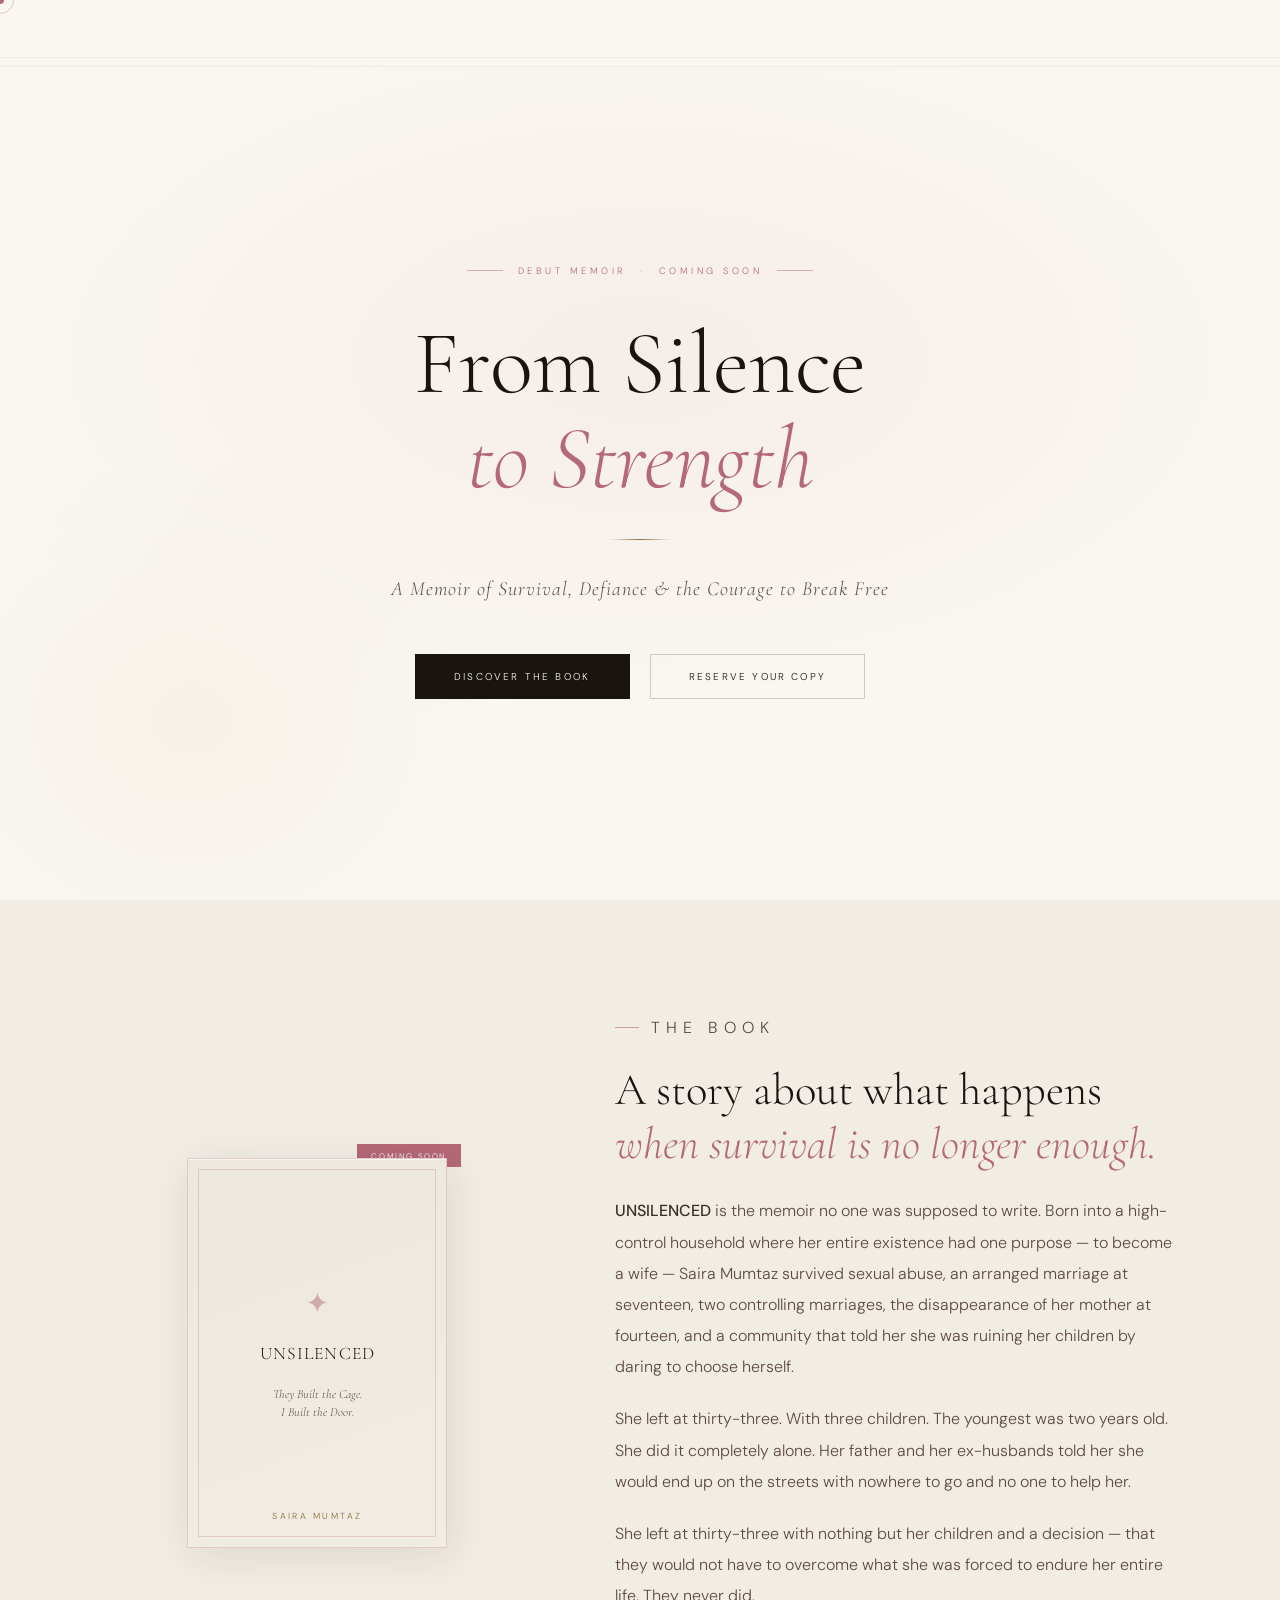
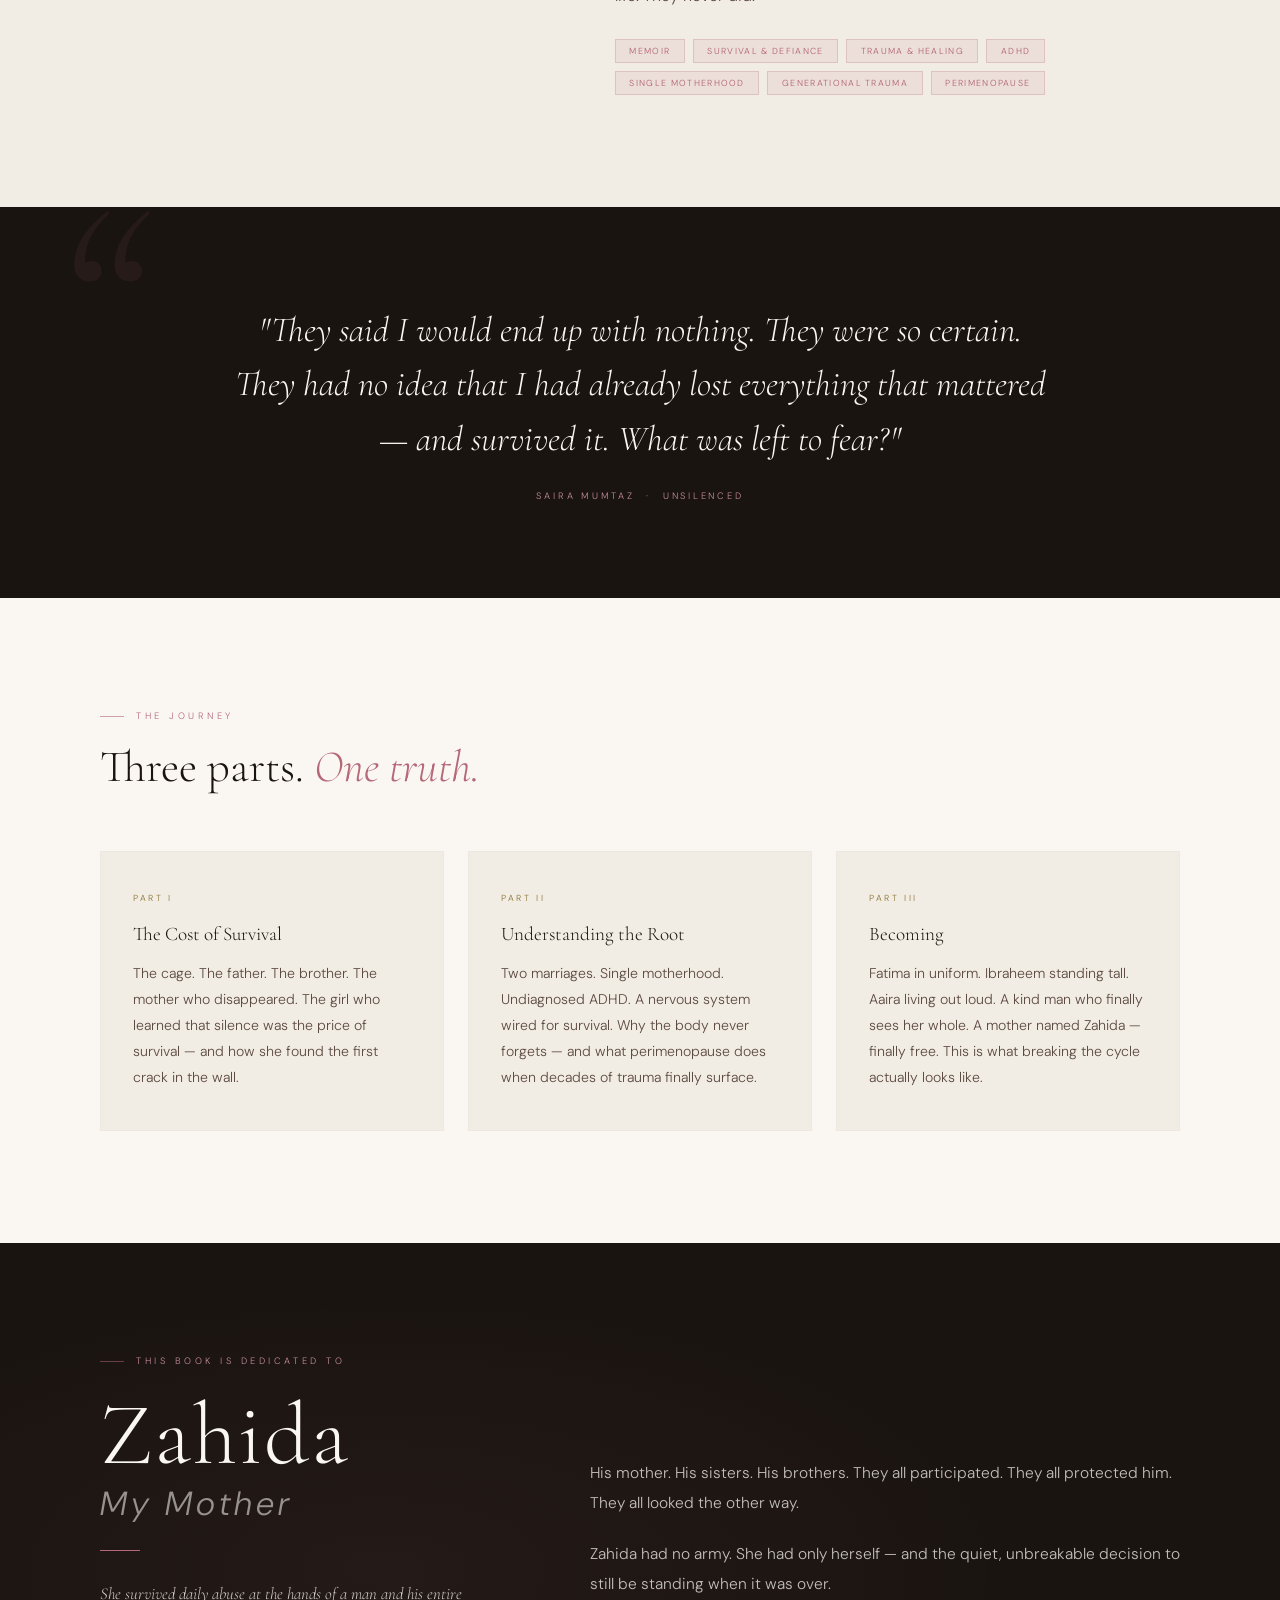
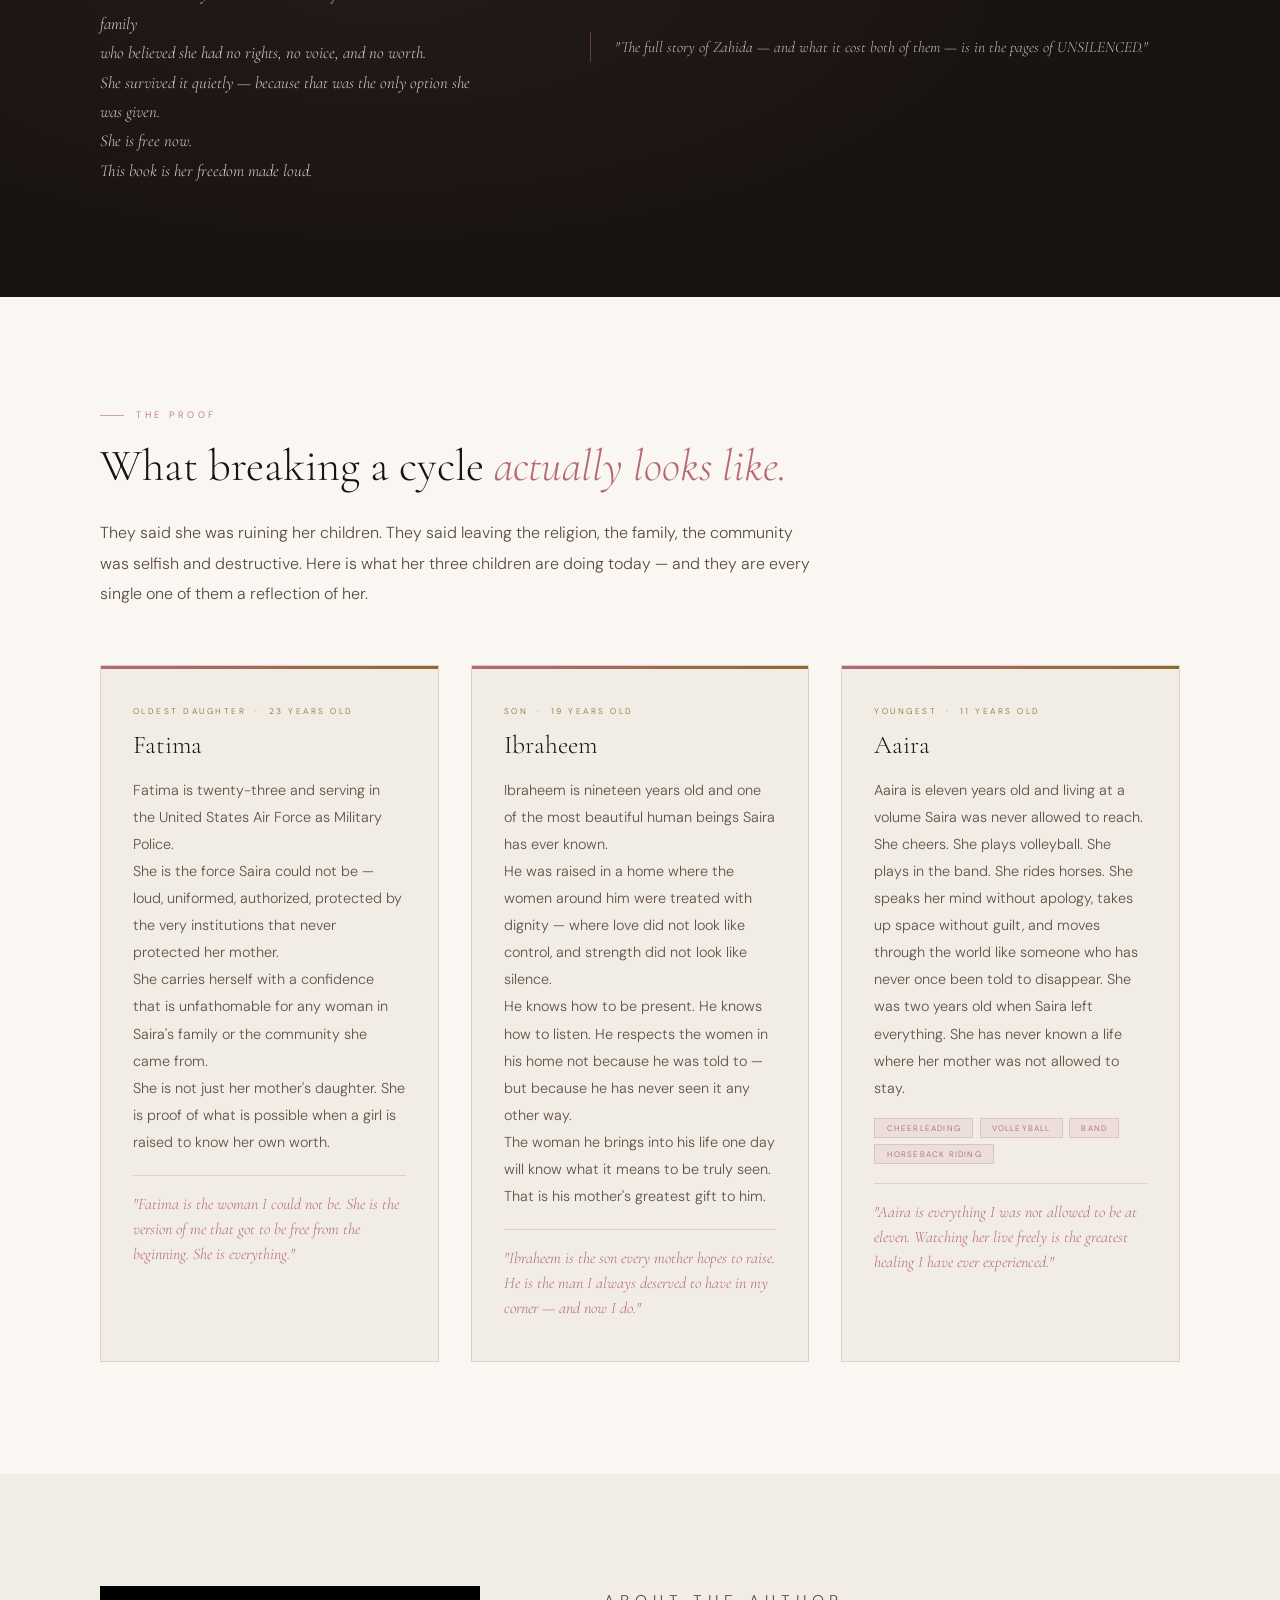
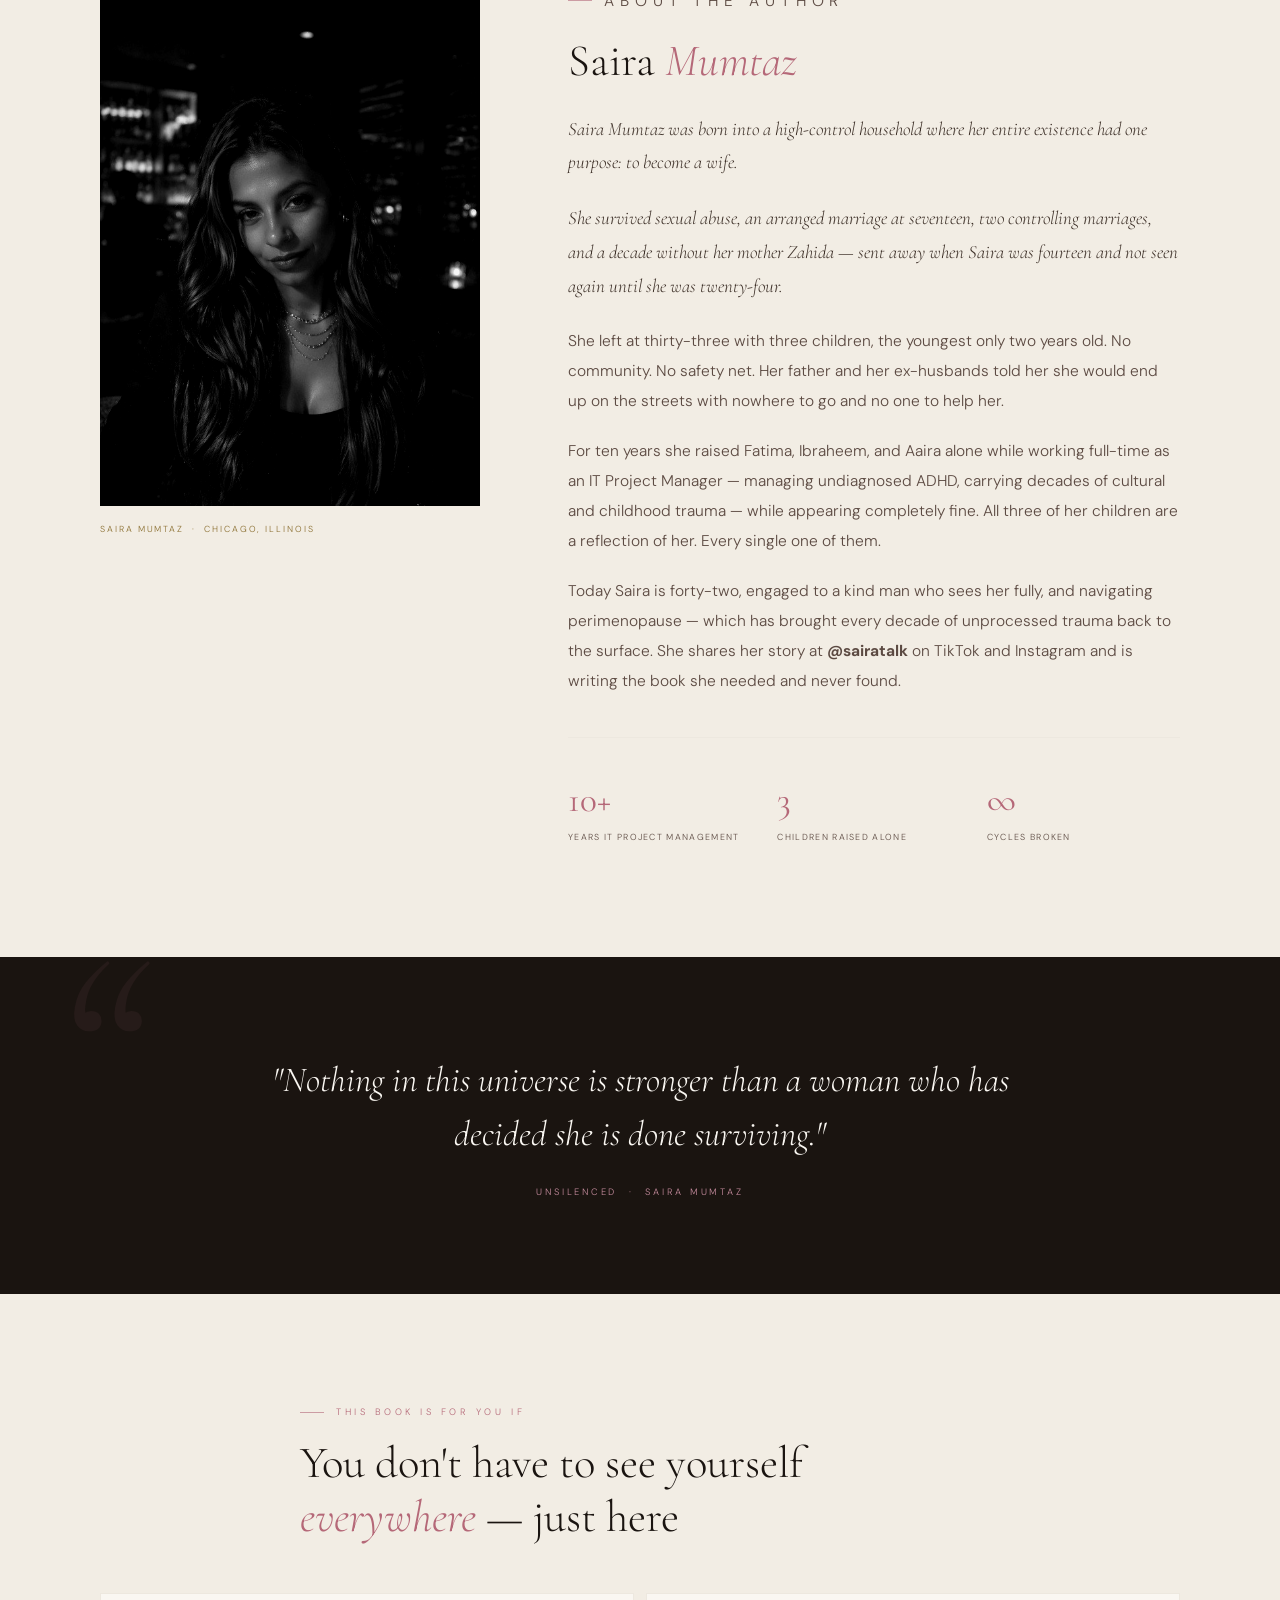
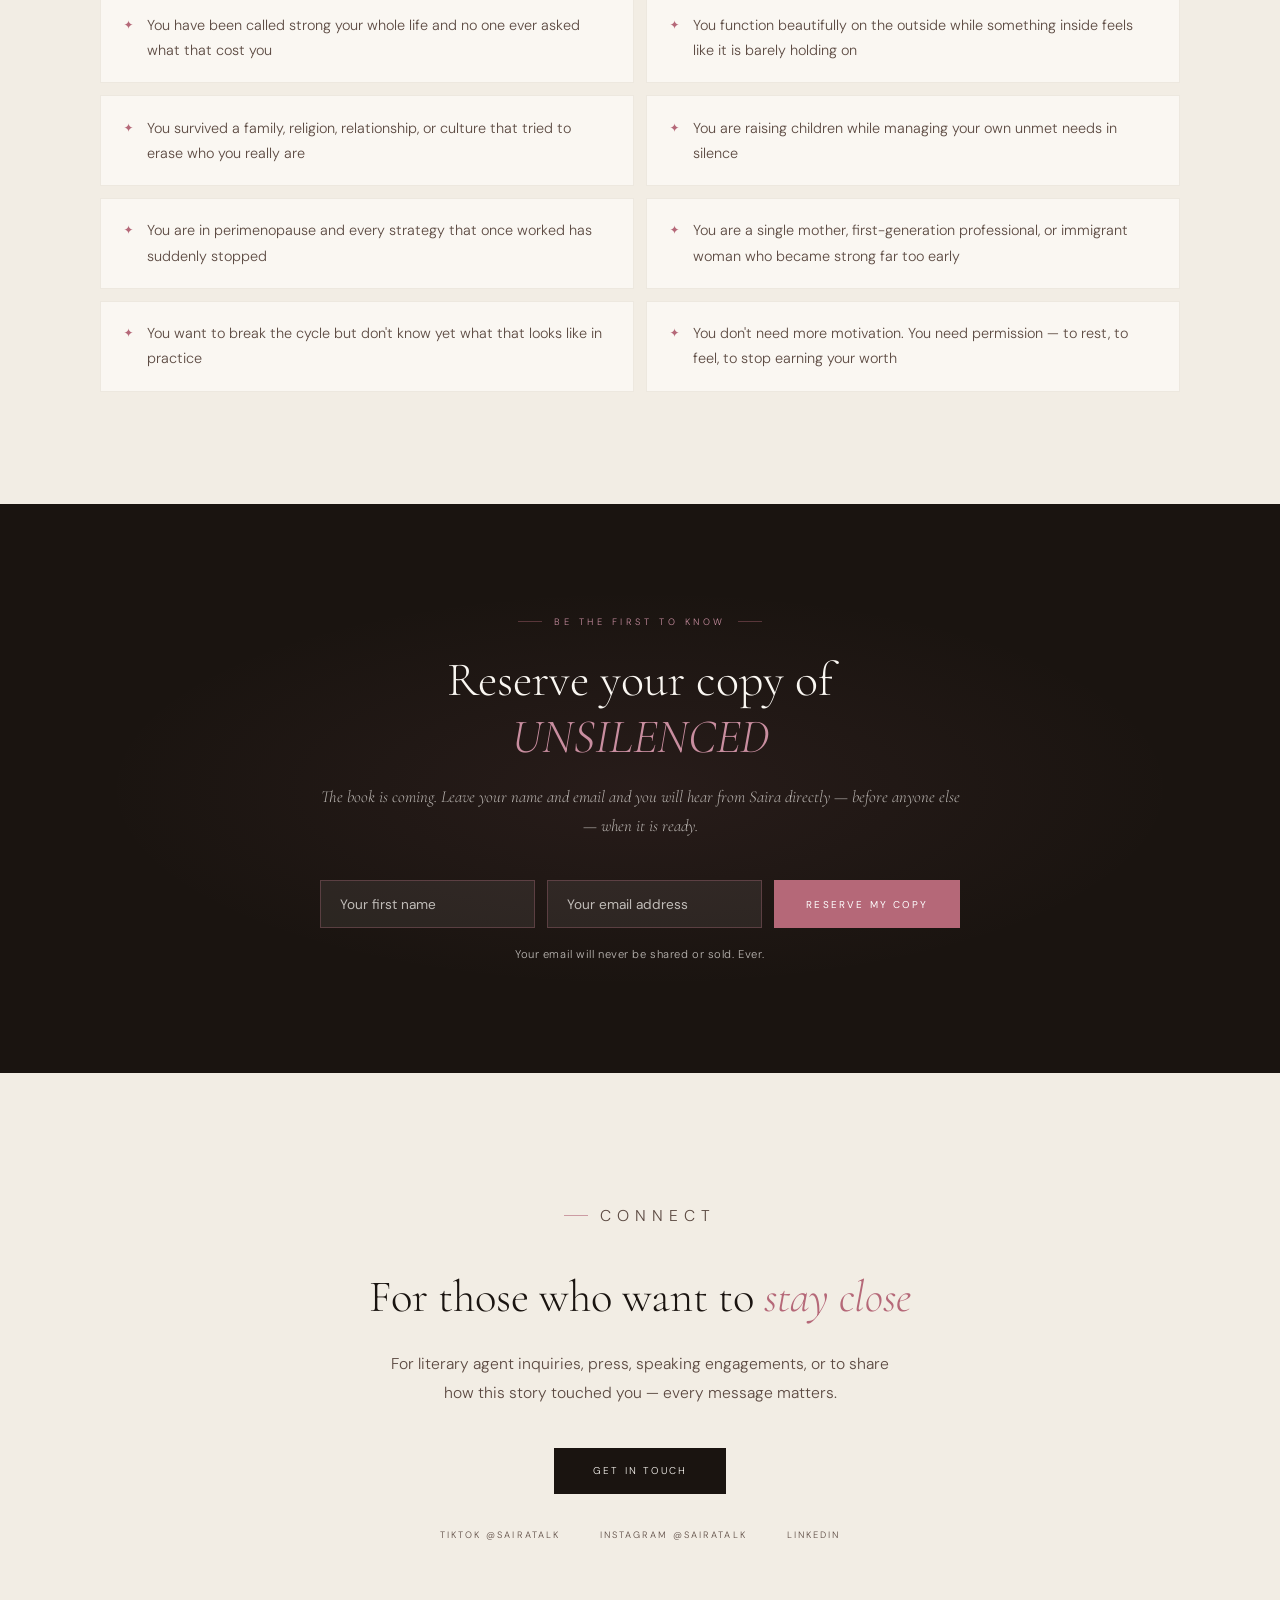
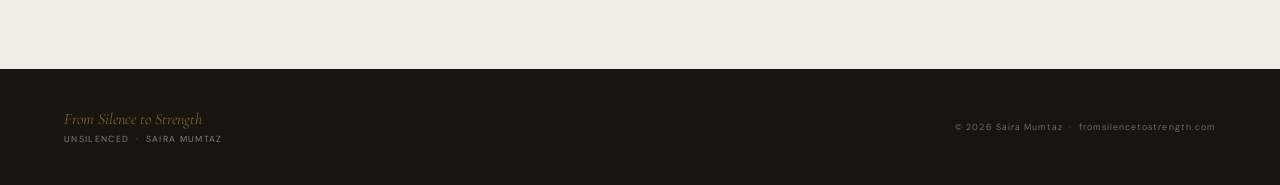
==== index.html @ 7e1732f4 "Restore original website language and content" ====
<!DOCTYPE html>
<html lang="en">
<head>
<meta charset="UTF-8"/>
<meta name="viewport" content="width=device-width, initial-scale=1.0"/>
<title>Saira Mumtaz — From Silence to Strength | Author of UNSILENCED</title>
<meta name="description" content="Saira Mumtaz is the author of UNSILENCED — They Built the Cage. I Built the Door. A memoir of survival, defiance, and the courage to break free."/>
<meta name="keywords" content="Saira Mumtaz, UNSILENCED, From Silence to Strength, memoir, survivor, trauma, arranged marriage, single mother, ADHD, perimenopause, generational trauma"/>
<meta name="author" content="Saira Mumtaz"/>
<meta name="robots" content="index, follow"/>
<meta property="og:title" content="Saira Mumtaz — Author of UNSILENCED"/>
<meta property="og:description" content="They Built the Cage. I Built the Door. A memoir of survival, defiance, and the courage to break free."/>
<meta property="og:type" content="website"/>
<meta property="og:url" content="https://fromsilencetostrength.com"/>
<meta property="og:image" content="https://fromsilencetostrength.com/og-image.jpg"/>
<meta property="og:image:width" content="1200"/>
<meta property="og:image:height" content="630"/>
<meta property="og:image:alt" content="UNSILENCED — They Built the Cage. I Built the Door. By Saira Mumtaz"/>
<meta name="twitter:image" content="https://fromsilencetostrength.com/og-image.jpg"/>
<meta name="twitter:card" content="summary_large_image"/>
<meta name="twitter:title" content="Saira Mumtaz — Author of UNSILENCED"/>
<meta name="twitter:description" content="They Built the Cage. I Built the Door. A memoir of survival, defiance, and the courage to break free."/>
<link rel="canonical" href="https://fromsilencetostrength.com"/>
<link rel="preconnect" href="https://fonts.googleapis.com"/>
<link href="https://fonts.googleapis.com/css2?family=Cormorant+Garamond:ital,wght@0,300;0,400;0,500;1,300;1,400;1,500&family=DM+Sans:wght@300;400;500&display=swap" rel="stylesheet"/>
<style>
:root{--ivory:#faf7f2;--ivory-deep:#f2ede4;--ivory-card:#ede8df;--dusty:#b56878;--dusty-light:#c98ea0;--dusty-pale:rgba(181,104,120,.1);--dusty-border:rgba(181,104,120,.25);--gold:#8a6e2f;--ink:#1a1410;--ink-mid:#3d3028;--muted:#5c4a42;--serif:"Cormorant Garamond",Georgia,serif;--sans:"DM Sans",system-ui,sans-serif}
*{box-sizing:border-box;margin:0;padding:0}
html{scroll-behavior:smooth}
body{background:var(--ivory);color:var(--ink);font-family:var(--sans);font-weight:300;overflow-x:hidden;cursor:none}
.skip-nav{position:absolute;top:-40px;left:0;background:var(--ink);color:var(--ivory);padding:.5rem 1rem;z-index:9999;font-size:.9rem;transition:top .3s;text-decoration:none}
.skip-nav:focus{top:0}
#cur{position:fixed;width:8px;height:8px;background:var(--dusty);border-radius:50%;pointer-events:none;z-index:9999;transform:translate(-50%,-50%)}
#cur-ring{position:fixed;width:28px;height:28px;border:1px solid rgba(196,120,138,.4);border-radius:50%;pointer-events:none;z-index:9998;transform:translate(-50%,-50%);transition:width .3s,height .3s,border-color .3s}
nav{position:fixed;top:0;left:0;right:0;z-index:100;padding:1.4rem 4rem;display:flex;justify-content:space-between;align-items:center;background:rgba(250,247,242,.92);backdrop-filter:blur(12px);border-bottom:1px solid rgba(196,120,138,.1)}
.nav-name{font-family:var(--serif);font-size:1rem;font-style:italic;color:var(--gold);text-decoration:none;letter-spacing:.03em}
.nav-links{display:flex;gap:2.5rem;list-style:none}
.nav-links a{font-size:.62rem;letter-spacing:.25em;text-transform:uppercase;color:var(--muted);text-decoration:none;transition:color .3s}
.nav-links a:hover,.nav-links a:focus{color:var(--dusty);outline:2px solid var(--dusty);outline-offset:3px}
.hero{min-height:100vh;display:flex;flex-direction:column;align-items:center;justify-content:center;text-align:center;position:relative;overflow:hidden;padding:9rem 2rem 5rem}
.hero-bg{position:absolute;inset:0;background:radial-gradient(ellipse 80% 60% at 50% 40%,rgba(196,120,138,.08) 0%,transparent 70%),radial-gradient(ellipse 40% 50% at 15% 80%,rgba(184,146,74,.06) 0%,transparent 60%)}
.hero-inner{position:relative;z-index:2;max-width:820px}
.hero-pre{display:flex;align-items:center;justify-content:center;gap:.9rem;margin-bottom:2.5rem;opacity:0;animation:fadeUp .9s .3s forwards}
.hero-pre-line{width:36px;height:1px;background:var(--dusty);opacity:.5}
.hero-pre span{font-size:.58rem;letter-spacing:.38em;text-transform:uppercase;color:var(--dusty)}
.hero-h1{font-family:var(--serif);font-size:clamp(3.2rem,7vw,6.5rem);font-weight:300;line-height:1.06;color:var(--ink);opacity:0;animation:fadeUp .9s .5s forwards}
.hero-h1 em{font-style:italic;color:var(--dusty);display:block}
.hero-rule{width:60px;height:1px;background:linear-gradient(to right,transparent,var(--gold),transparent);margin:2rem auto;opacity:0;animation:fadeIn 1s .9s forwards}
.hero-sub{font-family:var(--serif);font-style:italic;font-size:clamp(1rem,1.8vw,1.25rem);color:var(--muted);letter-spacing:.05em;line-height:1.7;opacity:0;animation:fadeUp .9s .8s forwards;margin-bottom:3rem}
.hero-btns{display:flex;gap:1.25rem;justify-content:center;flex-wrap:wrap;opacity:0;animation:fadeUp .9s 1s forwards;position:relative;z-index:3}
.btn-primary{font-size:.62rem;letter-spacing:.22em;text-transform:uppercase;text-decoration:none;padding:.95rem 2.4rem;background:var(--ink);color:var(--ivory);border:1px solid var(--ink);transition:background .3s,transform .2s;display:inline-block;cursor:pointer;font-family:var(--sans)}
.btn-primary:hover,.btn-primary:focus{background:var(--ink-mid);transform:translateY(-2px);outline:2px solid var(--dusty);outline-offset:3px}
.btn-soft{font-size:.62rem;letter-spacing:.22em;text-transform:uppercase;text-decoration:none;padding:.95rem 2.4rem;background:transparent;color:var(--ink);border:1px solid rgba(26,20,16,.2);transition:border-color .3s,background .3s,transform .2s;display:inline-block}
.btn-soft:hover,.btn-soft:focus{border-color:#b06070;background:var(--dusty-pale);transform:translateY(-2px);outline:2px solid var(--dusty);outline-offset:3px}


section{padding:7rem 4rem}
.container{max-width:1080px;margin:0 auto}
.narrow{max-width:680px;margin:0 auto}
.s-eyebrow{font-size:.58rem;letter-spacing:.38em;text-transform:uppercase;color:var(--dusty);margin-bottom:1.2rem;display:flex;align-items:center;gap:.75rem}
.s-eyebrow::before{content:"";width:24px;height:1px;background:var(--dusty);opacity:.6}
.s-title{font-family:var(--serif);font-size:clamp(1.9rem,3.5vw,2.9rem);font-weight:300;color:var(--ink);line-height:1.2;margin-bottom:1.5rem}
.s-title em{font-style:italic;color:var(--dusty)}
.reveal{opacity:0;transform:translateY(24px);transition:opacity .85s ease,transform .85s ease}
.reveal.visible{opacity:1;transform:none}
.d1{transition-delay:.12s}.d2{transition-delay:.24s}.d3{transition-delay:.36s}.d4{transition-delay:.5s}
.book-section{background:var(--ivory-deep)}
.book-inner{display:grid;grid-template-columns:1fr 1.3fr;gap:5rem;align-items:center}
.book-visual{display:flex;justify-content:center}
.book-object{width:260px;height:390px;position:relative;animation:bookFloat 7s ease-in-out infinite}
.book-face{width:100%;height:100%;background:linear-gradient(160deg,var(--ivory-card) 0%,var(--ivory-deep) 100%);border:1px solid var(--dusty-border);display:flex;flex-direction:column;align-items:center;justify-content:center;padding:2rem;gap:1.2rem;box-shadow:4px 8px 40px rgba(26,20,16,.1),inset 0 1px 0 rgba(255,255,255,.6);position:relative}
.book-face::before{content:"";position:absolute;inset:10px;border:1px solid var(--dusty-border);pointer-events:none}
.book-gem{font-size:1.8rem;color:var(--dusty);opacity:.5}
.book-title-inner{font-family:var(--serif);font-size:1.1rem;color:var(--ink);text-align:center;letter-spacing:.06em;line-height:1.35}
.book-sub-inner{font-family:var(--serif);font-style:italic;font-size:.78rem;color:var(--muted);text-align:center;line-height:1.5}
.book-author-inner{font-family:var(--sans);font-size:.55rem;letter-spacing:.28em;text-transform:uppercase;color:var(--gold);position:absolute;bottom:1.6rem}
.book-badge{position:absolute;top:-14px;right:-14px;background:var(--dusty);color:white;font-size:.5rem;letter-spacing:.2em;text-transform:uppercase;padding:.4rem .9rem}
.book-content p{font-size:1rem;color:var(--muted);line-height:1.95;margin-bottom:1.3rem}
.book-content p strong{color:var(--ink-mid);font-weight:500}
.book-tags{display:flex;flex-wrap:wrap;gap:.5rem;margin-top:1.75rem}
.tag{font-size:.55rem;letter-spacing:.15em;text-transform:uppercase;padding:.3rem .85rem;border:1px solid var(--dusty-border);color:#b06070;background:var(--dusty-pale)}
.quote-band{background:var(--ink);padding:6rem 4rem;text-align:center;position:relative;overflow:hidden}
.qb-ornament{position:absolute;top:-3rem;left:3rem;font-family:var(--serif);font-size:18rem;color:rgba(196,120,138,.07);line-height:1;pointer-events:none;font-style:italic}
.q-text{font-family:var(--serif);font-style:italic;font-size:clamp(1.4rem,2.8vw,2.2rem);color:var(--ivory);line-height:1.55;max-width:820px;margin:0 auto 1.5rem;position:relative;z-index:1}
.q-attr{font-size:.58rem;letter-spacing:.3em;text-transform:uppercase;color:var(--dusty-light);position:relative;z-index:1}
.themes-section{background:var(--ivory)}
.themes-grid{display:grid;grid-template-columns:repeat(3,1fr);gap:1.5rem;margin-top:3.5rem}
.theme-card{background:var(--ivory-deep);border:1px solid var(--ivory-card);padding:2.5rem 2rem;transition:border-color .3s,box-shadow .3s}
.theme-card:hover{border-color:var(--dusty-border);box-shadow:0 8px 32px rgba(196,120,138,.1)}
.t-num{font-size:.55rem;letter-spacing:.3em;text-transform:uppercase;color:var(--gold);margin-bottom:1.1rem;display:block}
.t-title{font-family:var(--serif);font-size:1.2rem;color:var(--ink);margin-bottom:.85rem;line-height:1.3}
.t-desc{font-size:.88rem;color:var(--muted);line-height:1.85}
.foryou-section{background:var(--ivory-deep)}
.fy-grid{display:grid;grid-template-columns:1fr 1fr;gap:.75rem;margin-top:3rem;list-style:none}
.fy-item{display:flex;align-items:flex-start;gap:.85rem;padding:1.2rem 1.4rem;background:var(--ivory);border:1px solid var(--ivory-card);transition:border-color .3s,background .3s}
.fy-item:hover{border-color:var(--dusty-border);background:var(--dusty-pale)}
.fy-dot{color:var(--dusty);font-size:.75rem;margin-top:.25rem;flex-shrink:0}
.fy-txt{font-size:.9rem;color:var(--muted);line-height:1.75}
.zahida-section{background:var(--ink);padding:7rem 4rem;position:relative;overflow:hidden}
.zahida-section::before{content:"";position:absolute;inset:0;background:radial-gradient(ellipse 70% 60% at 30% 50%,rgba(196,120,138,.06) 0%,transparent 70%)}
.zahida-inner{max-width:1080px;margin:0 auto;display:grid;grid-template-columns:1fr 1.5fr;gap:6rem;align-items:center;position:relative;z-index:1}
.zahida-label{font-size:.58rem;letter-spacing:.38em;text-transform:uppercase;color:var(--dusty-light);margin-bottom:1.5rem;display:flex;align-items:center;gap:.75rem}
.zahida-label::before{content:"";width:24px;height:1px;background:var(--dusty);opacity:.5}
.zahida-name{font-family:var(--serif);font-size:clamp(3.5rem,7vw,5.5rem);font-weight:300;color:var(--ivory);line-height:1;letter-spacing:.02em;margin-bottom:.5rem}
.zahida-name em{display:block;font-style:italic;color:rgba(250,247,242,.55);font-size:.38em;letter-spacing:.12em;margin-top:.5rem;font-family:var(--sans);font-weight:300}
.zahida-rule{width:40px;height:1px;background:var(--dusty);opacity:.4;margin:1.8rem 0}
.zahida-dedication{font-family:var(--serif);font-style:italic;font-size:1.05rem;color:rgba(250,247,242,.82);line-height:1.75}
.zahida-content p{font-size:.97rem;color:rgba(250,247,242,.75);line-height:1.95;margin-bottom:1.3rem}
.zahida-content p strong{color:rgba(250,247,242,.85);font-weight:400}
.zahida-quote{font-family:var(--serif);font-style:italic;font-size:1.25rem;color:var(--dusty-light);line-height:1.65;margin-top:2rem;padding-left:1.5rem;border-left:1px solid rgba(196,120,138,.4)}
.kids-section{background:var(--ivory)}
.kids-grid{display:grid;grid-template-columns:repeat(3,1fr);gap:2rem;margin-top:3.5rem}
.kid-card{background:var(--ivory-deep);border:1px solid var(--dusty-border);padding:2.5rem 2rem;position:relative;overflow:hidden}
.kid-card::before{content:"";position:absolute;top:0;left:0;right:0;height:3px;background:linear-gradient(to right,var(--dusty),var(--gold))}
.kid-age{font-size:.52rem;letter-spacing:.3em;text-transform:uppercase;color:var(--gold);margin-bottom:.8rem;display:block}
.kid-name{font-family:var(--serif);font-size:1.6rem;color:var(--ink);margin-bottom:1rem;line-height:1.2}
.kid-desc{font-size:.9rem;color:#63514a;line-height:1.88}
.kid-proof{font-family:var(--serif);font-style:italic;font-size:1rem;color:var(--dusty);margin-top:1.2rem;line-height:1.55;border-top:1px solid var(--dusty-border);padding-top:1rem}
.kid-activities{display:flex;flex-wrap:wrap;gap:.4rem;margin-top:1rem}
.kid-activity{font-size:.5rem;letter-spacing:.15em;text-transform:uppercase;padding:.25rem .7rem;border:1px solid var(--dusty-border);color:#b06070;background:var(--dusty-pale)}
.about-section{background:var(--ivory-deep)}
.about-inner{display:grid;grid-template-columns:380px 1fr;gap:5.5rem;align-items:start}
.about-photo-wrap{position:relative}
.about-photo{width:100%;height:520px;object-fit:cover;object-position:center top;display:block;filter:grayscale(100%) contrast(1.08) brightness(.96)}
.photo-frame-line{position:absolute;bottom:-18px;right:-18px;width:65%;height:65%;border:1px solid var(--dusty-border);z-index:-1}
.photo-caption{margin-top:1.1rem;font-size:.55rem;letter-spacing:.22em;text-transform:uppercase;color:var(--gold)}
.about-content .lead{font-family:var(--serif);font-style:italic;font-size:1.18rem;color:var(--ink-mid);line-height:1.78;margin-bottom:1.4rem}
.about-content p{font-size:.97rem;color:var(--muted);line-height:1.95;margin-bottom:1.2rem}
.about-stats{display:grid;grid-template-columns:repeat(3,1fr);gap:1rem;margin-top:2.5rem;padding-top:2.5rem;border-top:1px solid var(--ivory-card)}
.stat-n{font-family:var(--serif);font-size:2.2rem;color:var(--dusty);display:block;margin-bottom:.2rem;font-weight:400}
.stat-l{font-size:.55rem;letter-spacing:.15em;text-transform:uppercase;color:var(--muted);line-height:1.55}
.preorder-section{background:var(--ink);padding:7rem 4rem;text-align:center;position:relative;overflow:hidden}
.preorder-section::before{content:"";position:absolute;inset:0;background:radial-gradient(ellipse 60% 50% at 50% 50%,rgba(196,120,138,.08) 0%,transparent 70%)}
.preorder-inner{position:relative;z-index:1;max-width:640px;margin:0 auto}
.preorder-eyebrow{font-size:.58rem;letter-spacing:.38em;text-transform:uppercase;color:var(--dusty-light);margin-bottom:1.5rem;display:flex;align-items:center;justify-content:center;gap:.75rem}
.preorder-eyebrow::before,.preorder-eyebrow::after{content:"";width:24px;height:1px;background:var(--dusty);opacity:.4}
.preorder-title{font-family:var(--serif);font-size:clamp(2rem,4vw,3rem);font-weight:300;color:var(--ivory);line-height:1.2;margin-bottom:1rem}
.preorder-title em{font-style:italic;color:var(--dusty-light)}
.preorder-sub{font-family:var(--serif);font-style:italic;font-size:1.05rem;color:rgba(250,247,242,.7);line-height:1.7;margin-bottom:2.5rem}
.preorder-form{display:flex;gap:.75rem;flex-wrap:wrap;justify-content:center}
.preorder-form input{font-family:var(--sans);font-size:.85rem;padding:.9rem 1.2rem;background:rgba(250,247,242,.07);border:1px solid rgba(196,120,138,.3);color:var(--ivory);outline:none;transition:border-color .3s;flex:1;min-width:190px}
.preorder-form input::placeholder{color:rgba(250,247,242,.72)}
.preorder-form input:focus{border-color:var(--dusty);outline:2px solid var(--dusty);outline-offset:2px}
.preorder-form button{font-family:var(--sans);font-size:.62rem;letter-spacing:.22em;text-transform:uppercase;padding:.9rem 2rem;background:var(--dusty);color:white;border:none;cursor:pointer;transition:background .3s,transform .2s;white-space:nowrap}
.preorder-form button:hover,.preorder-form button:focus{background:var(--dusty-light);transform:translateY(-2px);outline:2px solid var(--dusty-light);outline-offset:3px}
.preorder-note{font-size:.7rem;color:rgba(250,247,242,.72);margin-top:1.2rem;letter-spacing:.05em}
.preorder-success{display:none;font-family:var(--serif);font-style:italic;font-size:1.15rem;color:var(--dusty-light);margin-top:2rem;line-height:1.7;padding:1.5rem;border:1px solid rgba(196,120,138,.3)}
.contact-section{background:var(--ivory-deep);text-align:center;padding:8rem 4rem}
.contact-section p{font-size:.98rem;color:var(--muted);max-width:520px;margin:0 auto 2.5rem;line-height:1.9}
.social-row{display:flex;justify-content:center;gap:2.5rem;margin-top:2.2rem;flex-wrap:wrap}
.social-row a{font-size:.58rem;letter-spacing:.22em;text-transform:uppercase;color:var(--muted);text-decoration:none;transition:color .3s}
.social-row a:hover,.social-row a:focus{color:var(--dusty);outline:2px solid var(--dusty);outline-offset:3px}
footer{background:var(--ink);padding:2.5rem 4rem;display:flex;justify-content:space-between;align-items:center;flex-wrap:wrap;gap:1rem}
.foot-left .foot-brand{font-family:var(--serif);font-style:italic;font-size:1rem;color:var(--gold)}
.foot-left .foot-sub{font-size:.55rem;letter-spacing:.15em;text-transform:uppercase;color:rgba(250,247,242,.55);margin-top:.25rem}
.foot-right{display:flex;flex-direction:column;align-items:flex-end;gap:.5rem}
.foot-social{display:flex;gap:1.5rem}
.foot-social a{font-size:.55rem;letter-spacing:.15em;text-transform:uppercase;color:rgba(250,247,242,.82);text-decoration:none;transition:color .3s}
.foot-social a:hover{color:var(--dusty-light)}
.foot-copy{font-size:.55rem;letter-spacing:.12em;color:rgba(250,247,242,.45)}
@keyframes fadeUp{from{opacity:0;transform:translateY(20px)}to{opacity:1;transform:none}}
@keyframes fadeIn{from{opacity:0}to{opacity:1}}
@keyframes bookFloat{0%,100%{transform:translateY(0) rotate(-.4deg)}50%{transform:translateY(-12px) rotate(-.4deg)}}

a:focus,button:focus{outline:2px solid var(--dusty);outline-offset:3px}
@media(prefers-reduced-motion:reduce){*{animation:none!important;transition:none!important}html{scroll-behavior:auto}}
@media(max-width:960px){nav{padding:1.2rem 2rem}.nav-links{gap:1.5rem}.book-inner,.about-inner,.zahida-inner{grid-template-columns:1fr;gap:3rem}.themes-grid,.fy-grid,.kids-grid{grid-template-columns:1fr}section,.preorder-section,.zahida-section{padding:5rem 2rem}footer{flex-direction:column;text-align:center;padding:2rem}.foot-right{align-items:center}}
@media(max-width:560px){.nav-links{display:none}.hero-h1{font-size:2.6rem}.about-stats{grid-template-columns:1fr 1fr}.preorder-form{flex-direction:column}.preorder-form input,.preorder-form button{width:100%}}
</style>
</head>
<body>
<a class="skip-nav" href="#main-content">Skip to main content</a>
<div id="cur" aria-hidden="true"></div>
<div id="cur-ring" aria-hidden="true"></div>

<nav role="navigation" aria-label="Main navigation">
  <a href="#" class="nav-name" aria-label="Saira Mumtaz — Home">Saira Mumtaz</a>
  <ul class="nav-links">
    <li><a href="#book">The Book</a></li>
    <li><a href="#about">About</a></li>
    <li><a href="#reserve">Reserve a Copy</a></li>
    <li><a href="#foryou">Is This For You</a></li>
    <li><a href="#contact">Connect</a></li>
  </ul>
</nav>

<main id="main-content">

<!-- HERO -->
<section class="hero" id="home" aria-labelledby="hero-heading">
  <div class="hero-bg" aria-hidden="true"></div>
  <div class="hero-inner">
    <div class="hero-pre" aria-hidden="true">
      <div class="hero-pre-line"></div>
      <span>Debut Memoir &nbsp;&middot;&nbsp; Coming Soon</span>
      <div class="hero-pre-line"></div>
    </div>
    <h1 class="hero-h1" id="hero-heading">From Silence<em>to Strength</em></h1>
    <div class="hero-rule" aria-hidden="true"></div>
    <p class="hero-sub">A Memoir of Survival, Defiance &amp; the Courage to Break Free</p>
    <div class="hero-btns">
      <a href="#book" class="btn-primary">Discover the Book</a>
      <a href="#reserve" class="btn-soft">Reserve Your Copy</a>
    </div>
  </div>
  
</section>

<!-- BOOK -->
<section class="book-section" id="book" aria-labelledby="book-heading">
  <div class="container">
    <div class="book-inner">
      <div class="book-visual reveal" role="img" aria-label="Book cover of UNSILENCED by Saira Mumtaz">
        <div class="book-object">
          <div class="book-badge">Coming Soon</div>
          <div class="book-face">
            <div class="book-gem" aria-hidden="true">&#10022;</div>
            <div class="book-title-inner">UNSILENCED</div>
            <div class="book-sub-inner">They Built the Cage.<br/>I Built the Door.</div>
            <div class="book-author-inner">Saira Mumtaz</div>
          </div>
        </div>
      </div>
      <div class="book-content">
        <p class="s-eyebrow reveal">The Book</p>
        <h2 class="s-title reveal d1" id="book-heading">A story about what happens <em>when survival is no longer enough.</em></h2>
        <p class="reveal d2"><strong>UNSILENCED</strong> is the memoir no one was supposed to write. Born into a high-control household where her entire existence had one purpose — to become a wife — Saira Mumtaz survived sexual abuse, an arranged marriage at seventeen, two controlling marriages, the disappearance of her mother at fourteen, and a community that told her she was ruining her children by daring to choose herself.</p>
        <p class="reveal d2">She left at thirty-three. With three children. The youngest was two years old. She did it completely alone. Her father and her ex-husbands told her she would end up on the streets with nowhere to go and no one to help her.</p>
        <p class="reveal d3">She left at thirty-three with nothing but her children and a decision — that they would not have to overcome what she was forced to endure her entire life. They never did.</p>
        <div class="book-tags reveal d4">
          <span class="tag">Memoir</span>
          <span class="tag">Survival &amp; Defiance</span>
          <span class="tag">Trauma &amp; Healing</span>
          <span class="tag">ADHD</span>
          <span class="tag">Single Motherhood</span>
          <span class="tag">Generational Trauma</span>
          <span class="tag">Perimenopause</span>
        </div>
      </div>
    </div>
  </div>
</section>

<!-- QUOTE 1 -->
<div class="quote-band" role="blockquote" aria-label="Quote from Saira Mumtaz">
  <div class="qb-ornament" aria-hidden="true">&ldquo;</div>
  <p class="q-text reveal">"They said I would end up with nothing. They were so certain. They had no idea that I had already lost everything that mattered — and survived it. What was left to fear?"</p>
  <p class="q-attr reveal d1">Saira Mumtaz &nbsp;&middot;&nbsp; UNSILENCED</p>
</div>

<!-- THEMES -->
<section class="themes-section" aria-labelledby="themes-heading">
  <div class="container">
    <p class="s-eyebrow reveal">The Journey</p>
    <h2 class="s-title reveal d1" id="themes-heading">Three parts. <em>One truth.</em></h2>
    <div class="themes-grid" role="list">
      <div class="theme-card reveal" role="listitem">
        <span class="t-num">Part I</span>
        <div class="t-title">The Cost of Survival</div>
        <p class="t-desc">The cage. The father. The brother. The mother who disappeared. The girl who learned that silence was the price of survival — and how she found the first crack in the wall.</p>
      </div>
      <div class="theme-card reveal d1" role="listitem">
        <span class="t-num">Part II</span>
        <div class="t-title">Understanding the Root</div>
        <p class="t-desc">Two marriages. Single motherhood. Undiagnosed ADHD. A nervous system wired for survival. Why the body never forgets — and what perimenopause does when decades of trauma finally surface.</p>
      </div>
      <div class="theme-card reveal d2" role="listitem">
        <span class="t-num">Part III</span>
        <div class="t-title">Becoming</div>
        <p class="t-desc">Fatima in uniform. Ibraheem standing tall. Aaira living out loud. A kind man who finally sees her whole. A mother named Zahida — finally free. This is what breaking the cycle actually looks like.</p>
      </div>
    </div>
  </div>
</section>

<!-- ZAHIDA -->
<div class="zahida-section" id="zahida" aria-labelledby="zahida-heading">
  <div class="zahida-inner">
    <div>
      <p class="zahida-label reveal">This Book Is Dedicated To</p>
      <h2 class="zahida-name reveal d1" id="zahida-heading">Zahida<em>My Mother</em></h2>
      <div class="zahida-rule reveal d2" aria-hidden="true"></div>
      <p class="zahida-dedication reveal d3">She survived daily abuse at the hands of a man and his entire family<br/>who believed she had no rights, no voice, and no worth.<br/>She survived it quietly — because that was the only option she was given.<br/>She is free now.<br/>This book is her freedom made loud.</p>
    </div>
    <div class="zahida-content">
      <p class="reveal">His mother. His sisters. His brothers. They all participated. They all protected him. They all looked the other way.</p>
      <p class="reveal d1">Zahida had no army. She had only herself — and the quiet, unbreakable decision to still be standing when it was over.</p>
      <p class="zahida-quote reveal d2">"The full story of Zahida — and what it cost both of them — is in the pages of UNSILENCED."</p>
    </div>
  </div>
</div>

<!-- KIDS -->
<section class="kids-section" id="kids" aria-labelledby="kids-heading">
  <div class="container">
    <p class="s-eyebrow reveal">The Proof</p>
    <h2 class="s-title reveal d1" id="kids-heading">What breaking a cycle <em>actually looks like.</em></h2>
    <p class="reveal d2" style="color:var(--muted);font-size:1rem;line-height:1.9;max-width:720px">They said she was ruining her children. They said leaving the religion, the family, the community was selfish and destructive. Here is what her three children are doing today — and they are every single one of them a reflection of her.</p>
    <div class="kids-grid">

      <div class="kid-card reveal">
        <span class="kid-age">Oldest Daughter &nbsp;&middot;&nbsp; 23 Years Old</span>
        <div class="kid-name">Fatima</div>
        <p class="kid-desc">Fatima is twenty-three and serving in the United States Air Force as Military Police.</p>
        <p class="kid-desc">She is the force Saira could not be — loud, uniformed, authorized, protected by the very institutions that never protected her mother.</p>
        <p class="kid-desc">She carries herself with a confidence that is unfathomable for any woman in Saira's family or the community she came from.</p>
        <p class="kid-desc">She is not just her mother's daughter. She is proof of what is possible when a girl is raised to know her own worth.</p>
        <p class="kid-proof">"Fatima is the woman I could not be. She is the version of me that got to be free from the beginning. She is everything."</p>
      </div>

      <div class="kid-card reveal d1">
        <span class="kid-age">Son &nbsp;&middot;&nbsp; 19 Years Old</span>
        <div class="kid-name">Ibraheem</div>
        <p class="kid-desc">Ibraheem is nineteen years old and one of the most beautiful human beings Saira has ever known.</p>
        <p class="kid-desc">He was raised in a home where the women around him were treated with dignity — where love did not look like control, and strength did not look like silence.</p>
        <p class="kid-desc">He knows how to be present. He knows how to listen. He respects the women in his home not because he was told to — but because he has never seen it any other way.</p>
        <p class="kid-desc">The woman he brings into his life one day will know what it means to be truly seen. That is his mother's greatest gift to him.</p>
        <p class="kid-proof">"Ibraheem is the son every mother hopes to raise. He is the man I always deserved to have in my corner — and now I do."</p>
      </div>

      <div class="kid-card reveal d2">
        <span class="kid-age">Youngest &nbsp;&middot;&nbsp; 11 Years Old</span>
        <div class="kid-name">Aaira</div>
        <p class="kid-desc">Aaira is eleven years old and living at a volume Saira was never allowed to reach. She cheers. She plays volleyball. She plays in the band. She rides horses. She speaks her mind without apology, takes up space without guilt, and moves through the world like someone who has never once been told to disappear. She was two years old when Saira left everything. She has never known a life where her mother was not allowed to stay.</p>
        <div class="kid-activities" aria-label="Aaira's activities">
          <span class="kid-activity">Cheerleading</span>
          <span class="kid-activity">Volleyball</span>
          <span class="kid-activity">Band</span>
          <span class="kid-activity">Horseback Riding</span>
        </div>
        <p class="kid-proof">"Aaira is everything I was not allowed to be at eleven. Watching her live freely is the greatest healing I have ever experienced."</p>
      </div>

    </div>
  </div>
</section>

<!-- ABOUT -->
<section class="about-section" id="about" aria-labelledby="about-heading">
  <div class="container">
    <div class="about-inner">
      <div class="about-photo-wrap reveal">
        <img class="about-photo" src="[data-uri]" alt="Saira Mumtaz, author of UNSILENCED — black and white portrait"/>
        <div class="photo-frame-line" aria-hidden="true"></div>
        <p class="photo-caption">Saira Mumtaz &nbsp;&middot;&nbsp; Chicago, Illinois</p>
      </div>
      <div class="about-content">
        <p class="s-eyebrow reveal">About the Author</p>
        <h2 class="s-title reveal d1" id="about-heading">Saira <em>Mumtaz</em></h2>
        <p class="lead reveal d2">Saira Mumtaz was born into a high-control household where her entire existence had one purpose: to become a wife.</p>
        <p class="lead reveal d2">She survived sexual abuse, an arranged marriage at seventeen, two controlling marriages, and a decade without her mother Zahida — sent away when Saira was fourteen and not seen again until she was twenty-four.</p>
        <p class="reveal d2">She left at thirty-three with three children, the youngest only two years old. No community. No safety net. Her father and her ex-husbands told her she would end up on the streets with nowhere to go and no one to help her.</p>
        <p class="reveal d3">For ten years she raised Fatima, Ibraheem, and Aaira alone while working full-time as an IT Project Manager — managing undiagnosed ADHD, carrying decades of cultural and childhood trauma — while appearing completely fine. All three of her children are a reflection of her. Every single one of them.</p>
        <p class="reveal d3">Today Saira is forty-two, engaged to a kind man who sees her fully, and navigating perimenopause — which has brought every decade of unprocessed trauma back to the surface. She shares her story at <strong>@sairatalk</strong> on TikTok and Instagram and is writing the book she needed and never found.</p>
        <div class="about-stats reveal d4">
          <div><span class="stat-n">10+</span><span class="stat-l">Years IT Project Management</span></div>
          <div><span class="stat-n">3</span><span class="stat-l">Children Raised Alone</span></div>
          <div><span class="stat-n">&#8734;</span><span class="stat-l">Cycles Broken</span></div>
        </div>
      </div>
    </div>
  </div>
</section>

<!-- QUOTE 2 -->
<div class="quote-band" role="blockquote" aria-label="Quote from UNSILENCED">
  <div class="qb-ornament" aria-hidden="true">&ldquo;</div>
  <p class="q-text reveal">"Nothing in this universe is stronger than a woman who has decided she is done surviving."</p>
  <p class="q-attr reveal d1">UNSILENCED &nbsp;&middot;&nbsp; Saira Mumtaz</p>
</div>

<!-- FOR YOU -->
<section class="foryou-section" id="foryou" aria-labelledby="foryou-heading">
  <div class="container">
    <div class="narrow">
      <p class="s-eyebrow reveal">This Book Is For You If</p>
      <h2 class="s-title reveal d1" id="foryou-heading">You don't have to see yourself <em>everywhere</em> &mdash; just here</h2>
    </div>
    <ul class="fy-grid">
      <li class="fy-item reveal"><span class="fy-dot" aria-hidden="true">&#10022;</span><span class="fy-txt">You have been called strong your whole life and no one ever asked what that cost you</span></li>
      <li class="fy-item reveal d1"><span class="fy-dot" aria-hidden="true">&#10022;</span><span class="fy-txt">You function beautifully on the outside while something inside feels like it is barely holding on</span></li>
      <li class="fy-item reveal"><span class="fy-dot" aria-hidden="true">&#10022;</span><span class="fy-txt">You survived a family, religion, relationship, or culture that tried to erase who you really are</span></li>
      <li class="fy-item reveal d1"><span class="fy-dot" aria-hidden="true">&#10022;</span><span class="fy-txt">You are raising children while managing your own unmet needs in silence</span></li>
      <li class="fy-item reveal"><span class="fy-dot" aria-hidden="true">&#10022;</span><span class="fy-txt">You are in perimenopause and every strategy that once worked has suddenly stopped</span></li>
      <li class="fy-item reveal d1"><span class="fy-dot" aria-hidden="true">&#10022;</span><span class="fy-txt">You are a single mother, first-generation professional, or immigrant woman who became strong far too early</span></li>
      <li class="fy-item reveal"><span class="fy-dot" aria-hidden="true">&#10022;</span><span class="fy-txt">You want to break the cycle but don't know yet what that looks like in practice</span></li>
      <li class="fy-item reveal d1"><span class="fy-dot" aria-hidden="true">&#10022;</span><span class="fy-txt">You don't need more motivation. You need permission — to rest, to feel, to stop earning your worth</span></li>
    </ul>
  </div>
</section>

<!-- RESERVE -->
<section class="preorder-section" id="reserve" aria-labelledby="reserve-heading">
  <div class="preorder-inner">
    <p class="preorder-eyebrow reveal">Be the First to Know</p>
    <h2 class="preorder-title reveal d1" id="reserve-heading">Reserve your copy of <em>UNSILENCED</em></h2>
    <p class="preorder-sub reveal d2">The book is coming. Leave your name and email and you will hear from Saira directly — before anyone else — when it is ready.</p>
    <form class="preorder-form reveal d3" id="reserveForm" aria-label="Reserve a copy of UNSILENCED" novalidate>
      <input type="text" name="name" id="reserveName" placeholder="Your first name" aria-label="Your first name" required autocomplete="given-name"/>
      <input type="email" name="email" id="reserveEmail" placeholder="Your email address" aria-label="Your email address" required autocomplete="email"/>
      <button type="submit" aria-label="Reserve my copy">Reserve My Copy</button>
    </form>
    <p class="preorder-note reveal d4">Your email will never be shared or sold. Ever.</p>
    <div class="preorder-success" id="reserveSuccess" role="alert" aria-live="polite">
      You are on the list. 🤍<br/>Thank you for being here. Saira will reach out to you directly when UNSILENCED is ready.
    </div>
  </div>
</section>

<!-- CONTACT -->
<section class="contact-section" id="contact" aria-labelledby="contact-heading">
  <div class="container">
    <p class="s-eyebrow reveal" style="justify-content:center">Connect</p>
    <h2 class="s-title reveal d1" id="contact-heading" style="text-align:center">For those who want to <em>stay close</em></h2>
    <p class="reveal d2">For literary agent inquiries, press, speaking engagements, or to share how this story touched you — every message matters.</p>
    <a href="mailto:saira@fromsilencetostrength.com" class="btn-primary reveal d3" aria-label="Send email to Saira Mumtaz">Get in Touch</a>
    <div class="social-row reveal d4">
      <a href="https://www.tiktok.com/@sairatalk" target="_blank" rel="noopener noreferrer" aria-label="Follow Saira on TikTok">TikTok @sairatalk</a>
      <a href="https://www.instagram.com/sairatalk" target="_blank" rel="noopener noreferrer" aria-label="Follow Saira on Instagram">Instagram @sairatalk</a>
      <a href="https://linkedin.com/in/saira-mumtaz" target="_blank" rel="noopener noreferrer" aria-label="Connect with Saira on LinkedIn">LinkedIn</a>
    </div>
  </div>
</section>
</main>

<footer role="contentinfo">
  <div class="foot-left">
    <div class="foot-brand">From Silence to Strength</div>
    <div class="foot-sub">UNSILENCED &nbsp;&middot;&nbsp; Saira Mumtaz</div>
  </div>
  <div class="foot-right">
    <nav class="foot-social" aria-label="Social media links">
      <a href="https://www.tiktok.com/@sairatalk" target="_blank" rel="noopener noreferrer">TikTok</a>
      <a href="https://www.instagram.com/sairatalk" target="_blank" rel="noopener noreferrer">Instagram</a>
      <a href="https://linkedin.com/in/saira-mumtaz" target="_blank" rel="noopener noreferrer">LinkedIn</a>
    </nav>
    <div class="foot-copy">&copy; 2026 Saira Mumtaz &nbsp;&middot;&nbsp; fromsilencetostrength.com</div>
  </div>
</footer>

<script>
const cur=document.getElementById("cur"),ring=document.getElementById("cur-ring");
let mx=0,my=0,rx=0,ry=0;
document.addEventListener("mousemove",e=>{mx=e.clientX;my=e.clientY;});
(function loop(){cur.style.left=mx+"px";cur.style.top=my+"px";rx+=(mx-rx)*.1;ry+=(my-ry)*.1;ring.style.left=rx+"px";ring.style.top=ry+"px";requestAnimationFrame(loop);})();
document.querySelectorAll("a,button").forEach(el=>{
  el.addEventListener("mouseenter",()=>{ring.style.width="46px";ring.style.height="46px";ring.style.borderColor="rgba(196,120,138,.7)";});
  el.addEventListener("mouseleave",()=>{ring.style.width="28px";ring.style.height="28px";ring.style.borderColor="rgba(196,120,138,.4)";});
});
const obs=new IntersectionObserver(entries=>{entries.forEach(e=>{if(e.isIntersecting)e.target.classList.add("visible");});},{threshold:.1});
document.querySelectorAll(".reveal").forEach(el=>obs.observe(el));
document.getElementById("reserveForm").addEventListener("submit",async function(e){
  e.preventDefault();
  const name=document.getElementById("reserveName").value.trim();
  const email=document.getElementById("reserveEmail").value.trim();
  if(!name||!email){alert("Please enter your name and email address.");return;}
  const btn=this.querySelector("button");
  btn.textContent="Sending...";
  btn.disabled=true;
  try{
    const res=await fetch("https://formspree.io/f/xaqvkzby",{
      method:"POST",
      headers:{"Content-Type":"application/json","Accept":"application/json"},
      body:JSON.stringify({name:name,email:email,_subject:"UNSILENCED Book Reservation — "+name})
    });
    if(res.ok){
      document.getElementById("reserveForm").style.display="none";
      document.getElementById("reserveSuccess").style.display="block";
    } else {
      btn.textContent="Reserve My Copy";
      btn.disabled=false;
      alert("Something went wrong. Please try again or email saira@fromsilencetostrength.com directly.");
    }
  } catch(err){
    btn.textContent="Reserve My Copy";
    btn.disabled=false;
    alert("Something went wrong. Please try again or email saira@fromsilencetostrength.com directly.");
  }
});
</script>
</body>
</html>
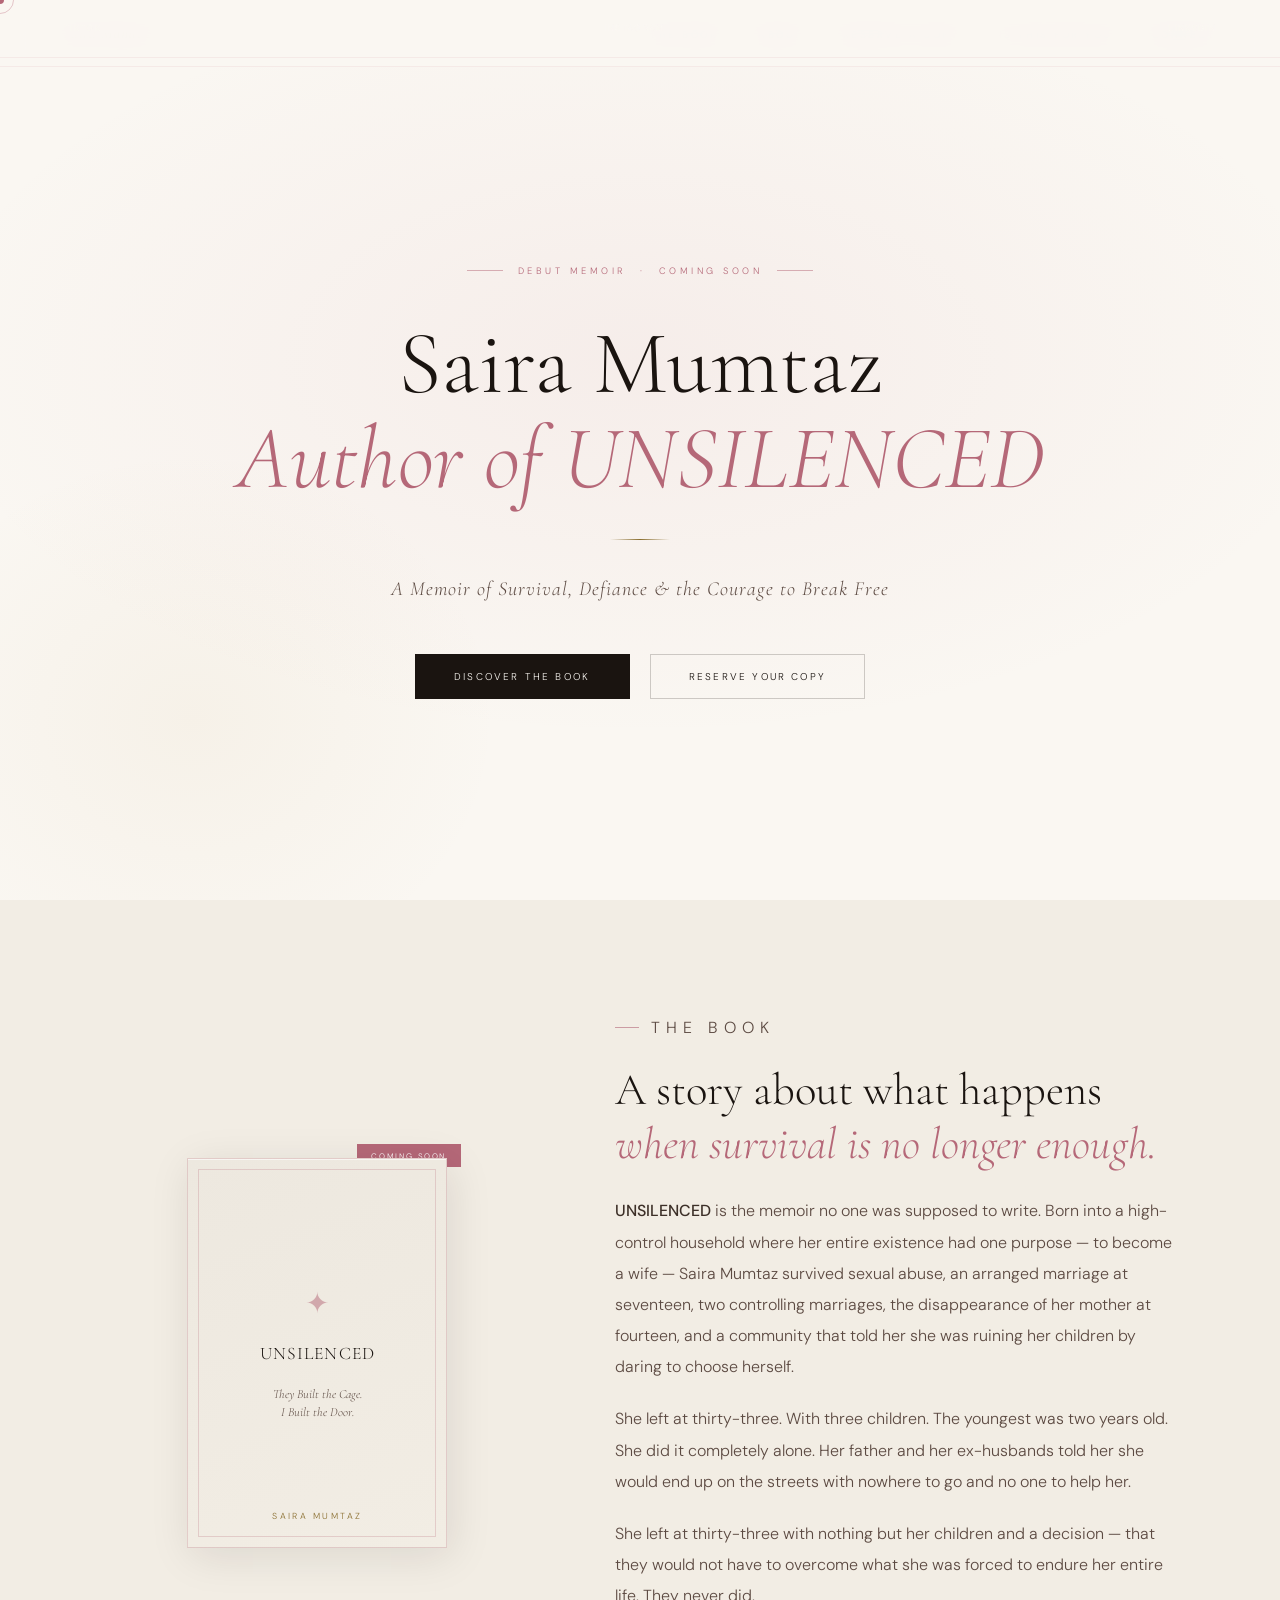
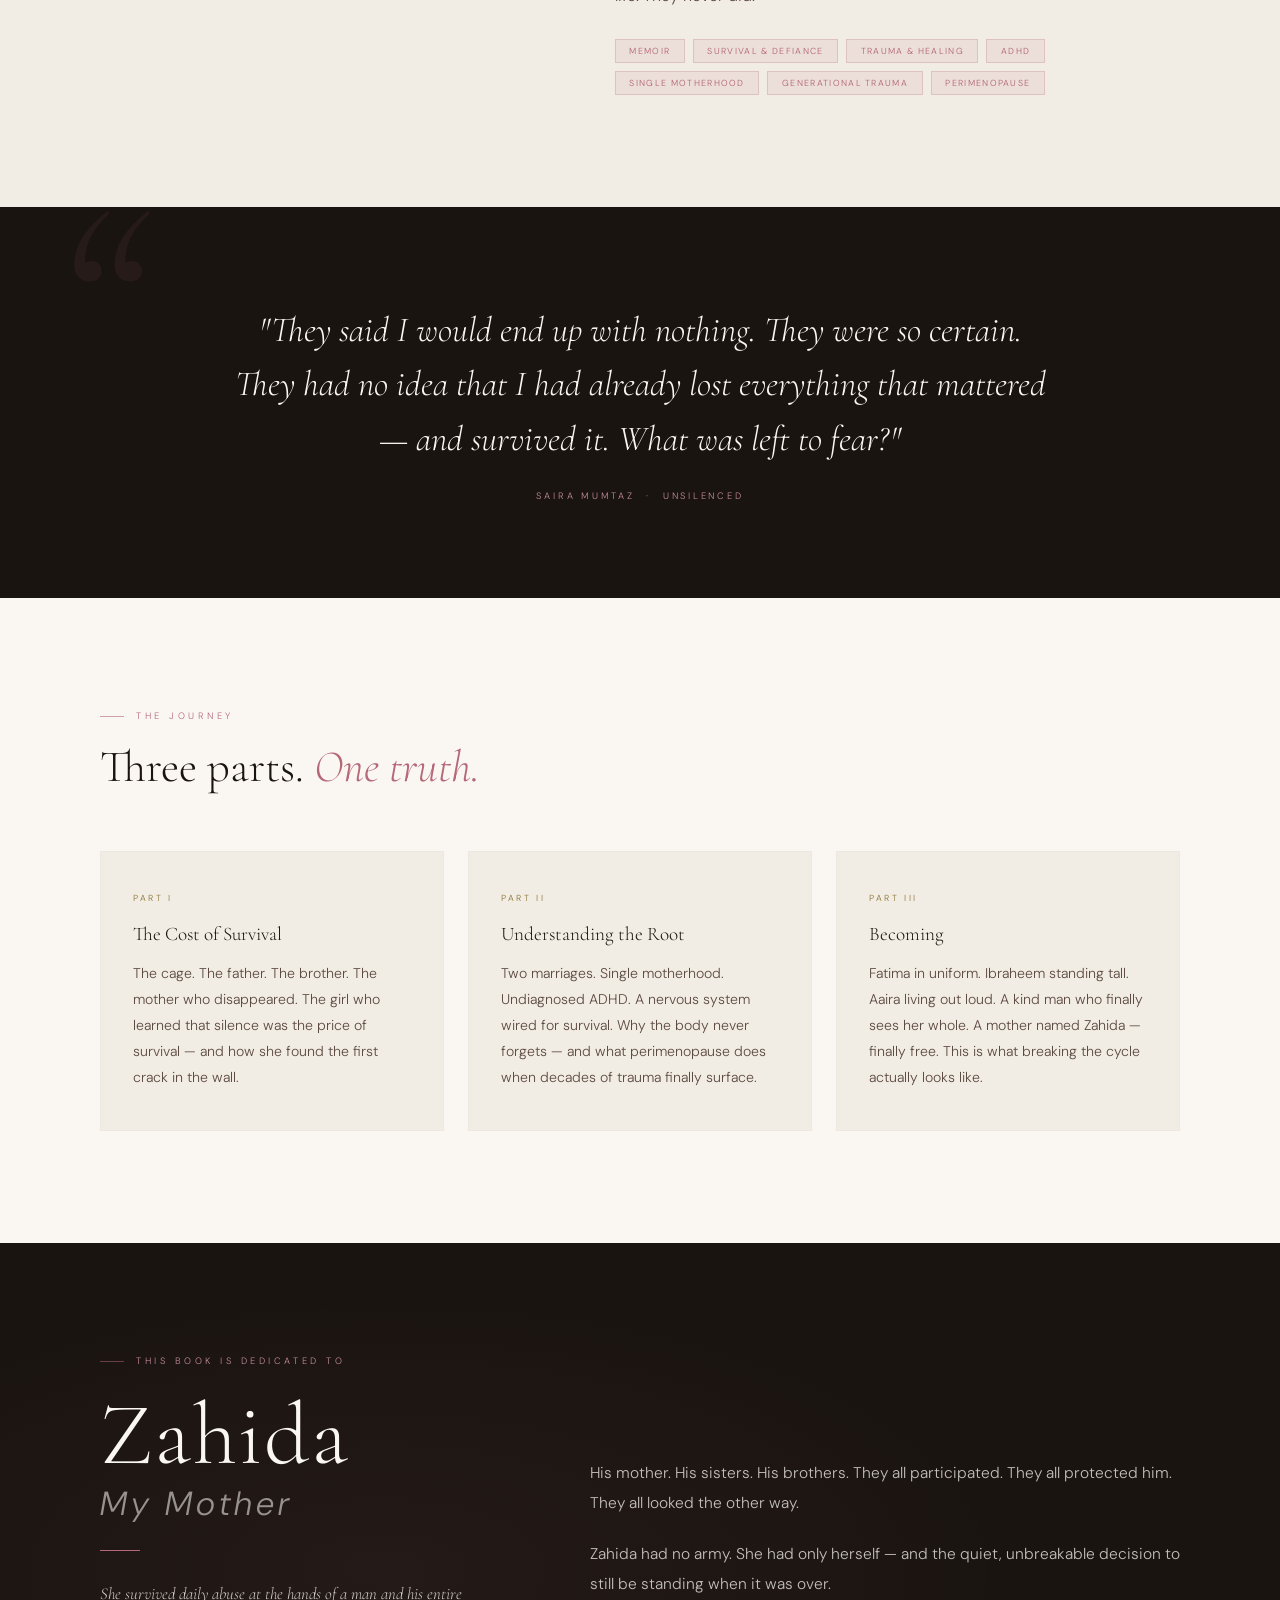
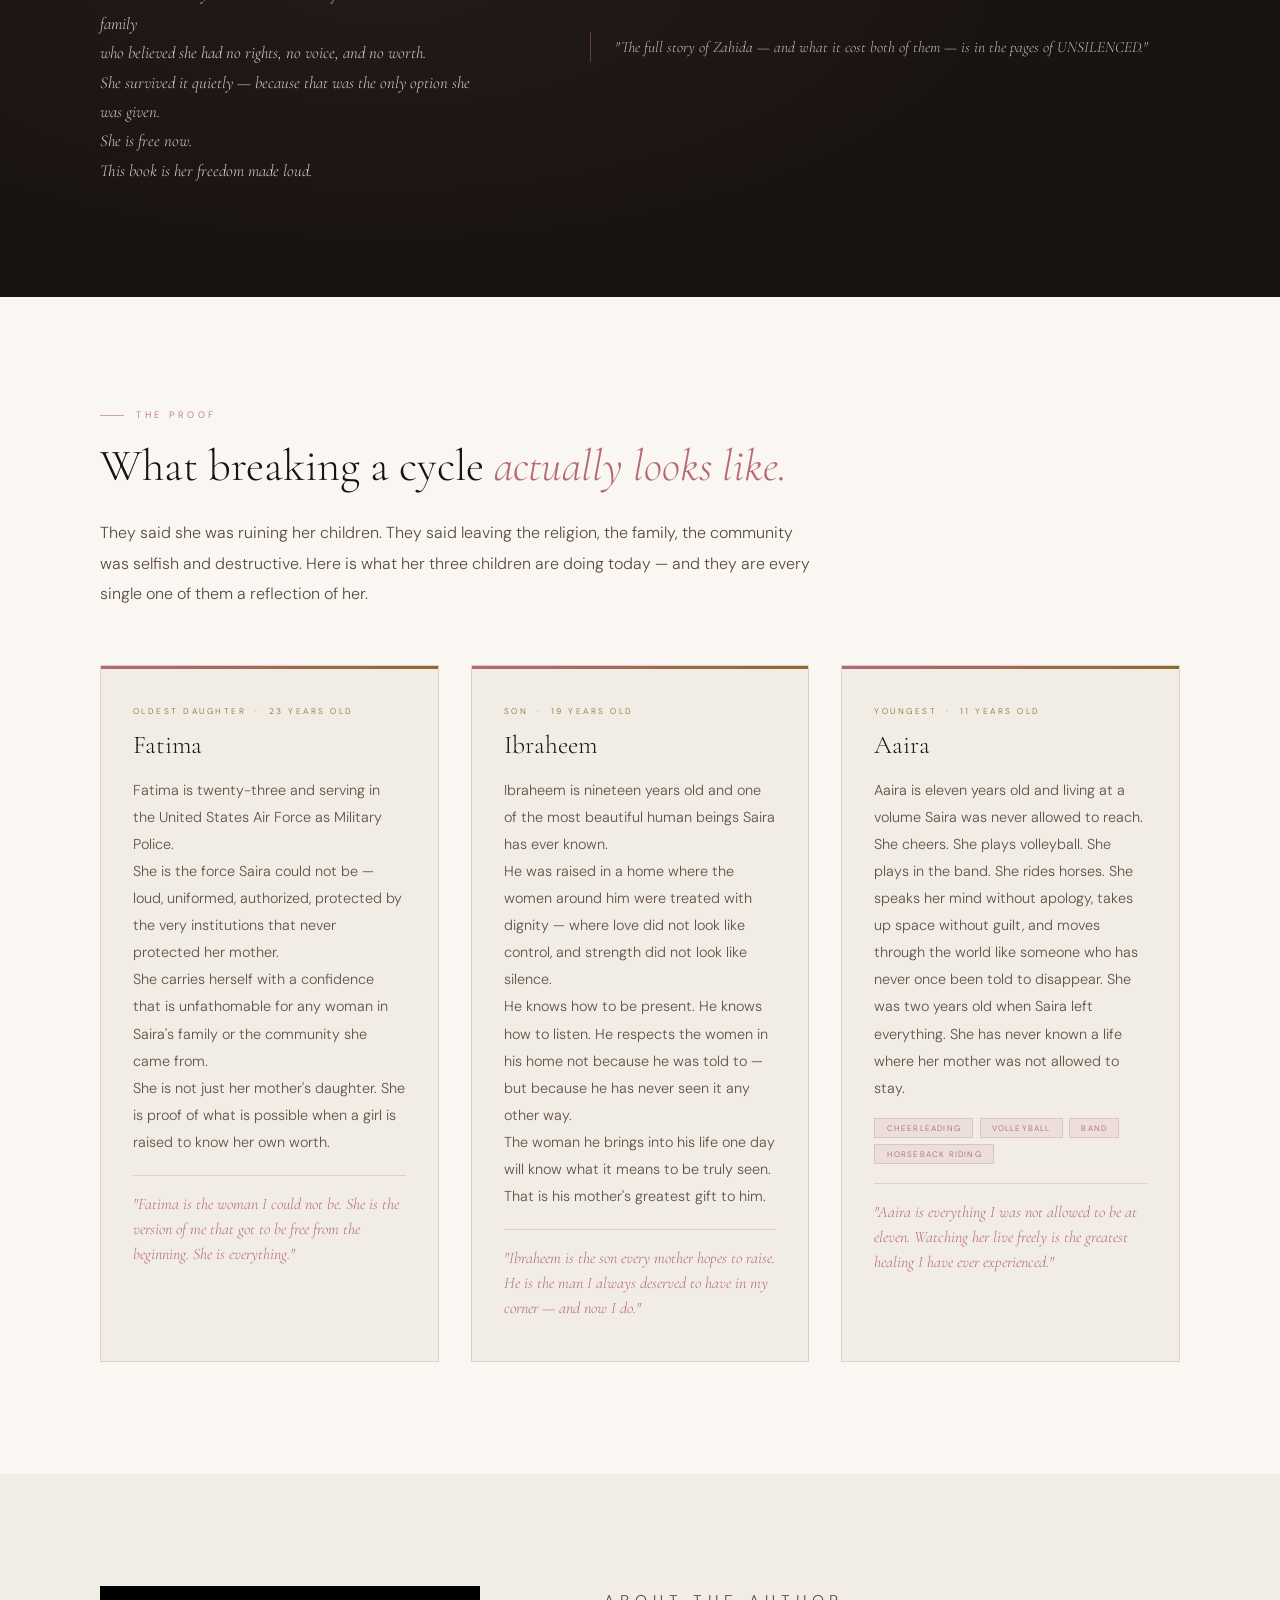
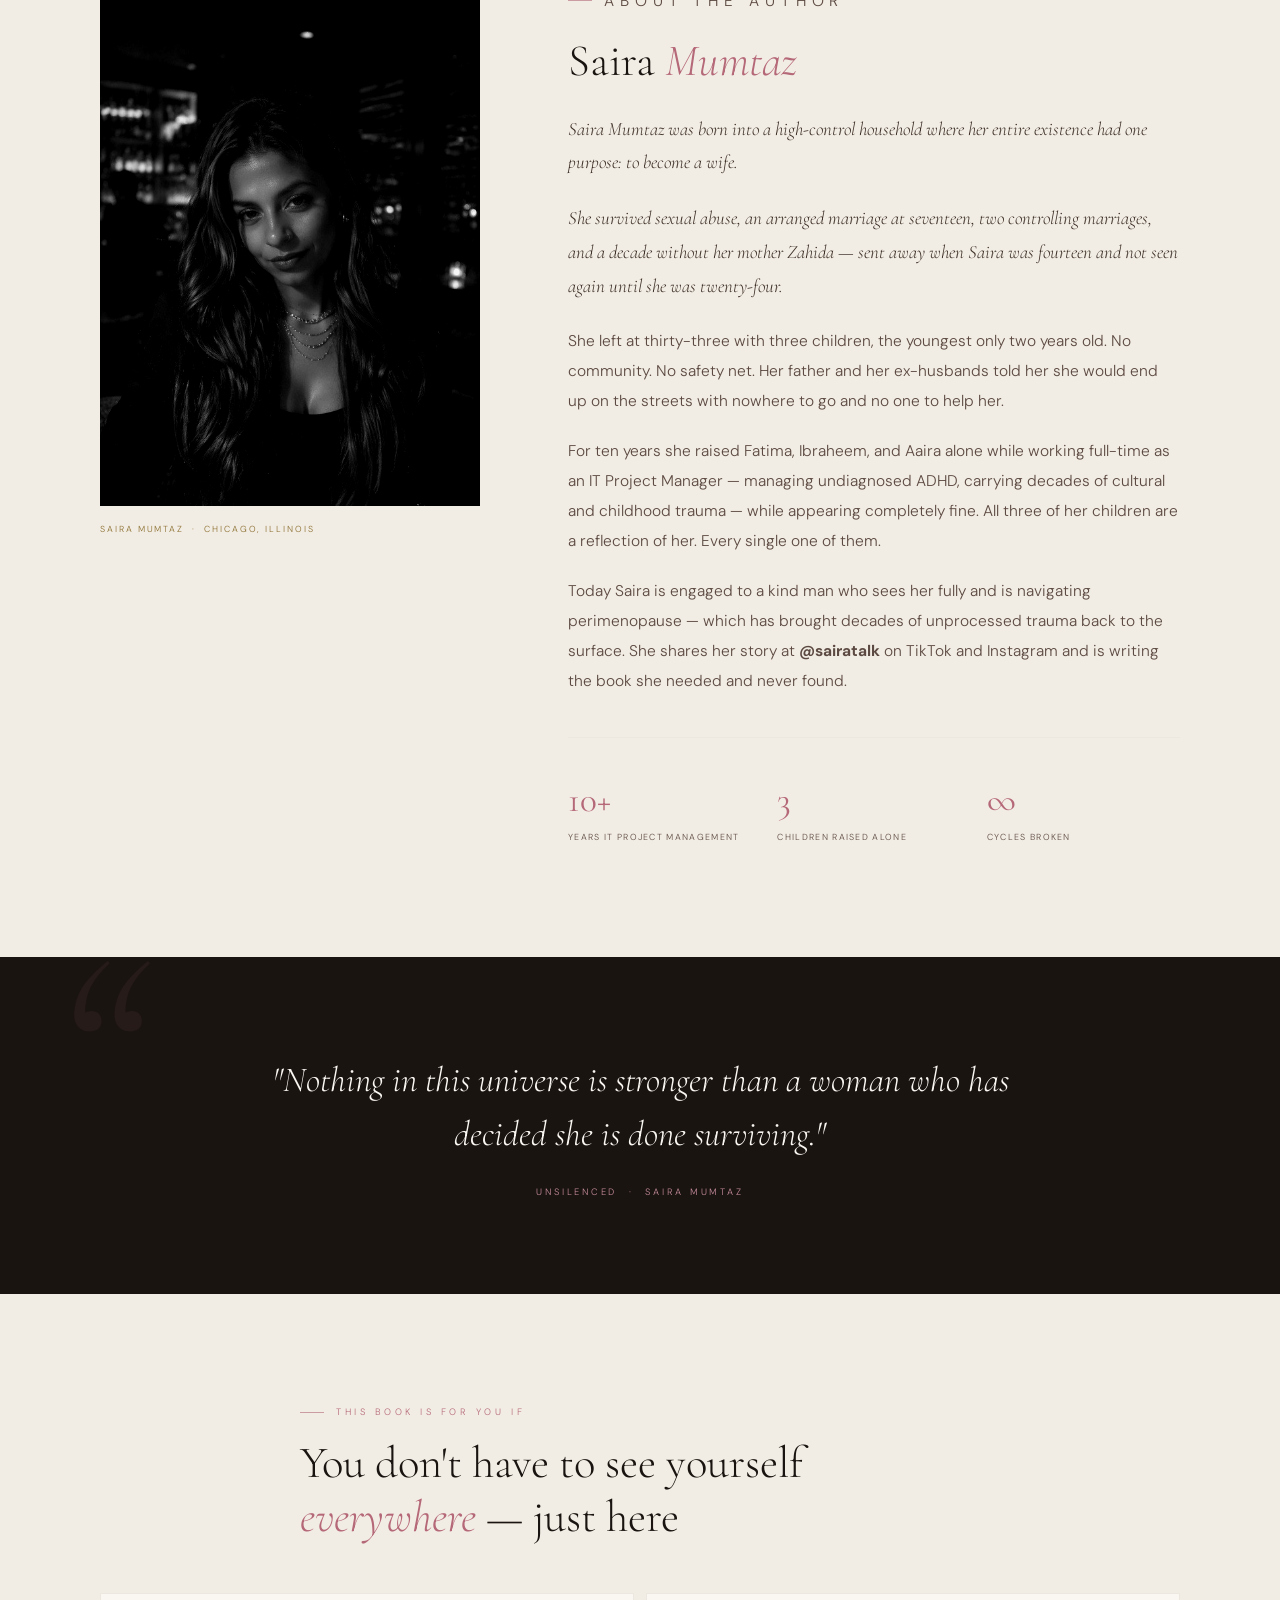
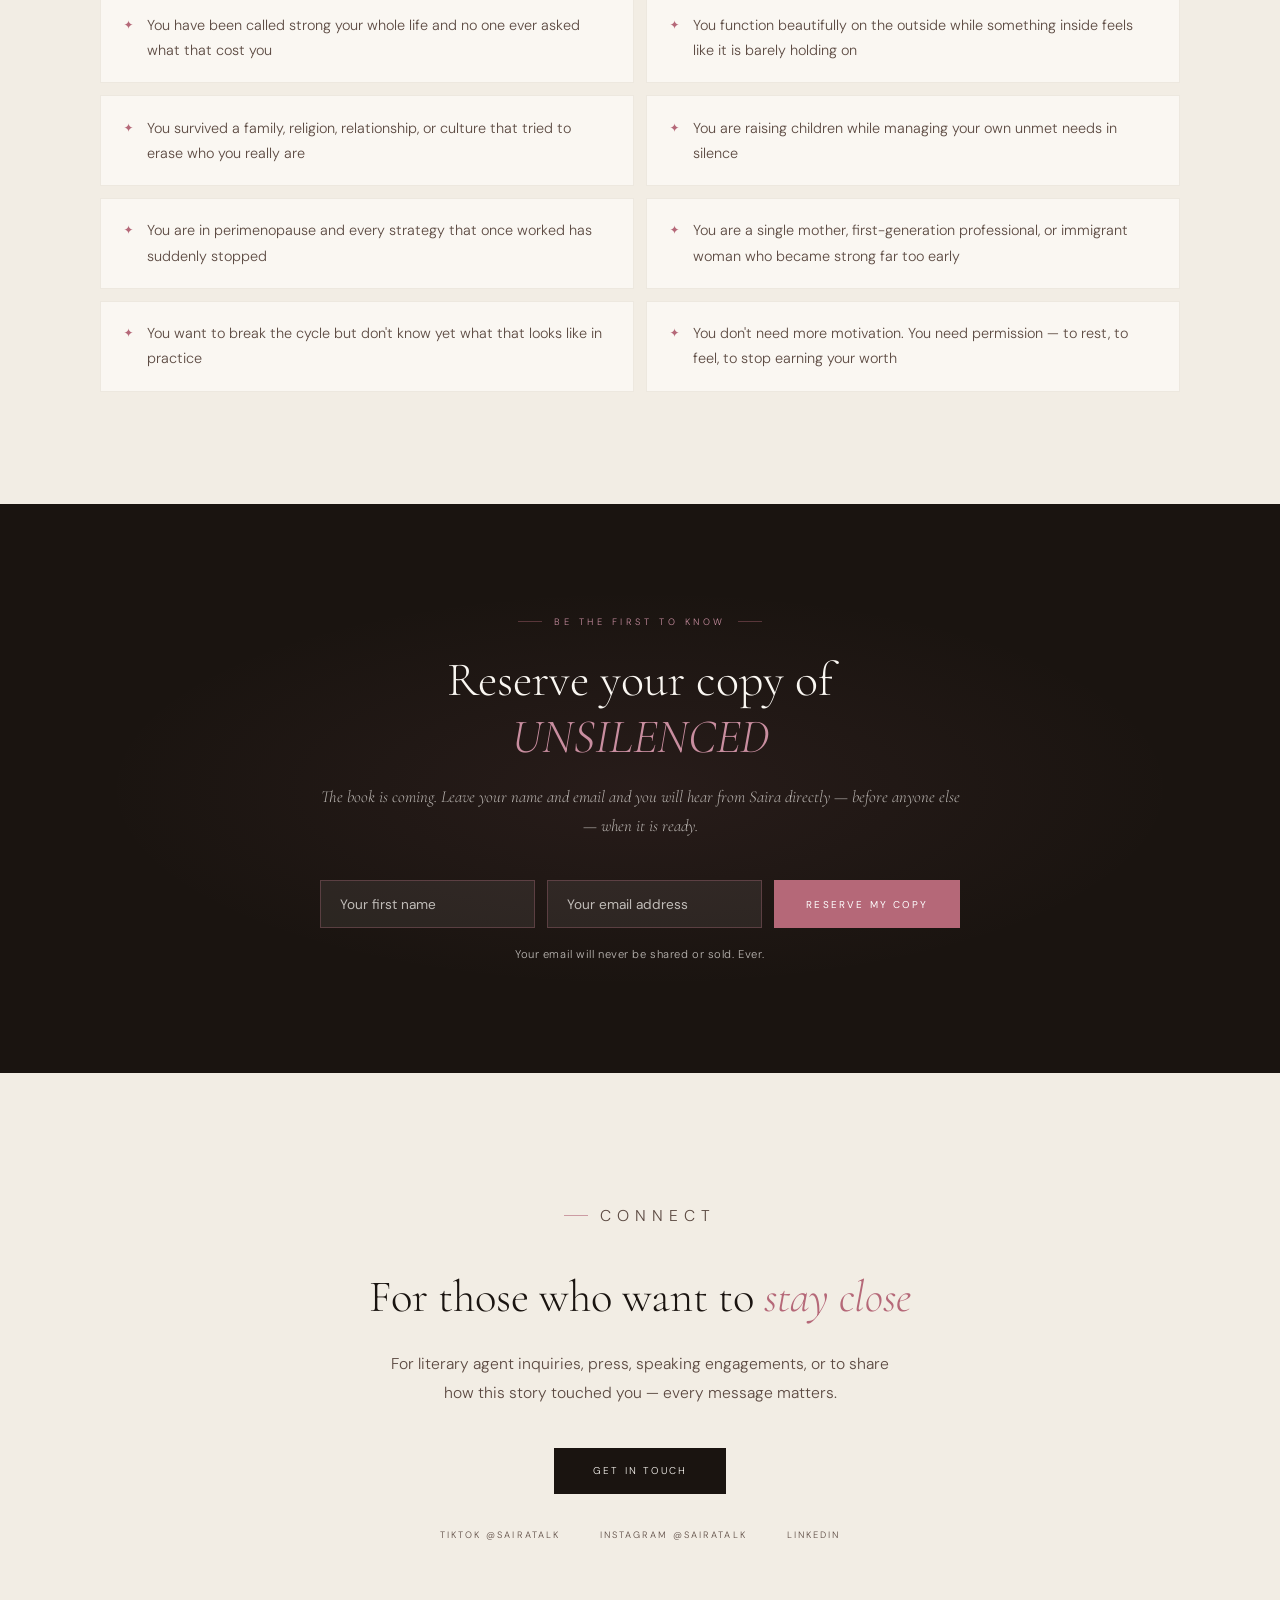
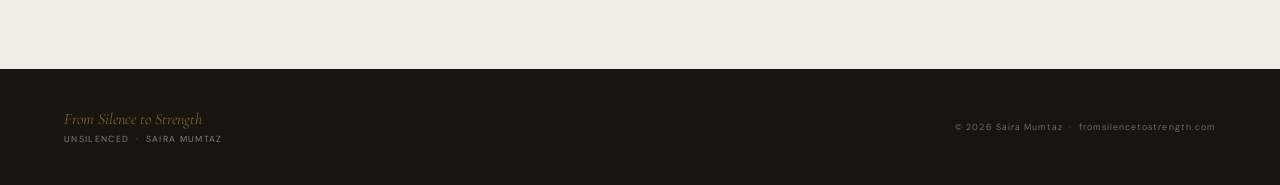
==== commit 46161015: "Improve author and book search presence" ====
--- a/index.html
+++ b/index.html
@@ -12,15 +12,53 @@
 <meta property="og:description" content="They Built the Cage. I Built the Door. A memoir of survival, defiance, and the courage to break free."/>
 <meta property="og:type" content="website"/>
 <meta property="og:url" content="https://fromsilencetostrength.com"/>
-<meta property="og:image" content="https://fromsilencetostrength.com/og-image.jpg"/>
-<meta property="og:image:width" content="1200"/>
-<meta property="og:image:height" content="630"/>
-<meta property="og:image:alt" content="UNSILENCED — They Built the Cage. I Built the Door. By Saira Mumtaz"/>
-<meta name="twitter:image" content="https://fromsilencetostrength.com/og-image.jpg"/>
+<meta property="og:image" content="https://fromsilencetostrength.com/saira-mumtaz-author.jpg"/>
+<meta property="og:image:alt" content="Saira Mumtaz, author of UNSILENCED"/>
+<meta name="twitter:image" content="https://fromsilencetostrength.com/saira-mumtaz-author.jpg"/>
 <meta name="twitter:card" content="summary_large_image"/>
 <meta name="twitter:title" content="Saira Mumtaz — Author of UNSILENCED"/>
 <meta name="twitter:description" content="They Built the Cage. I Built the Door. A memoir of survival, defiance, and the courage to break free."/>
 <link rel="canonical" href="https://fromsilencetostrength.com"/>
+<script type="application/ld+json">
+{
+  "@context": "https://schema.org",
+  "@graph": [
+    {
+      "@type": "WebSite",
+      "@id": "https://fromsilencetostrength.com/#website",
+      "url": "https://fromsilencetostrength.com/",
+      "name": "Saira Mumtaz — Author of UNSILENCED",
+      "publisher": {"@id": "https://fromsilencetostrength.com/about.html#saira"}
+    },
+    {
+      "@type": "Person",
+      "@id": "https://fromsilencetostrength.com/about.html#saira",
+      "name": "Saira Mumtaz",
+      "alternateName": "@sairatalk",
+      "url": "https://fromsilencetostrength.com/about.html",
+      "image": "https://fromsilencetostrength.com/saira-mumtaz-author.jpg",
+      "jobTitle": ["Author", "IT Project Manager", "Advocate"],
+      "description": "Saira Mumtaz is the author of UNSILENCED: They Built the Cage. I Built the Door., a memoir of survival, defiance, healing, and breaking generational cycles.",
+      "sameAs": [
+        "https://www.tiktok.com/@sairatalk",
+        "https://www.instagram.com/sairatalk/",
+        "https://www.linkedin.com/in/saira-mumtaz"
+      ],
+      "knowsAbout": ["memoir writing", "survivor advocacy", "generational trauma", "single motherhood", "ADHD in women", "perimenopause"]
+    },
+    {
+      "@type": "Book",
+      "@id": "https://fromsilencetostrength.com/unsilenced.html#book",
+      "name": "UNSILENCED: They Built the Cage. I Built the Door.",
+      "url": "https://fromsilencetostrength.com/unsilenced.html",
+      "author": {"@id": "https://fromsilencetostrength.com/about.html#saira"},
+      "genre": ["Memoir", "Survival", "Trauma and Healing", "Women's Stories"],
+      "inLanguage": "en",
+      "description": "A memoir of survival, defiance, motherhood, healing and the courage to break generational cycles."
+    }
+  ]
+}
+</script>
 <link rel="preconnect" href="https://fonts.googleapis.com"/>
 <link href="https://fonts.googleapis.com/css2?family=Cormorant+Garamond:ital,wght@0,300;0,400;0,500;1,300;1,400;1,500&family=DM+Sans:wght@300;400;500&display=swap" rel="stylesheet"/>
 <style>
@@ -176,8 +214,8 @@
 <nav role="navigation" aria-label="Main navigation">
   <a href="#" class="nav-name" aria-label="Saira Mumtaz — Home">Saira Mumtaz</a>
   <ul class="nav-links">
-    <li><a href="#book">The Book</a></li>
-    <li><a href="#about">About</a></li>
+    <li><a href="/unsilenced.html">The Book</a></li>
+    <li><a href="/about.html">About</a></li>
     <li><a href="#reserve">Reserve a Copy</a></li>
     <li><a href="#foryou">Is This For You</a></li>
     <li><a href="#contact">Connect</a></li>
@@ -195,7 +233,7 @@
       <span>Debut Memoir &nbsp;&middot;&nbsp; Coming Soon</span>
       <div class="hero-pre-line"></div>
     </div>
-    <h1 class="hero-h1" id="hero-heading">From Silence<em>to Strength</em></h1>
+    <h1 class="hero-h1" id="hero-heading">Saira Mumtaz<em>Author of UNSILENCED</em></h1>
     <div class="hero-rule" aria-hidden="true"></div>
     <p class="hero-sub">A Memoir of Survival, Defiance &amp; the Courage to Break Free</p>
     <div class="hero-btns">
@@ -340,7 +378,7 @@
   <div class="container">
     <div class="about-inner">
       <div class="about-photo-wrap reveal">
-        <img class="about-photo" src="[data-uri]" alt="Saira Mumtaz, author of UNSILENCED — black and white portrait"/>
+        <img class="about-photo" src="saira-mumtaz-author.jpg" width="576" height="1024" loading="lazy" alt="Saira Mumtaz, author of UNSILENCED — black and white portrait"/>
         <div class="photo-frame-line" aria-hidden="true"></div>
         <p class="photo-caption">Saira Mumtaz &nbsp;&middot;&nbsp; Chicago, Illinois</p>
       </div>
@@ -351,7 +389,7 @@
         <p class="lead reveal d2">She survived sexual abuse, an arranged marriage at seventeen, two controlling marriages, and a decade without her mother Zahida — sent away when Saira was fourteen and not seen again until she was twenty-four.</p>
         <p class="reveal d2">She left at thirty-three with three children, the youngest only two years old. No community. No safety net. Her father and her ex-husbands told her she would end up on the streets with nowhere to go and no one to help her.</p>
         <p class="reveal d3">For ten years she raised Fatima, Ibraheem, and Aaira alone while working full-time as an IT Project Manager — managing undiagnosed ADHD, carrying decades of cultural and childhood trauma — while appearing completely fine. All three of her children are a reflection of her. Every single one of them.</p>
-        <p class="reveal d3">Today Saira is forty-two, engaged to a kind man who sees her fully, and navigating perimenopause — which has brought every decade of unprocessed trauma back to the surface. She shares her story at <strong>@sairatalk</strong> on TikTok and Instagram and is writing the book she needed and never found.</p>
+        <p class="reveal d3">Today Saira is engaged to a kind man who sees her fully and is navigating perimenopause — which has brought decades of unprocessed trauma back to the surface. She shares her story at <strong>@sairatalk</strong> on TikTok and Instagram and is writing the book she needed and never found.</p>
         <div class="about-stats reveal d4">
           <div><span class="stat-n">10+</span><span class="stat-l">Years IT Project Management</span></div>
           <div><span class="stat-n">3</span><span class="stat-l">Children Raised Alone</span></div>
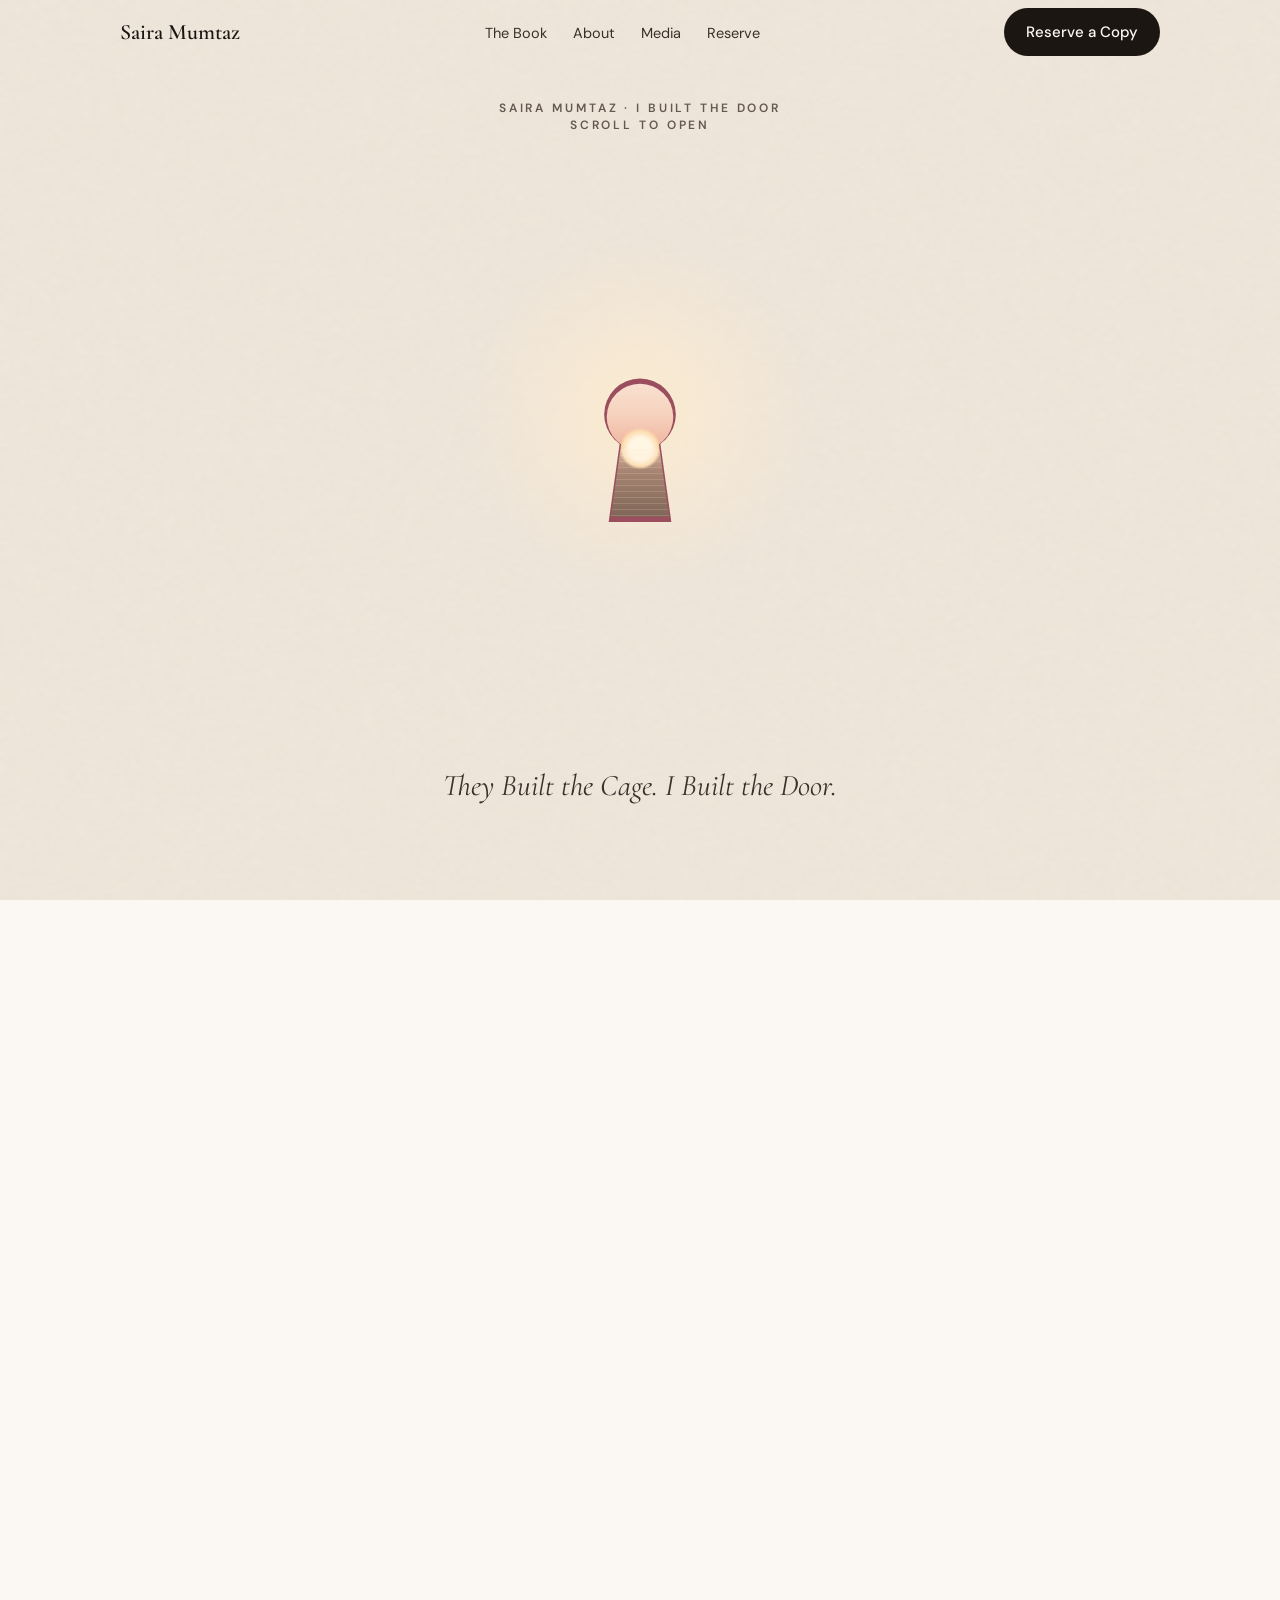
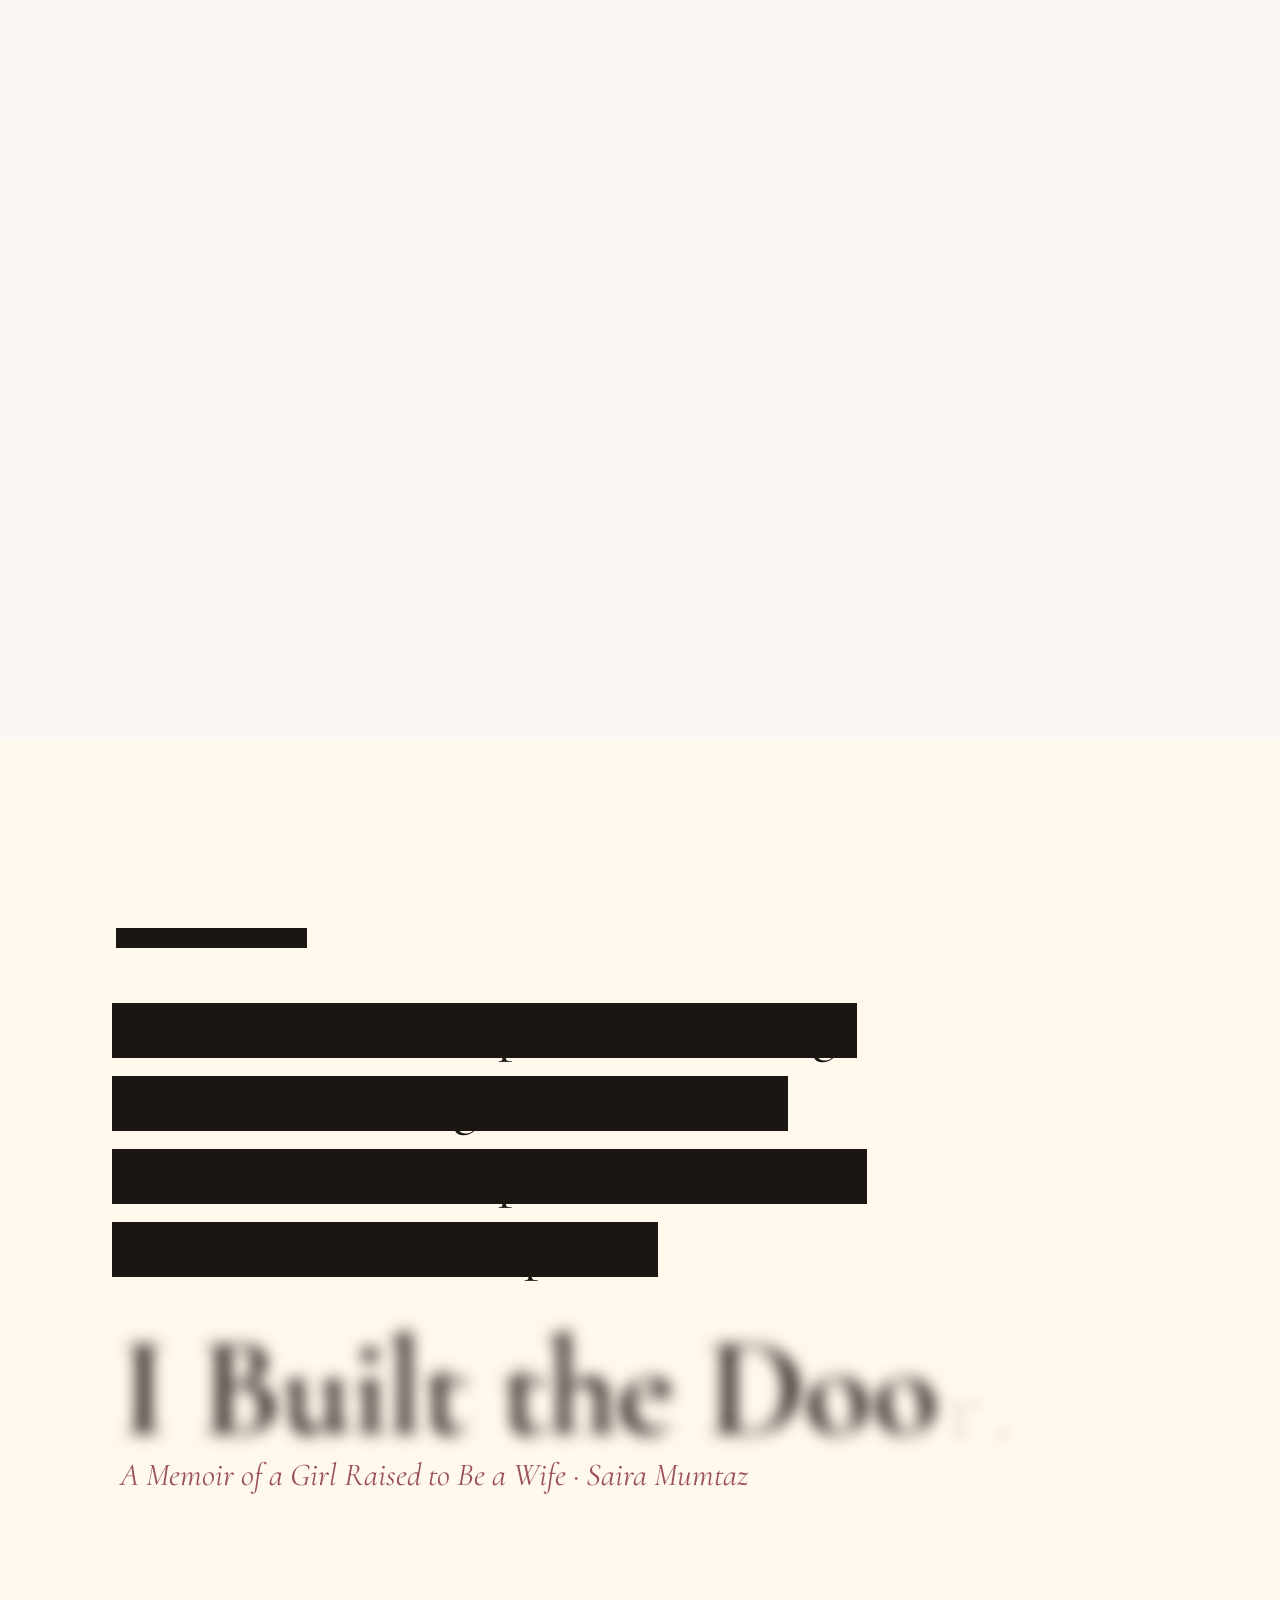
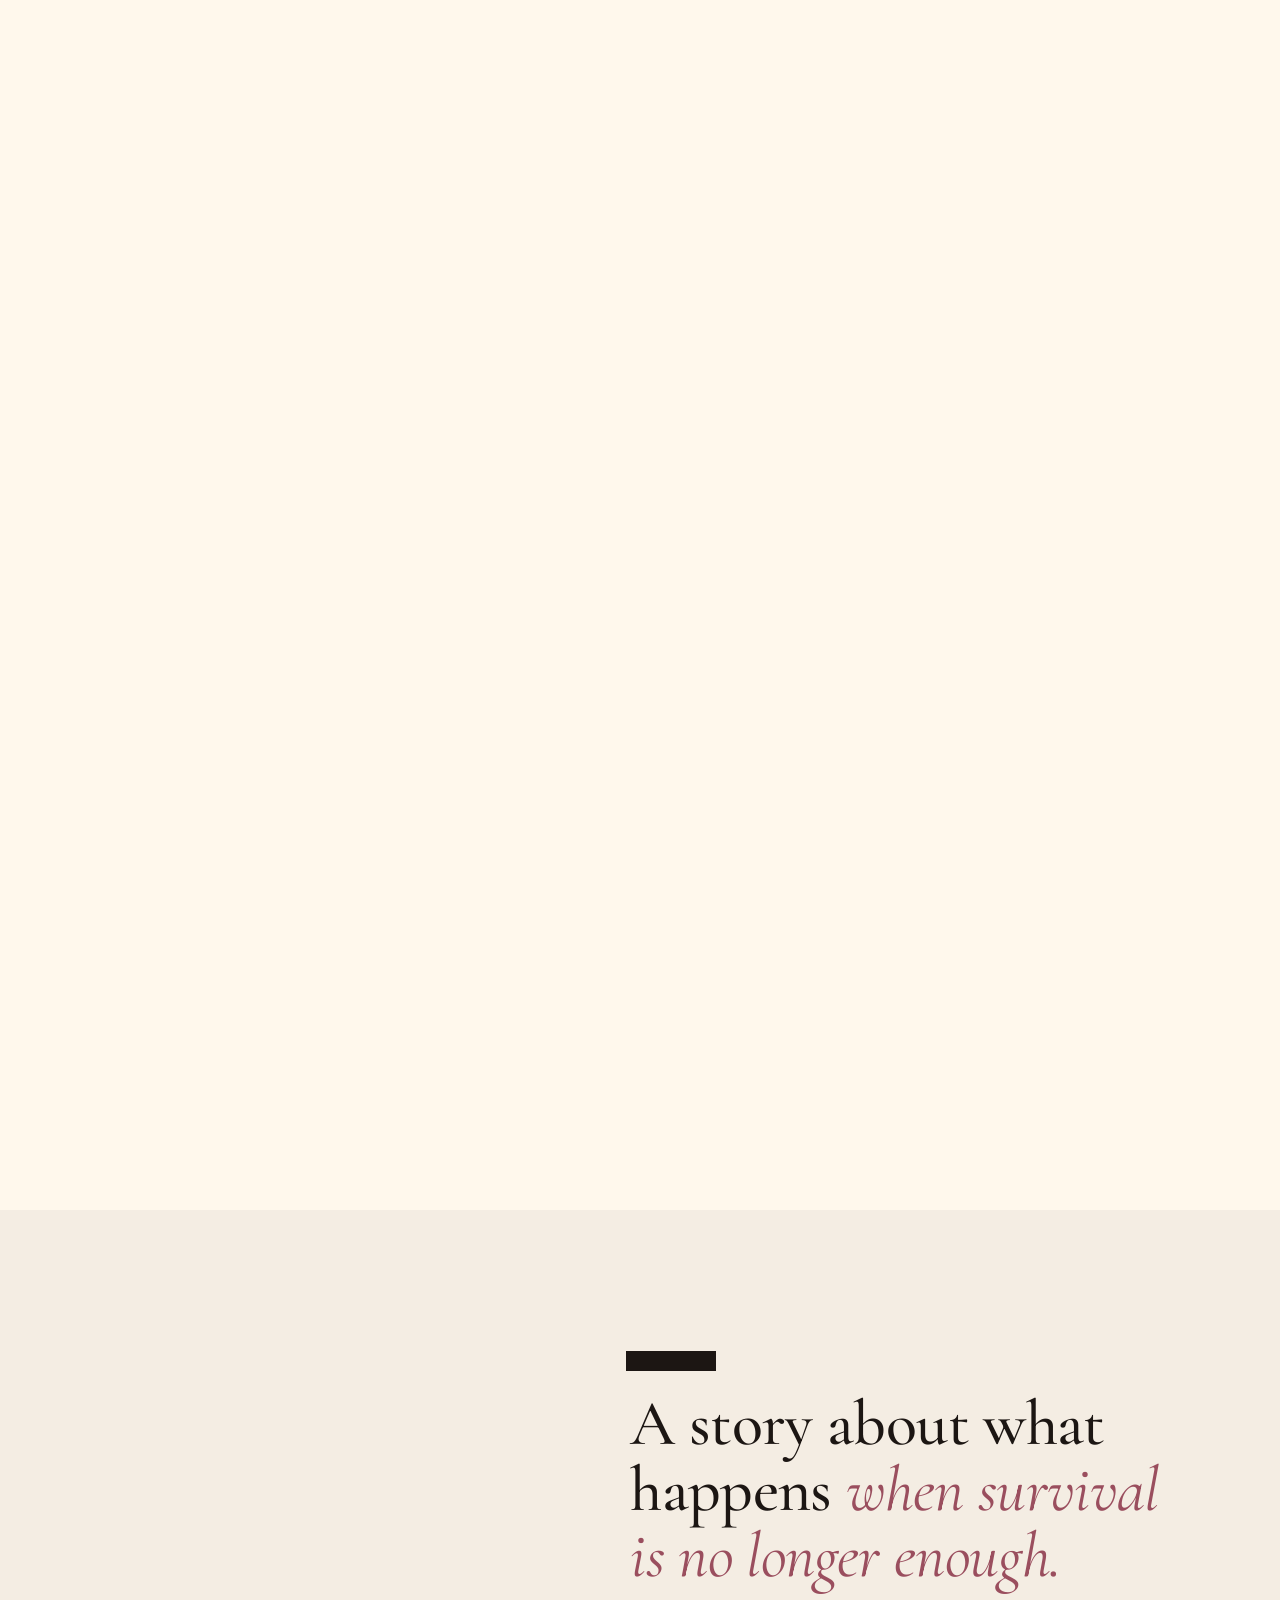
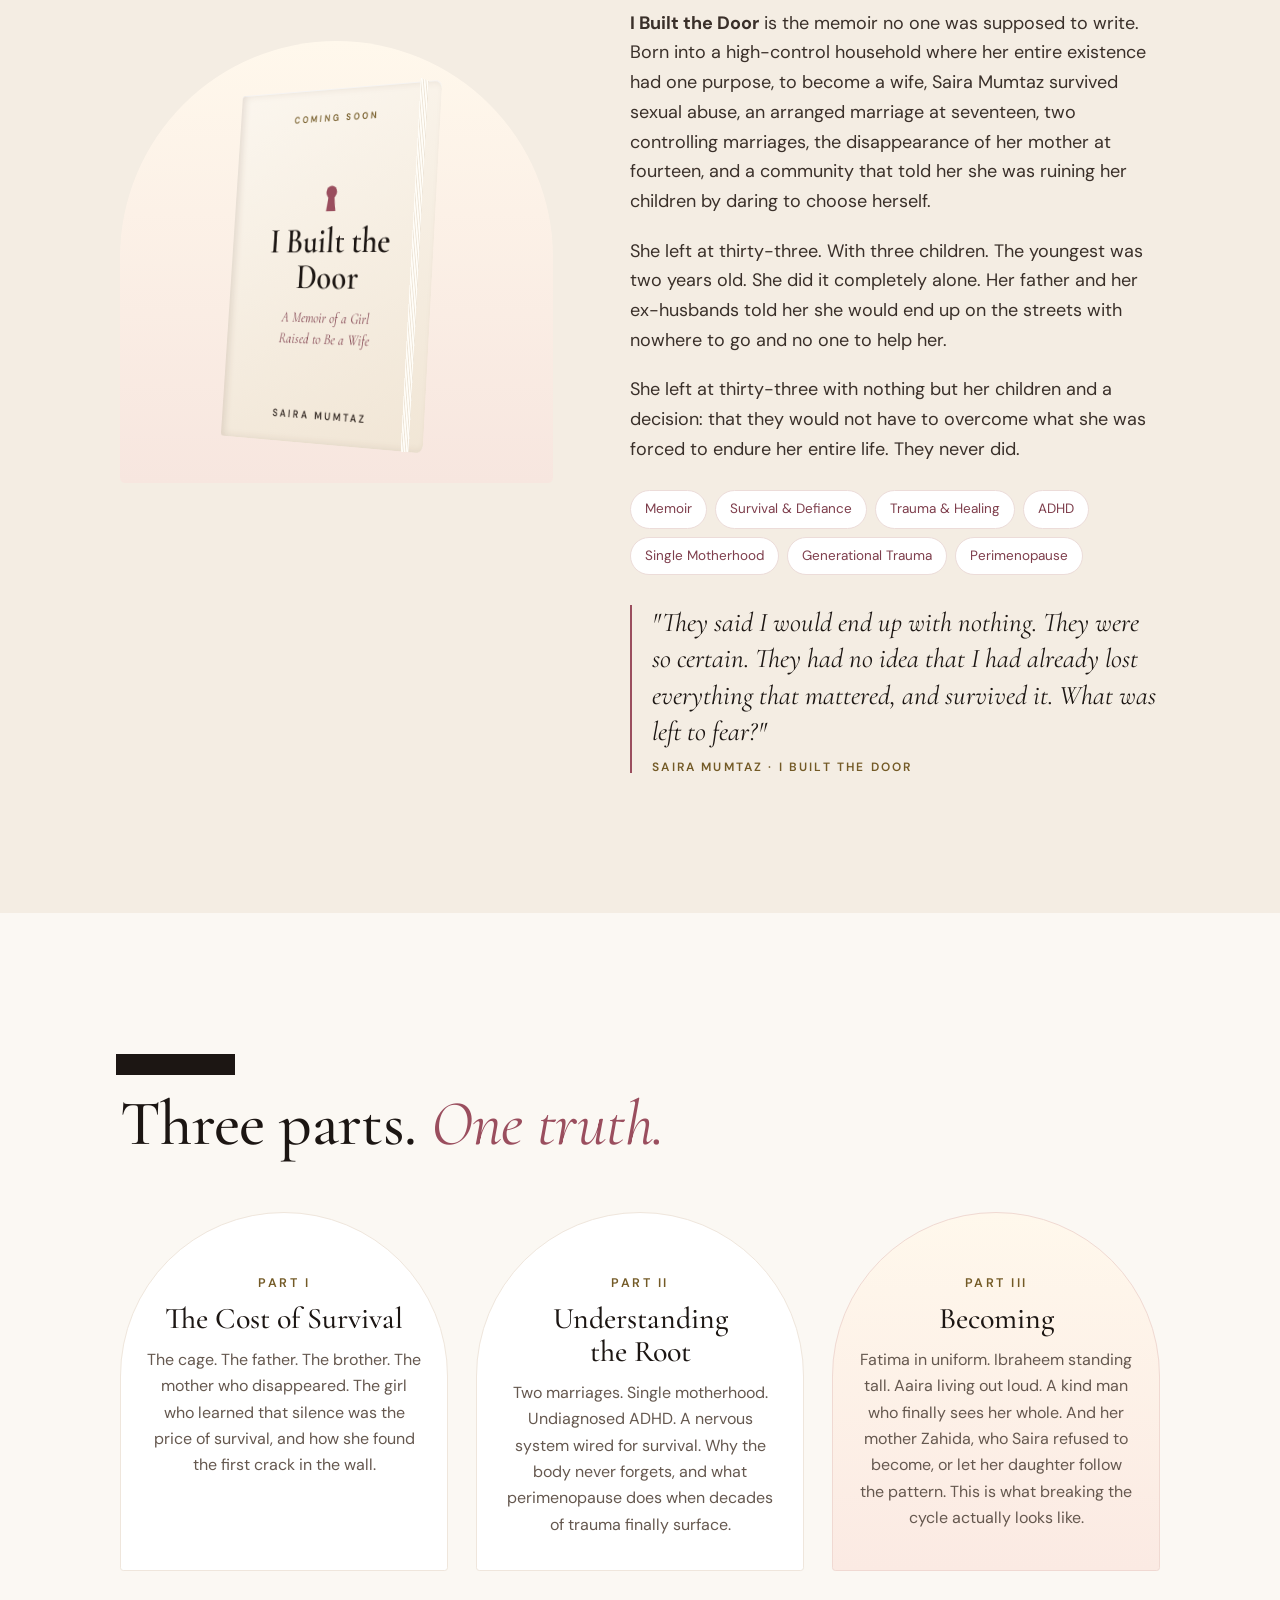
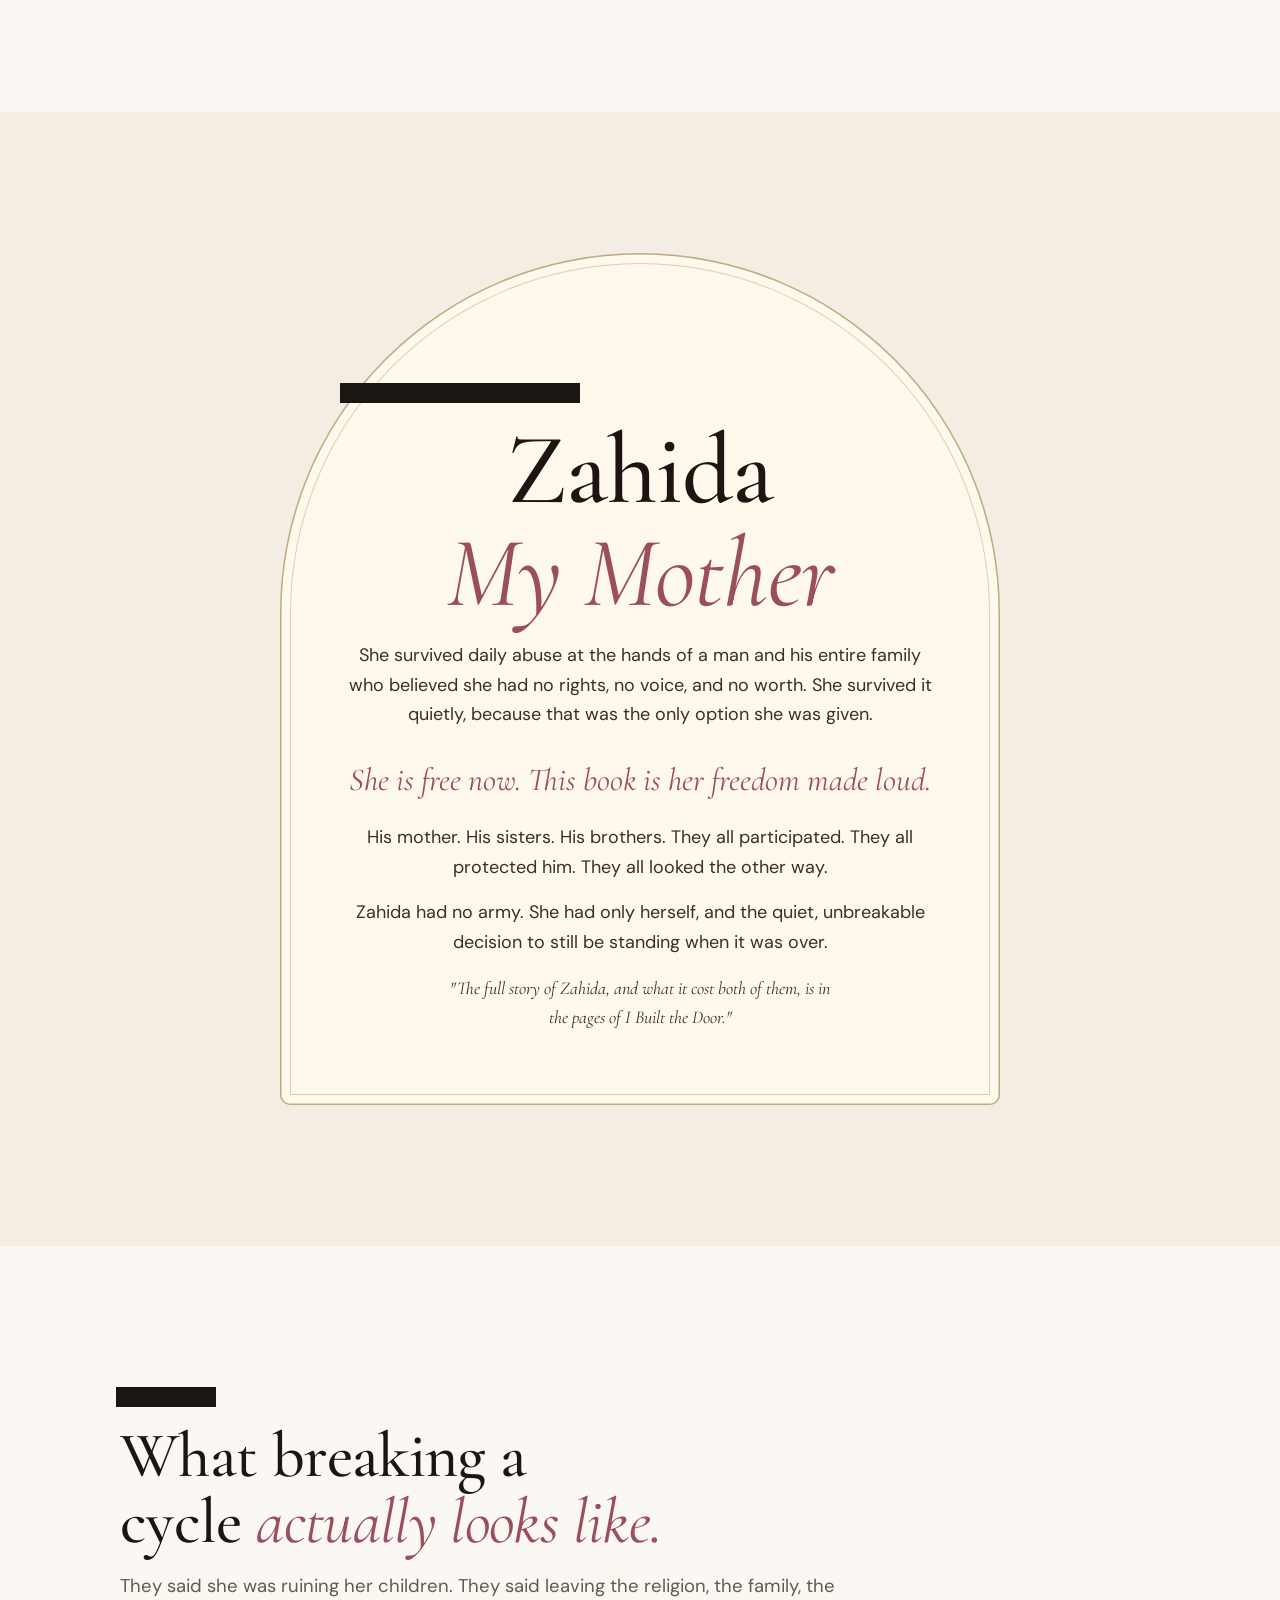
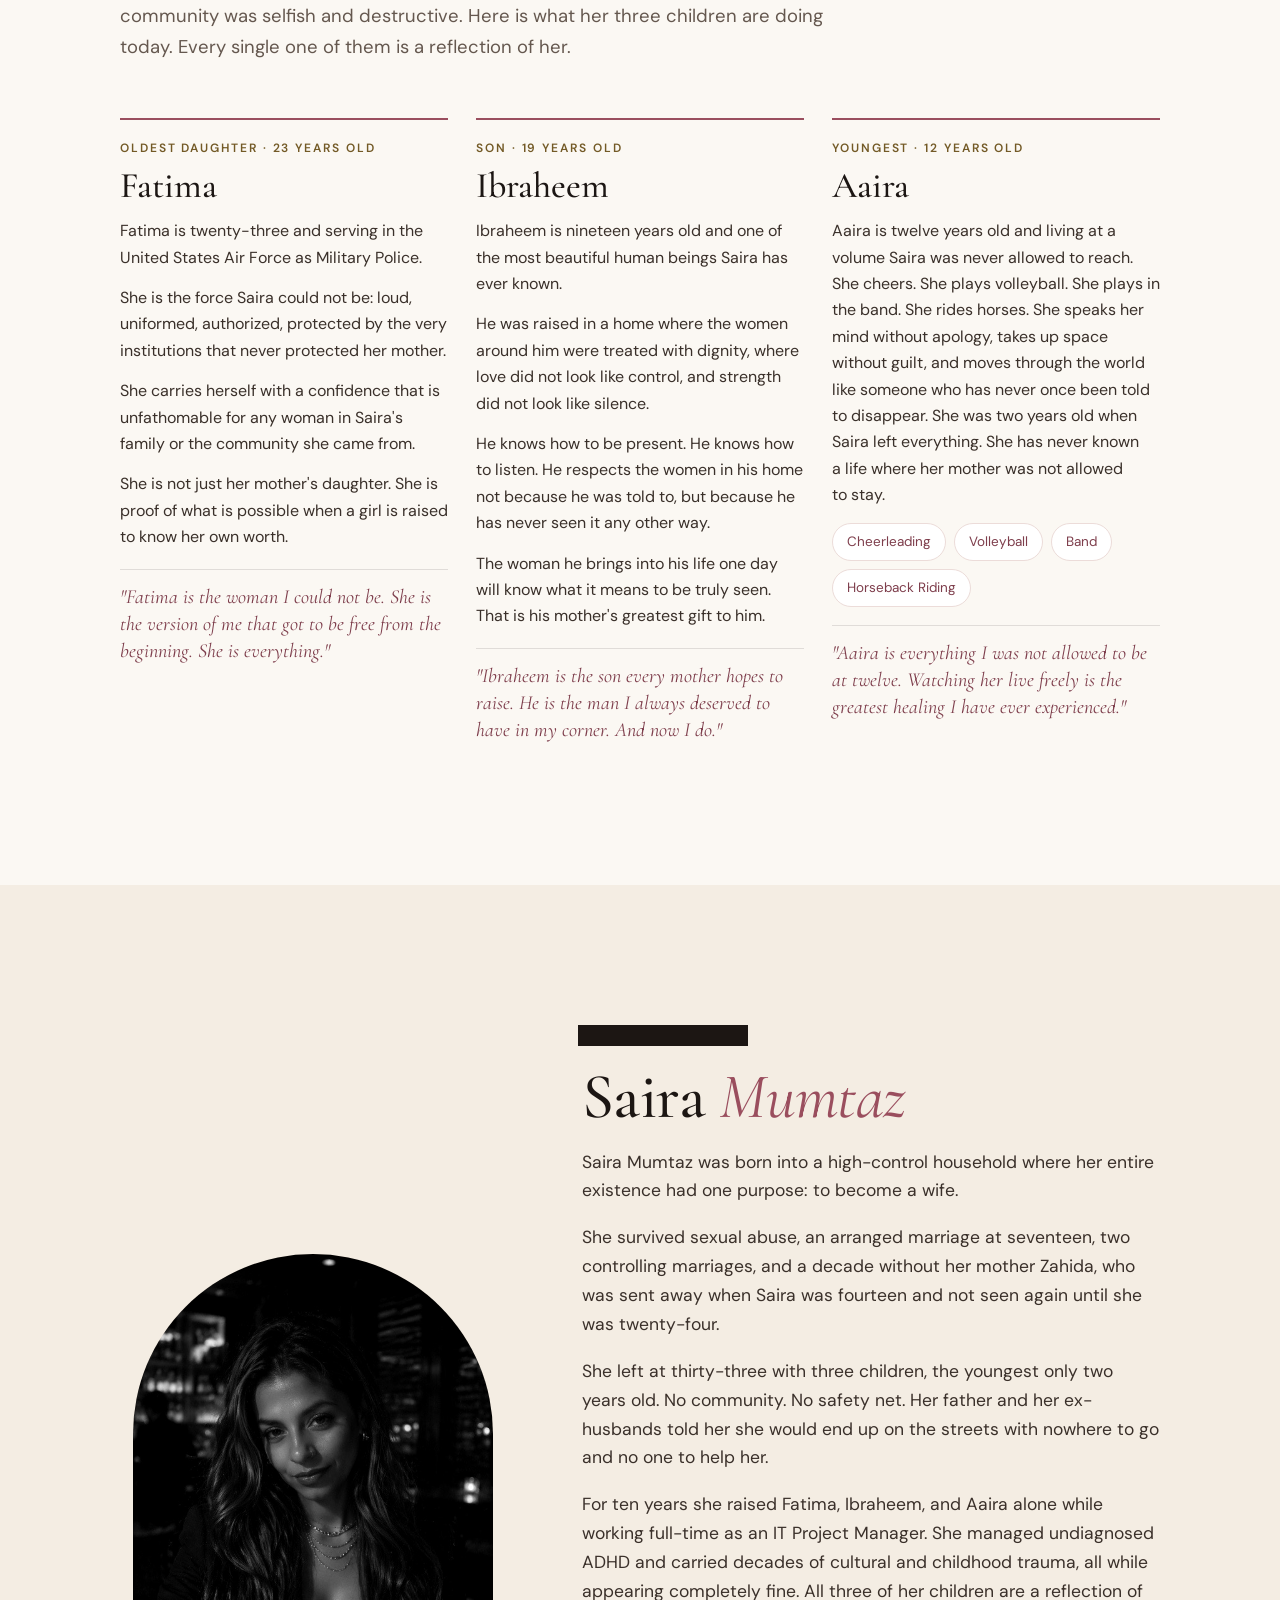
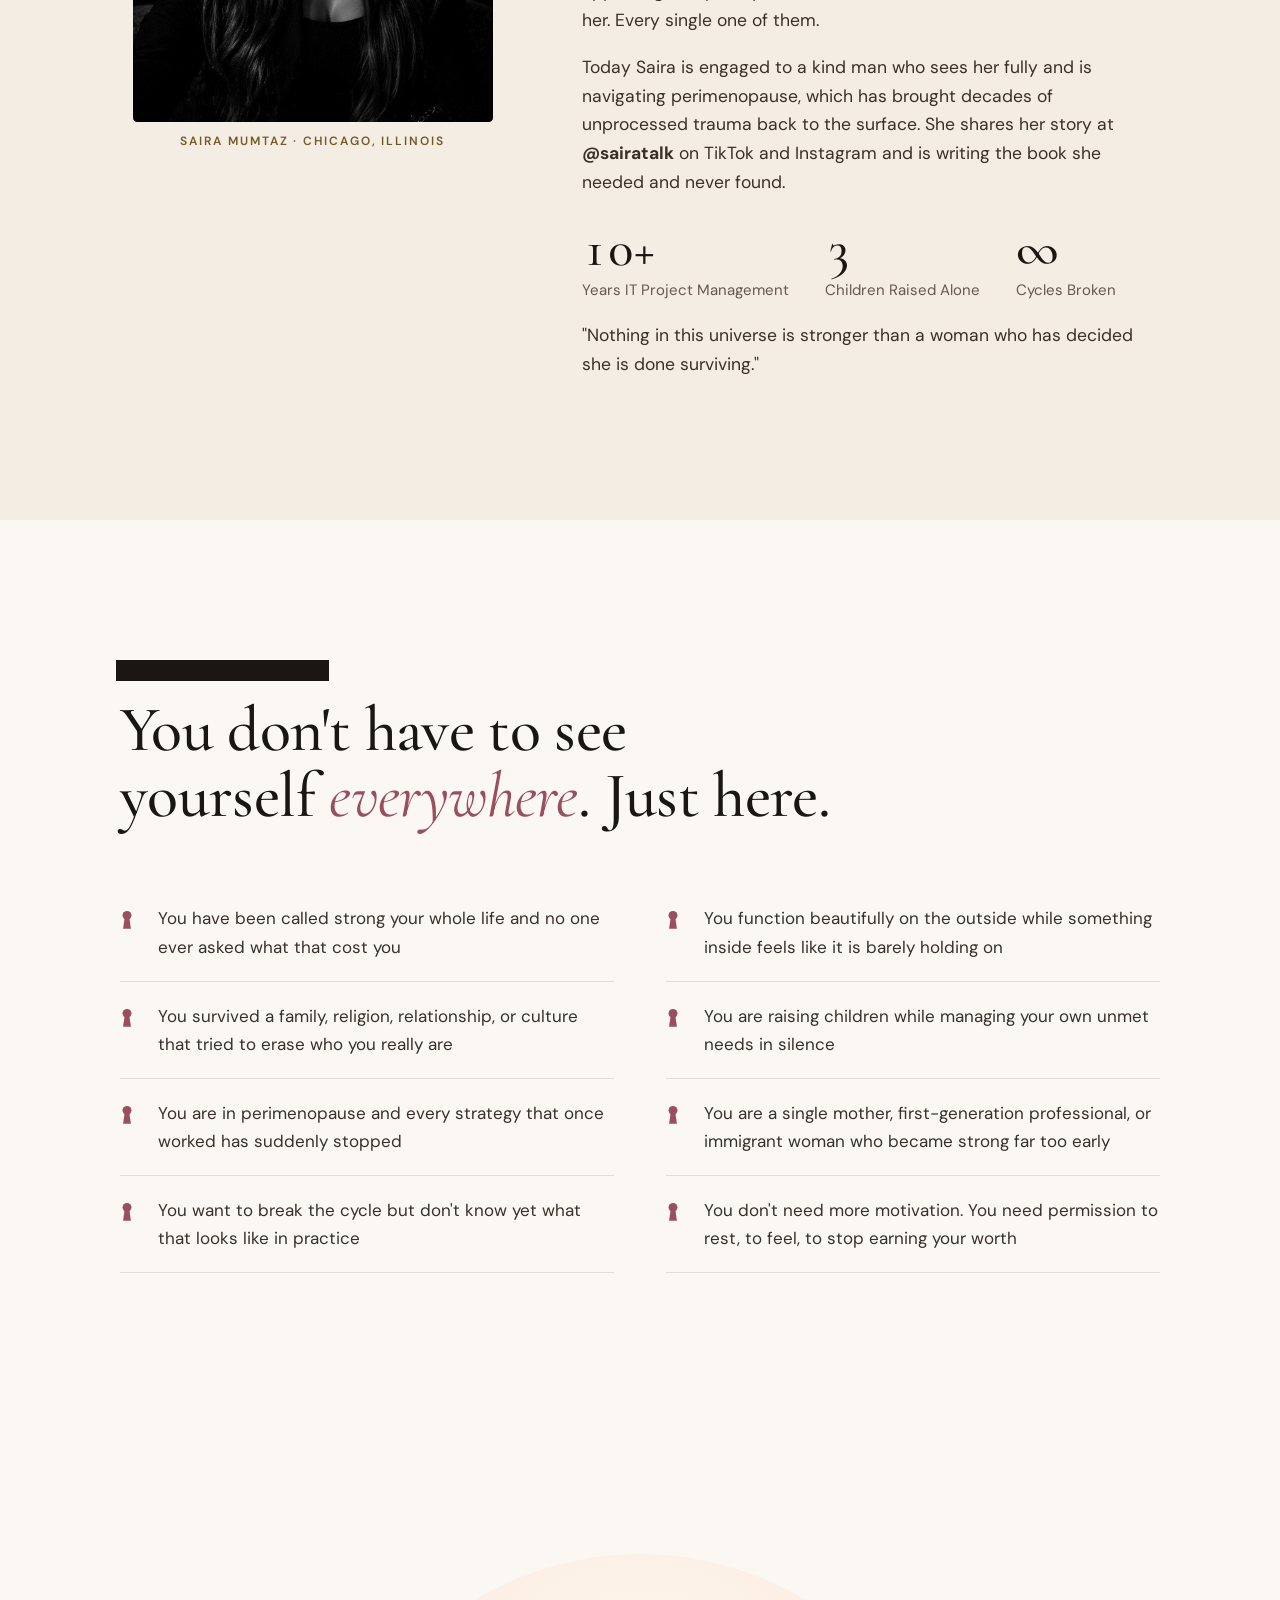
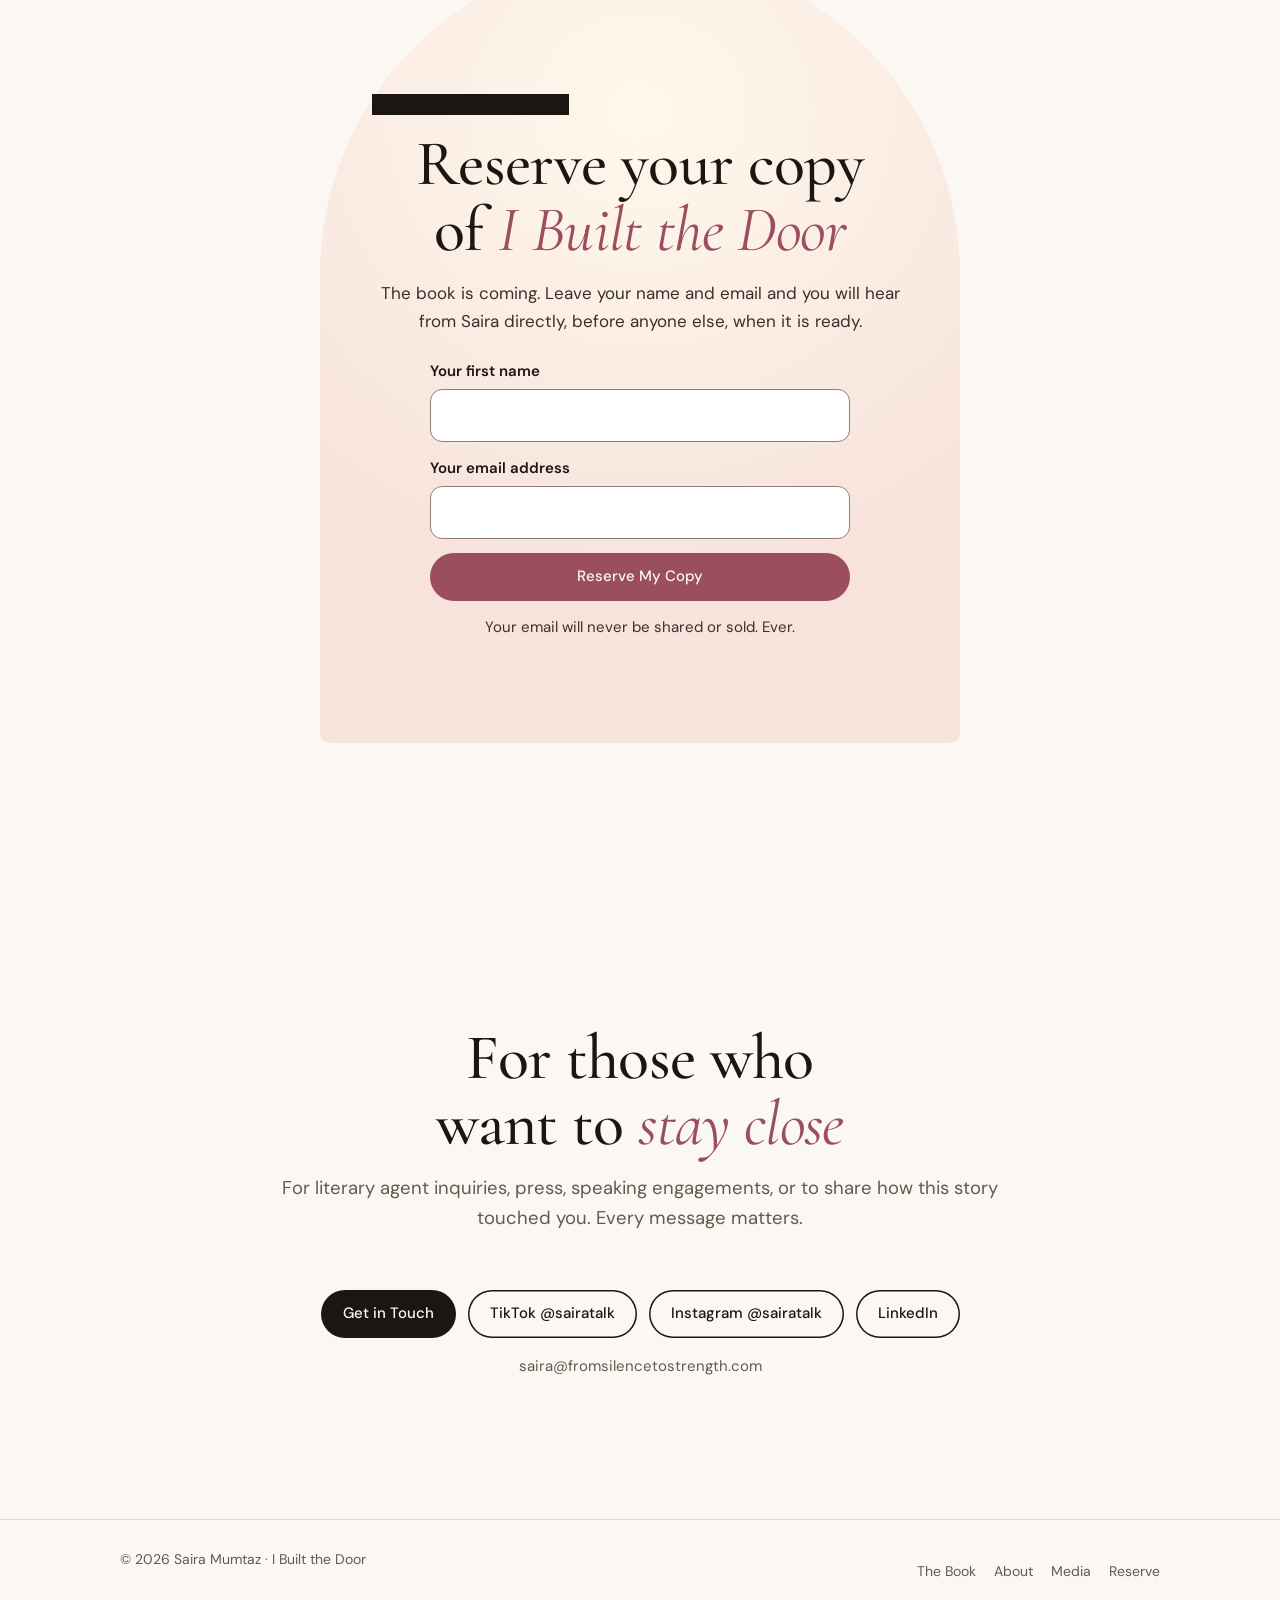
==== commit 0ac6eb5a: "New design: I Built the Door site with sunrise keyhole Redesigned author site: new title I Built the" ====
--- a/index.html
+++ b/index.html
@@ -1,519 +1,354 @@
-<!DOCTYPE html>
+<!doctype html>
 <html lang="en">
 <head>
-<meta charset="UTF-8"/>
-<meta name="viewport" content="width=device-width, initial-scale=1.0"/>
-<title>Saira Mumtaz — From Silence to Strength | Author of UNSILENCED</title>
-<meta name="description" content="Saira Mumtaz is the author of UNSILENCED — They Built the Cage. I Built the Door. A memoir of survival, defiance, and the courage to break free."/>
-<meta name="keywords" content="Saira Mumtaz, UNSILENCED, From Silence to Strength, memoir, survivor, trauma, arranged marriage, single mother, ADHD, perimenopause, generational trauma"/>
-<meta name="author" content="Saira Mumtaz"/>
-<meta name="robots" content="index, follow"/>
-<meta property="og:title" content="Saira Mumtaz — Author of UNSILENCED"/>
-<meta property="og:description" content="They Built the Cage. I Built the Door. A memoir of survival, defiance, and the courage to break free."/>
-<meta property="og:type" content="website"/>
-<meta property="og:url" content="https://fromsilencetostrength.com"/>
-<meta property="og:image" content="https://fromsilencetostrength.com/saira-mumtaz-author.jpg"/>
-<meta property="og:image:alt" content="Saira Mumtaz, author of UNSILENCED"/>
-<meta name="twitter:image" content="https://fromsilencetostrength.com/saira-mumtaz-author.jpg"/>
-<meta name="twitter:card" content="summary_large_image"/>
-<meta name="twitter:title" content="Saira Mumtaz — Author of UNSILENCED"/>
-<meta name="twitter:description" content="They Built the Cage. I Built the Door. A memoir of survival, defiance, and the courage to break free."/>
-<link rel="canonical" href="https://fromsilencetostrength.com"/>
+<!-- Google tag (gtag.js) -->
+<script async src="https://www.googletagmanager.com/gtag/js?id=G-B0QTELP16X"></script>
+<script>window.dataLayer=window.dataLayer||[];function gtag(){dataLayer.push(arguments);}gtag('js',new Date());gtag('config','G-B0QTELP16X');</script>
+<meta charset="utf-8">
+<meta name="viewport" content="width=device-width, initial-scale=1, viewport-fit=cover">
+<title>Saira Mumtaz | Author of I Built the Door: A Memoir of a Girl Raised to Be a Wife</title>
+<meta name="description" content="Saira Mumtaz is the author of I Built the Door, a memoir of a girl raised to be a wife who survived, defied, and broke the cycle for her children.">
+<meta name="author" content="Saira Mumtaz">
+<meta name="robots" content="index, follow">
+<link rel="canonical" href="https://fromsilencetostrength.com/">
+<meta property="og:type" content="website">
+<meta property="og:url" content="https://fromsilencetostrength.com/">
+<meta property="og:title" content="Saira Mumtaz | Author of I Built the Door">
+<meta property="og:description" content="They built the cage. I built the door. A memoir of a girl raised to be a wife.">
+<meta property="og:image" content="https://fromsilencetostrength.com/saira-mumtaz-author.jpg">
+<meta property="og:image:alt" content="Saira Mumtaz, author of I Built the Door">
+<meta name="twitter:card" content="summary_large_image">
+<meta name="twitter:title" content="Saira Mumtaz | Author of I Built the Door">
+<meta name="twitter:description" content="They built the cage. I built the door. A memoir of a girl raised to be a wife.">
+<meta name="twitter:image" content="https://fromsilencetostrength.com/saira-mumtaz-author.jpg">
 <script type="application/ld+json">
-{
-  "@context": "https://schema.org",
-  "@graph": [
-    {
-      "@type": "WebSite",
-      "@id": "https://fromsilencetostrength.com/#website",
-      "url": "https://fromsilencetostrength.com/",
-      "name": "Saira Mumtaz — Author of UNSILENCED",
-      "publisher": {"@id": "https://fromsilencetostrength.com/about.html#saira"}
-    },
-    {
-      "@type": "Person",
-      "@id": "https://fromsilencetostrength.com/about.html#saira",
-      "name": "Saira Mumtaz",
-      "alternateName": "@sairatalk",
-      "url": "https://fromsilencetostrength.com/about.html",
-      "image": "https://fromsilencetostrength.com/saira-mumtaz-author.jpg",
-      "jobTitle": ["Author", "IT Project Manager", "Advocate"],
-      "description": "Saira Mumtaz is the author of UNSILENCED: They Built the Cage. I Built the Door., a memoir of survival, defiance, healing, and breaking generational cycles.",
-      "sameAs": [
-        "https://www.tiktok.com/@sairatalk",
-        "https://www.instagram.com/sairatalk/",
-        "https://www.linkedin.com/in/saira-mumtaz"
-      ],
-      "knowsAbout": ["memoir writing", "survivor advocacy", "generational trauma", "single motherhood", "ADHD in women", "perimenopause"]
-    },
-    {
-      "@type": "Book",
-      "@id": "https://fromsilencetostrength.com/unsilenced.html#book",
-      "name": "UNSILENCED: They Built the Cage. I Built the Door.",
-      "url": "https://fromsilencetostrength.com/unsilenced.html",
-      "author": {"@id": "https://fromsilencetostrength.com/about.html#saira"},
-      "genre": ["Memoir", "Survival", "Trauma and Healing", "Women's Stories"],
-      "inLanguage": "en",
-      "description": "A memoir of survival, defiance, motherhood, healing and the courage to break generational cycles."
-    }
-  ]
-}
+{"@context":"https://schema.org","@graph":[
+{"@type":"Person","@id":"https://fromsilencetostrength.com/#saira","name":"Saira Mumtaz","jobTitle":"Author","url":"https://fromsilencetostrength.com/","image":"https://fromsilencetostrength.com/saira-mumtaz-author.jpg","sameAs":["https://www.tiktok.com/@sairatalk","https://www.instagram.com/sairatalk","https://linkedin.com/in/saira-mumtaz"]},
+{"@type":"Book","name":"I Built the Door","alternateName":"I Built the Door: A Memoir of a Girl Raised to Be a Wife","author":{"@id":"https://fromsilencetostrength.com/#saira"},"genre":"Memoir","inLanguage":"en"},
+{"@type":"WebSite","@id":"https://fromsilencetostrength.com/#website","url":"https://fromsilencetostrength.com/","name":"Saira Mumtaz | I Built the Door","publisher":{"@id":"https://fromsilencetostrength.com/#saira"}}]}
 </script>
-<link rel="preconnect" href="https://fonts.googleapis.com"/>
-<link href="https://fonts.googleapis.com/css2?family=Cormorant+Garamond:ital,wght@0,300;0,400;0,500;1,300;1,400;1,500&family=DM+Sans:wght@300;400;500&display=swap" rel="stylesheet"/>
-<style>
-:root{--ivory:#faf7f2;--ivory-deep:#f2ede4;--ivory-card:#ede8df;--dusty:#b56878;--dusty-light:#c98ea0;--dusty-pale:rgba(181,104,120,.1);--dusty-border:rgba(181,104,120,.25);--gold:#8a6e2f;--ink:#1a1410;--ink-mid:#3d3028;--muted:#5c4a42;--serif:"Cormorant Garamond",Georgia,serif;--sans:"DM Sans",system-ui,sans-serif}
-*{box-sizing:border-box;margin:0;padding:0}
-html{scroll-behavior:smooth}
-body{background:var(--ivory);color:var(--ink);font-family:var(--sans);font-weight:300;overflow-x:hidden;cursor:none}
-.skip-nav{position:absolute;top:-40px;left:0;background:var(--ink);color:var(--ivory);padding:.5rem 1rem;z-index:9999;font-size:.9rem;transition:top .3s;text-decoration:none}
-.skip-nav:focus{top:0}
-#cur{position:fixed;width:8px;height:8px;background:var(--dusty);border-radius:50%;pointer-events:none;z-index:9999;transform:translate(-50%,-50%)}
-#cur-ring{position:fixed;width:28px;height:28px;border:1px solid rgba(196,120,138,.4);border-radius:50%;pointer-events:none;z-index:9998;transform:translate(-50%,-50%);transition:width .3s,height .3s,border-color .3s}
-nav{position:fixed;top:0;left:0;right:0;z-index:100;padding:1.4rem 4rem;display:flex;justify-content:space-between;align-items:center;background:rgba(250,247,242,.92);backdrop-filter:blur(12px);border-bottom:1px solid rgba(196,120,138,.1)}
-.nav-name{font-family:var(--serif);font-size:1rem;font-style:italic;color:var(--gold);text-decoration:none;letter-spacing:.03em}
-.nav-links{display:flex;gap:2.5rem;list-style:none}
-.nav-links a{font-size:.62rem;letter-spacing:.25em;text-transform:uppercase;color:var(--muted);text-decoration:none;transition:color .3s}
-.nav-links a:hover,.nav-links a:focus{color:var(--dusty);outline:2px solid var(--dusty);outline-offset:3px}
-.hero{min-height:100vh;display:flex;flex-direction:column;align-items:center;justify-content:center;text-align:center;position:relative;overflow:hidden;padding:9rem 2rem 5rem}
-.hero-bg{position:absolute;inset:0;background:radial-gradient(ellipse 80% 60% at 50% 40%,rgba(196,120,138,.08) 0%,transparent 70%),radial-gradient(ellipse 40% 50% at 15% 80%,rgba(184,146,74,.06) 0%,transparent 60%)}
-.hero-inner{position:relative;z-index:2;max-width:820px}
-.hero-pre{display:flex;align-items:center;justify-content:center;gap:.9rem;margin-bottom:2.5rem;opacity:0;animation:fadeUp .9s .3s forwards}
-.hero-pre-line{width:36px;height:1px;background:var(--dusty);opacity:.5}
-.hero-pre span{font-size:.58rem;letter-spacing:.38em;text-transform:uppercase;color:var(--dusty)}
-.hero-h1{font-family:var(--serif);font-size:clamp(3.2rem,7vw,6.5rem);font-weight:300;line-height:1.06;color:var(--ink);opacity:0;animation:fadeUp .9s .5s forwards}
-.hero-h1 em{font-style:italic;color:var(--dusty);display:block}
-.hero-rule{width:60px;height:1px;background:linear-gradient(to right,transparent,var(--gold),transparent);margin:2rem auto;opacity:0;animation:fadeIn 1s .9s forwards}
-.hero-sub{font-family:var(--serif);font-style:italic;font-size:clamp(1rem,1.8vw,1.25rem);color:var(--muted);letter-spacing:.05em;line-height:1.7;opacity:0;animation:fadeUp .9s .8s forwards;margin-bottom:3rem}
-.hero-btns{display:flex;gap:1.25rem;justify-content:center;flex-wrap:wrap;opacity:0;animation:fadeUp .9s 1s forwards;position:relative;z-index:3}
-.btn-primary{font-size:.62rem;letter-spacing:.22em;text-transform:uppercase;text-decoration:none;padding:.95rem 2.4rem;background:var(--ink);color:var(--ivory);border:1px solid var(--ink);transition:background .3s,transform .2s;display:inline-block;cursor:pointer;font-family:var(--sans)}
-.btn-primary:hover,.btn-primary:focus{background:var(--ink-mid);transform:translateY(-2px);outline:2px solid var(--dusty);outline-offset:3px}
-.btn-soft{font-size:.62rem;letter-spacing:.22em;text-transform:uppercase;text-decoration:none;padding:.95rem 2.4rem;background:transparent;color:var(--ink);border:1px solid rgba(26,20,16,.2);transition:border-color .3s,background .3s,transform .2s;display:inline-block}
-.btn-soft:hover,.btn-soft:focus{border-color:#b06070;background:var(--dusty-pale);transform:translateY(-2px);outline:2px solid var(--dusty);outline-offset:3px}
-
-
-section{padding:7rem 4rem}
-.container{max-width:1080px;margin:0 auto}
-.narrow{max-width:680px;margin:0 auto}
-.s-eyebrow{font-size:.58rem;letter-spacing:.38em;text-transform:uppercase;color:var(--dusty);margin-bottom:1.2rem;display:flex;align-items:center;gap:.75rem}
-.s-eyebrow::before{content:"";width:24px;height:1px;background:var(--dusty);opacity:.6}
-.s-title{font-family:var(--serif);font-size:clamp(1.9rem,3.5vw,2.9rem);font-weight:300;color:var(--ink);line-height:1.2;margin-bottom:1.5rem}
-.s-title em{font-style:italic;color:var(--dusty)}
-.reveal{opacity:0;transform:translateY(24px);transition:opacity .85s ease,transform .85s ease}
-.reveal.visible{opacity:1;transform:none}
-.d1{transition-delay:.12s}.d2{transition-delay:.24s}.d3{transition-delay:.36s}.d4{transition-delay:.5s}
-.book-section{background:var(--ivory-deep)}
-.book-inner{display:grid;grid-template-columns:1fr 1.3fr;gap:5rem;align-items:center}
-.book-visual{display:flex;justify-content:center}
-.book-object{width:260px;height:390px;position:relative;animation:bookFloat 7s ease-in-out infinite}
-.book-face{width:100%;height:100%;background:linear-gradient(160deg,var(--ivory-card) 0%,var(--ivory-deep) 100%);border:1px solid var(--dusty-border);display:flex;flex-direction:column;align-items:center;justify-content:center;padding:2rem;gap:1.2rem;box-shadow:4px 8px 40px rgba(26,20,16,.1),inset 0 1px 0 rgba(255,255,255,.6);position:relative}
-.book-face::before{content:"";position:absolute;inset:10px;border:1px solid var(--dusty-border);pointer-events:none}
-.book-gem{font-size:1.8rem;color:var(--dusty);opacity:.5}
-.book-title-inner{font-family:var(--serif);font-size:1.1rem;color:var(--ink);text-align:center;letter-spacing:.06em;line-height:1.35}
-.book-sub-inner{font-family:var(--serif);font-style:italic;font-size:.78rem;color:var(--muted);text-align:center;line-height:1.5}
-.book-author-inner{font-family:var(--sans);font-size:.55rem;letter-spacing:.28em;text-transform:uppercase;color:var(--gold);position:absolute;bottom:1.6rem}
-.book-badge{position:absolute;top:-14px;right:-14px;background:var(--dusty);color:white;font-size:.5rem;letter-spacing:.2em;text-transform:uppercase;padding:.4rem .9rem}
-.book-content p{font-size:1rem;color:var(--muted);line-height:1.95;margin-bottom:1.3rem}
-.book-content p strong{color:var(--ink-mid);font-weight:500}
-.book-tags{display:flex;flex-wrap:wrap;gap:.5rem;margin-top:1.75rem}
-.tag{font-size:.55rem;letter-spacing:.15em;text-transform:uppercase;padding:.3rem .85rem;border:1px solid var(--dusty-border);color:#b06070;background:var(--dusty-pale)}
-.quote-band{background:var(--ink);padding:6rem 4rem;text-align:center;position:relative;overflow:hidden}
-.qb-ornament{position:absolute;top:-3rem;left:3rem;font-family:var(--serif);font-size:18rem;color:rgba(196,120,138,.07);line-height:1;pointer-events:none;font-style:italic}
-.q-text{font-family:var(--serif);font-style:italic;font-size:clamp(1.4rem,2.8vw,2.2rem);color:var(--ivory);line-height:1.55;max-width:820px;margin:0 auto 1.5rem;position:relative;z-index:1}
-.q-attr{font-size:.58rem;letter-spacing:.3em;text-transform:uppercase;color:var(--dusty-light);position:relative;z-index:1}
-.themes-section{background:var(--ivory)}
-.themes-grid{display:grid;grid-template-columns:repeat(3,1fr);gap:1.5rem;margin-top:3.5rem}
-.theme-card{background:var(--ivory-deep);border:1px solid var(--ivory-card);padding:2.5rem 2rem;transition:border-color .3s,box-shadow .3s}
-.theme-card:hover{border-color:var(--dusty-border);box-shadow:0 8px 32px rgba(196,120,138,.1)}
-.t-num{font-size:.55rem;letter-spacing:.3em;text-transform:uppercase;color:var(--gold);margin-bottom:1.1rem;display:block}
-.t-title{font-family:var(--serif);font-size:1.2rem;color:var(--ink);margin-bottom:.85rem;line-height:1.3}
-.t-desc{font-size:.88rem;color:var(--muted);line-height:1.85}
-.foryou-section{background:var(--ivory-deep)}
-.fy-grid{display:grid;grid-template-columns:1fr 1fr;gap:.75rem;margin-top:3rem;list-style:none}
-.fy-item{display:flex;align-items:flex-start;gap:.85rem;padding:1.2rem 1.4rem;background:var(--ivory);border:1px solid var(--ivory-card);transition:border-color .3s,background .3s}
-.fy-item:hover{border-color:var(--dusty-border);background:var(--dusty-pale)}
-.fy-dot{color:var(--dusty);font-size:.75rem;margin-top:.25rem;flex-shrink:0}
-.fy-txt{font-size:.9rem;color:var(--muted);line-height:1.75}
-.zahida-section{background:var(--ink);padding:7rem 4rem;position:relative;overflow:hidden}
-.zahida-section::before{content:"";position:absolute;inset:0;background:radial-gradient(ellipse 70% 60% at 30% 50%,rgba(196,120,138,.06) 0%,transparent 70%)}
-.zahida-inner{max-width:1080px;margin:0 auto;display:grid;grid-template-columns:1fr 1.5fr;gap:6rem;align-items:center;position:relative;z-index:1}
-.zahida-label{font-size:.58rem;letter-spacing:.38em;text-transform:uppercase;color:var(--dusty-light);margin-bottom:1.5rem;display:flex;align-items:center;gap:.75rem}
-.zahida-label::before{content:"";width:24px;height:1px;background:var(--dusty);opacity:.5}
-.zahida-name{font-family:var(--serif);font-size:clamp(3.5rem,7vw,5.5rem);font-weight:300;color:var(--ivory);line-height:1;letter-spacing:.02em;margin-bottom:.5rem}
-.zahida-name em{display:block;font-style:italic;color:rgba(250,247,242,.55);font-size:.38em;letter-spacing:.12em;margin-top:.5rem;font-family:var(--sans);font-weight:300}
-.zahida-rule{width:40px;height:1px;background:var(--dusty);opacity:.4;margin:1.8rem 0}
-.zahida-dedication{font-family:var(--serif);font-style:italic;font-size:1.05rem;color:rgba(250,247,242,.82);line-height:1.75}
-.zahida-content p{font-size:.97rem;color:rgba(250,247,242,.75);line-height:1.95;margin-bottom:1.3rem}
-.zahida-content p strong{color:rgba(250,247,242,.85);font-weight:400}
-.zahida-quote{font-family:var(--serif);font-style:italic;font-size:1.25rem;color:var(--dusty-light);line-height:1.65;margin-top:2rem;padding-left:1.5rem;border-left:1px solid rgba(196,120,138,.4)}
-.kids-section{background:var(--ivory)}
-.kids-grid{display:grid;grid-template-columns:repeat(3,1fr);gap:2rem;margin-top:3.5rem}
-.kid-card{background:var(--ivory-deep);border:1px solid var(--dusty-border);padding:2.5rem 2rem;position:relative;overflow:hidden}
-.kid-card::before{content:"";position:absolute;top:0;left:0;right:0;height:3px;background:linear-gradient(to right,var(--dusty),var(--gold))}
-.kid-age{font-size:.52rem;letter-spacing:.3em;text-transform:uppercase;color:var(--gold);margin-bottom:.8rem;display:block}
-.kid-name{font-family:var(--serif);font-size:1.6rem;color:var(--ink);margin-bottom:1rem;line-height:1.2}
-.kid-desc{font-size:.9rem;color:#63514a;line-height:1.88}
-.kid-proof{font-family:var(--serif);font-style:italic;font-size:1rem;color:var(--dusty);margin-top:1.2rem;line-height:1.55;border-top:1px solid var(--dusty-border);padding-top:1rem}
-.kid-activities{display:flex;flex-wrap:wrap;gap:.4rem;margin-top:1rem}
-.kid-activity{font-size:.5rem;letter-spacing:.15em;text-transform:uppercase;padding:.25rem .7rem;border:1px solid var(--dusty-border);color:#b06070;background:var(--dusty-pale)}
-.about-section{background:var(--ivory-deep)}
-.about-inner{display:grid;grid-template-columns:380px 1fr;gap:5.5rem;align-items:start}
-.about-photo-wrap{position:relative}
-.about-photo{width:100%;height:520px;object-fit:cover;object-position:center top;display:block;filter:grayscale(100%) contrast(1.08) brightness(.96)}
-.photo-frame-line{position:absolute;bottom:-18px;right:-18px;width:65%;height:65%;border:1px solid var(--dusty-border);z-index:-1}
-.photo-caption{margin-top:1.1rem;font-size:.55rem;letter-spacing:.22em;text-transform:uppercase;color:var(--gold)}
-.about-content .lead{font-family:var(--serif);font-style:italic;font-size:1.18rem;color:var(--ink-mid);line-height:1.78;margin-bottom:1.4rem}
-.about-content p{font-size:.97rem;color:var(--muted);line-height:1.95;margin-bottom:1.2rem}
-.about-stats{display:grid;grid-template-columns:repeat(3,1fr);gap:1rem;margin-top:2.5rem;padding-top:2.5rem;border-top:1px solid var(--ivory-card)}
-.stat-n{font-family:var(--serif);font-size:2.2rem;color:var(--dusty);display:block;margin-bottom:.2rem;font-weight:400}
-.stat-l{font-size:.55rem;letter-spacing:.15em;text-transform:uppercase;color:var(--muted);line-height:1.55}
-.preorder-section{background:var(--ink);padding:7rem 4rem;text-align:center;position:relative;overflow:hidden}
-.preorder-section::before{content:"";position:absolute;inset:0;background:radial-gradient(ellipse 60% 50% at 50% 50%,rgba(196,120,138,.08) 0%,transparent 70%)}
-.preorder-inner{position:relative;z-index:1;max-width:640px;margin:0 auto}
-.preorder-eyebrow{font-size:.58rem;letter-spacing:.38em;text-transform:uppercase;color:var(--dusty-light);margin-bottom:1.5rem;display:flex;align-items:center;justify-content:center;gap:.75rem}
-.preorder-eyebrow::before,.preorder-eyebrow::after{content:"";width:24px;height:1px;background:var(--dusty);opacity:.4}
-.preorder-title{font-family:var(--serif);font-size:clamp(2rem,4vw,3rem);font-weight:300;color:var(--ivory);line-height:1.2;margin-bottom:1rem}
-.preorder-title em{font-style:italic;color:var(--dusty-light)}
-.preorder-sub{font-family:var(--serif);font-style:italic;font-size:1.05rem;color:rgba(250,247,242,.7);line-height:1.7;margin-bottom:2.5rem}
-.preorder-form{display:flex;gap:.75rem;flex-wrap:wrap;justify-content:center}
-.preorder-form input{font-family:var(--sans);font-size:.85rem;padding:.9rem 1.2rem;background:rgba(250,247,242,.07);border:1px solid rgba(196,120,138,.3);color:var(--ivory);outline:none;transition:border-color .3s;flex:1;min-width:190px}
-.preorder-form input::placeholder{color:rgba(250,247,242,.72)}
-.preorder-form input:focus{border-color:var(--dusty);outline:2px solid var(--dusty);outline-offset:2px}
-.preorder-form button{font-family:var(--sans);font-size:.62rem;letter-spacing:.22em;text-transform:uppercase;padding:.9rem 2rem;background:var(--dusty);color:white;border:none;cursor:pointer;transition:background .3s,transform .2s;white-space:nowrap}
-.preorder-form button:hover,.preorder-form button:focus{background:var(--dusty-light);transform:translateY(-2px);outline:2px solid var(--dusty-light);outline-offset:3px}
-.preorder-note{font-size:.7rem;color:rgba(250,247,242,.72);margin-top:1.2rem;letter-spacing:.05em}
-.preorder-success{display:none;font-family:var(--serif);font-style:italic;font-size:1.15rem;color:var(--dusty-light);margin-top:2rem;line-height:1.7;padding:1.5rem;border:1px solid rgba(196,120,138,.3)}
-.contact-section{background:var(--ivory-deep);text-align:center;padding:8rem 4rem}
-.contact-section p{font-size:.98rem;color:var(--muted);max-width:520px;margin:0 auto 2.5rem;line-height:1.9}
-.social-row{display:flex;justify-content:center;gap:2.5rem;margin-top:2.2rem;flex-wrap:wrap}
-.social-row a{font-size:.58rem;letter-spacing:.22em;text-transform:uppercase;color:var(--muted);text-decoration:none;transition:color .3s}
-.social-row a:hover,.social-row a:focus{color:var(--dusty);outline:2px solid var(--dusty);outline-offset:3px}
-footer{background:var(--ink);padding:2.5rem 4rem;display:flex;justify-content:space-between;align-items:center;flex-wrap:wrap;gap:1rem}
-.foot-left .foot-brand{font-family:var(--serif);font-style:italic;font-size:1rem;color:var(--gold)}
-.foot-left .foot-sub{font-size:.55rem;letter-spacing:.15em;text-transform:uppercase;color:rgba(250,247,242,.55);margin-top:.25rem}
-.foot-right{display:flex;flex-direction:column;align-items:flex-end;gap:.5rem}
-.foot-social{display:flex;gap:1.5rem}
-.foot-social a{font-size:.55rem;letter-spacing:.15em;text-transform:uppercase;color:rgba(250,247,242,.82);text-decoration:none;transition:color .3s}
-.foot-social a:hover{color:var(--dusty-light)}
-.foot-copy{font-size:.55rem;letter-spacing:.12em;color:rgba(250,247,242,.45)}
-@keyframes fadeUp{from{opacity:0;transform:translateY(20px)}to{opacity:1;transform:none}}
-@keyframes fadeIn{from{opacity:0}to{opacity:1}}
-@keyframes bookFloat{0%,100%{transform:translateY(0) rotate(-.4deg)}50%{transform:translateY(-12px) rotate(-.4deg)}}
-
-a:focus,button:focus{outline:2px solid var(--dusty);outline-offset:3px}
-@media(prefers-reduced-motion:reduce){*{animation:none!important;transition:none!important}html{scroll-behavior:auto}}
-@media(max-width:960px){nav{padding:1.2rem 2rem}.nav-links{gap:1.5rem}.book-inner,.about-inner,.zahida-inner{grid-template-columns:1fr;gap:3rem}.themes-grid,.fy-grid,.kids-grid{grid-template-columns:1fr}section,.preorder-section,.zahida-section{padding:5rem 2rem}footer{flex-direction:column;text-align:center;padding:2rem}.foot-right{align-items:center}}
-@media(max-width:560px){.nav-links{display:none}.hero-h1{font-size:2.6rem}.about-stats{grid-template-columns:1fr 1fr}.preorder-form{flex-direction:column}.preorder-form input,.preorder-form button{width:100%}}
-</style>
+<link rel="preconnect" href="https://fonts.googleapis.com">
+<link rel="preconnect" href="https://fonts.gstatic.com" crossorigin>
+<link rel="stylesheet" href="https://fonts.googleapis.com/css2?family=Cormorant+Garamond:ital,wght@0,400;0,500;0,600;1,400;1,500&family=DM+Sans:opsz,wght@9..40,400;9..40,500;9..40,600&display=swap">
+<link rel="stylesheet" href="/site.css">
+<link rel="icon" href="/favicon.svg" type="image/svg+xml">
+<link rel="icon" href="/favicon.ico" sizes="32x32">
+<link rel="apple-touch-icon" href="/apple-touch-icon.png">
+
+
 </head>
 <body>
-<a class="skip-nav" href="#main-content">Skip to main content</a>
-<div id="cur" aria-hidden="true"></div>
-<div id="cur-ring" aria-hidden="true"></div>
-
-<nav role="navigation" aria-label="Main navigation">
-  <a href="#" class="nav-name" aria-label="Saira Mumtaz — Home">Saira Mumtaz</a>
-  <ul class="nav-links">
-    <li><a href="/unsilenced.html">The Book</a></li>
-    <li><a href="/about.html">About</a></li>
-    <li><a href="#reserve">Reserve a Copy</a></li>
-    <li><a href="#foryou">Is This For You</a></li>
-    <li><a href="#contact">Connect</a></li>
-  </ul>
+
+<a class="skip" href="#main">Skip to main content</a>
+
+<nav class="nav" id="nav" aria-label="Main">
+  <div class="container">
+    <a class="brand" href="#top">Saira Mumtaz</a>
+    <ul>
+      <li><a href="/book.html">The Book</a></li>
+      <li><a href="/about.html">About</a></li>
+      <li><a href="/media.html">Media</a></li>
+      <li class="wide-only"><a href="#reserve">Reserve</a></li>
+    </ul>
+    <a class="pill" href="#reserve">Reserve a Copy</a>
+  </div>
 </nav>
 
-<main id="main-content">
-
-<!-- HERO -->
-<section class="hero" id="home" aria-labelledby="hero-heading">
-  <div class="hero-bg" aria-hidden="true"></div>
-  <div class="hero-inner">
-    <div class="hero-pre" aria-hidden="true">
-      <div class="hero-pre-line"></div>
-      <span>Debut Memoir &nbsp;&middot;&nbsp; Coming Soon</span>
-      <div class="hero-pre-line"></div>
-    </div>
-    <h1 class="hero-h1" id="hero-heading">Saira Mumtaz<em>Author of UNSILENCED</em></h1>
-    <div class="hero-rule" aria-hidden="true"></div>
-    <p class="hero-sub">A Memoir of Survival, Defiance &amp; the Courage to Break Free</p>
-    <div class="hero-btns">
-      <a href="#book" class="btn-primary">Discover the Book</a>
-      <a href="#reserve" class="btn-soft">Reserve Your Copy</a>
-    </div>
-  </div>
-  
-</section>
-
-<!-- BOOK -->
-<section class="book-section" id="book" aria-labelledby="book-heading">
-  <div class="container">
-    <div class="book-inner">
-      <div class="book-visual reveal" role="img" aria-label="Book cover of UNSILENCED by Saira Mumtaz">
-        <div class="book-object">
-          <div class="book-badge">Coming Soon</div>
-          <div class="book-face">
-            <div class="book-gem" aria-hidden="true">&#10022;</div>
-            <div class="book-title-inner">UNSILENCED</div>
-            <div class="book-sub-inner">They Built the Cage.<br/>I Built the Door.</div>
-            <div class="book-author-inner">Saira Mumtaz</div>
-          </div>
+<main id="main">
+  <!-- B: the keyhole -->
+  <header class="keyhole-track" id="top">
+    <div class="kh-stage" id="khStage">
+      <canvas class="plaster" id="plaster" aria-hidden="true"></canvas>
+      <div class="halo" aria-hidden="true"></div>
+      <div class="door-light" id="doorLight" aria-hidden="true"><div class="scene"><span class="sun"></span><span class="sea"></span></div></div>
+      <div class="wall-text top" aria-hidden="true">Saira Mumtaz · I Built the Door<br>Scroll to open</div>
+      <div class="wall-text bottom" aria-hidden="true">They Built the Cage. I Built the Door.</div>
+      <div class="room" id="room">
+        <span class="label">Debut Memoir · Coming Soon</span>
+        <h1>Saira Mumtaz</h1>
+        <p class="door-line">Author of I Built the Door</p>
+        <p class="meta">A Memoir of Survival, Defiance &amp; the Courage to Break Free</p>
+        <div class="cta"><a class="pill rose" href="#reserve">Reserve Your Copy</a><a class="textlink" href="#told">Discover the Book <span aria-hidden="true">→</span></a></div>
+      </div>
+    </div>
+  </header>
+
+  <!-- A: what they told her (every line is from the current site) -->
+  <section class="told-track" id="told" aria-labelledby="told-h" style="padding:0">
+    <div class="told-stage">
+      <div class="container">
+        <span class="label" id="told-h">They Built the Cage.</span>
+        <div class="said" id="said">
+          <span class="line"><span class="t">She would end up with nothing.</span></span>
+          <span class="line"><span class="t">She was ruining her children.</span></span>
+          <span class="line"><span class="t">She would end up on the streets.</span></span>
+          <span class="line"><span class="t">No one would help her.</span></span>
         </div>
-      </div>
-      <div class="book-content">
-        <p class="s-eyebrow reveal">The Book</p>
-        <h2 class="s-title reveal d1" id="book-heading">A story about what happens <em>when survival is no longer enough.</em></h2>
-        <p class="reveal d2"><strong>UNSILENCED</strong> is the memoir no one was supposed to write. Born into a high-control household where her entire existence had one purpose — to become a wife — Saira Mumtaz survived sexual abuse, an arranged marriage at seventeen, two controlling marriages, the disappearance of her mother at fourteen, and a community that told her she was ruining her children by daring to choose herself.</p>
-        <p class="reveal d2">She left at thirty-three. With three children. The youngest was two years old. She did it completely alone. Her father and her ex-husbands told her she would end up on the streets with nowhere to go and no one to help her.</p>
-        <p class="reveal d3">She left at thirty-three with nothing but her children and a decision — that they would not have to overcome what she was forced to endure her entire life. They never did.</p>
-        <div class="book-tags reveal d4">
-          <span class="tag">Memoir</span>
-          <span class="tag">Survival &amp; Defiance</span>
-          <span class="tag">Trauma &amp; Healing</span>
-          <span class="tag">ADHD</span>
-          <span class="tag">Single Motherhood</span>
-          <span class="tag">Generational Trauma</span>
-          <span class="tag">Perimenopause</span>
+        <div>
+          <div class="word" id="word" aria-label="I Built the Door."></div>
+          <div class="word-by">A Memoir of a Girl Raised to Be a Wife · Saira Mumtaz</div>
         </div>
       </div>
     </div>
-  </div>
-</section>
-
-<!-- QUOTE 1 -->
-<div class="quote-band" role="blockquote" aria-label="Quote from Saira Mumtaz">
-  <div class="qb-ornament" aria-hidden="true">&ldquo;</div>
-  <p class="q-text reveal">"They said I would end up with nothing. They were so certain. They had no idea that I had already lost everything that mattered — and survived it. What was left to fear?"</p>
-  <p class="q-attr reveal d1">Saira Mumtaz &nbsp;&middot;&nbsp; UNSILENCED</p>
-</div>
-
-<!-- THEMES -->
-<section class="themes-section" aria-labelledby="themes-heading">
-  <div class="container">
-    <p class="s-eyebrow reveal">The Journey</p>
-    <h2 class="s-title reveal d1" id="themes-heading">Three parts. <em>One truth.</em></h2>
-    <div class="themes-grid" role="list">
-      <div class="theme-card reveal" role="listitem">
-        <span class="t-num">Part I</span>
-        <div class="t-title">The Cost of Survival</div>
-        <p class="t-desc">The cage. The father. The brother. The mother who disappeared. The girl who learned that silence was the price of survival — and how she found the first crack in the wall.</p>
-      </div>
-      <div class="theme-card reveal d1" role="listitem">
-        <span class="t-num">Part II</span>
-        <div class="t-title">Understanding the Root</div>
-        <p class="t-desc">Two marriages. Single motherhood. Undiagnosed ADHD. A nervous system wired for survival. Why the body never forgets — and what perimenopause does when decades of trauma finally surface.</p>
-      </div>
-      <div class="theme-card reveal d2" role="listitem">
-        <span class="t-num">Part III</span>
-        <div class="t-title">Becoming</div>
-        <p class="t-desc">Fatima in uniform. Ibraheem standing tall. Aaira living out loud. A kind man who finally sees her whole. A mother named Zahida — finally free. This is what breaking the cycle actually looks like.</p>
-      </div>
-    </div>
-  </div>
-</section>
-
-<!-- ZAHIDA -->
-<div class="zahida-section" id="zahida" aria-labelledby="zahida-heading">
-  <div class="zahida-inner">
-    <div>
-      <p class="zahida-label reveal">This Book Is Dedicated To</p>
-      <h2 class="zahida-name reveal d1" id="zahida-heading">Zahida<em>My Mother</em></h2>
-      <div class="zahida-rule reveal d2" aria-hidden="true"></div>
-      <p class="zahida-dedication reveal d3">She survived daily abuse at the hands of a man and his entire family<br/>who believed she had no rights, no voice, and no worth.<br/>She survived it quietly — because that was the only option she was given.<br/>She is free now.<br/>This book is her freedom made loud.</p>
-    </div>
-    <div class="zahida-content">
-      <p class="reveal">His mother. His sisters. His brothers. They all participated. They all protected him. They all looked the other way.</p>
-      <p class="reveal d1">Zahida had no army. She had only herself — and the quiet, unbreakable decision to still be standing when it was over.</p>
-      <p class="zahida-quote reveal d2">"The full story of Zahida — and what it cost both of them — is in the pages of UNSILENCED."</p>
-    </div>
-  </div>
-</div>
-
-<!-- KIDS -->
-<section class="kids-section" id="kids" aria-labelledby="kids-heading">
-  <div class="container">
-    <p class="s-eyebrow reveal">The Proof</p>
-    <h2 class="s-title reveal d1" id="kids-heading">What breaking a cycle <em>actually looks like.</em></h2>
-    <p class="reveal d2" style="color:var(--muted);font-size:1rem;line-height:1.9;max-width:720px">They said she was ruining her children. They said leaving the religion, the family, the community was selfish and destructive. Here is what her three children are doing today — and they are every single one of them a reflection of her.</p>
-    <div class="kids-grid">
-
-      <div class="kid-card reveal">
-        <span class="kid-age">Oldest Daughter &nbsp;&middot;&nbsp; 23 Years Old</span>
-        <div class="kid-name">Fatima</div>
-        <p class="kid-desc">Fatima is twenty-three and serving in the United States Air Force as Military Police.</p>
-        <p class="kid-desc">She is the force Saira could not be — loud, uniformed, authorized, protected by the very institutions that never protected her mother.</p>
-        <p class="kid-desc">She carries herself with a confidence that is unfathomable for any woman in Saira's family or the community she came from.</p>
-        <p class="kid-desc">She is not just her mother's daughter. She is proof of what is possible when a girl is raised to know her own worth.</p>
-        <p class="kid-proof">"Fatima is the woman I could not be. She is the version of me that got to be free from the beginning. She is everything."</p>
-      </div>
-
-      <div class="kid-card reveal d1">
-        <span class="kid-age">Son &nbsp;&middot;&nbsp; 19 Years Old</span>
-        <div class="kid-name">Ibraheem</div>
-        <p class="kid-desc">Ibraheem is nineteen years old and one of the most beautiful human beings Saira has ever known.</p>
-        <p class="kid-desc">He was raised in a home where the women around him were treated with dignity — where love did not look like control, and strength did not look like silence.</p>
-        <p class="kid-desc">He knows how to be present. He knows how to listen. He respects the women in his home not because he was told to — but because he has never seen it any other way.</p>
-        <p class="kid-desc">The woman he brings into his life one day will know what it means to be truly seen. That is his mother's greatest gift to him.</p>
-        <p class="kid-proof">"Ibraheem is the son every mother hopes to raise. He is the man I always deserved to have in my corner — and now I do."</p>
-      </div>
-
-      <div class="kid-card reveal d2">
-        <span class="kid-age">Youngest &nbsp;&middot;&nbsp; 11 Years Old</span>
-        <div class="kid-name">Aaira</div>
-        <p class="kid-desc">Aaira is eleven years old and living at a volume Saira was never allowed to reach. She cheers. She plays volleyball. She plays in the band. She rides horses. She speaks her mind without apology, takes up space without guilt, and moves through the world like someone who has never once been told to disappear. She was two years old when Saira left everything. She has never known a life where her mother was not allowed to stay.</p>
-        <div class="kid-activities" aria-label="Aaira's activities">
-          <span class="kid-activity">Cheerleading</span>
-          <span class="kid-activity">Volleyball</span>
-          <span class="kid-activity">Band</span>
-          <span class="kid-activity">Horseback Riding</span>
+  </section>
+
+  <section class="book-sec" id="book" aria-labelledby="book-h">
+    <div class="container book-grid">
+      <div class="book-arch" id="bookArch" aria-hidden="true">
+        <div class="book3d" id="book3d">
+          <div class="face cover"><div class="k">COMING SOON</div><div class="t"><div class="mini-kh"></div><div class="title">I Built the Door</div><div class="tag">A Memoir of a Girl<br>Raised to Be a Wife</div></div><div class="au">Saira Mumtaz</div></div>
+          <div class="face spine"></div><div class="face pages"></div><div class="face back"></div>
         </div>
-        <p class="kid-proof">"Aaira is everything I was not allowed to be at eleven. Watching her live freely is the greatest healing I have ever experienced."</p>
-      </div>
-
-    </div>
-  </div>
-</section>
-
-<!-- ABOUT -->
-<section class="about-section" id="about" aria-labelledby="about-heading">
-  <div class="container">
-    <div class="about-inner">
-      <div class="about-photo-wrap reveal">
-        <img class="about-photo" src="saira-mumtaz-author.jpg" width="576" height="1024" loading="lazy" alt="Saira Mumtaz, author of UNSILENCED — black and white portrait"/>
-        <div class="photo-frame-line" aria-hidden="true"></div>
-        <p class="photo-caption">Saira Mumtaz &nbsp;&middot;&nbsp; Chicago, Illinois</p>
-      </div>
-      <div class="about-content">
-        <p class="s-eyebrow reveal">About the Author</p>
-        <h2 class="s-title reveal d1" id="about-heading">Saira <em>Mumtaz</em></h2>
-        <p class="lead reveal d2">Saira Mumtaz was born into a high-control household where her entire existence had one purpose: to become a wife.</p>
-        <p class="lead reveal d2">She survived sexual abuse, an arranged marriage at seventeen, two controlling marriages, and a decade without her mother Zahida — sent away when Saira was fourteen and not seen again until she was twenty-four.</p>
-        <p class="reveal d2">She left at thirty-three with three children, the youngest only two years old. No community. No safety net. Her father and her ex-husbands told her she would end up on the streets with nowhere to go and no one to help her.</p>
-        <p class="reveal d3">For ten years she raised Fatima, Ibraheem, and Aaira alone while working full-time as an IT Project Manager — managing undiagnosed ADHD, carrying decades of cultural and childhood trauma — while appearing completely fine. All three of her children are a reflection of her. Every single one of them.</p>
-        <p class="reveal d3">Today Saira is engaged to a kind man who sees her fully and is navigating perimenopause — which has brought decades of unprocessed trauma back to the surface. She shares her story at <strong>@sairatalk</strong> on TikTok and Instagram and is writing the book she needed and never found.</p>
-        <div class="about-stats reveal d4">
-          <div><span class="stat-n">10+</span><span class="stat-l">Years IT Project Management</span></div>
-          <div><span class="stat-n">3</span><span class="stat-l">Children Raised Alone</span></div>
-          <div><span class="stat-n">&#8734;</span><span class="stat-l">Cycles Broken</span></div>
-        </div>
-      </div>
-    </div>
-  </div>
-</section>
-
-<!-- QUOTE 2 -->
-<div class="quote-band" role="blockquote" aria-label="Quote from UNSILENCED">
-  <div class="qb-ornament" aria-hidden="true">&ldquo;</div>
-  <p class="q-text reveal">"Nothing in this universe is stronger than a woman who has decided she is done surviving."</p>
-  <p class="q-attr reveal d1">UNSILENCED &nbsp;&middot;&nbsp; Saira Mumtaz</p>
-</div>
-
-<!-- FOR YOU -->
-<section class="foryou-section" id="foryou" aria-labelledby="foryou-heading">
-  <div class="container">
-    <div class="narrow">
-      <p class="s-eyebrow reveal">This Book Is For You If</p>
-      <h2 class="s-title reveal d1" id="foryou-heading">You don't have to see yourself <em>everywhere</em> &mdash; just here</h2>
-    </div>
-    <ul class="fy-grid">
-      <li class="fy-item reveal"><span class="fy-dot" aria-hidden="true">&#10022;</span><span class="fy-txt">You have been called strong your whole life and no one ever asked what that cost you</span></li>
-      <li class="fy-item reveal d1"><span class="fy-dot" aria-hidden="true">&#10022;</span><span class="fy-txt">You function beautifully on the outside while something inside feels like it is barely holding on</span></li>
-      <li class="fy-item reveal"><span class="fy-dot" aria-hidden="true">&#10022;</span><span class="fy-txt">You survived a family, religion, relationship, or culture that tried to erase who you really are</span></li>
-      <li class="fy-item reveal d1"><span class="fy-dot" aria-hidden="true">&#10022;</span><span class="fy-txt">You are raising children while managing your own unmet needs in silence</span></li>
-      <li class="fy-item reveal"><span class="fy-dot" aria-hidden="true">&#10022;</span><span class="fy-txt">You are in perimenopause and every strategy that once worked has suddenly stopped</span></li>
-      <li class="fy-item reveal d1"><span class="fy-dot" aria-hidden="true">&#10022;</span><span class="fy-txt">You are a single mother, first-generation professional, or immigrant woman who became strong far too early</span></li>
-      <li class="fy-item reveal"><span class="fy-dot" aria-hidden="true">&#10022;</span><span class="fy-txt">You want to break the cycle but don't know yet what that looks like in practice</span></li>
-      <li class="fy-item reveal d1"><span class="fy-dot" aria-hidden="true">&#10022;</span><span class="fy-txt">You don't need more motivation. You need permission — to rest, to feel, to stop earning your worth</span></li>
-    </ul>
-  </div>
-</section>
-
-<!-- RESERVE -->
-<section class="preorder-section" id="reserve" aria-labelledby="reserve-heading">
-  <div class="preorder-inner">
-    <p class="preorder-eyebrow reveal">Be the First to Know</p>
-    <h2 class="preorder-title reveal d1" id="reserve-heading">Reserve your copy of <em>UNSILENCED</em></h2>
-    <p class="preorder-sub reveal d2">The book is coming. Leave your name and email and you will hear from Saira directly — before anyone else — when it is ready.</p>
-    <form class="preorder-form reveal d3" id="reserveForm" aria-label="Reserve a copy of UNSILENCED" novalidate>
-      <input type="text" name="name" id="reserveName" placeholder="Your first name" aria-label="Your first name" required autocomplete="given-name"/>
-      <input type="email" name="email" id="reserveEmail" placeholder="Your email address" aria-label="Your email address" required autocomplete="email"/>
-      <button type="submit" aria-label="Reserve my copy">Reserve My Copy</button>
-    </form>
-    <p class="preorder-note reveal d4">Your email will never be shared or sold. Ever.</p>
-    <div class="preorder-success" id="reserveSuccess" role="alert" aria-live="polite">
-      You are on the list. 🤍<br/>Thank you for being here. Saira will reach out to you directly when UNSILENCED is ready.
-    </div>
-  </div>
-</section>
-
-<!-- CONTACT -->
-<section class="contact-section" id="contact" aria-labelledby="contact-heading">
-  <div class="container">
-    <p class="s-eyebrow reveal" style="justify-content:center">Connect</p>
-    <h2 class="s-title reveal d1" id="contact-heading" style="text-align:center">For those who want to <em>stay close</em></h2>
-    <p class="reveal d2">For literary agent inquiries, press, speaking engagements, or to share how this story touched you — every message matters.</p>
-    <a href="mailto:saira@fromsilencetostrength.com" class="btn-primary reveal d3" aria-label="Send email to Saira Mumtaz">Get in Touch</a>
-    <div class="social-row reveal d4">
-      <a href="https://www.tiktok.com/@sairatalk" target="_blank" rel="noopener noreferrer" aria-label="Follow Saira on TikTok">TikTok @sairatalk</a>
-      <a href="https://www.instagram.com/sairatalk" target="_blank" rel="noopener noreferrer" aria-label="Follow Saira on Instagram">Instagram @sairatalk</a>
-      <a href="https://linkedin.com/in/saira-mumtaz" target="_blank" rel="noopener noreferrer" aria-label="Connect with Saira on LinkedIn">LinkedIn</a>
-    </div>
-  </div>
-</section>
+      </div>
+      <div class="book-copy">
+        <span class="label">The Book</span>
+        <h2 id="book-h">A story about what happens <em>when survival is no longer enough.</em></h2>
+        <p><strong>I Built the Door</strong> is the memoir no one was supposed to write. Born into a high-control household where her entire existence had one purpose, to become a wife, Saira Mumtaz survived sexual abuse, an arranged marriage at seventeen, two controlling marriages, the disappearance of her mother at fourteen, and a community that told her she was ruining her children by daring to choose herself.</p>
+        <p>She left at thirty-three. With three children. The youngest was two years old. She did it completely alone. Her father and her ex-husbands told her she would end up on the streets with nowhere to go and no one to help her.</p>
+        <p>She left at thirty-three with nothing but her children and a decision: that they would not have to overcome what she was forced to endure her entire life. They never did.</p>
+        <ul class="tags" aria-label="Themes"><li>Memoir</li><li>Survival &amp; Defiance</li><li>Trauma &amp; Healing</li><li>ADHD</li><li>Single Motherhood</li><li>Generational Trauma</li><li>Perimenopause</li></ul>
+        <blockquote class="pq">"They said I would end up with nothing. They were so certain. They had no idea that I had already lost everything that mattered, and survived it. What was left to fear?"<cite>Saira Mumtaz · I Built the Door</cite></blockquote>
+      </div>
+    </div>
+  </section>
+
+  <section id="journey" aria-labelledby="j-h">
+    <div class="container">
+      <div class="head"><span class="label">The Journey</span><h2 id="j-h">Three parts. <em>One truth.</em></h2></div>
+      <div class="parts">
+        <article class="part"><div class="n">Part I</div><h3>The Cost of Survival</h3><p>The cage. The father. The brother. The mother who disappeared. The girl who learned that silence was the price of survival, and how she found the first crack in the wall.</p></article>
+        <article class="part"><div class="n">Part II</div><h3>Understanding the Root</h3><p>Two marriages. Single motherhood. Undiagnosed ADHD. A nervous system wired for survival. Why the body never forgets, and what perimenopause does when decades of trauma finally surface.</p></article>
+        <article class="part lit"><div class="n">Part III</div><h3>Becoming</h3><p>Fatima in uniform. Ibraheem standing tall. Aaira living out loud. A kind man who finally sees her whole. And her mother Zahida, who Saira refused to become, or let her daughter follow the pattern. This is what breaking the cycle actually looks like.</p></article>
+      </div>
+    </div>
+  </section>
+
+  <section class="dedication" aria-labelledby="z-h">
+    <div class="container">
+      <div class="ded-arch">
+        <span class="label">This Book Is Dedicated To</span>
+        <h2 id="z-h">Zahida <em>My Mother</em></h2>
+        <p>She survived daily abuse at the hands of a man and his entire family who believed she had no rights, no voice, and no worth. She survived it quietly, because that was the only option she was given.</p>
+        <p class="free">She is free now. This book is her freedom made loud.</p>
+        <p>His mother. His sisters. His brothers. They all participated. They all protected him. They all looked the other way.</p>
+        <p>Zahida had no army. She had only herself, and the quiet, unbreakable decision to still be standing when it was over.</p>
+        <p class="ded-note">"The full story of Zahida, and what it cost both of them, is in the pages of I Built the Door."</p>
+      </div>
+    </div>
+  </section>
+
+  <section id="proof" aria-labelledby="p-h">
+    <div class="container">
+      <div class="head"><span class="label">The Proof</span><h2 id="p-h">What breaking a cycle <em>actually looks like.</em></h2><p>They said she was ruining her children. They said leaving the religion, the family, the community was selfish and destructive. Here is what her three children are doing today. Every single one of them is a reflection of her.</p></div>
+      <div class="kids">
+        <article class="kid">
+          <div class="age">Oldest Daughter · 23 Years Old</div><h3>Fatima</h3>
+          <p>Fatima is twenty-three and serving in the United States Air Force as Military Police.</p>
+            <p>She is the force Saira could not be: loud, uniformed, authorized, protected by the very institutions that never protected her mother.</p>
+            <p>She carries herself with a confidence that is unfathomable for any woman in Saira's family or the community she came from.</p>
+            <p>She is not just her mother's daughter. She is proof of what is possible when a girl is raised to know her own worth.</p>
+          <blockquote>"Fatima is the woman I could not be. She is the version of me that got to be free from the beginning. She is everything."</blockquote>
+        </article>
+        <article class="kid">
+          <div class="age">Son · 19 Years Old</div><h3>Ibraheem</h3>
+          <p>Ibraheem is nineteen years old and one of the most beautiful human beings Saira has ever known.</p>
+            <p>He was raised in a home where the women around him were treated with dignity, where love did not look like control, and strength did not look like silence.</p>
+            <p>He knows how to be present. He knows how to listen. He respects the women in his home not because he was told to, but because he has never seen it any other way.</p>
+            <p>The woman he brings into his life one day will know what it means to be truly seen. That is his mother's greatest gift to him.</p>
+          <blockquote>"Ibraheem is the son every mother hopes to raise. He is the man I always deserved to have in my corner. And now I do."</blockquote>
+        </article>
+        <article class="kid">
+          <div class="age">Youngest · 12 Years Old</div><h3>Aaira</h3>
+          <p>Aaira is twelve years old and living at a volume Saira was never allowed to reach. She cheers. She plays volleyball. She plays in the band. She rides horses. She speaks her mind without apology, takes up space without guilt, and moves through the world like someone who has never once been told to disappear. She was two years old when Saira left everything. She has never known a life where her mother was not allowed to stay.</p>
+          <ul class="tags" aria-label="Aaira's activities"><li>Cheerleading</li><li>Volleyball</li><li>Band</li><li>Horseback Riding</li></ul>
+          <blockquote>"Aaira is everything I was not allowed to be at twelve. Watching her live freely is the greatest healing I have ever experienced."</blockquote>
+        </article>
+      </div>
+    </div>
+  </section>
+
+  <section class="about" id="about" aria-labelledby="a-h">
+    <div class="container about-grid">
+      <figure class="portrait-wrap"><img class="portrait" src="/saira-mumtaz-author.jpg" alt="Saira Mumtaz, author of I Built the Door, black and white portrait" width="360" height="468" loading="lazy"><figcaption>Saira Mumtaz · Chicago, Illinois</figcaption></figure>
+      <div class="about-copy">
+        <span class="label">About the Author</span>
+        <h2 id="a-h">Saira <em>Mumtaz</em></h2>
+        <p>Saira Mumtaz was born into a high-control household where her entire existence had one purpose: to become a wife.</p>
+        <p>She survived sexual abuse, an arranged marriage at seventeen, two controlling marriages, and a decade without her mother Zahida, who was sent away when Saira was fourteen and not seen again until she was twenty-four.</p>
+        <p>She left at thirty-three with three children, the youngest only two years old. No community. No safety net. Her father and her ex-husbands told her she would end up on the streets with nowhere to go and no one to help her.</p>
+        <p>For ten years she raised Fatima, Ibraheem, and Aaira alone while working full-time as an IT Project Manager. She managed undiagnosed ADHD and carried decades of cultural and childhood trauma, all while appearing completely fine. All three of her children are a reflection of her. Every single one of them.</p>
+        <p>Today Saira is engaged to a kind man who sees her fully and is navigating perimenopause, which has brought decades of unprocessed trauma back to the surface. She shares her story at <strong>@sairatalk</strong> on TikTok and Instagram and is writing the book she needed and never found.</p>
+        <div class="stats"><div class="stat"><b>10+</b><span>Years IT Project Management</span></div><div class="stat"><b>3</b><span>Children Raised Alone</span></div><div class="stat"><b>∞</b><span>Cycles Broken</span></div></div>
+        <p class="pull">"Nothing in this universe is stronger than a woman who has decided she is done surviving."</p>
+      </div>
+    </div>
+  </section>
+
+  <section class="foryou" id="foryou" aria-labelledby="f-h">
+    <div class="container">
+      <div class="head"><span class="label">This Book Is For You If</span><h2 id="f-h">You don't have to see yourself <em>everywhere</em>. Just here.</h2></div>
+      <ul id="foryouList">
+        <li><i aria-hidden="true"></i><span>You have been called strong your whole life and no one ever asked what that cost you</span></li>
+        <li><i aria-hidden="true"></i><span>You function beautifully on the outside while something inside feels like it is barely holding on</span></li>
+        <li><i aria-hidden="true"></i><span>You survived a family, religion, relationship, or culture that tried to erase who you really are</span></li>
+        <li><i aria-hidden="true"></i><span>You are raising children while managing your own unmet needs in silence</span></li>
+        <li><i aria-hidden="true"></i><span>You are in perimenopause and every strategy that once worked has suddenly stopped</span></li>
+        <li><i aria-hidden="true"></i><span>You are a single mother, first-generation professional, or immigrant woman who became strong far too early</span></li>
+        <li><i aria-hidden="true"></i><span>You want to break the cycle but don't know yet what that looks like in practice</span></li>
+        <li><i aria-hidden="true"></i><span>You don't need more motivation. You need permission to rest, to feel, to stop earning your worth</span></li>
+      </ul>
+    </div>
+  </section>
+
+  <section class="reserve" id="reserve" aria-labelledby="r-h">
+    <div class="container">
+      <div class="door-card">
+        <span class="label">Be the First to Know</span>
+        <h2 id="r-h">Reserve your copy of <em>I Built the Door</em></h2>
+        <p>The book is coming. Leave your name and email and you will hear from Saira directly, before anyone else, when it is ready.</p>
+        <form id="reserveForm" action="https://formspree.io/f/xaqvkzby" method="POST" novalidate>
+          <div class="field"><label for="rName">Your first name</label><input id="rName" name="name" autocomplete="given-name" required></div>
+          <div class="field"><label for="rEmail">Your email address</label><input id="rEmail" name="email" type="email" autocomplete="email" required></div>
+          <button class="pill rose" type="submit">Reserve My Copy</button>
+          <p class="fine">Your email will never be shared or sold. Ever.</p>
+          <p class="status" id="status" role="status" aria-live="polite"></p>
+        </form>
+      </div>
+    </div>
+  </section>
+
+  <section class="connect" id="contact" aria-labelledby="c-h">
+    <div class="container">
+      <div class="head"><h2 id="c-h">For those who want to <em>stay close</em></h2><p>For literary agent inquiries, press, speaking engagements, or to share how this story touched you. Every message matters.</p></div>
+      <div class="socials">
+        <a class="pill" href="mailto:saira@fromsilencetostrength.com">Get in Touch</a>
+        <a class="pill ghost" href="https://www.tiktok.com/@sairatalk" aria-label="TikTok @sairatalk, opens in a new tab">TikTok @sairatalk</a>
+        <a class="pill ghost" href="https://www.instagram.com/sairatalk" aria-label="Instagram @sairatalk, opens in a new tab">Instagram @sairatalk</a>
+        <a class="pill ghost" href="https://linkedin.com/in/saira-mumtaz" aria-label="LinkedIn, opens in a new tab">LinkedIn</a>
+      </div>
+      <p class="mail">saira@fromsilencetostrength.com</p>
+    </div>
+  </section>
 </main>
 
-<footer role="contentinfo">
-  <div class="foot-left">
-    <div class="foot-brand">From Silence to Strength</div>
-    <div class="foot-sub">UNSILENCED &nbsp;&middot;&nbsp; Saira Mumtaz</div>
-  </div>
-  <div class="foot-right">
-    <nav class="foot-social" aria-label="Social media links">
-      <a href="https://www.tiktok.com/@sairatalk" target="_blank" rel="noopener noreferrer">TikTok</a>
-      <a href="https://www.instagram.com/sairatalk" target="_blank" rel="noopener noreferrer">Instagram</a>
-      <a href="https://linkedin.com/in/saira-mumtaz" target="_blank" rel="noopener noreferrer">LinkedIn</a>
-    </nav>
-    <div class="foot-copy">&copy; 2026 Saira Mumtaz &nbsp;&middot;&nbsp; fromsilencetostrength.com</div>
-  </div>
-</footer>
+<footer><div class="container"><span>© 2026 Saira Mumtaz · I Built the Door</span><nav class="foot-nav" aria-label="Footer"><a href="/book.html">The Book</a><a href="/about.html">About</a><a href="/media.html">Media</a><a href="/#reserve">Reserve</a></nav></div></footer>
 
 <script>
-const cur=document.getElementById("cur"),ring=document.getElementById("cur-ring");
-let mx=0,my=0,rx=0,ry=0;
-document.addEventListener("mousemove",e=>{mx=e.clientX;my=e.clientY;});
-(function loop(){cur.style.left=mx+"px";cur.style.top=my+"px";rx+=(mx-rx)*.1;ry+=(my-ry)*.1;ring.style.left=rx+"px";ring.style.top=ry+"px";requestAnimationFrame(loop);})();
-document.querySelectorAll("a,button").forEach(el=>{
-  el.addEventListener("mouseenter",()=>{ring.style.width="46px";ring.style.height="46px";ring.style.borderColor="rgba(196,120,138,.7)";});
-  el.addEventListener("mouseleave",()=>{ring.style.width="28px";ring.style.height="28px";ring.style.borderColor="rgba(196,120,138,.4)";});
-});
-const obs=new IntersectionObserver(entries=>{entries.forEach(e=>{if(e.isIntersecting)e.target.classList.add("visible");});},{threshold:.1});
-document.querySelectorAll(".reveal").forEach(el=>obs.observe(el));
-document.getElementById("reserveForm").addEventListener("submit",async function(e){
+(function () {
+  var KH = "url(\"data:image/svg+xml,%3Csvg xmlns='http://www.w3.org/2000/svg' viewBox='0 0 100 140'%3E%3Ccircle cx='50' cy='44' r='32'/%3E%3Cpath d='M33 62 L67 62 L78 140 L22 140 Z'/%3E%3C/svg%3E\")";
+  document.documentElement.style.setProperty('--kh', KH);
+  document.documentElement.style.setProperty('--khmask', KH);
+  var reduce = window.matchMedia('(prefers-reduced-motion: reduce)').matches;
+
+  // Plaster texture on the wall
+  var pc = document.getElementById('plaster'), px = pc.getContext('2d');
+  pc.width = 256; pc.height = 256; pc.style.width = '100%'; pc.style.height = '100%';
+  var im = px.createImageData(256, 256);
+  for (var i = 0; i < im.data.length; i += 4) { var v = 200 + Math.random() * 55; im.data[i] = v; im.data[i + 1] = v - 6; im.data[i + 2] = v - 14; im.data[i + 3] = 26; }
+  px.putImageData(im, 0, 0);
+
+  // Build A's lines and the title
+  var lines = [].slice.call(document.querySelectorAll('#said .line'));
+  lines.forEach(function (l) { ['bar', 'strike'].forEach(function (c) { var s = document.createElement('span'); s.className = c; s.setAttribute('aria-hidden', 'true'); l.appendChild(s); }); l.classList.add('struck'); });
+  var word = document.getElementById('word'), letters = [];
+  'I Built the Door.'.split(' ').forEach(function (w) { var g = document.createElement('span'); g.className = 'wg'; g.setAttribute('aria-hidden', 'true'); w.split('').forEach(function (ch) { var s = document.createElement('span'); s.textContent = ch; g.appendChild(s); letters.push(s); }); word.appendChild(g); });
+
+  if (reduce) return;
+
+  var nav = document.getElementById('nav'), khTrack = document.getElementById('top'), stage = document.getElementById('khStage'),
+      dl = document.getElementById('doorLight'), room = document.getElementById('room'), told = document.getElementById('told'),
+      book = document.getElementById('book3d'), bookArch = document.getElementById('bookArch'),
+      labels = [].slice.call(document.querySelectorAll('.label')).filter(function (l) { return !l.closest('.room'); });
+
+  function clamp(x) { return Math.min(1, Math.max(0, x)); }
+  function seg(p, a, b) { return clamp((p - a) / (b - a)); }
+  function eio(x) { return x < .5 ? 4 * x * x * x : 1 - Math.pow(-2 * x + 2, 3) / 2; }
+  function eo(x) { return 1 - Math.pow(1 - x, 3); }
+
+  var ticking = false;
+  function frame() {
+    ticking = false;
+    var vh = window.innerHeight, vw = window.innerWidth;
+
+    // B: keyhole grows into the doorway, then the room
+    var r = khTrack.getBoundingClientRect();
+    var p = clamp(-r.top / (r.height - vh));
+    var cover = Math.max(vw, vh) * 1.25 / 64 * 1.9;            // scale where the keyhole fills the screen
+    var grow = eio(seg(p, .04, .78));
+    var s = 1 + (cover - 1) * Math.pow(grow, 2.2);
+    stage.style.setProperty('--s', s.toFixed(3));
+    stage.style.setProperty('--hs', (1 + grow * 3).toFixed(3));
+    stage.style.setProperty('--rim', (1 - seg(p, .02, .22)).toFixed(3));
+    stage.style.setProperty('--halo', (.9 * (1 - seg(p, .3, .7))).toFixed(3));
+    stage.style.setProperty('--wt', (1 - seg(p, .02, .16)).toFixed(3));
+    stage.style.setProperty('--sun', eio(seg(p, 0, .85)).toFixed(3));
+    var ro = eo(seg(p, .62, .86));
+    room.style.setProperty('--ro', ro.toFixed(3));
+    room.style.setProperty('--ry', ((1 - ro) * 24).toFixed(1) + 'px');
+    room.style.pointerEvents = ro < .5 ? 'none' : 'auto';
+    nav.classList.toggle('solid', p > .9 || r.bottom < vh);
+
+    // A: scrubbed by scroll. Bars lift, lines are struck through, the title rises from a whisper.
+    var t = told.getBoundingClientRect();
+    var q = clamp(-t.top / (t.height - vh));
+    lines.forEach(function (l, i) {
+      var lift = eio(seg(q, .05 + i * .07, .2 + i * .07));
+      var strike = eo(seg(q, .36 + i * .05, .46 + i * .05));
+      l.style.setProperty('--b', (1 - lift).toFixed(3));
+      l.style.setProperty('--st', strike.toFixed(3));
+      l.classList.toggle('struck', strike > .6);
+    });
+    letters.forEach(function (sp, i) {
+      var k = eo(seg(q, .62 + i * .025, .8 + i * .025));
+      sp.style.setProperty('--o', (.08 + .92 * k).toFixed(3));
+      sp.style.setProperty('--y', ((1 - k) * .14).toFixed(3) + 'em');
+      sp.style.setProperty('--sc', (.7 + .3 * k).toFixed(3));
+      sp.style.setProperty('--bl', ((1 - k) * 8).toFixed(1) + 'px');
+    });
+
+    // The book turns toward you
+    var b = bookArch.getBoundingClientRect();
+    var bp = clamp(1 - (b.top + b.height / 2) / vh);
+    book.style.setProperty('--bry', (-34 + bp * 30).toFixed(2) + 'deg');
+    book.style.setProperty('--brx', (6 - bp * 6).toFixed(2) + 'deg');
+
+    // Echo of A: each label uncovers as it rises into view
+    labels.forEach(function (l) {
+      if (l.id === 'told-h') { l.style.setProperty('--u', (1 - eio(seg(q, 0, .06))).toFixed(3)); return; }
+      var y = l.getBoundingClientRect().top;
+      l.style.setProperty('--u', (1 - eio(clamp((vh * .9 - y) / (vh * .25)))).toFixed(3));
+    });
+  }
+  window.addEventListener('scroll', function () { if (!ticking) { ticking = true; requestAnimationFrame(frame); } }, { passive: true });
+  window.addEventListener('resize', frame);
+  // Keyboard users who tab into the hero get the opened door, not an invisible button
+  room.addEventListener('focusin', function () {
+    var end = khTrack.offsetTop + khTrack.offsetHeight - window.innerHeight;
+    if (window.scrollY < end - 2) window.scrollTo({ top: end, behavior: 'auto' });
+  });
+  frame();
+})();
+
+
+(function () {
+  var b = document.getElementById('showAll'); if (!b) return;
+  b.addEventListener('click', function () {
+    var open = b.getAttribute('aria-expanded') === 'true';
+    [].forEach.call(document.querySelectorAll('#foryouList .extra'), function (li) { li.hidden = open; if (!open) li.classList.add('in'); });
+    b.setAttribute('aria-expanded', String(!open)); b.textContent = open ? 'Show all 8' : 'Show fewer';
+    if (!open) { var first = document.querySelector('#foryouList .extra span'); if (first) { first.setAttribute('tabindex', '-1'); first.focus({ preventScroll: true }); } }
+  });
+})();
+document.getElementById('reserveForm').addEventListener('submit', function (e) {
   e.preventDefault();
-  const name=document.getElementById("reserveName").value.trim();
-  const email=document.getElementById("reserveEmail").value.trim();
-  if(!name||!email){alert("Please enter your name and email address.");return;}
-  const btn=this.querySelector("button");
-  btn.textContent="Sending...";
-  btn.disabled=true;
-  try{
-    const res=await fetch("https://formspree.io/f/xaqvkzby",{
-      method:"POST",
-      headers:{"Content-Type":"application/json","Accept":"application/json"},
-      body:JSON.stringify({name:name,email:email,_subject:"UNSILENCED Book Reservation — "+name})
-    });
-    if(res.ok){
-      document.getElementById("reserveForm").style.display="none";
-      document.getElementById("reserveSuccess").style.display="block";
-    } else {
-      btn.textContent="Reserve My Copy";
-      btn.disabled=false;
-      alert("Something went wrong. Please try again or email saira@fromsilencetostrength.com directly.");
-    }
-  } catch(err){
-    btn.textContent="Reserve My Copy";
-    btn.disabled=false;
-    alert("Something went wrong. Please try again or email saira@fromsilencetostrength.com directly.");
-  }
+  var n = document.getElementById('rName'), m = document.getElementById('rEmail'), s = document.getElementById('status');
+  if (!n.value.trim()) { s.textContent = 'Please add your first name.'; n.focus(); return; }
+  if (!/^\S+@\S+\.\S+$/.test(m.value)) { s.textContent = 'Please add a valid email address.'; m.focus(); return; }
+  var btn = e.target.querySelector('button'); btn.disabled = true; s.textContent = 'Sending…';
+  fetch(e.target.action, { method: 'POST', body: new FormData(e.target), headers: { 'Accept': 'application/json' } })
+    .then(function (r) { if (!r.ok) throw new Error(); e.target.reset(); s.textContent = 'You are on the list. 🤍 Thank you for being here. Saira will reach out to you directly when I Built the Door is ready.'; })
+    .catch(function () { s.textContent = 'Something went wrong. Please try again, or email saira@fromsilencetostrength.com.'; })
+    .finally(function () { btn.disabled = false; });
 });
 </script>
 </body>
--- a/site.css
+++ b/site.css
@@ -0,0 +1,292 @@
+/* Brief: for women who were made to stay quiet. Feeling: someone finally said it out loud, and there is a way out. Action: reserve the book.
+   Idea: B opens the site (a keyhole of light becomes the doorway), A introduces the book (what they said is uncovered and crossed out).
+   Echoes: section labels uncover from an ink bar; arches frame the moments that matter. One light look; every text color 4.5:1 or better. */
+:root {
+  --ivory: #FBF8F3;
+  --light: #FFF8EC;
+  --paper: #F4EDE3;
+  --wall: #EFE6DA;
+  --blush: #F6DCD6;
+  --ink: #1C1613;
+  --text: #3A302A;
+  --muted: #65584F;
+  --rose: #9A4E5E;
+  --rose-deep: #7E3E4C;
+  --gold: #8A6E2F;
+  --gold-text: #735A26;
+  --line: rgba(28, 22, 19, .12);
+  --display: "Cormorant Garamond", "Iowan Old Style", Georgia, serif;
+  --body: "DM Sans", system-ui, -apple-system, "Segoe UI", Roboto, sans-serif;
+  --ease: cubic-bezier(.22, 1, .36, 1);
+  --t-tap: 180ms;
+  --t-move: 320ms;
+  --t-reveal: 520ms;
+  color-scheme: light;
+}
+* { box-sizing: border-box; }
+html, body { margin: 0; }
+img { max-width: 100%; }
+[hidden] { display: none !important; }
+html { scroll-behavior: smooth; -webkit-text-size-adjust: 100%; }
+body { background: var(--ivory); color: var(--text); font-family: var(--body); font-size: 17px; line-height: 1.65; overflow-x: hidden; }
+a { color: inherit; }
+:focus-visible { outline: 3px solid var(--rose); outline-offset: 3px; border-radius: 4px; }
+h1, h2, h3 { font-family: var(--display); font-weight: 500; color: var(--ink); margin: 0; text-wrap: balance; }
+h2 { font-size: clamp(38px, 5.4vw, 64px); line-height: 1.03; letter-spacing: -.01em; }
+h2 em, h1 em { font-style: italic; font-weight: 400; color: var(--rose); }
+p { margin: 0; text-wrap: pretty; }
+.container { max-width: 1120px; margin: 0 auto; padding-inline: clamp(16px, 4vw, 40px); }
+.skip { position: absolute; left: 16px; top: -80px; z-index: 60; background: var(--ink); color: var(--ivory); padding: 12px 18px; border-radius: 999px; text-decoration: none; font-weight: 500; }
+.skip:focus { top: calc(env(safe-area-inset-top, 0px) + 10px); }
+
+/* Echo of A: labels uncover from an ink bar as you reach them */
+.label { position: relative; display: inline-block; justify-self: start; font: 600 12.5px/1.3 var(--body); letter-spacing: .2em; text-transform: uppercase; color: var(--rose); padding: 2px 0; }
+.label::after { content: ""; position: absolute; inset: 0 -4px; background: var(--ink); transform-origin: right; transform: scaleX(var(--u, 0)); }
+
+.pill { display: inline-flex; align-items: center; justify-content: center; min-height: 48px; gap: 8px; text-decoration: none; font: 500 15px/1 var(--body);
+  padding: 14px 22px; border-radius: 999px; background: var(--ink); color: var(--ivory); border: 0; cursor: pointer; transition: transform var(--t-tap) var(--ease), background var(--t-tap) var(--ease), color var(--t-tap) var(--ease); }
+.pill:hover { background: #33291F; transform: translateY(-1px); }
+.pill.ghost { background: transparent; color: var(--ink); box-shadow: inset 0 0 0 1.5px var(--ink); }
+.pill.ghost:hover { background: var(--ink); color: var(--ivory); }
+.pill.rose { background: var(--rose); }
+.pill.rose:hover { background: var(--rose-deep); }
+
+/* ---------- Nav ---------- */
+.nav { position: fixed; top: 0; left: 0; right: 0; z-index: 50; padding-top: env(safe-area-inset-top, 0px); transition: background .35s, box-shadow .35s; }
+.nav.solid { background: rgba(251, 248, 243, .86); backdrop-filter: saturate(1.4) blur(14px); -webkit-backdrop-filter: saturate(1.4) blur(14px); box-shadow: 0 1px 0 var(--line); }
+.nav .container { display: flex; align-items: center; justify-content: space-between; gap: 16px; height: 64px; }
+.brand { font-family: var(--display); font-size: 22px; font-weight: 600; color: var(--ink); text-decoration: none; }
+.nav ul { display: flex; gap: 26px; list-style: none; margin: 0; padding: 0; }
+.nav ul a { text-decoration: none; font-size: 14.5px; }
+.nav ul a:hover { color: var(--rose); }
+@media (max-width: 860px) {
+  .nav .container { gap: 12px; }
+  .nav ul { gap: 16px; overflow-x: auto; scrollbar-width: none; white-space: nowrap; }
+  .nav ul::-webkit-scrollbar { display: none; }
+  .nav ul a { font-size: 14px; padding-block: 12px; display: inline-block; }
+  .nav ul li.wide-only { display: none; }
+  .nav .pill { display: none; }
+  .brand { font-size: 19px; white-space: nowrap; }
+}
+
+/* ---------- B: the keyhole opening ---------- */
+.keyhole-track { position: relative; height: 260vh; }
+@media (max-width: 700px) { .keyhole-track { height: 175vh; } }
+.kh-stage { position: sticky; top: 0; height: 100vh; height: 100svh; overflow: hidden; background: var(--wall); }
+.plaster { position: absolute; inset: 0; opacity: .5; pointer-events: none; }
+.door-light { position: absolute; left: 50%; top: 46%; width: 112px; height: 157px; margin: -49px 0 0 -56px; will-change: transform; transform-origin: 50% 31.4%;
+  background: rgba(154, 78, 94, var(--rim, 1));
+  -webkit-mask: var(--kh) center / 100% 100% no-repeat; mask: var(--kh) center / 100% 100% no-repeat;
+  transform: scale(var(--s, 1)); box-shadow: 0 0 0 0 transparent; }
+.door-light::before { content: none; }
+/* The horizon inside the keyhole: a sunrise over the water */
+.door-light .scene { position: absolute; inset: 4px 4px 3px; overflow: hidden;
+  -webkit-mask: var(--kh) center / 100% 100% no-repeat; mask: var(--kh) center / 100% 100% no-repeat;
+  background: linear-gradient(180deg, #FBE7D8 0%, #F6D2BF 30%, #F1BCA6 47%, #EDAE95 52.5%, #C49A86 53%, #A3826F 70%, #7E6556 100%); }
+.door-light .sun { position: absolute; left: 50%; top: calc(53% - var(--sun, 0) * 16%); width: 40%; aspect-ratio: 1; border-radius: 50%; transform: translate(-50%, -50%);
+  background: radial-gradient(circle, #FFF6E4 0 38%, #FCDDB0 60%, rgba(252, 221, 176, 0) 71%); }
+.door-light .sea { position: absolute; left: 0; right: 0; top: 53%; bottom: 0;
+  background: linear-gradient(180deg, rgba(255, 236, 214, .35), transparent 30%), repeating-linear-gradient(180deg, rgba(255, 240, 222, .16) 0 1px, transparent 1px 6px); }
+.halo { position: absolute; left: 50%; top: 46%; width: 340px; height: 340px; margin: -170px 0 0 -170px; border-radius: 50%;
+  background: radial-gradient(closest-side, rgba(255, 236, 205, .9), rgba(255, 236, 205, 0)); opacity: var(--halo, .9); transform: scale(var(--hs, 1)); pointer-events: none; }
+.wall-text { position: absolute; left: 16px; right: 16px; text-align: center; color: var(--text); opacity: var(--wt, 1); }
+.wall-text.top { top: calc(env(safe-area-inset-top, 0px) + 100px); font: 600 12px/1.4 var(--body); letter-spacing: .24em; text-transform: uppercase; color: var(--muted); }
+.wall-text.bottom { bottom: 10%; font-family: var(--display); font-style: italic; font-size: clamp(22px, 3vw, 30px); }
+.room { position: absolute; inset: 0; display: grid; place-content: center; justify-items: center; text-align: center; gap: 16px; padding: 90px 16px 40px;
+  opacity: var(--ro, 1); transform: translateY(var(--ry, 0px)); }
+.room .label::after { display: none; }
+.room h1 { font-size: clamp(62px, 12vw, 152px); line-height: .9; letter-spacing: -.02em; }
+.room .door-line { font-family: var(--display); font-style: italic; font-size: clamp(26px, 3.6vw, 42px); color: var(--rose); }
+.room .meta { color: var(--muted); font-size: 16px; }
+.room .cta { display: flex; flex-wrap: wrap; justify-content: center; gap: 12px; margin-top: 8px; }
+
+/* ---------- A: what they told her ---------- */
+.told-track { position: relative; height: 230vh; background: var(--light); }
+.told-stage { position: sticky; top: 0; min-height: 100vh; min-height: 100svh; display: grid; align-content: center; gap: clamp(26px, 4vw, 48px); padding-block: 90px 40px; }
+.told-stage .container { display: grid; gap: clamp(26px, 4vw, 48px); width: 100%; }
+.said { display: grid; gap: 8px; }
+.line { position: relative; display: inline-block; justify-self: start; font-family: var(--display); font-size: clamp(28px, 5vw, 58px); line-height: 1.12; color: var(--ink); transition: color .4s; }
+.line .bar { position: absolute; inset: .12em -.14em .06em; background: var(--ink); transform-origin: right; transform: scaleX(var(--b, 0)); }
+.line .strike { position: absolute; left: -.06em; right: -.06em; top: 55%; height: .065em; background: var(--rose); transform-origin: left; transform: scaleX(var(--st, 1)); }
+.line.struck { color: var(--muted); }
+.word { display: flex; flex-wrap: wrap; gap: 0 .24em; font-family: var(--display); font-weight: 600; font-size: clamp(52px, 11vw, 150px); line-height: .86; color: var(--ink); letter-spacing: -.01em; }
+.word .wg { display: inline-flex; white-space: nowrap; }
+.word .wg span { display: inline-block; opacity: var(--o, 1); transform: translateY(var(--y, 0)) scale(var(--sc, 1)); filter: blur(var(--bl, 0px)); }
+.word-by { font-family: var(--display); font-style: italic; font-size: clamp(22px, 3vw, 32px); color: var(--rose); }
+
+section { padding-block: clamp(80px, 11vw, 148px); }
+.head { display: grid; gap: 16px; max-width: 760px; margin-bottom: clamp(36px, 5vw, 56px); }
+.head p { color: var(--muted); font-size: 18.5px; max-width: 60ch; }
+
+/* Book */
+.book-sec { background: var(--paper); }
+.book-grid { display: grid; grid-template-columns: .9fr 1.1fr; gap: clamp(36px, 6vw, 88px); align-items: center; }
+.book-grid > * { min-width: 0; }
+.book-arch { position: relative; display: grid; place-items: center; padding: 48px 16px 40px; border-radius: 999px 999px 24px 24px; background: linear-gradient(180deg, var(--light), #F7E6DF); perspective: 1400px; }
+.book3d { position: relative; width: min(240px, 58vw); aspect-ratio: 240 / 354; transform-style: preserve-3d; transform: rotateY(var(--bry, -28deg)) rotateX(var(--brx, 4deg)); transition: transform .5s var(--ease); }
+.face { position: absolute; inset: 0; backface-visibility: hidden; }
+.cover { border-radius: 3px 8px 8px 3px; background: linear-gradient(160deg, #FBF6EE, #F1E6D6); box-shadow: inset 4px 0 8px rgba(80,50,30,.12), 0 1px 0 #fff inset;
+  display: grid; grid-template-rows: auto 1fr auto; padding: 26px 20px 22px; text-align: center; transform: translateZ(17px); color: var(--ink); }
+.cover .k { font: 600 9.5px/1 var(--body); letter-spacing: .32em; color: var(--gold-text); }
+.cover .t { align-self: center; display: grid; gap: 12px; justify-items: center; }
+.cover .mini-kh { width: 20px; height: 28px; background: var(--rose); -webkit-mask: var(--khmask) center / 100% 100% no-repeat; mask: var(--khmask) center / 100% 100% no-repeat; }
+.cover .title { font-family: var(--display); font-size: clamp(30px, 7.4vw, 36px); line-height: 1; font-weight: 600; }
+.cover .tag { font-family: var(--display); font-style: italic; font-size: 15px; line-height: 1.35; color: var(--rose-deep); }
+.cover .au { font: 600 10.5px/1 var(--body); letter-spacing: .28em; text-transform: uppercase; color: var(--text); }
+.spine { width: 34px; background: linear-gradient(90deg, #D9C9B3, #EBDDCA 60%, #DCCDB8); transform: rotateY(-90deg) translateZ(17px); transform-origin: left; border-radius: 3px 0 0 3px; }
+.pages { width: 32px; left: auto; right: 0; transform: rotateY(90deg) translateZ(-15px); transform-origin: right; background: repeating-linear-gradient(90deg, #FFFDF8 0 2px, #EDE4D6 2px 3px); }
+.back { transform: rotateY(180deg) translateZ(17px); background: #EADCC8; border-radius: 8px 3px 3px 8px; }
+.book-copy { display: grid; gap: 20px; }
+.book-copy p { font-size: 18px; max-width: 58ch; }
+.tags { display: flex; flex-wrap: wrap; gap: 8px; padding: 0; margin: 6px 0 0; list-style: none; }
+.tags li { font-size: 13.5px; color: var(--rose-deep); background: #fff; border: 1px solid #ECDCD9; padding: 7px 14px; border-radius: 999px; }
+@media (max-width: 860px) { .book-grid { grid-template-columns: 1fr; } }
+
+/* Journey: three doorways */
+.parts { display: grid; grid-template-columns: repeat(3, 1fr); gap: clamp(16px, 2.4vw, 28px); }
+.part { min-width: 0; display: grid; gap: 12px; align-content: start; padding: 64px 26px 32px; background: #fff; border-radius: 999px 999px 20px 20px; border: 1px solid #EFE6DC; text-align: center; transition: transform var(--t-move) var(--ease), box-shadow var(--t-move) var(--ease); }
+.part:hover { transform: translateY(-4px); box-shadow: 0 24px 48px -28px rgba(80, 50, 40, .35); }
+.part .n { font: 600 12.5px/1 var(--body); letter-spacing: .2em; text-transform: uppercase; color: var(--gold-text); }
+.part h3 { font-size: 30px; line-height: 1.1; }
+.part p { color: var(--muted); font-size: 16px; }
+.part.lit { background: linear-gradient(180deg, var(--light), #FBEAE3); border-color: #F0D9D2; }
+@media (max-width: 860px) { .parts { grid-template-columns: 1fr; } .part { padding-top: 48px; } }
+
+/* Dedication: one tall arch */
+.dedication { background: var(--paper); }
+.ded-arch { max-width: 720px; margin: 0 auto; text-align: center; padding: clamp(80px, 12vw, 130px) clamp(22px, 5vw, 64px) clamp(48px, 7vw, 72px);
+  border-radius: 999px 999px 28px 28px; background: var(--light); box-shadow: inset 0 0 0 1.5px rgba(138, 110, 47, .55), inset 0 0 0 10px var(--light), inset 0 0 0 11px rgba(138, 110, 47, .3); display: grid; gap: 16px; justify-items: center; }
+.ded-arch h2 { font-size: clamp(56px, 9vw, 100px); }
+.ded-arch p { max-width: 50ch; font-size: 18px; }
+.ded-arch .free { font-family: var(--display); font-style: italic; font-size: clamp(24px, 3vw, 32px); color: var(--rose); margin-top: 8px; }
+
+/* Proof */
+.kids { display: grid; grid-template-columns: repeat(3, 1fr); gap: clamp(16px, 2.4vw, 28px); }
+.kid { min-width: 0; display: grid; gap: 14px; align-content: start; padding-top: 22px; border-top: 2px solid var(--rose); }
+.kid h3 { font-size: 36px; line-height: 1; }
+.kid .age { font: 600 12px/1 var(--body); letter-spacing: .16em; text-transform: uppercase; color: var(--gold-text); }
+.kid p { font-size: 16px; }
+.kid blockquote { margin: 4px 0 0; padding-top: 14px; border-top: 1px solid var(--line); font-family: var(--display); font-style: italic; font-size: 20px; line-height: 1.35; color: var(--rose-deep); }
+@media (max-width: 860px) { .kids { grid-template-columns: 1fr; gap: 44px; } }
+
+/* About */
+.about { background: var(--paper); }
+.about-grid { display: grid; grid-template-columns: .8fr 1.2fr; gap: clamp(36px, 6vw, 88px); align-items: center; }
+.about-grid > * { min-width: 0; }
+.portrait { object-fit: cover; aspect-ratio: 4 / 5.2; max-width: 360px; width: 100%; justify-self: center; border-radius: 999px 999px 24px 24px; background: linear-gradient(180deg, #EFE3D6, #E4D4C2); display: grid; place-content: center; text-align: center; gap: 8px; color: var(--text); }
+.portrait b { font-family: var(--display); font-size: 64px; font-weight: 500; color: var(--rose-deep); line-height: 1; }
+.portrait span { font-size: 14px; color: var(--muted); }
+.about-copy { display: grid; gap: 18px; }
+.about-copy p { font-size: 17.5px; max-width: 60ch; }
+.stats { display: flex; flex-wrap: wrap; gap: 12px 36px; margin-top: 8px; }
+.stat b { display: block; font-family: var(--display); font-weight: 500; font-size: 52px; line-height: 1; color: var(--ink); font-variant-numeric: tabular-nums; }
+.stat span { font-size: 15px; color: var(--muted); }
+@media (max-width: 860px) { .about-grid { grid-template-columns: 1fr; } }
+
+/* For you */
+.foryou ul { list-style: none; padding: 0; margin: 0; display: grid; grid-template-columns: repeat(2, 1fr); gap: 0 clamp(24px, 4vw, 56px); }
+.foryou li { min-width: 0; display: grid; grid-template-columns: 22px 1fr; gap: 16px; padding: 20px 0; border-bottom: 1px solid var(--line); font-size: 17px; }
+.foryou li i { width: 14px; height: 20px; margin-top: 5px; background: var(--rose); -webkit-mask: var(--khmask) center / 100% 100% no-repeat; mask: var(--khmask) center / 100% 100% no-repeat; }
+@media (max-width: 760px) { .foryou ul { grid-template-columns: 1fr; } }
+
+/* Reserve: the door */
+.reserve .door-card { max-width: 640px; margin: 0 auto; padding: clamp(90px, 13vw, 140px) clamp(22px, 5vw, 56px) clamp(36px, 5vw, 56px);
+  border-radius: 999px 999px 28px 28px; background: radial-gradient(80% 60% at 50% 20%, var(--light), #F7E3DC); text-align: center; display: grid; gap: 16px; justify-items: center; }
+.reserve .door-card p { max-width: 46ch; color: var(--text); }
+form { display: grid; gap: 14px; width: 100%; max-width: 420px; margin-top: 8px; text-align: left; }
+.field { display: grid; gap: 6px; }
+label { font-size: 15px; font-weight: 600; color: var(--ink); }
+input { font: inherit; font-size: 16px; min-height: 48px; padding: 12px 16px; border-radius: 12px; border: 1.5px solid #8F7F72; background: #fff; color: var(--ink); }
+input:focus-visible { outline: 3px solid var(--rose); outline-offset: 1px; border-color: var(--rose); }
+.fine { font-size: 15px; color: var(--muted); text-align: center; }
+.status { min-height: 1.4em; font-family: var(--display); font-size: 24px; color: var(--rose-deep); text-align: center; }
+
+.connect { text-align: center; }
+.connect .head { margin-inline: auto; justify-items: center; }
+.socials { display: flex; justify-content: center; flex-wrap: wrap; gap: 12px; }
+footer { border-top: 1px solid var(--line); padding-block: 28px calc(28px + env(safe-area-inset-bottom, 0px)); }
+footer .container { display: flex; flex-wrap: wrap; justify-content: space-between; gap: 12px; font-size: 14px; color: var(--muted); }
+
+.pq { margin: 10px 0 0; padding-left: 20px; border-left: 2px solid var(--rose); font-family: var(--display); font-style: italic; font-size: clamp(22px, 2.4vw, 27px); line-height: 1.35; color: var(--ink); }
+.pq cite, .ded-arch cite { display: block; margin-top: 10px; font: 600 12px/1 var(--body); font-style: normal; letter-spacing: .18em; text-transform: uppercase; color: var(--gold-text); }
+.ded-note { font-family: var(--display); font-style: italic; font-size: 20px; color: var(--text); }
+.kid .tags { margin: 0; }
+.portrait-wrap { margin: 0; display: grid; gap: 12px; justify-items: center; }
+.portrait-wrap figcaption { font: 600 12px/1.3 var(--body); letter-spacing: .16em; text-transform: uppercase; color: var(--gold-text); }
+.mail { margin-top: 16px; color: var(--muted); font-size: 15px; user-select: all; }
+@media (prefers-reduced-motion: reduce) {
+  html { scroll-behavior: auto; }
+  .keyhole-track { height: auto; }
+  .kh-stage { position: relative; height: auto; min-height: 100svh; background: radial-gradient(70% 60% at 50% 45%, var(--light), var(--blush)); }
+  .door-light, .halo, .wall-text, .plaster { display: none; }
+  .room { position: relative; inset: auto; min-height: 100svh; }
+  .told-track { height: auto; }
+  .told-stage { position: relative; }
+  .book3d, .part { transition: none; }
+}
+
+/* ---------- Inner pages ---------- */
+.page .nav { background: rgba(251, 248, 243, .92); box-shadow: 0 1px 0 var(--line); }
+.page main { padding-top: 64px; }
+.nav ul a[aria-current="page"] { color: var(--rose); }
+.page-hero { position: relative; overflow: hidden; background: radial-gradient(640px 520px at 82% 0%, #FBE9E2, rgba(251,233,226,0)), var(--ivory); padding-block: clamp(56px, 9vw, 112px) clamp(48px, 7vw, 88px); }
+.page-hero .container { display: grid; grid-template-columns: 1.2fr .8fr; gap: clamp(32px, 6vw, 80px); align-items: center; }
+.page-hero .container > * { min-width: 0; }
+.page-hero .copy { display: grid; gap: 18px; }
+.page-hero h1 { font-size: clamp(52px, 8.6vw, 104px); line-height: .95; letter-spacing: -.02em; }
+.page-hero .lead { font-family: var(--display); font-size: clamp(22px, 2.6vw, 30px); line-height: 1.3; color: var(--text); max-width: 30ch; }
+.page-hero .lead em { color: var(--rose); }
+.page-hero .cta { display: flex; flex-wrap: wrap; gap: 12px; margin-top: 6px; }
+.keyhole-mark { width: 44px; height: 62px; background: var(--rose); -webkit-mask: var(--khmask) center / 100% 100% no-repeat; mask: var(--khmask) center / 100% 100% no-repeat; }
+.page-hero .art { justify-self: center; width: min(100%, 340px); }
+.page-hero .portrait { max-width: 340px; }
+@media (max-width: 860px) { .page-hero .container { grid-template-columns: 1fr; } .page-hero .art { order: -1; width: min(100%, 260px); } }
+.prose { display: grid; gap: 18px; max-width: 68ch; }
+.prose p { font-size: 18px; }
+.pullquote { margin: 8px 0; padding: 26px 28px; border-radius: 999px 999px 24px 24px; background: var(--light); text-align: center; font-family: var(--display); font-style: italic; font-size: clamp(24px, 3vw, 32px); line-height: 1.3; color: var(--ink); box-shadow: inset 0 0 0 1.5px rgba(138, 110, 47, .4); padding-top: 54px; }
+.parts.four { grid-template-columns: repeat(2, 1fr); }
+@media (max-width: 860px) { .parts.four { grid-template-columns: 1fr; } }
+.facts { display: grid; grid-template-columns: max-content 1fr; gap: 12px 28px; margin: 0; padding: 26px 28px; background: #fff; border: 1px solid #EFE6DC; border-radius: 18px; max-width: 640px; }
+.facts dt { font: 600 12.5px/1.6 var(--body); letter-spacing: .16em; text-transform: uppercase; color: var(--gold-text); }
+.facts dd { margin: 0; font-size: 17px; color: var(--ink); }
+@media (max-width: 520px) { .facts { grid-template-columns: 1fr; gap: 4px; } .facts dd { margin-bottom: 10px; } }
+.row { display: flex; flex-wrap: wrap; gap: 12px; }
+.alt { background: var(--paper); }
+.foot-nav { display: flex; flex-wrap: wrap; gap: 18px; }
+.foot-nav a { text-decoration: none; display: inline-block; padding-block: 12px; }
+.foot-nav a:hover { color: var(--rose); }
+img.portrait { display: block; height: auto; object-position: 50% 22%; }
+
+/* ---------- Premium design rules: one primary action, progressive disclosure, tactile feedback ---------- */
+.pill:active { transform: scale(.98); }
+.textlink { display: inline-flex; align-items: center; gap: 8px; min-height: 48px; padding-inline: 6px; font: 500 15px/1 var(--body); color: var(--ink); text-decoration: underline; text-decoration-color: rgba(28,22,19,.35); text-underline-offset: 6px; transition: color var(--t-tap) var(--ease), text-decoration-color var(--t-tap) var(--ease); }
+.textlink:hover { color: var(--rose); text-decoration-color: currentColor; }
+.textlink span { transition: transform var(--t-tap) var(--ease); }
+.textlink:hover span { transform: translateX(3px); }
+.room .cta, .page-hero .cta, .row { align-items: center; }
+.more { margin-top: 2px; }
+.more summary { list-style: none; cursor: pointer; display: inline-flex; align-items: center; gap: 8px; min-height: 44px; font: 600 14px/1 var(--body); letter-spacing: .04em; color: var(--rose-deep); }
+.more summary::-webkit-details-marker { display: none; }
+.more summary::after { content: ""; width: 8px; height: 8px; border-right: 1.6px solid currentColor; border-bottom: 1.6px solid currentColor; transform: rotate(45deg) translateY(-2px); transition: transform var(--t-move) var(--ease); }
+.more[open] summary::after { transform: rotate(-135deg) translateY(-2px); }
+.more[open] summary .closed, .more:not([open]) summary .opened { display: none; }
+.more .body { display: grid; gap: 12px; padding-top: 6px; animation: rise var(--t-reveal) var(--ease) both; }
+.foryou .extra[hidden] { display: none !important; }
+.showall { margin-top: 20px; }
+.showall button { all: unset; box-sizing: border-box; cursor: pointer; display: inline-flex; align-items: center; gap: 10px; min-height: 48px; padding: 0 20px; border-radius: 999px; box-shadow: inset 0 0 0 1.5px var(--ink); font: 500 15px/1 var(--body); color: var(--ink); transition: background var(--t-tap) var(--ease), color var(--t-tap) var(--ease); }
+.showall button:hover { background: var(--ink); color: var(--ivory); }
+.showall button:focus-visible { outline: 3px solid var(--rose); outline-offset: 3px; }
+.foryou li.extra.in { animation: rise var(--t-reveal) var(--ease) both; }
+@media (prefers-reduced-motion: reduce) { .more .body, .foryou li.extra.in { animation: none; } .pill:active { transform: none; } }
+.brand { display: inline-flex; align-items: center; min-height: 44px; }
+
+/* Hero copy sits on frosted glass so it reads clearly over the sunrise */
+.room { place-content: center; }
+.room > * { position: relative; }
+.room::before { content: ""; position: absolute; left: 50%; top: 50%; width: min(1000px, calc(100% - 20px)); height: min(560px, calc(100% - 150px)); transform: translate(-50%, -46%);
+  border-radius: 40px; background: rgba(251, 248, 243, .8); backdrop-filter: blur(16px); -webkit-backdrop-filter: blur(16px);
+  box-shadow: 0 0 0 1px rgba(255, 255, 255, .7) inset, 0 40px 80px -50px rgba(80, 50, 30, .55); }
+@media (prefers-reduced-motion: reduce) {
+  .kh-stage { background: linear-gradient(180deg, #FBE7D8 0%, #F1BCA6 50%, #A3826F 100%); }
+}
+@media (max-width: 700px) { .room { padding-inline: 30px; } }
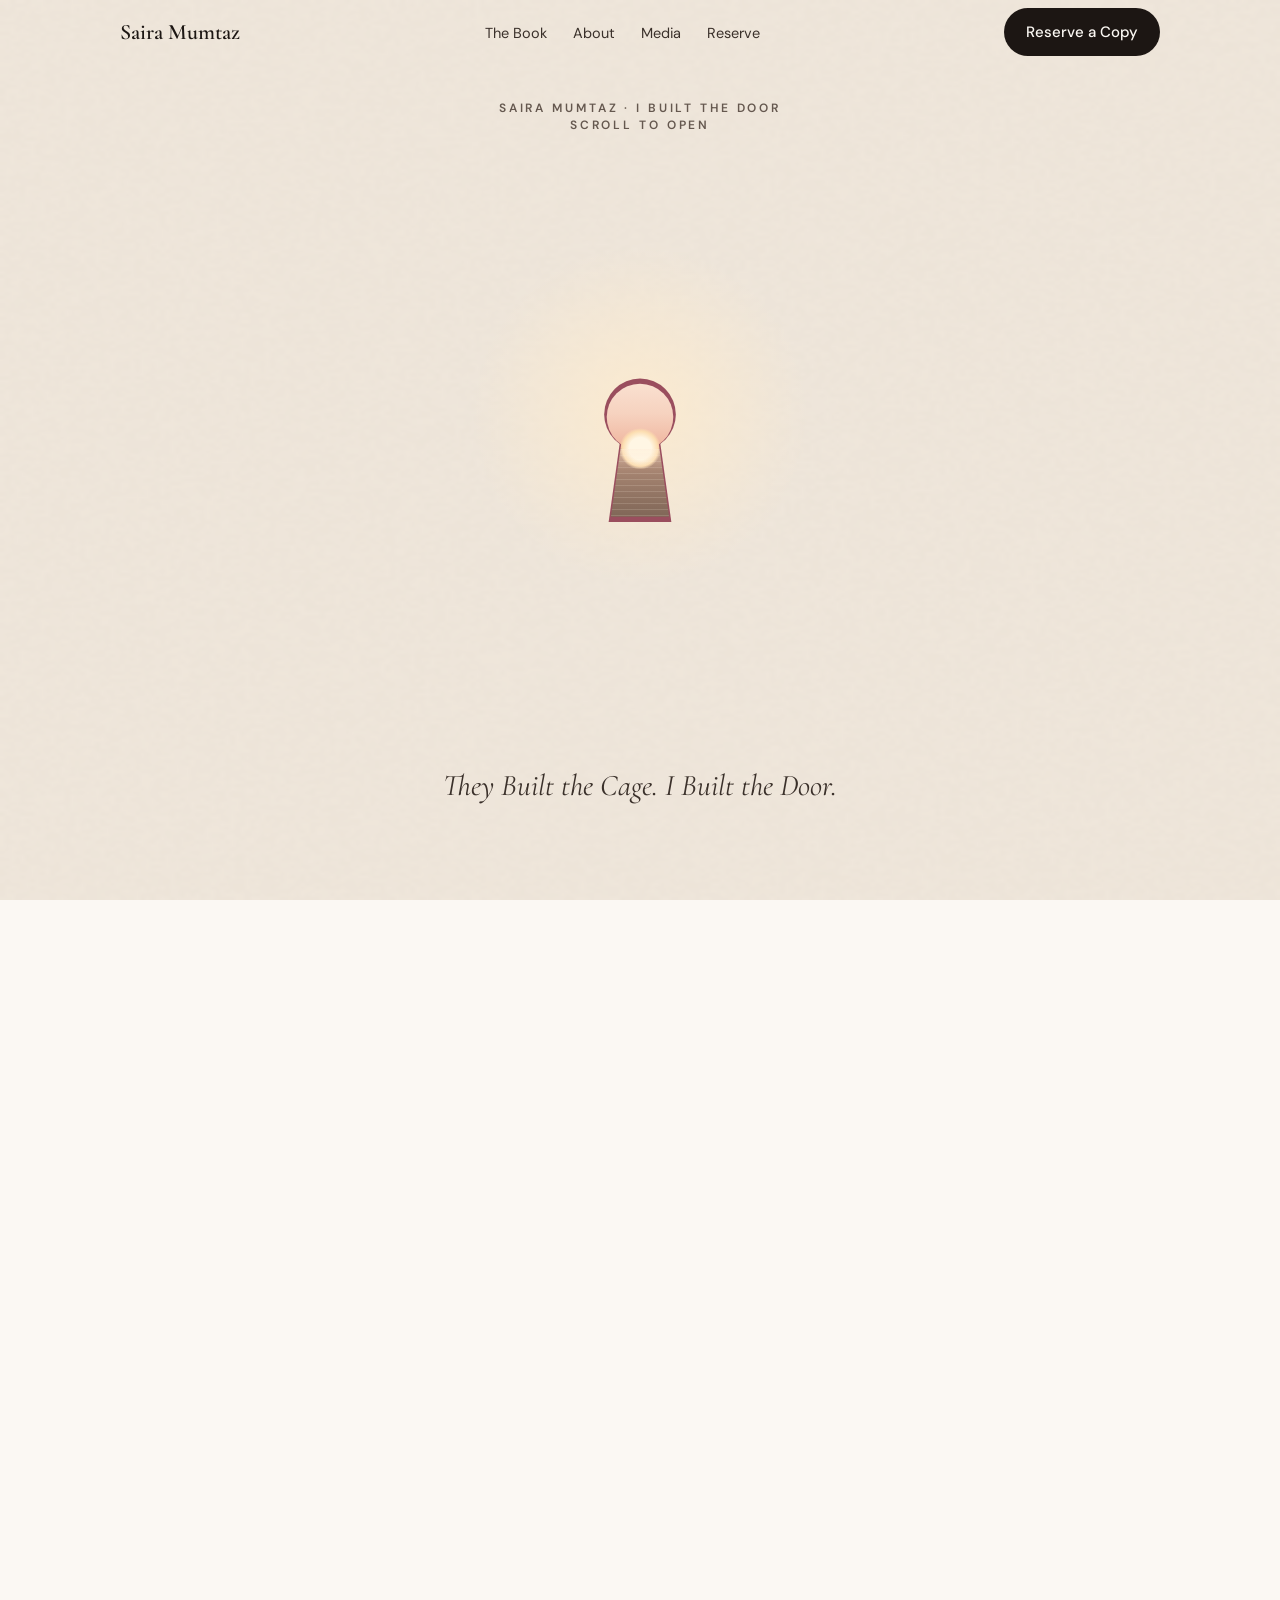
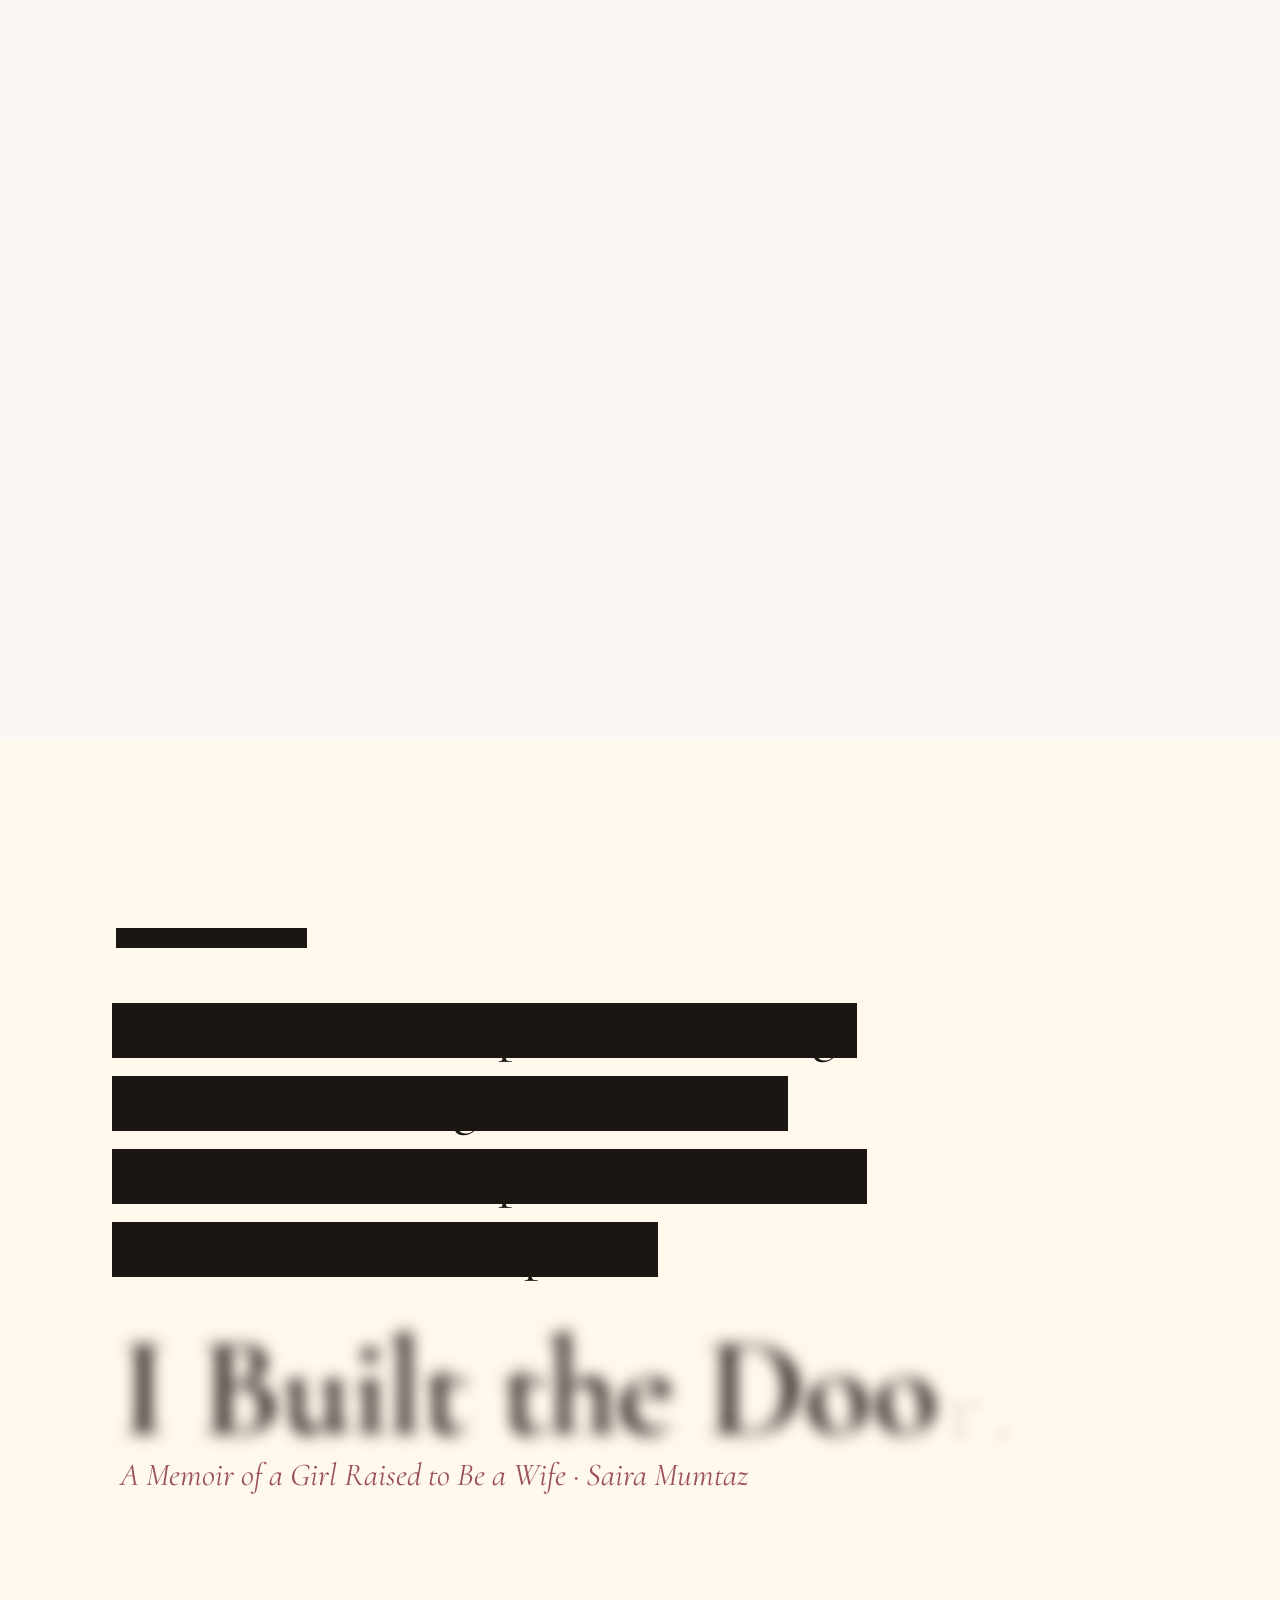
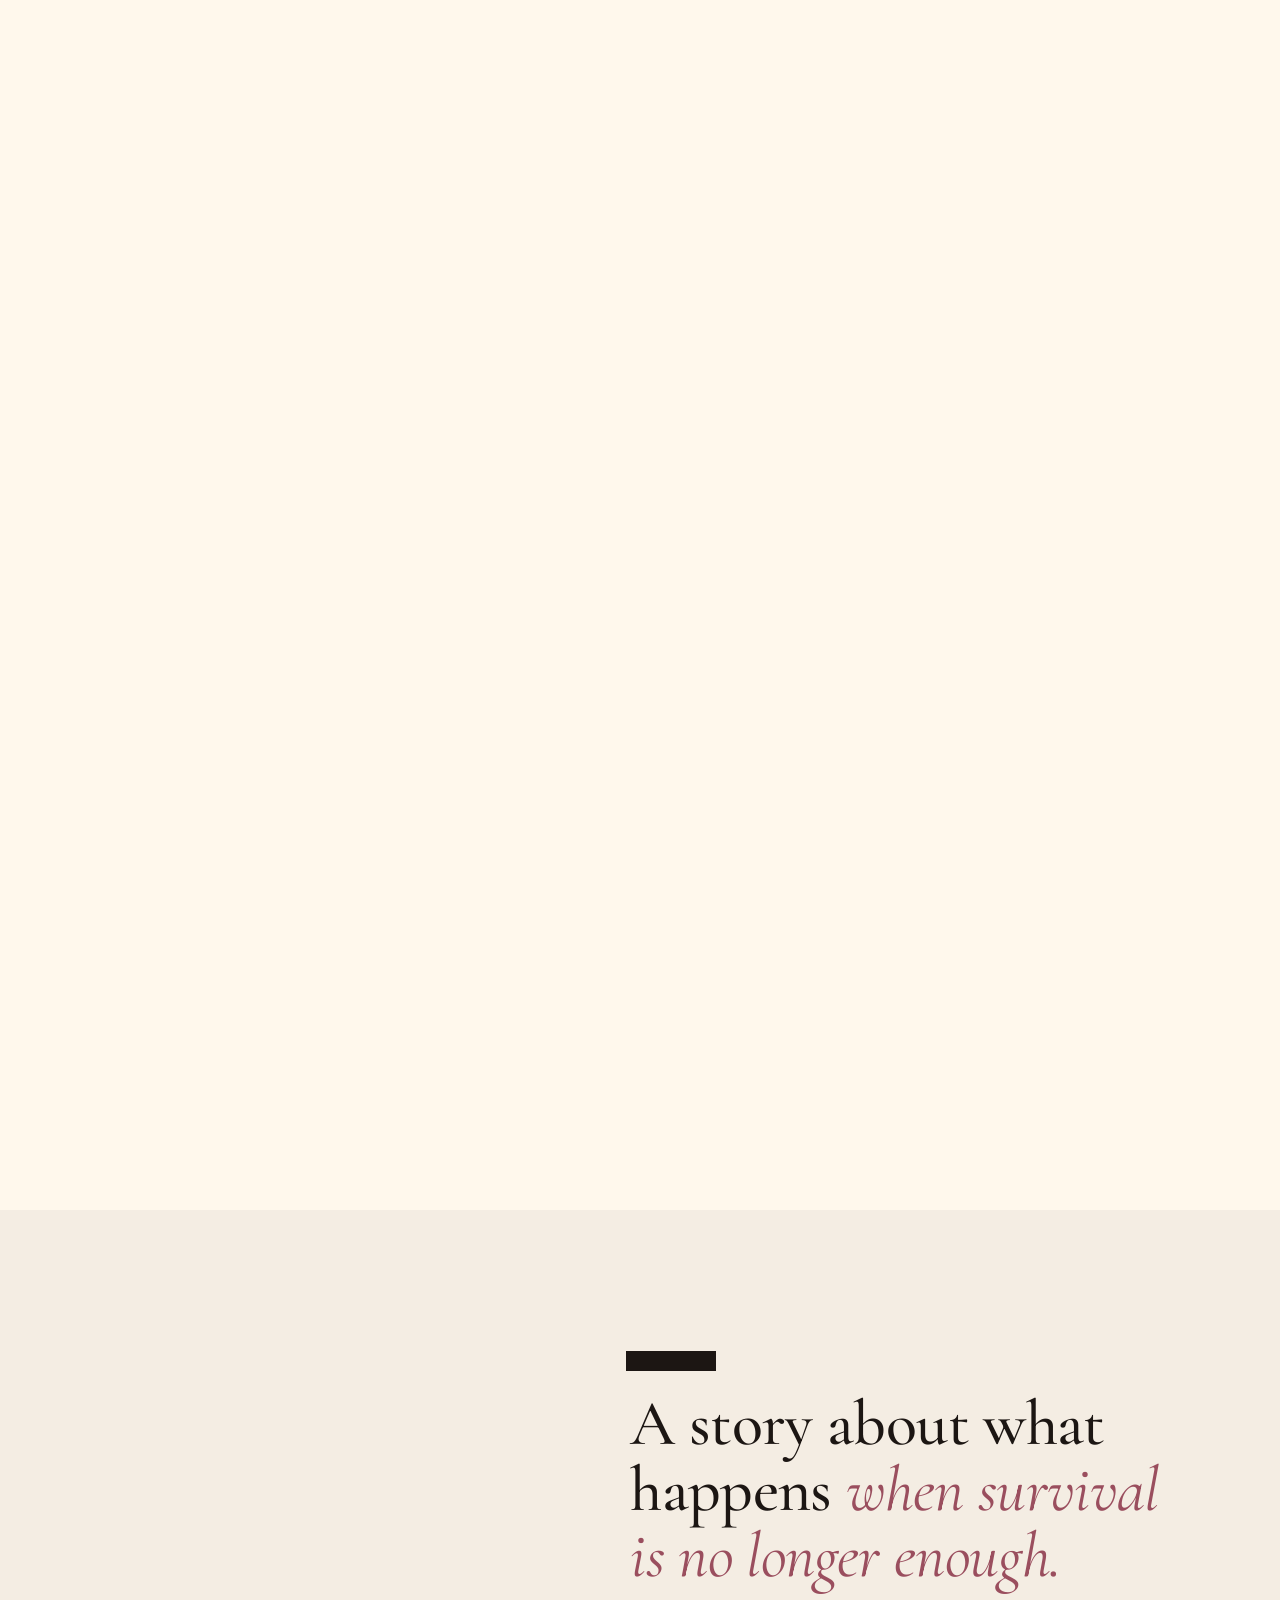
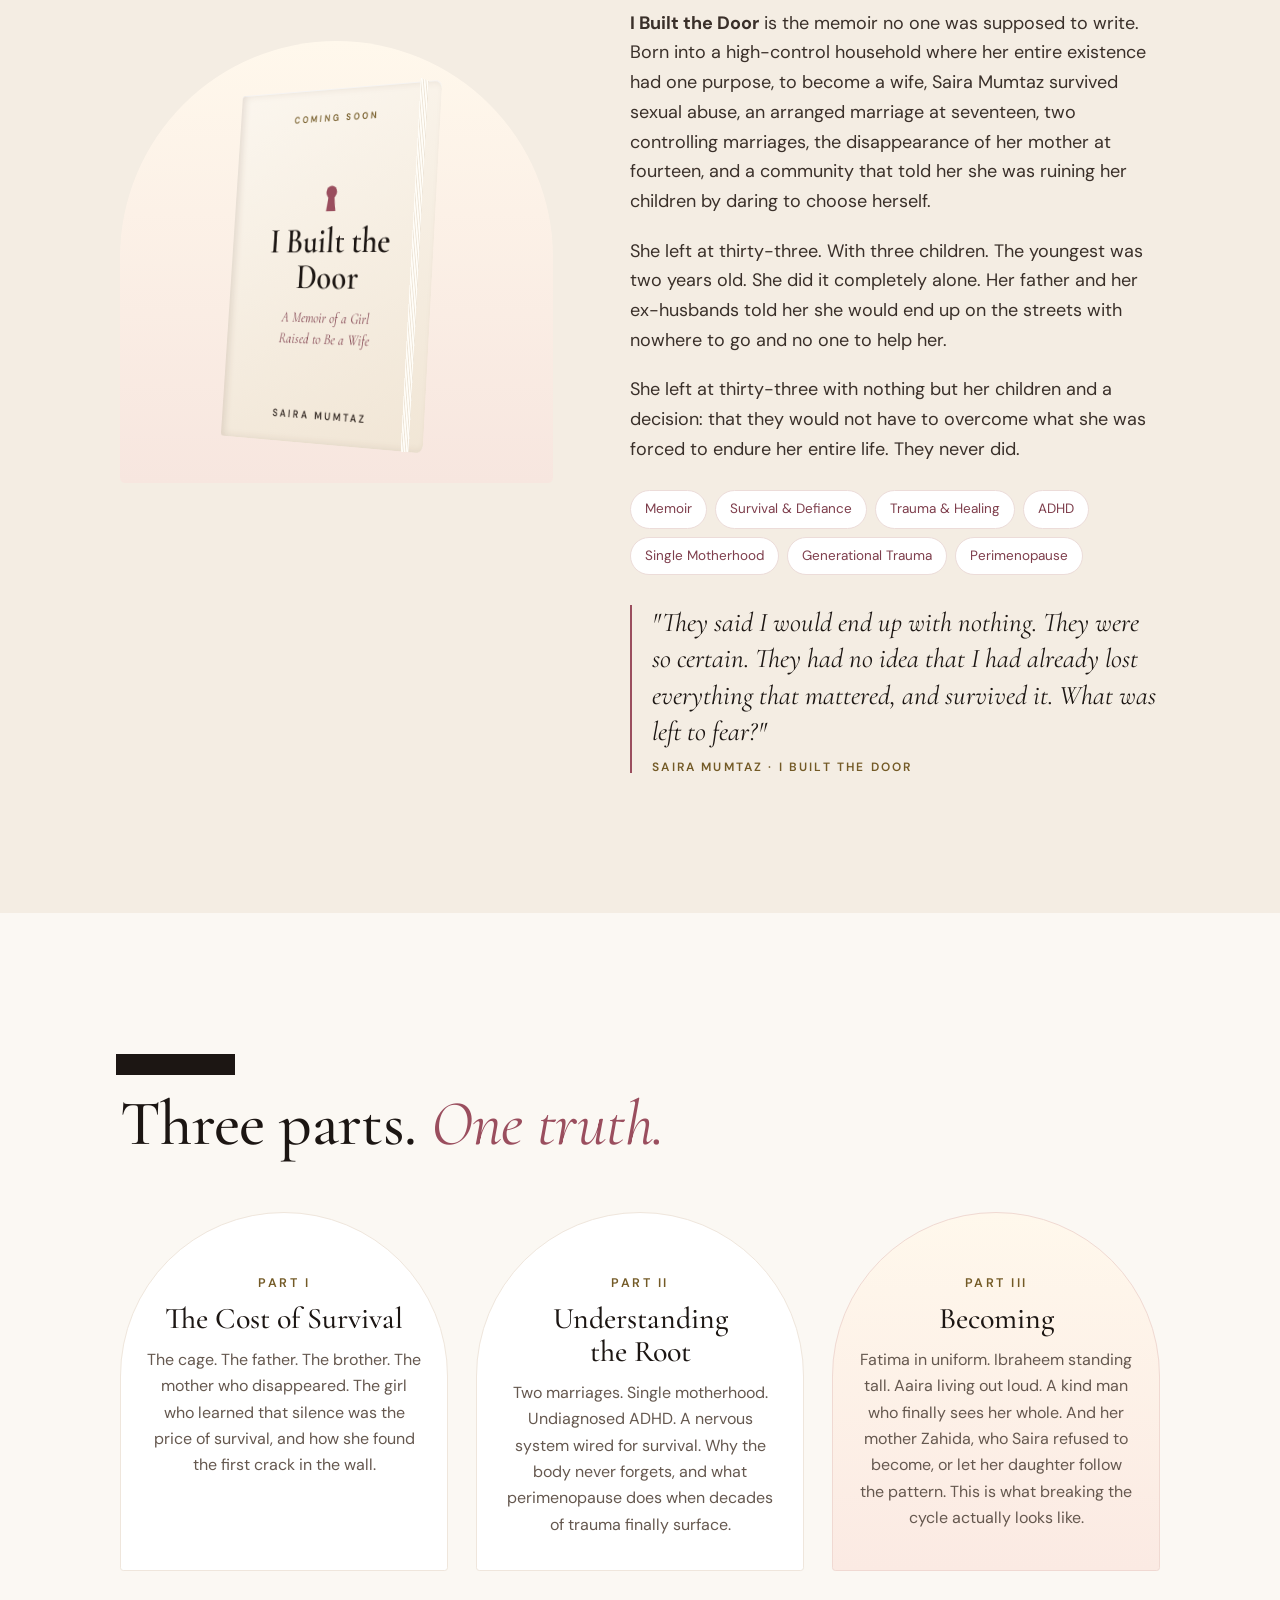
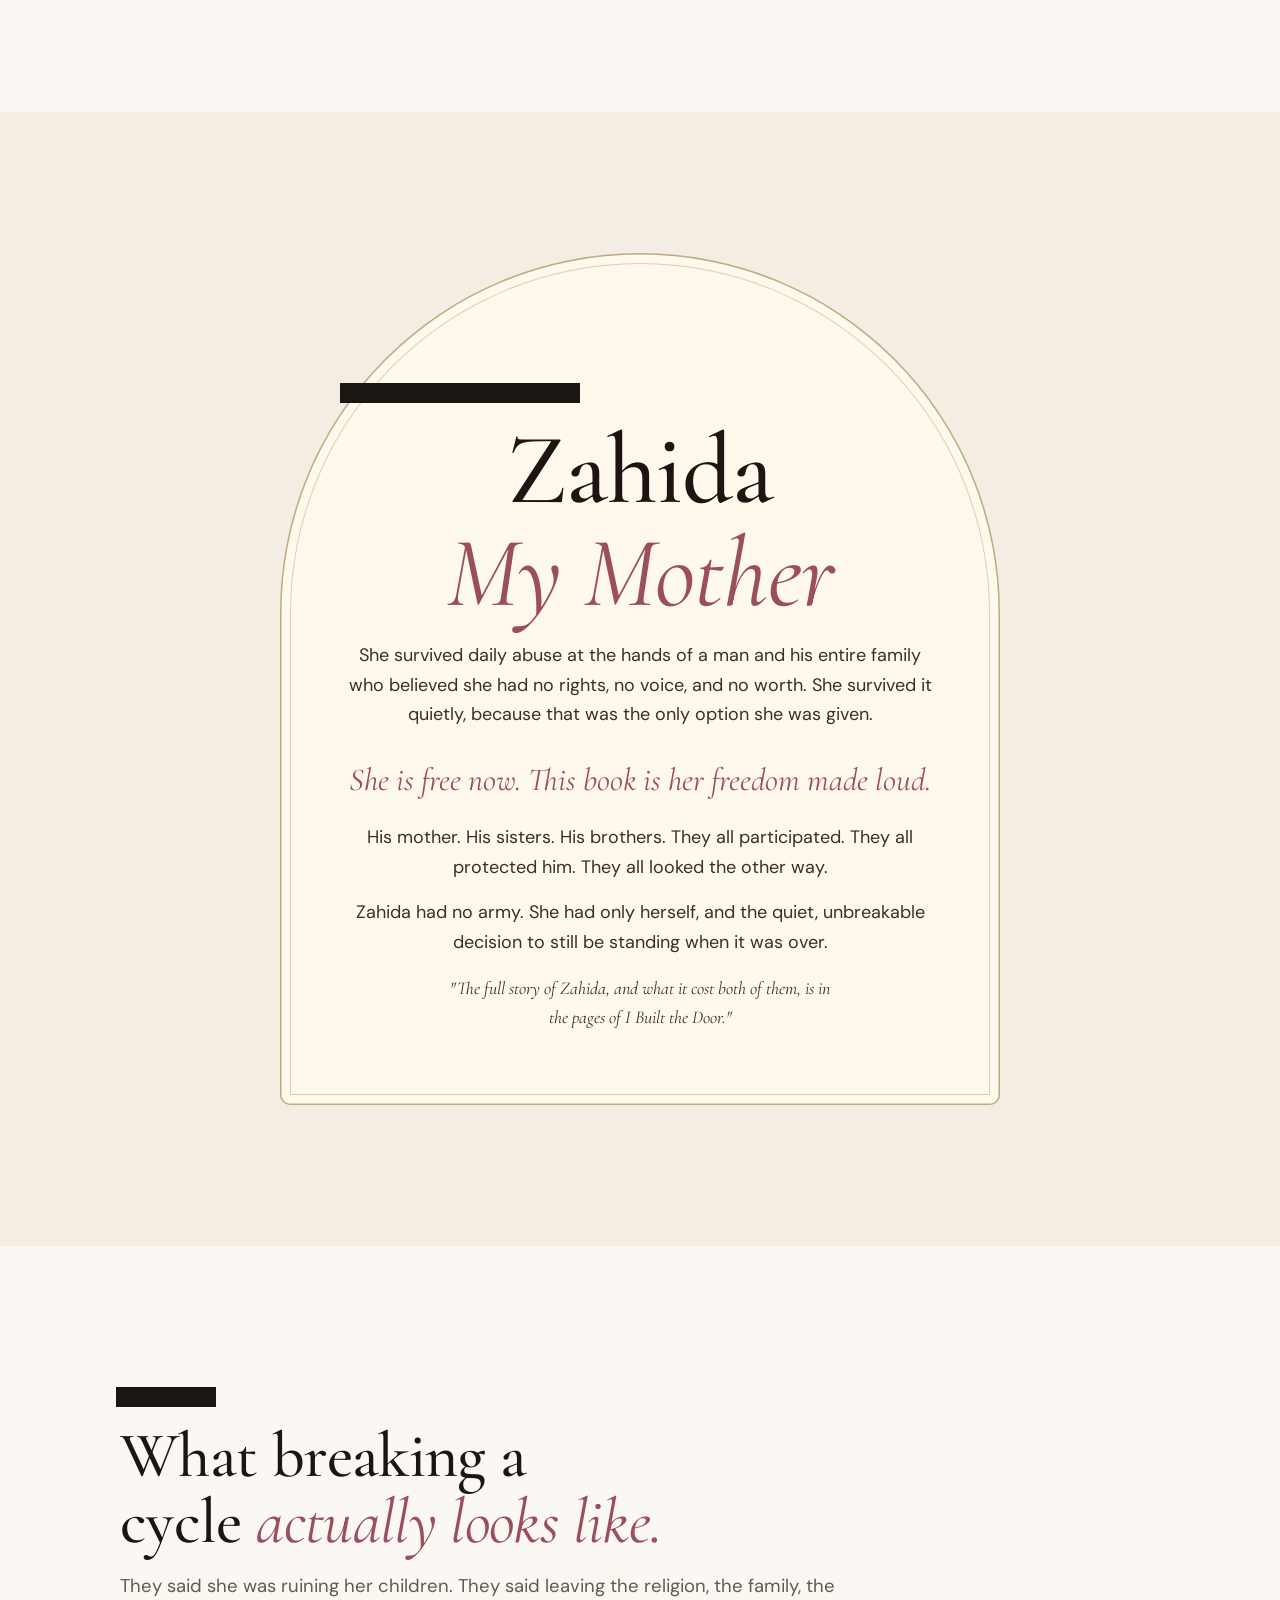
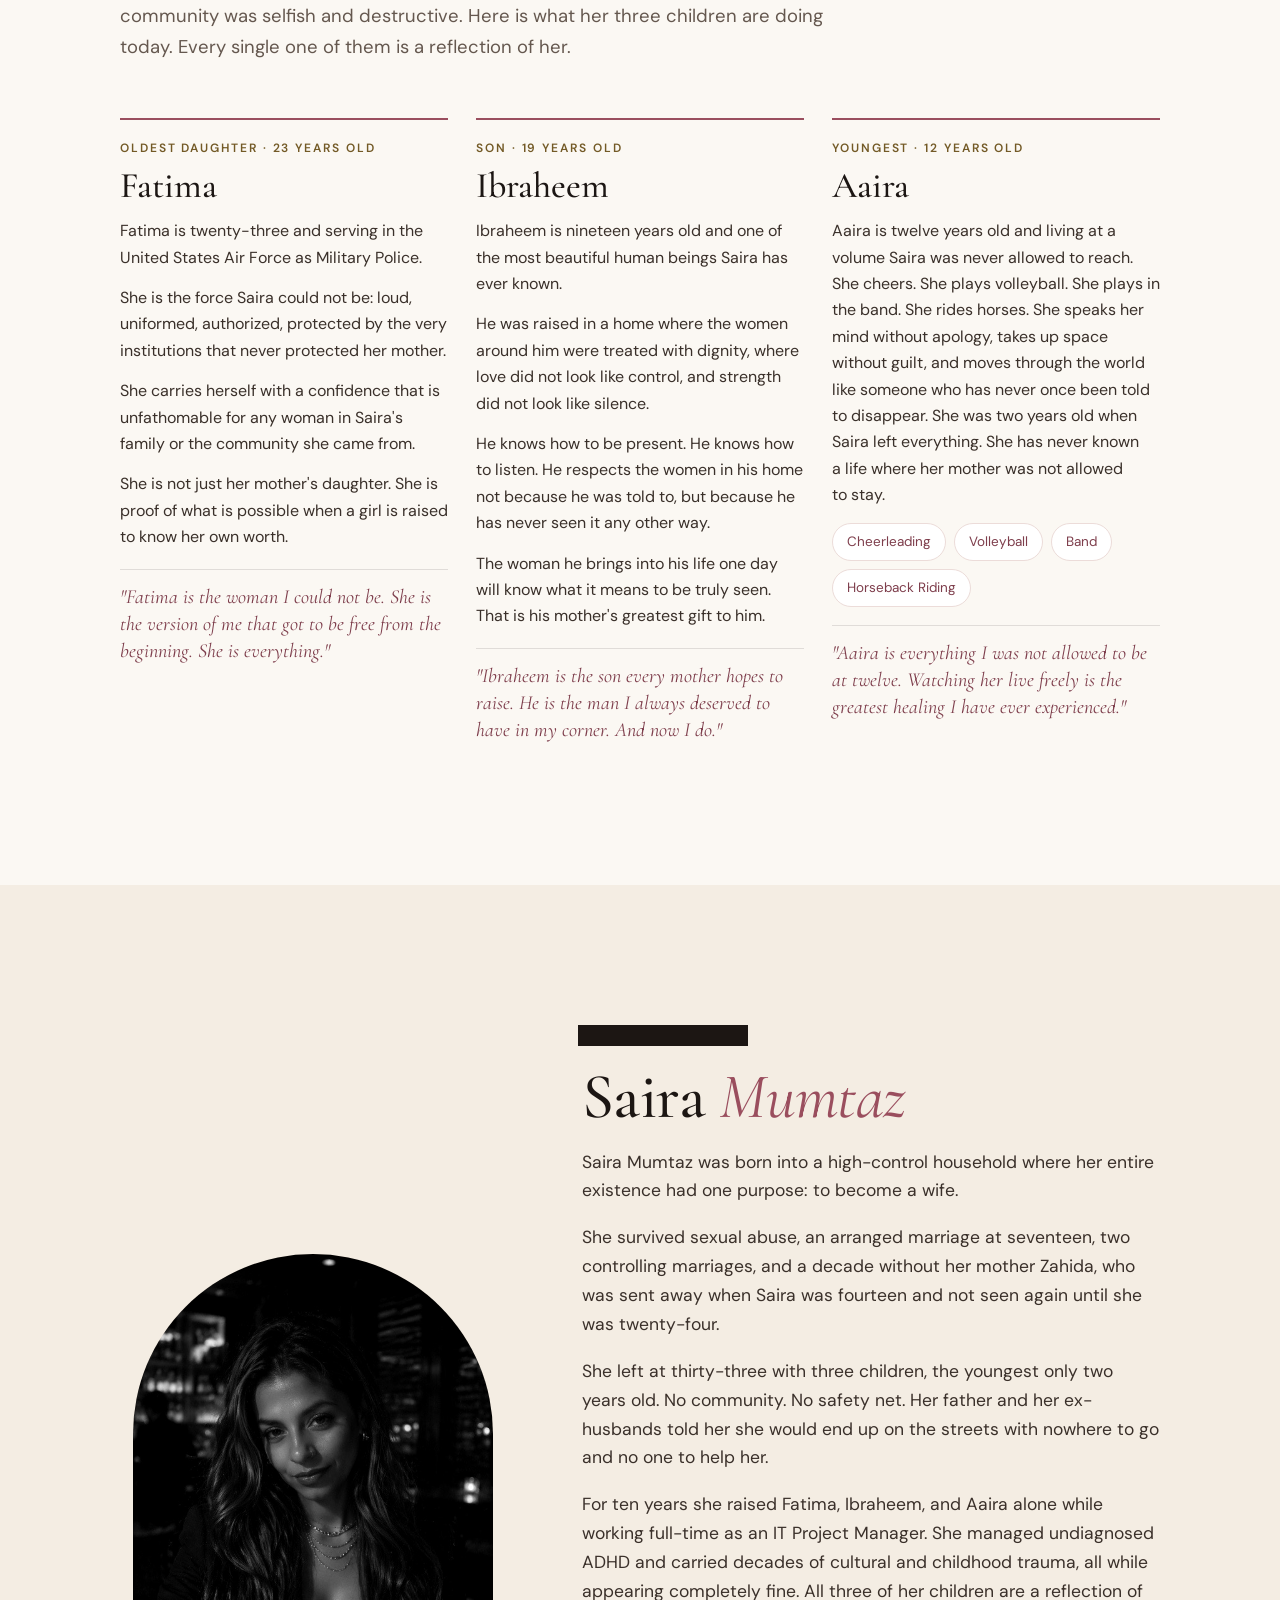
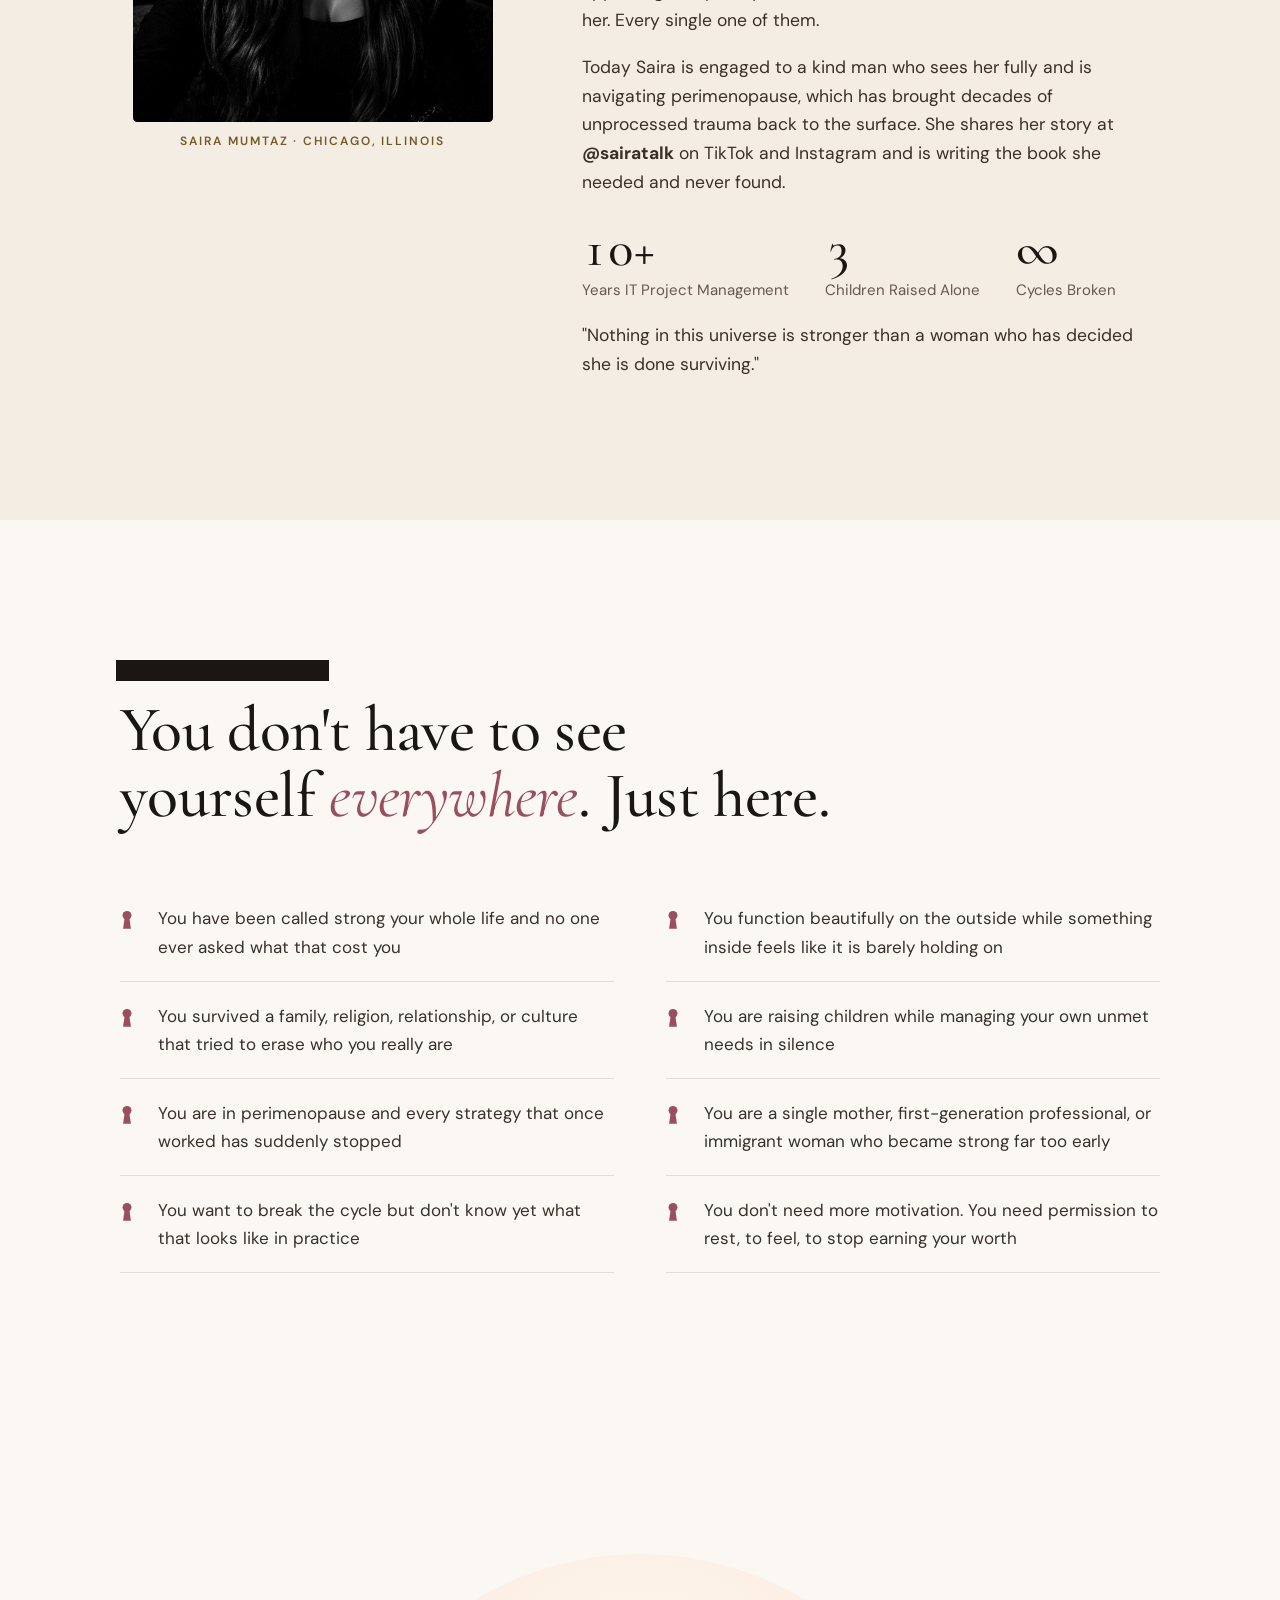
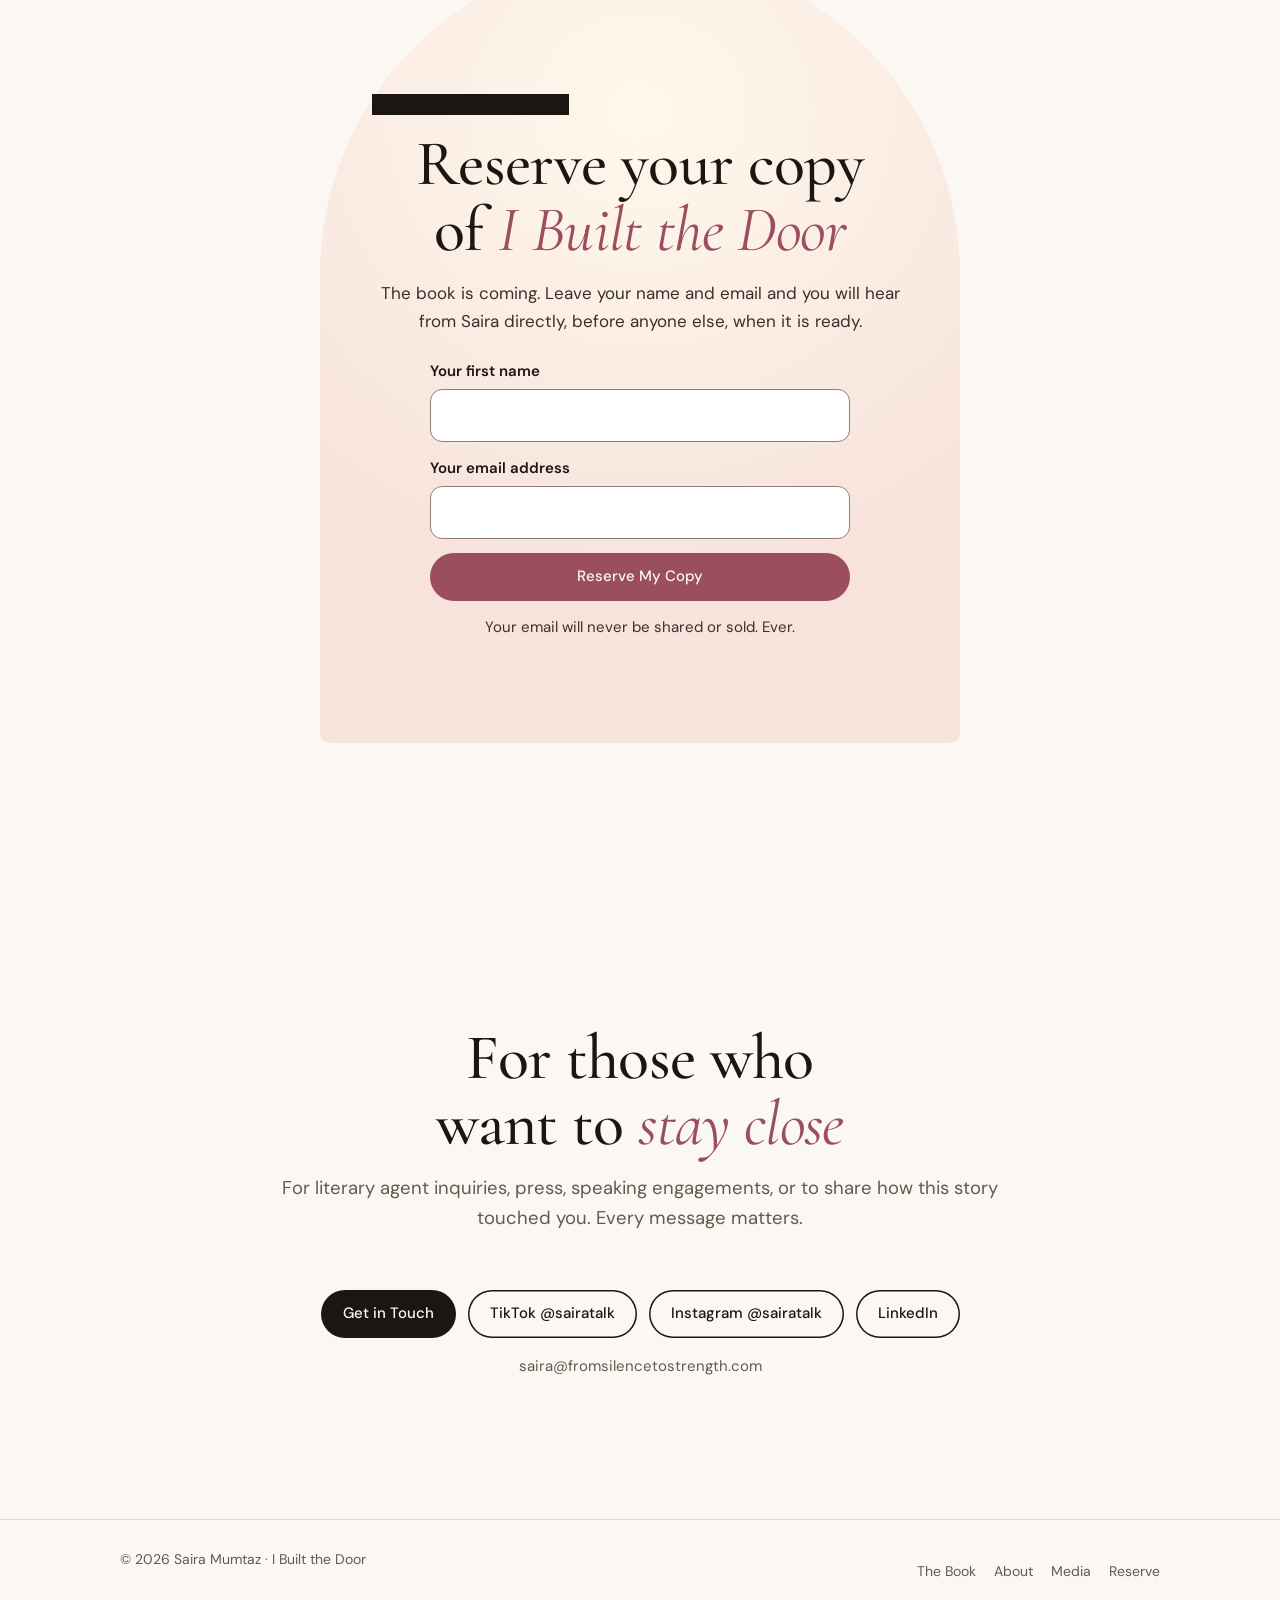
==== commit bcb82db9: "Use sairamumtaz.com as the site address Canonical links, social previews, sitemap and robots now poi" ====
--- a/index.html
+++ b/index.html
@@ -10,22 +10,22 @@
 <meta name="description" content="Saira Mumtaz is the author of I Built the Door, a memoir of a girl raised to be a wife who survived, defied, and broke the cycle for her children.">
 <meta name="author" content="Saira Mumtaz">
 <meta name="robots" content="index, follow">
-<link rel="canonical" href="https://fromsilencetostrength.com/">
+<link rel="canonical" href="https://sairamumtaz.com/">
 <meta property="og:type" content="website">
-<meta property="og:url" content="https://fromsilencetostrength.com/">
+<meta property="og:url" content="https://sairamumtaz.com/">
 <meta property="og:title" content="Saira Mumtaz | Author of I Built the Door">
 <meta property="og:description" content="They built the cage. I built the door. A memoir of a girl raised to be a wife.">
-<meta property="og:image" content="https://fromsilencetostrength.com/saira-mumtaz-author.jpg">
+<meta property="og:image" content="https://sairamumtaz.com/saira-mumtaz-author.jpg">
 <meta property="og:image:alt" content="Saira Mumtaz, author of I Built the Door">
 <meta name="twitter:card" content="summary_large_image">
 <meta name="twitter:title" content="Saira Mumtaz | Author of I Built the Door">
 <meta name="twitter:description" content="They built the cage. I built the door. A memoir of a girl raised to be a wife.">
-<meta name="twitter:image" content="https://fromsilencetostrength.com/saira-mumtaz-author.jpg">
+<meta name="twitter:image" content="https://sairamumtaz.com/saira-mumtaz-author.jpg">
 <script type="application/ld+json">
 {"@context":"https://schema.org","@graph":[
-{"@type":"Person","@id":"https://fromsilencetostrength.com/#saira","name":"Saira Mumtaz","jobTitle":"Author","url":"https://fromsilencetostrength.com/","image":"https://fromsilencetostrength.com/saira-mumtaz-author.jpg","sameAs":["https://www.tiktok.com/@sairatalk","https://www.instagram.com/sairatalk","https://linkedin.com/in/saira-mumtaz"]},
-{"@type":"Book","name":"I Built the Door","alternateName":"I Built the Door: A Memoir of a Girl Raised to Be a Wife","author":{"@id":"https://fromsilencetostrength.com/#saira"},"genre":"Memoir","inLanguage":"en"},
-{"@type":"WebSite","@id":"https://fromsilencetostrength.com/#website","url":"https://fromsilencetostrength.com/","name":"Saira Mumtaz | I Built the Door","publisher":{"@id":"https://fromsilencetostrength.com/#saira"}}]}
+{"@type":"Person","@id":"https://sairamumtaz.com/#saira","name":"Saira Mumtaz","jobTitle":"Author","url":"https://sairamumtaz.com/","image":"https://sairamumtaz.com/saira-mumtaz-author.jpg","sameAs":["https://www.tiktok.com/@sairatalk","https://www.instagram.com/sairatalk","https://linkedin.com/in/saira-mumtaz"]},
+{"@type":"Book","name":"I Built the Door","alternateName":"I Built the Door: A Memoir of a Girl Raised to Be a Wife","author":{"@id":"https://sairamumtaz.com/#saira"},"genre":"Memoir","inLanguage":"en"},
+{"@type":"WebSite","@id":"https://sairamumtaz.com/#website","url":"https://sairamumtaz.com/","name":"Saira Mumtaz | I Built the Door","publisher":{"@id":"https://sairamumtaz.com/#saira"}}]}
 </script>
 <link rel="preconnect" href="https://fonts.googleapis.com">
 <link rel="preconnect" href="https://fonts.gstatic.com" crossorigin>
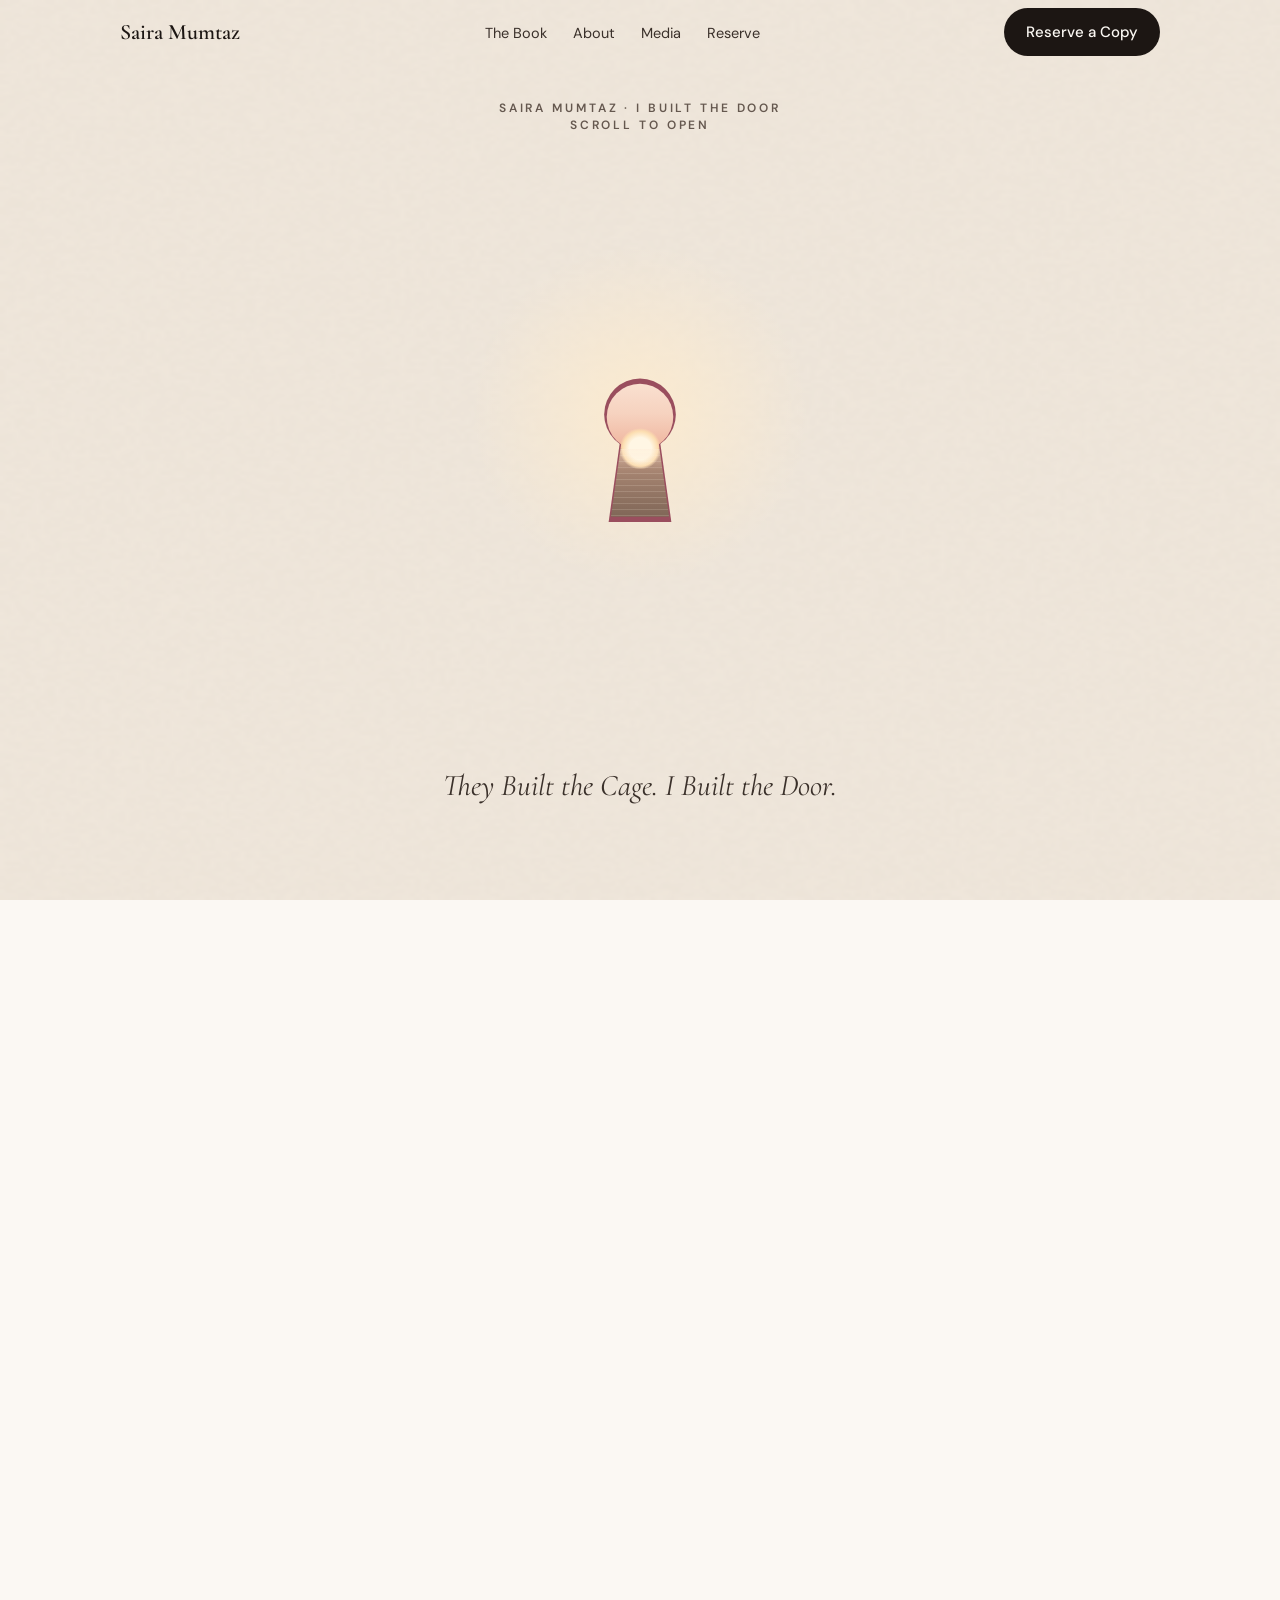
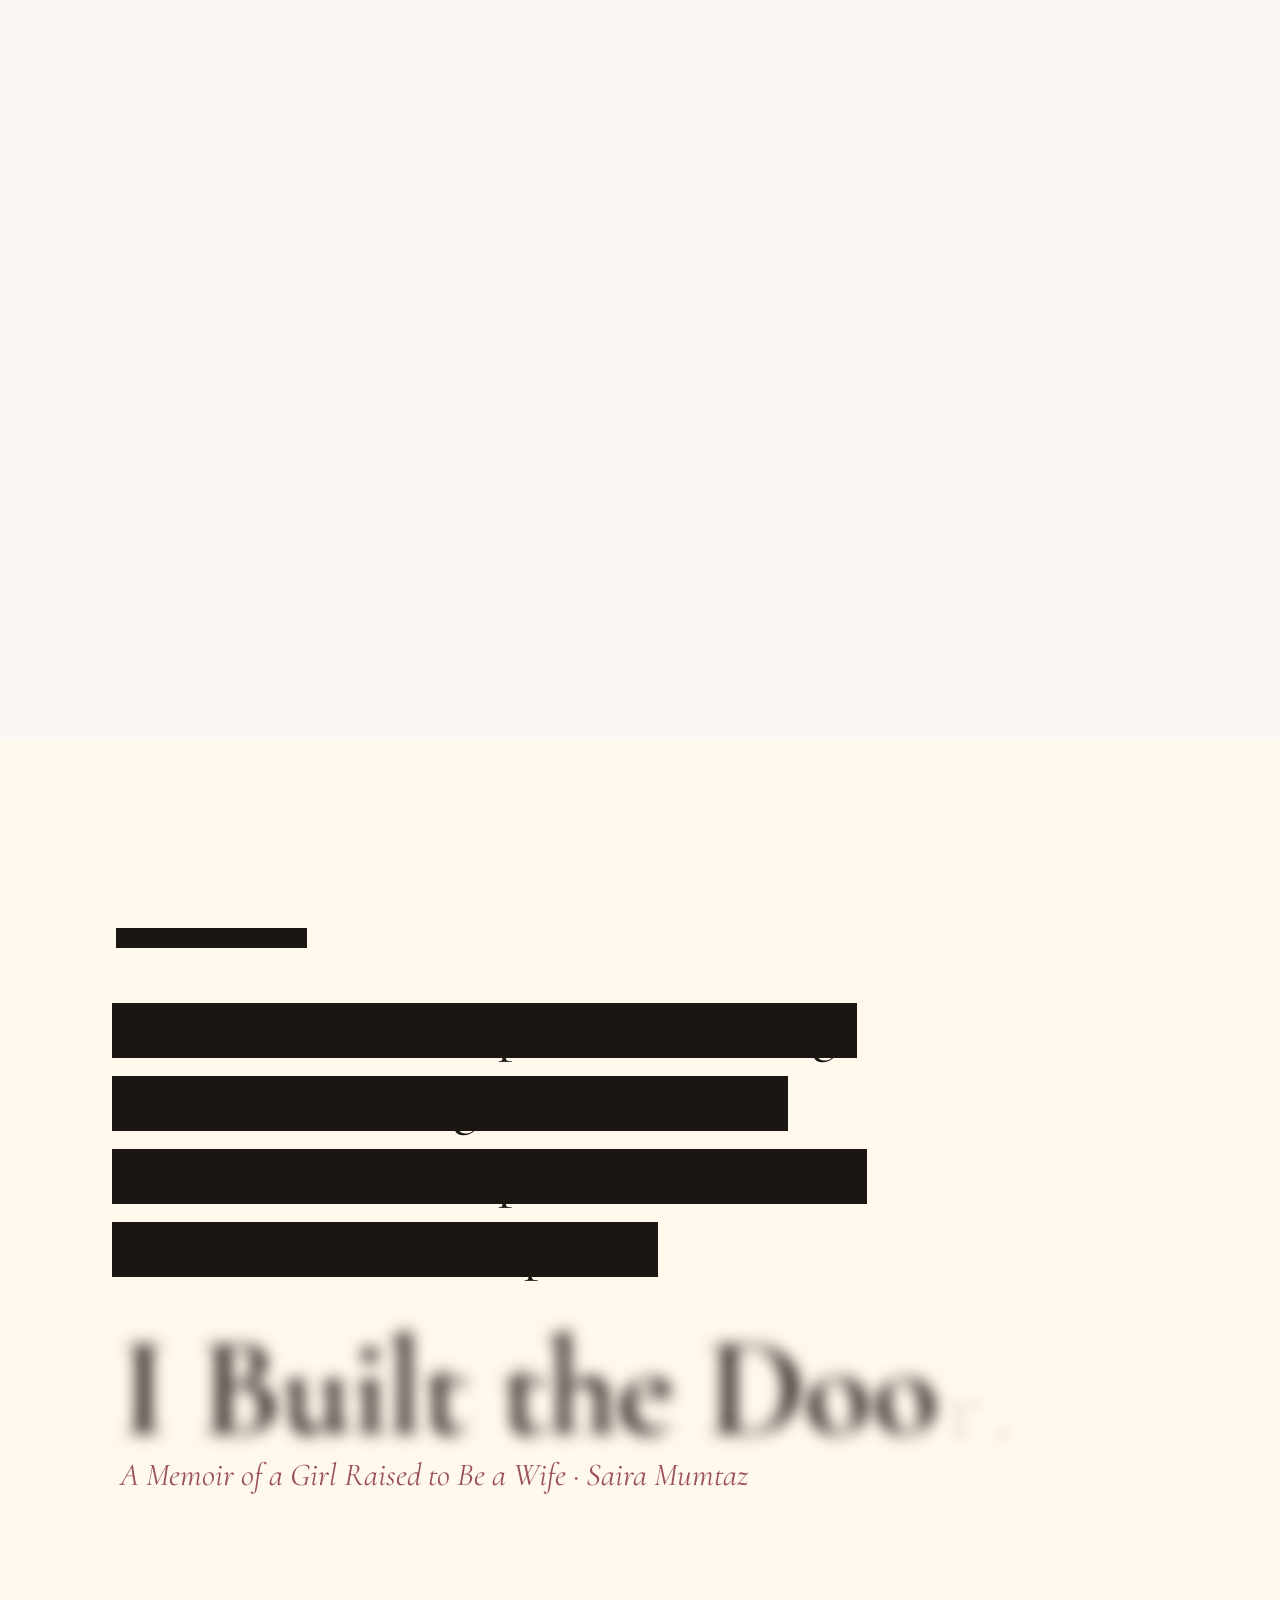
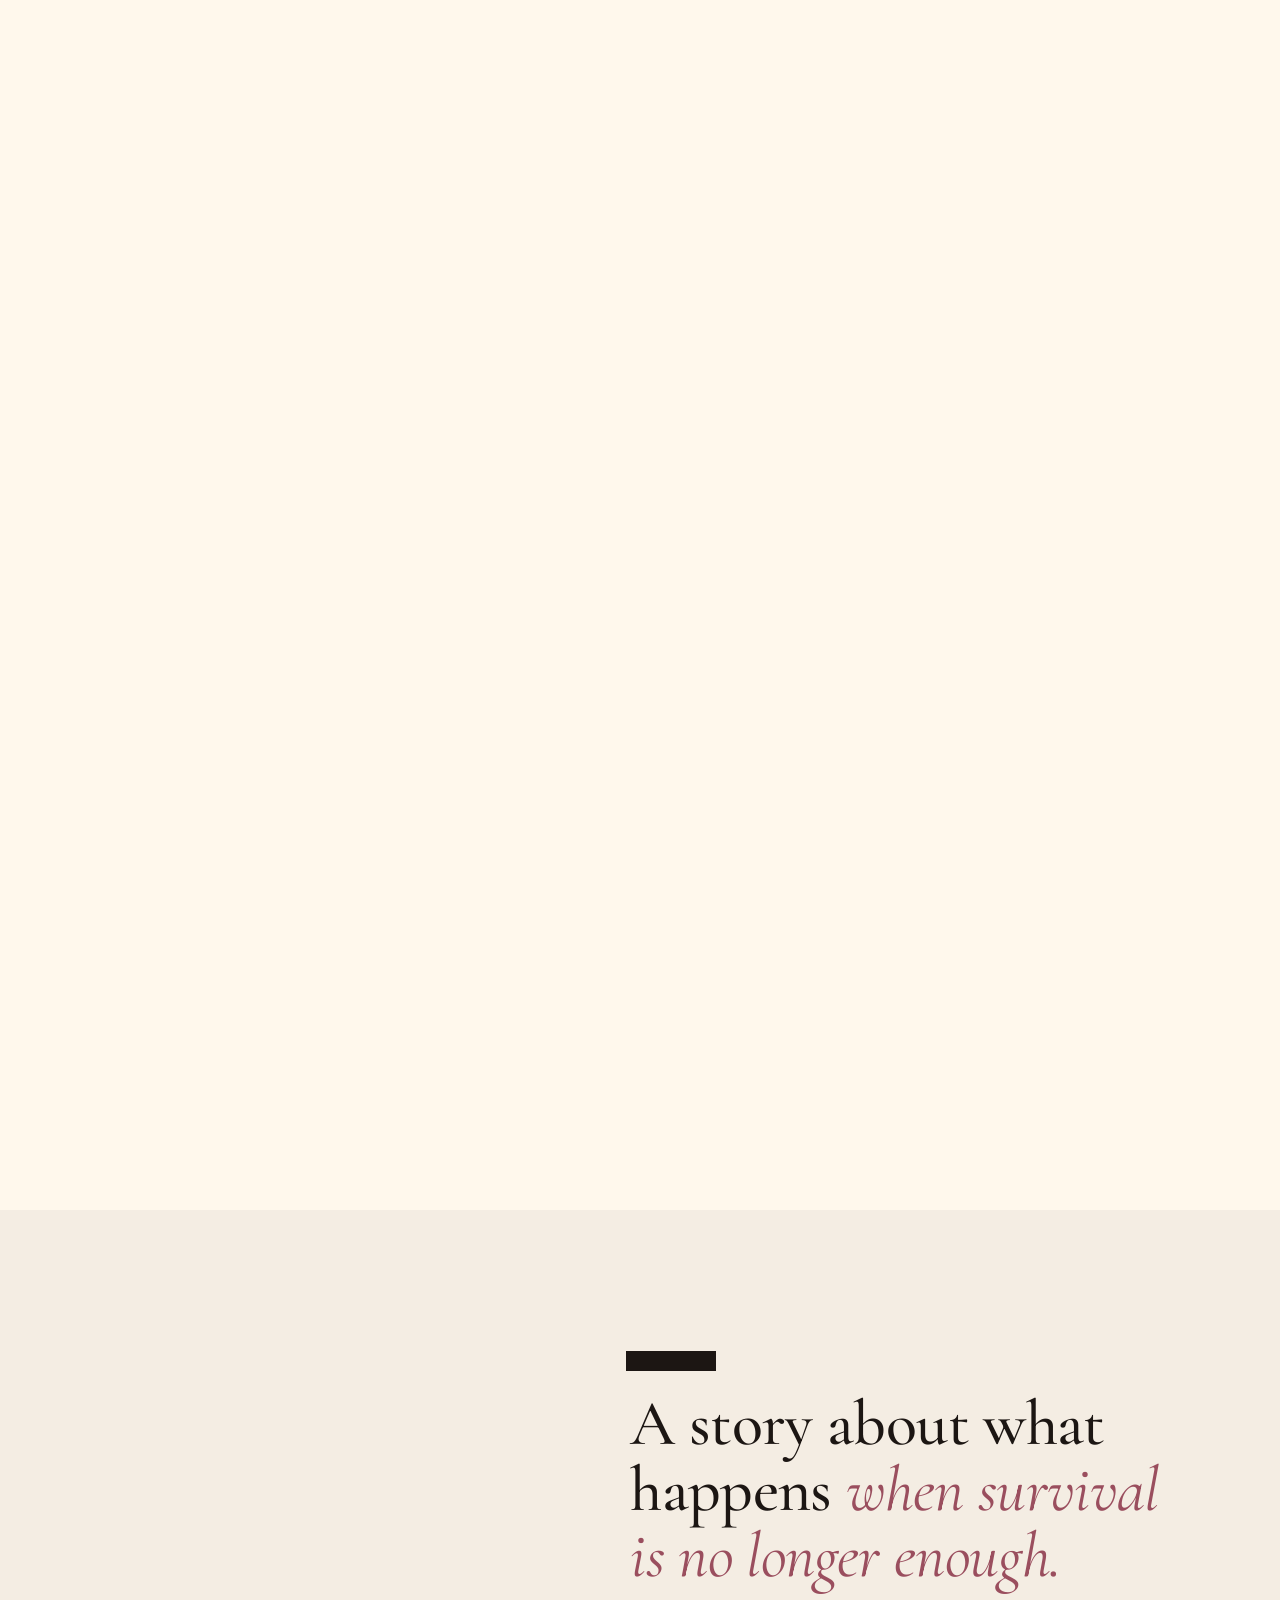
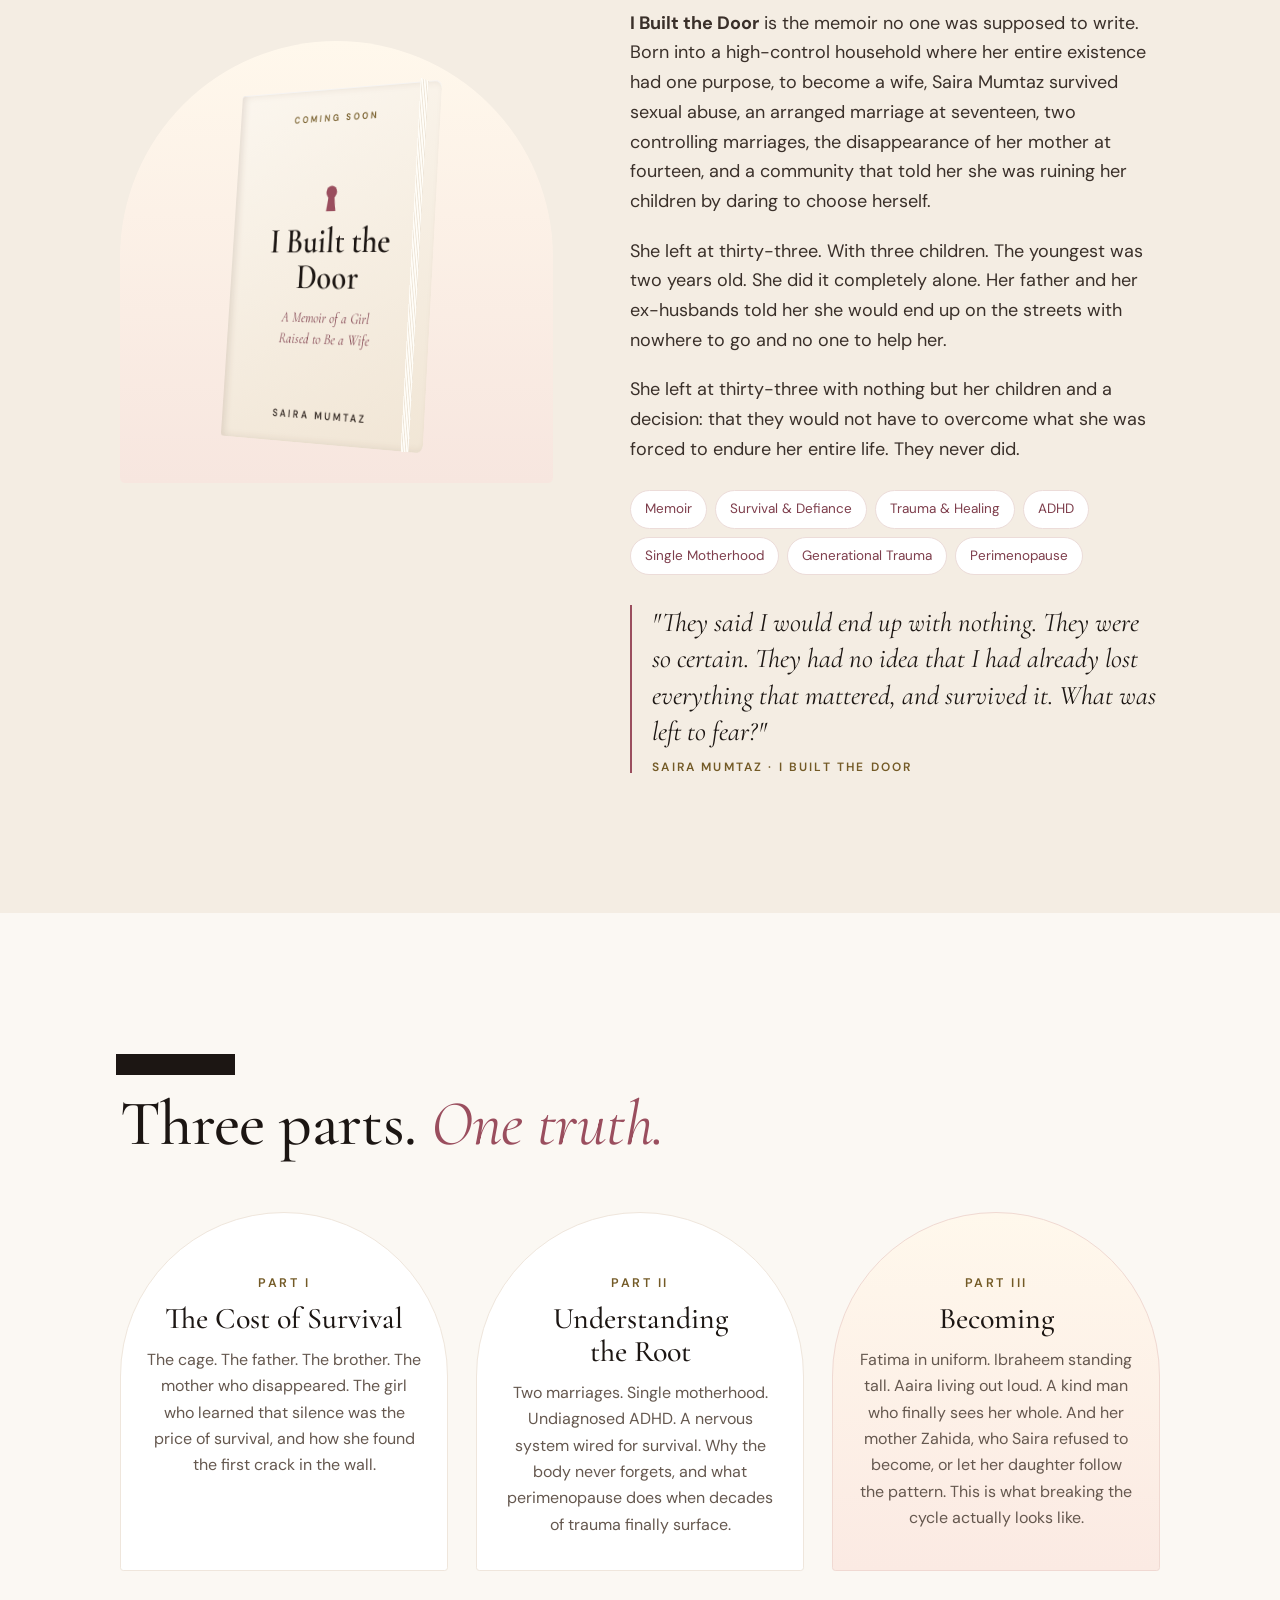
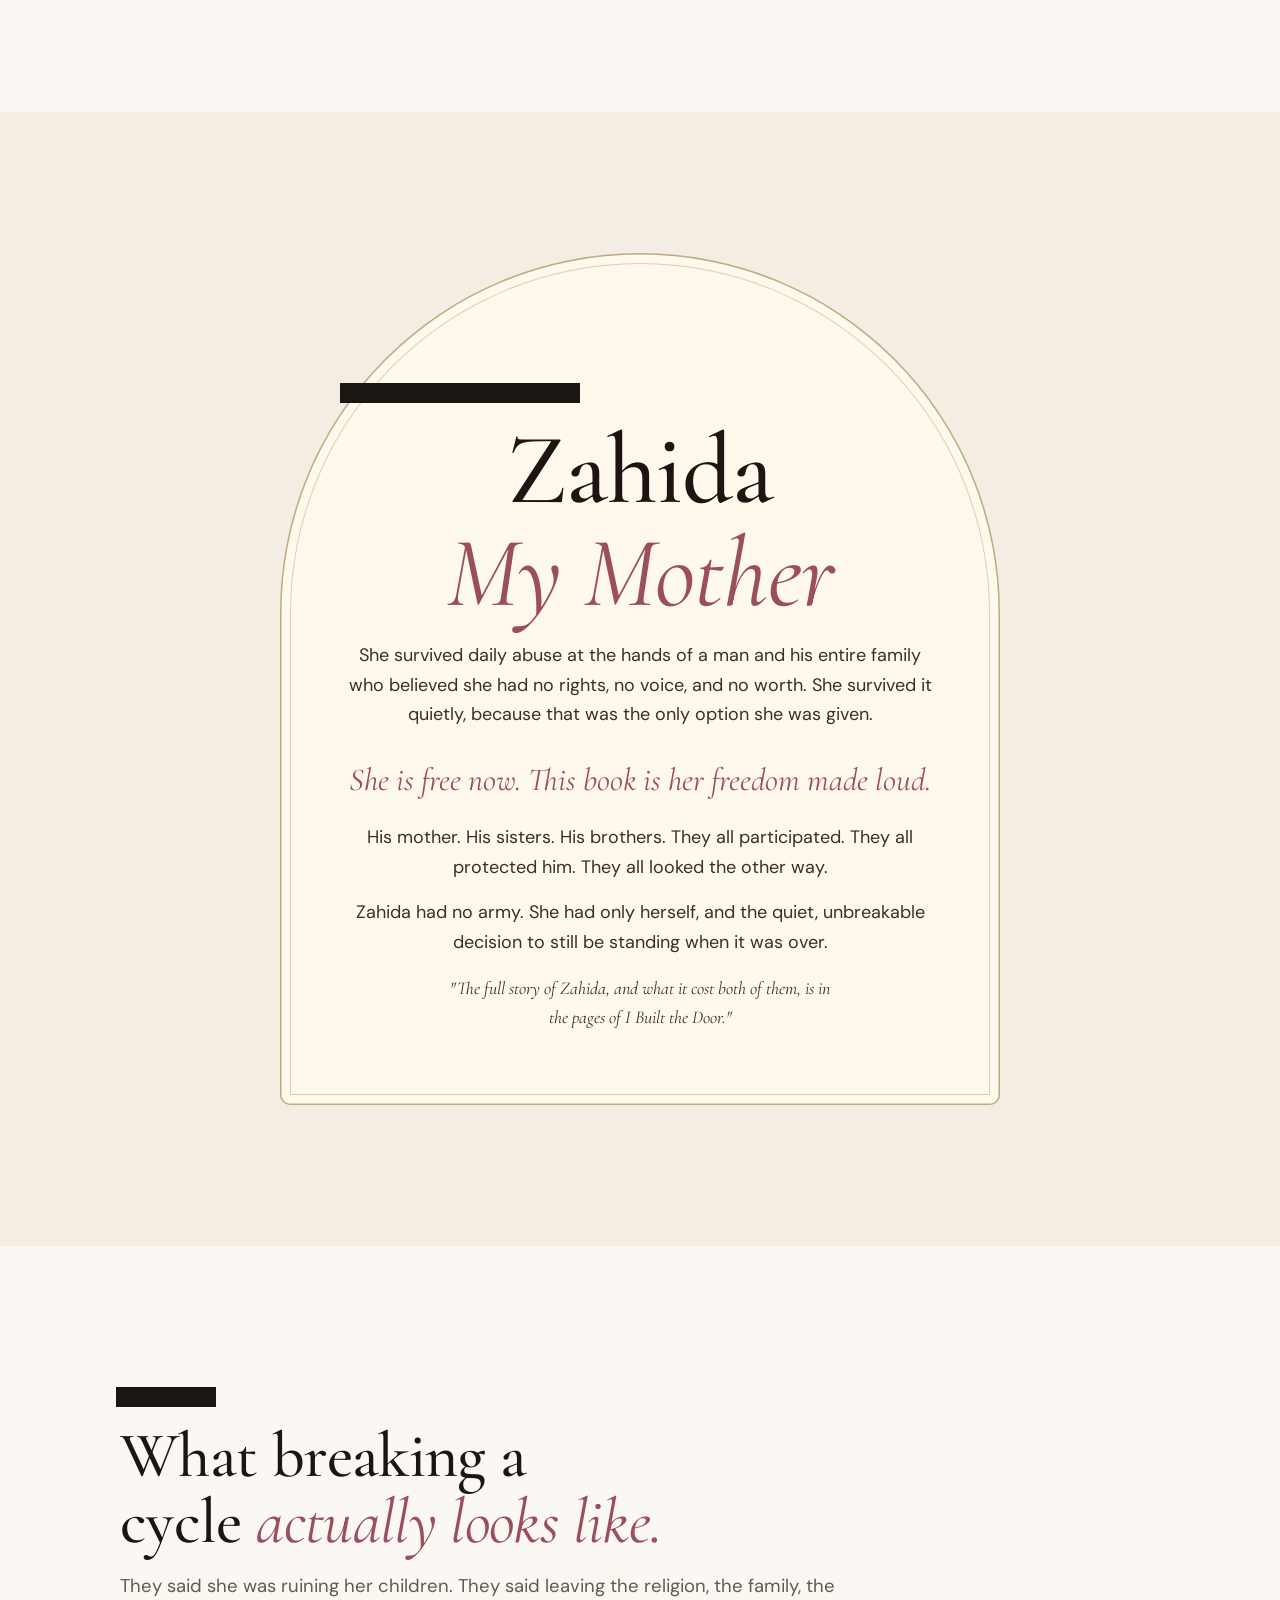
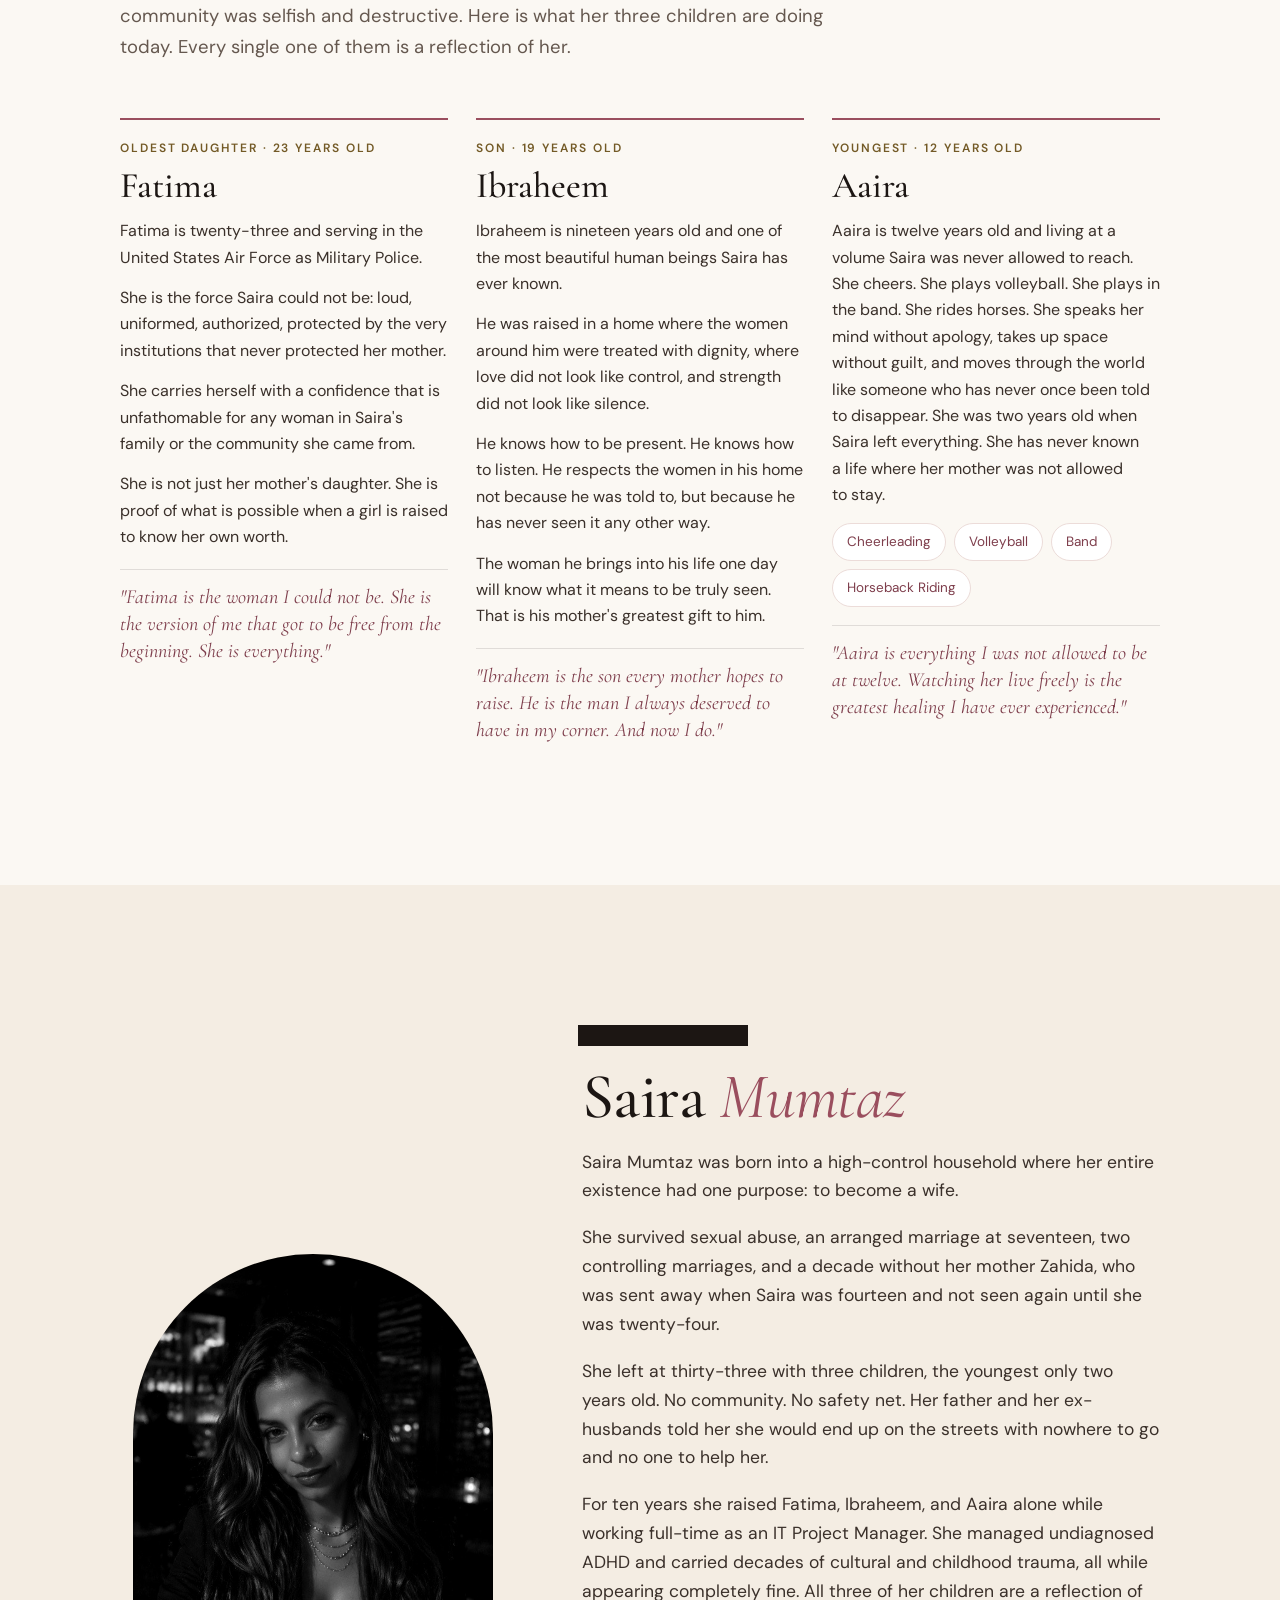
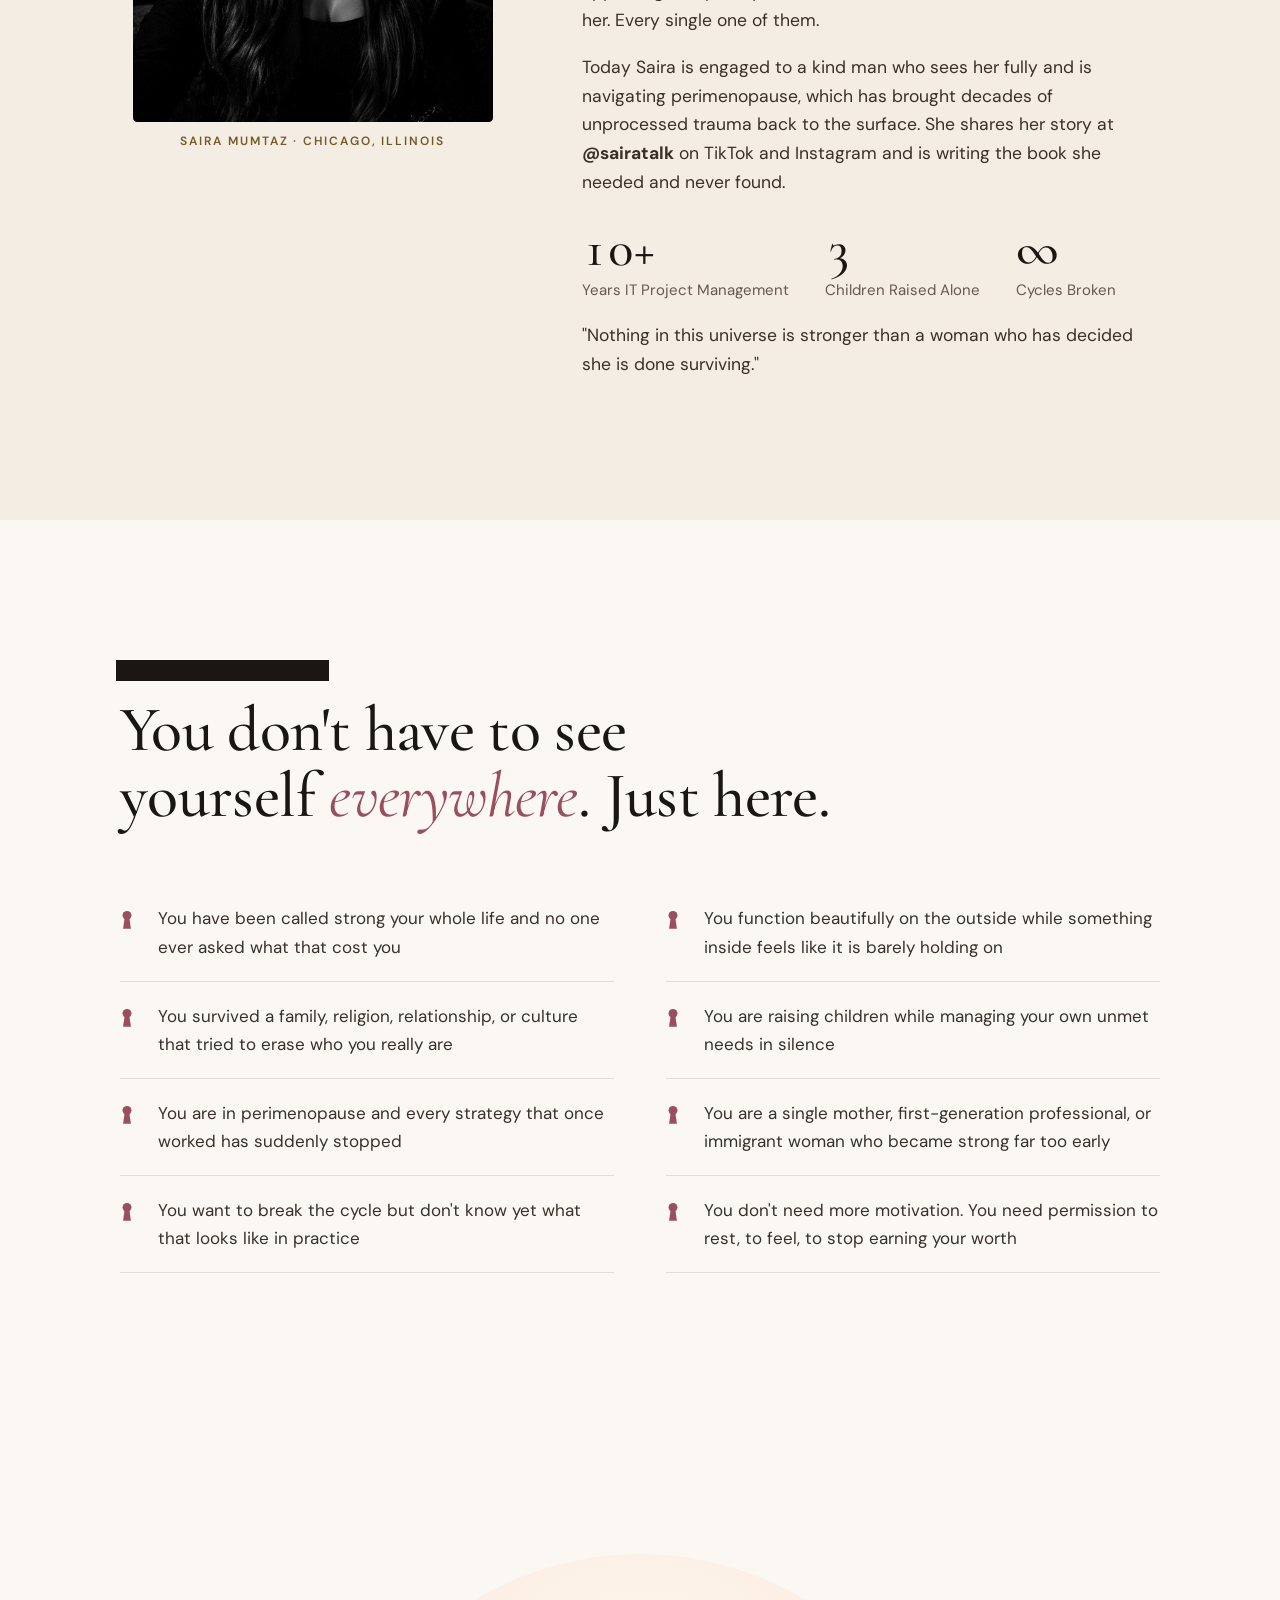
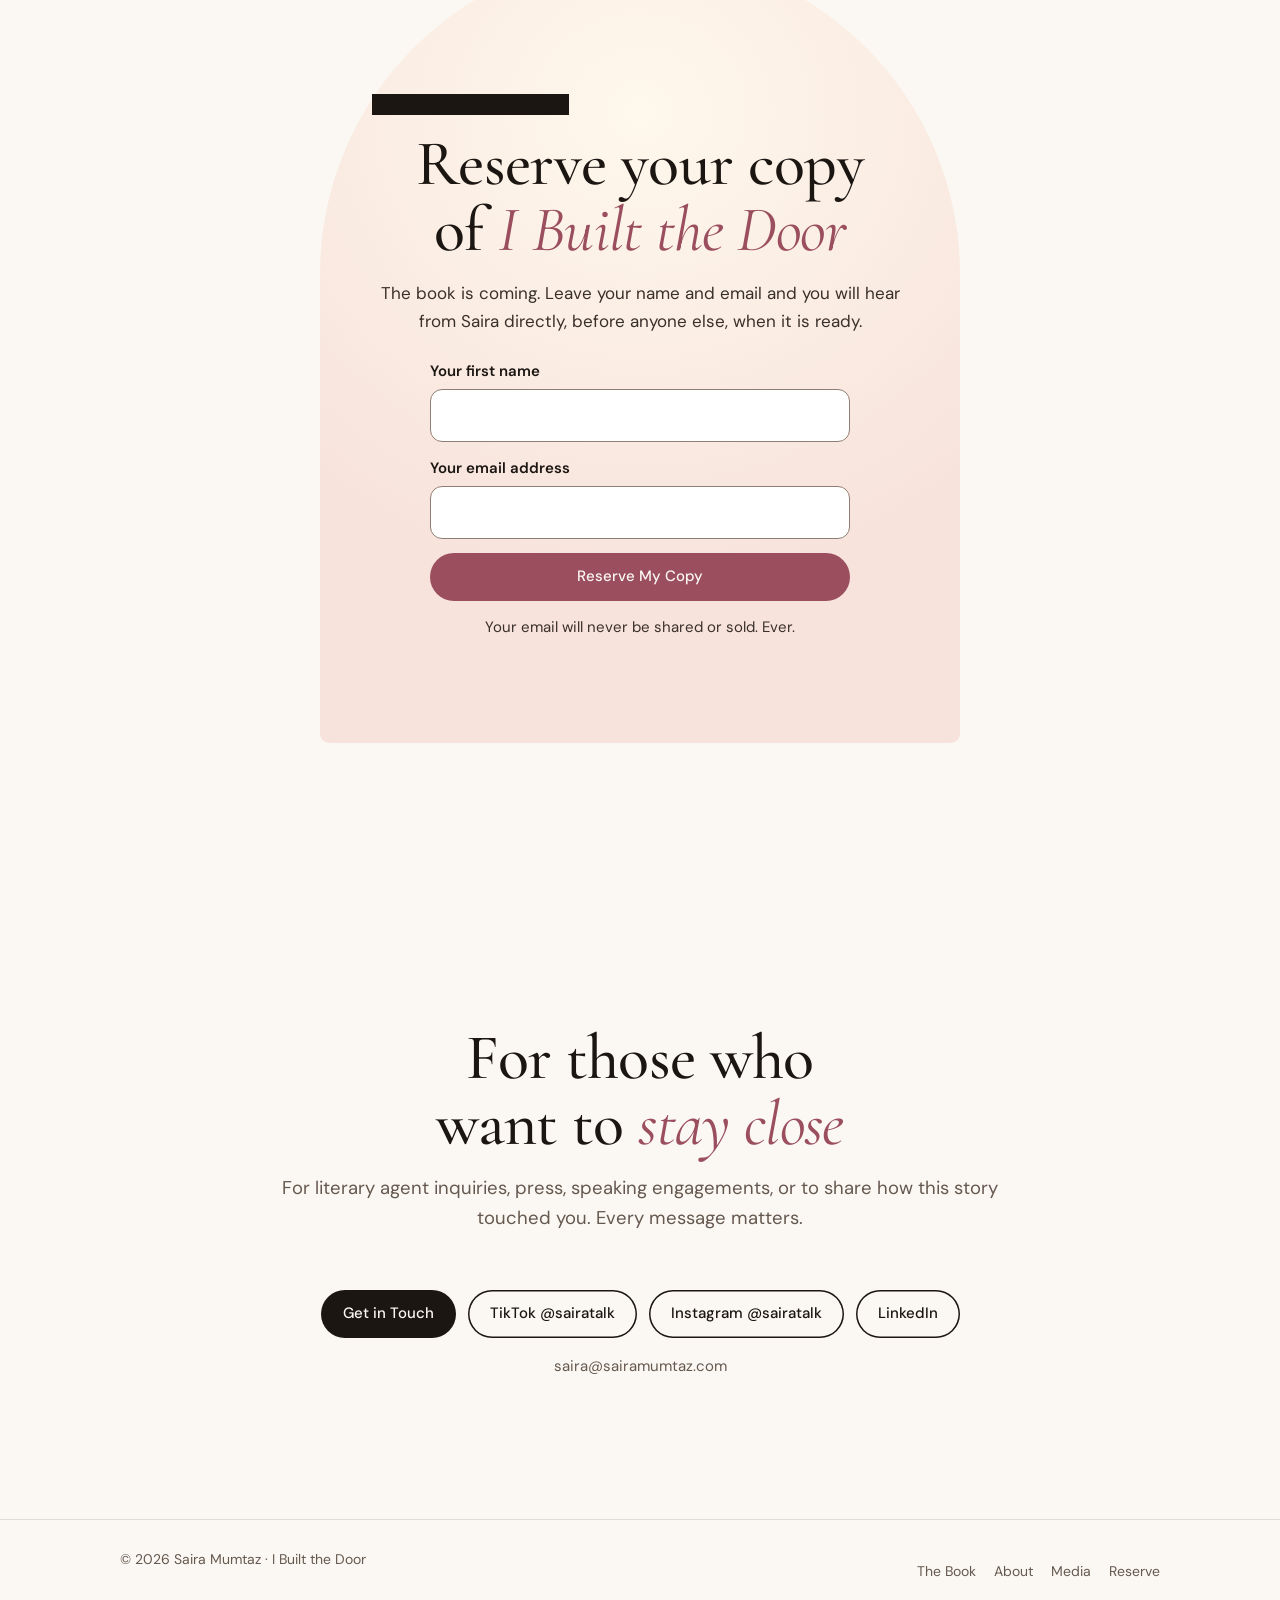
==== commit 4e48991d: "Show saira@sairamumtaz.com as the contact email" ====
--- a/index.html
+++ b/index.html
@@ -221,12 +221,12 @@
     <div class="container">
       <div class="head"><h2 id="c-h">For those who want to <em>stay close</em></h2><p>For literary agent inquiries, press, speaking engagements, or to share how this story touched you. Every message matters.</p></div>
       <div class="socials">
-        <a class="pill" href="mailto:saira@fromsilencetostrength.com">Get in Touch</a>
+        <a class="pill" href="mailto:saira@sairamumtaz.com">Get in Touch</a>
         <a class="pill ghost" href="https://www.tiktok.com/@sairatalk" aria-label="TikTok @sairatalk, opens in a new tab">TikTok @sairatalk</a>
         <a class="pill ghost" href="https://www.instagram.com/sairatalk" aria-label="Instagram @sairatalk, opens in a new tab">Instagram @sairatalk</a>
         <a class="pill ghost" href="https://linkedin.com/in/saira-mumtaz" aria-label="LinkedIn, opens in a new tab">LinkedIn</a>
       </div>
-      <p class="mail">saira@fromsilencetostrength.com</p>
+      <p class="mail">saira@sairamumtaz.com</p>
     </div>
   </section>
 </main>
@@ -347,7 +347,7 @@
   var btn = e.target.querySelector('button'); btn.disabled = true; s.textContent = 'Sending…';
   fetch(e.target.action, { method: 'POST', body: new FormData(e.target), headers: { 'Accept': 'application/json' } })
     .then(function (r) { if (!r.ok) throw new Error(); e.target.reset(); s.textContent = 'You are on the list. 🤍 Thank you for being here. Saira will reach out to you directly when I Built the Door is ready.'; })
-    .catch(function () { s.textContent = 'Something went wrong. Please try again, or email saira@fromsilencetostrength.com.'; })
+    .catch(function () { s.textContent = 'Something went wrong. Please try again, or email saira@sairamumtaz.com.'; })
     .finally(function () { btn.disabled = false; });
 });
 </script>
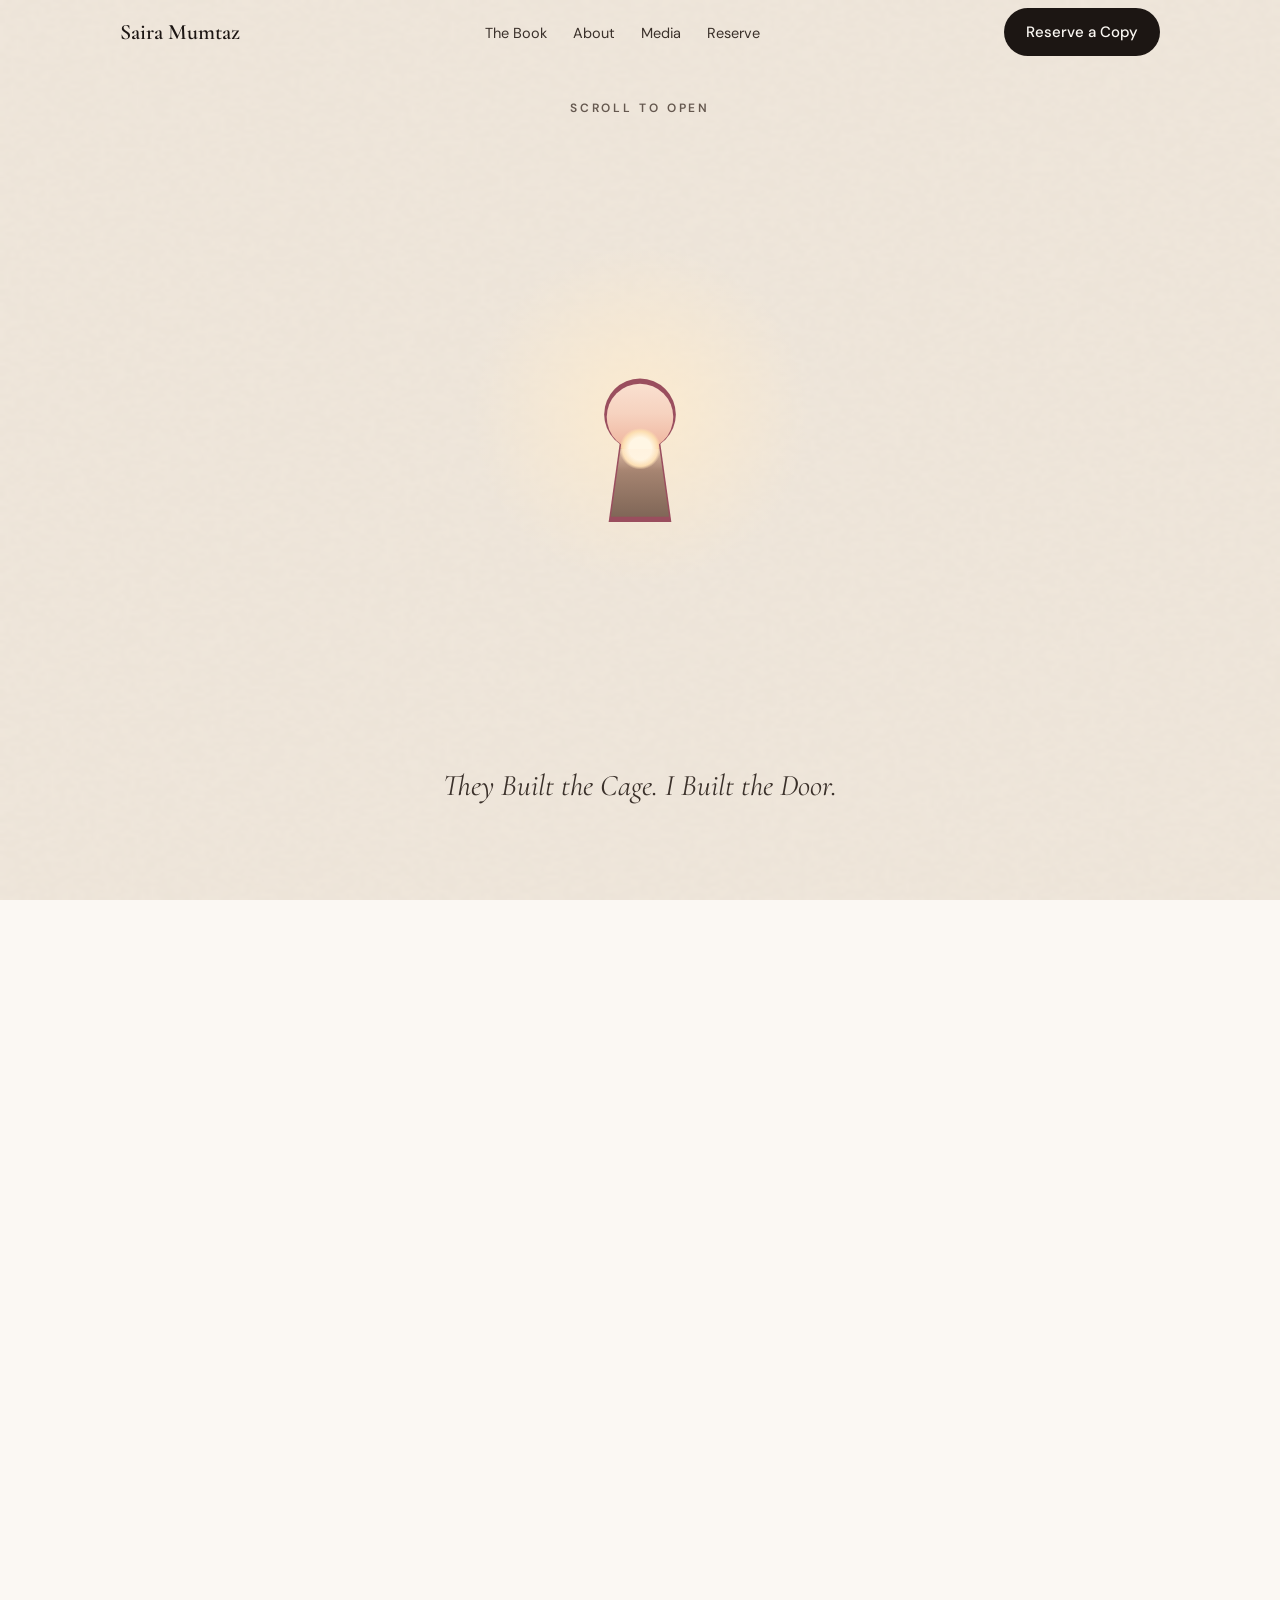
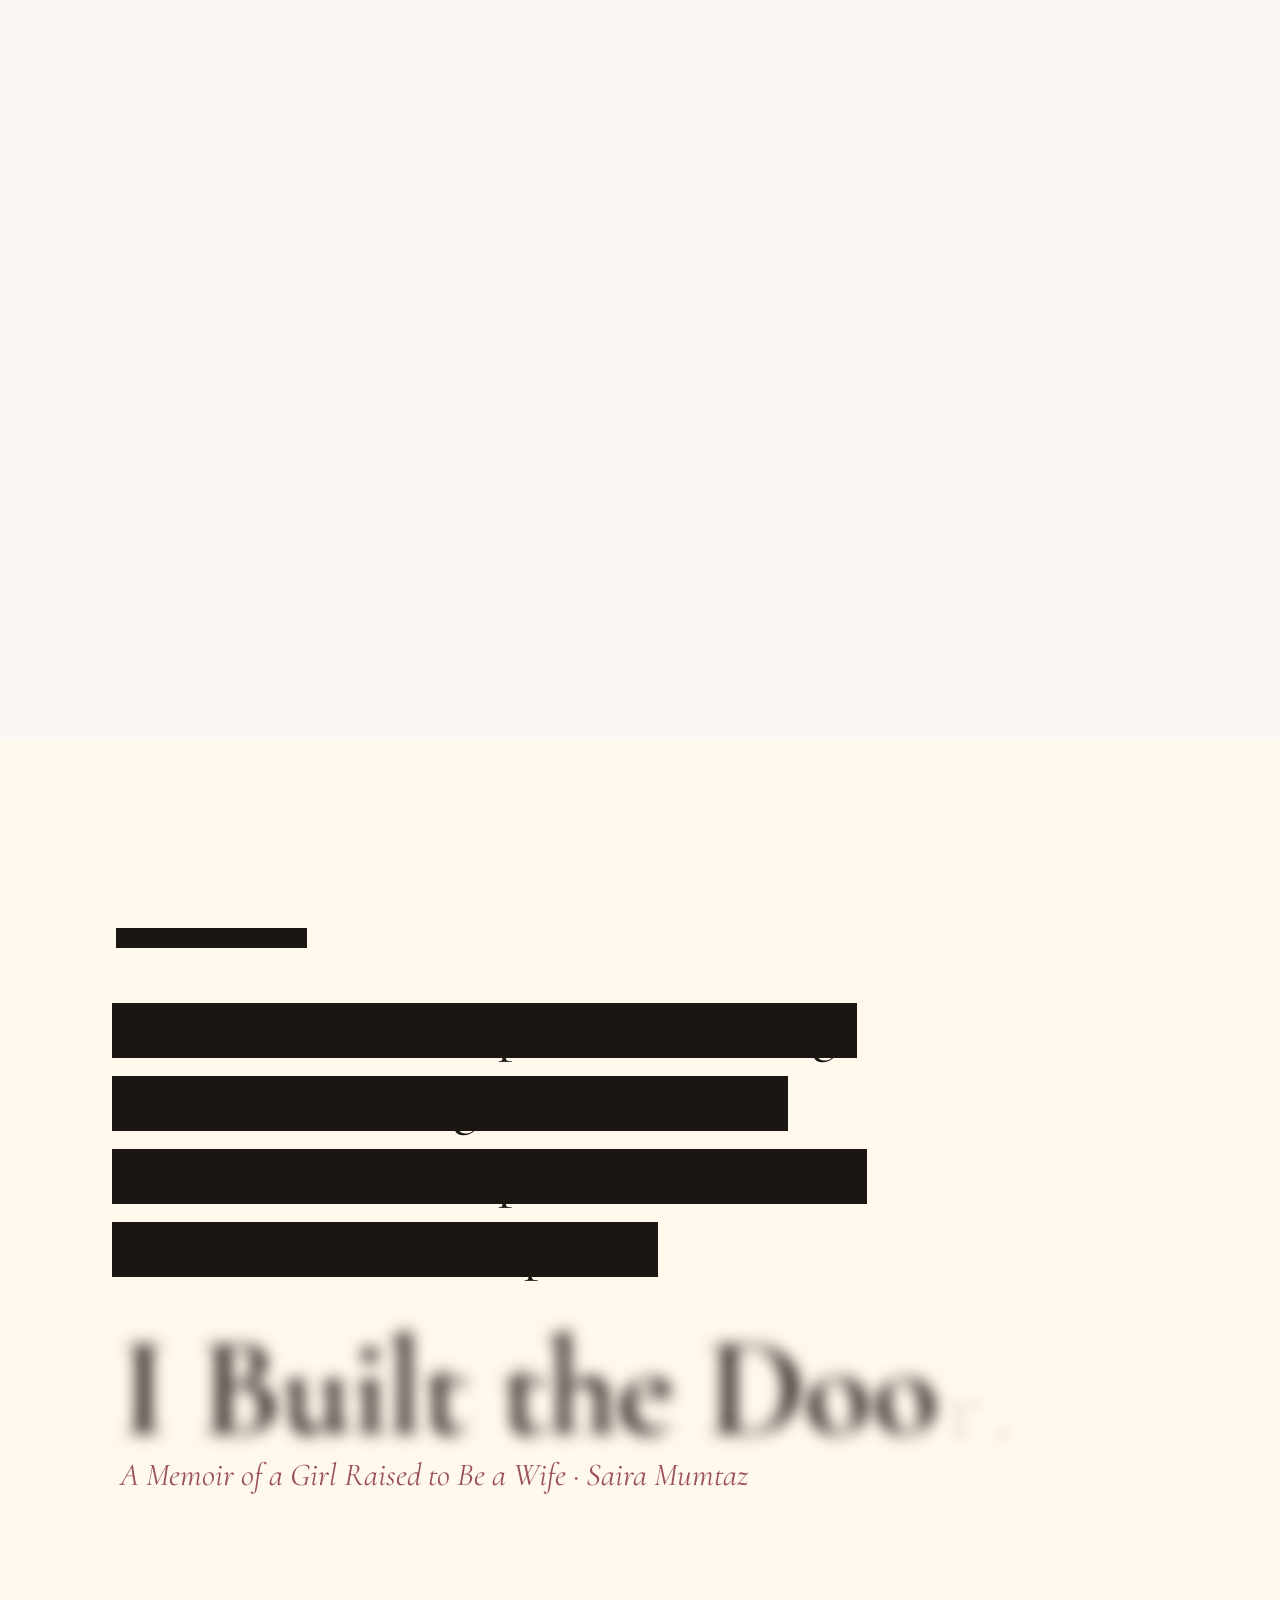
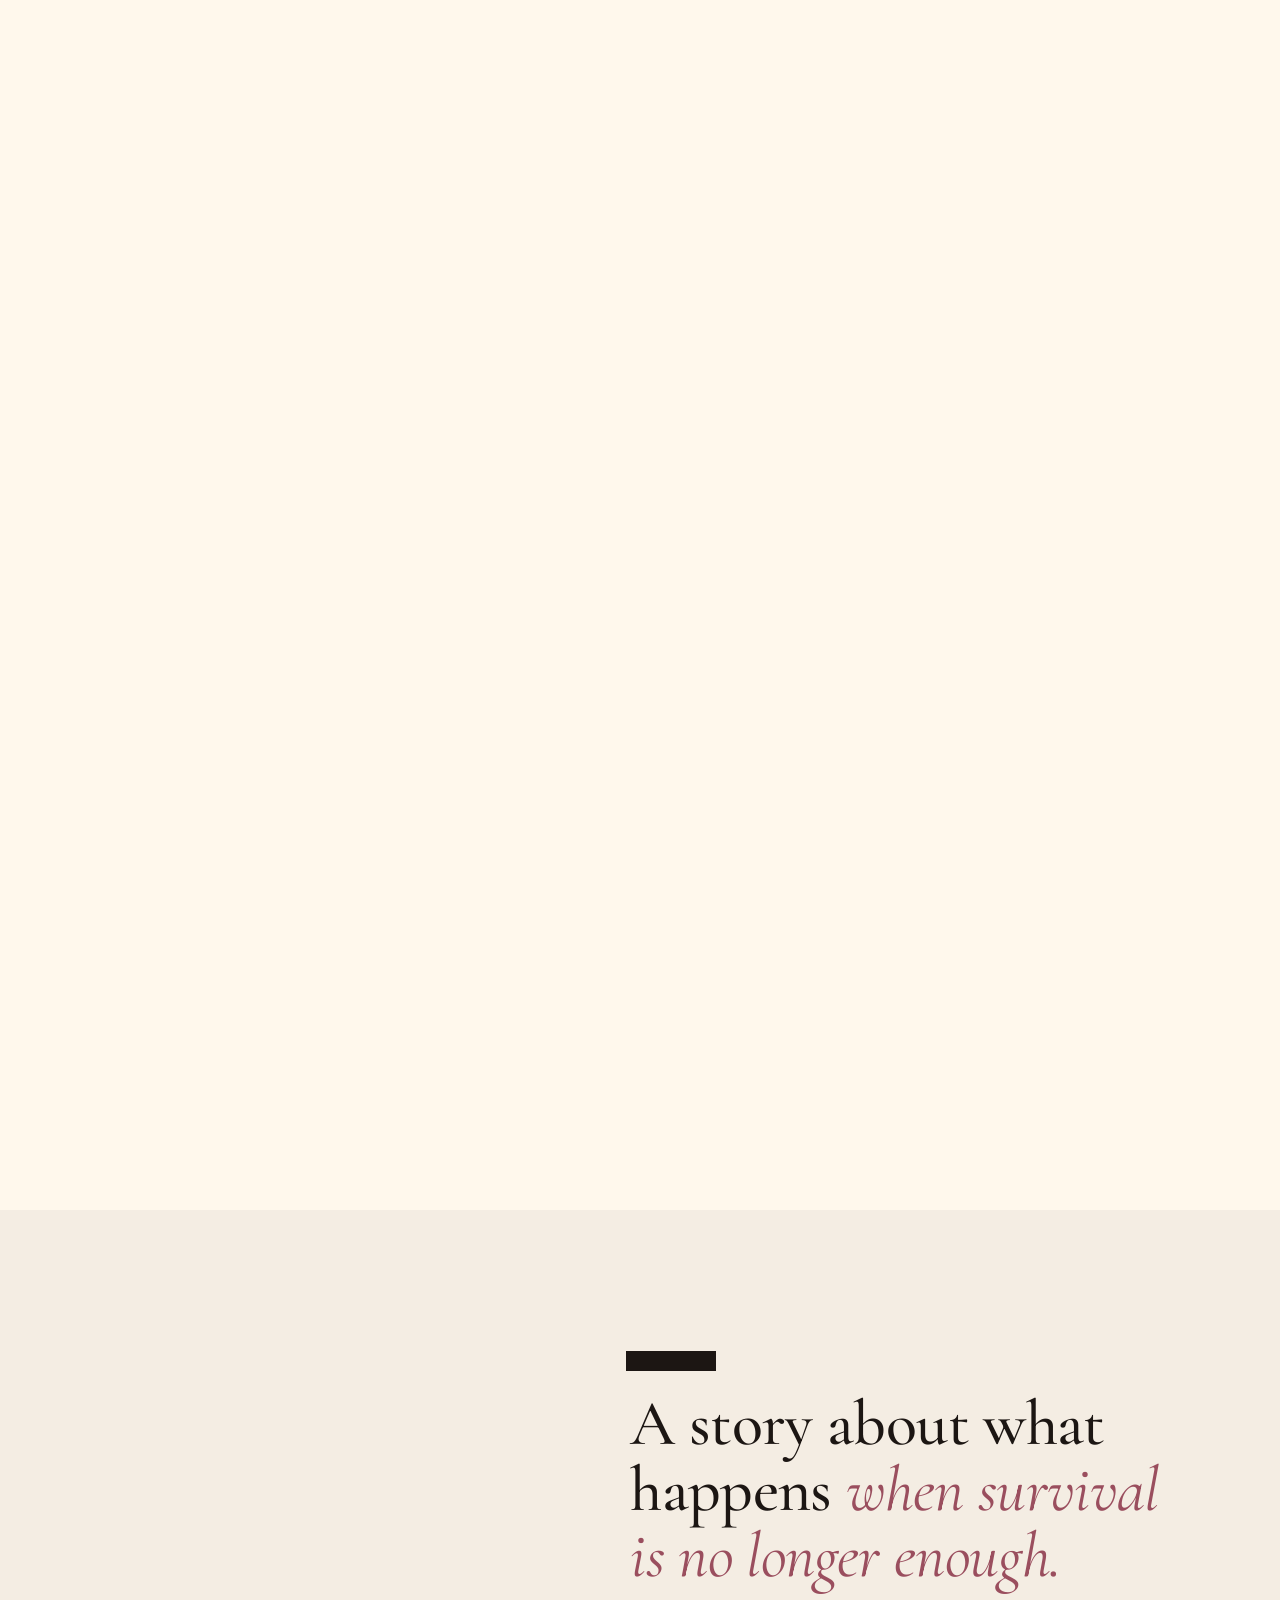
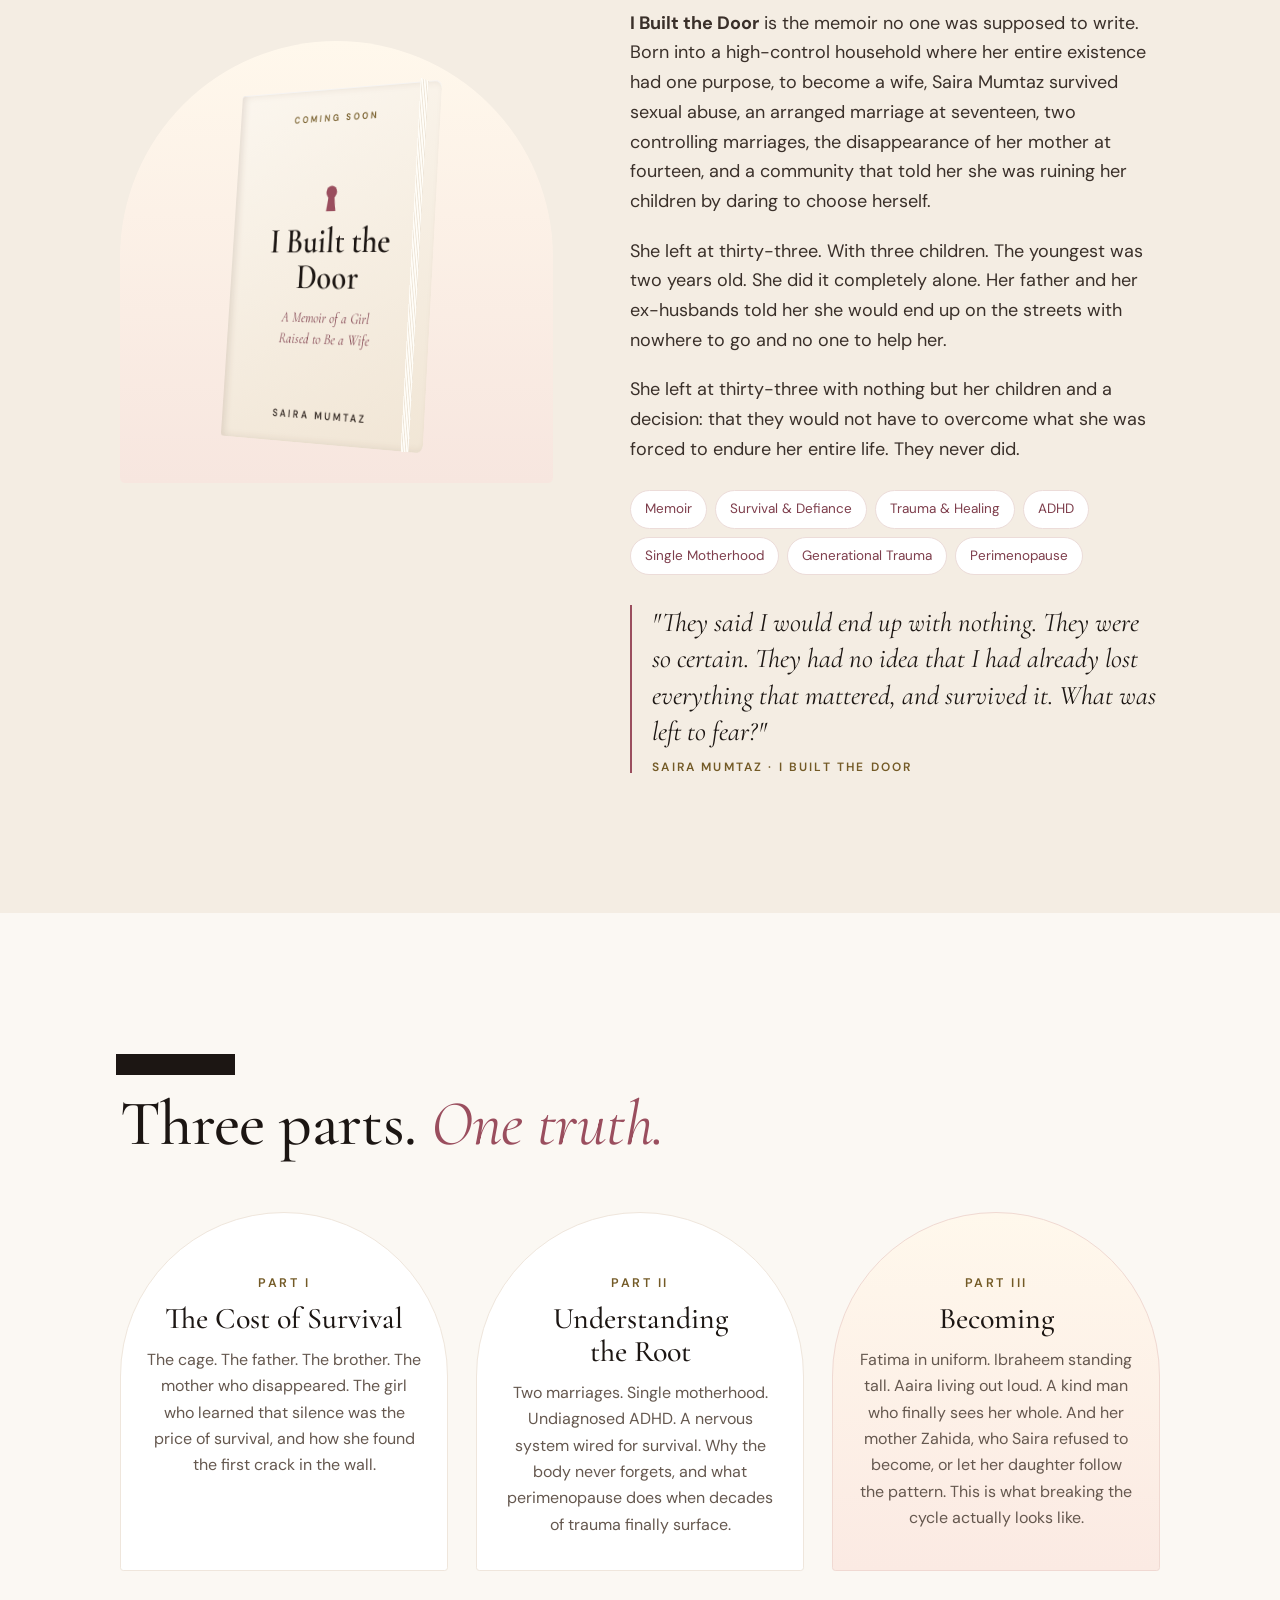
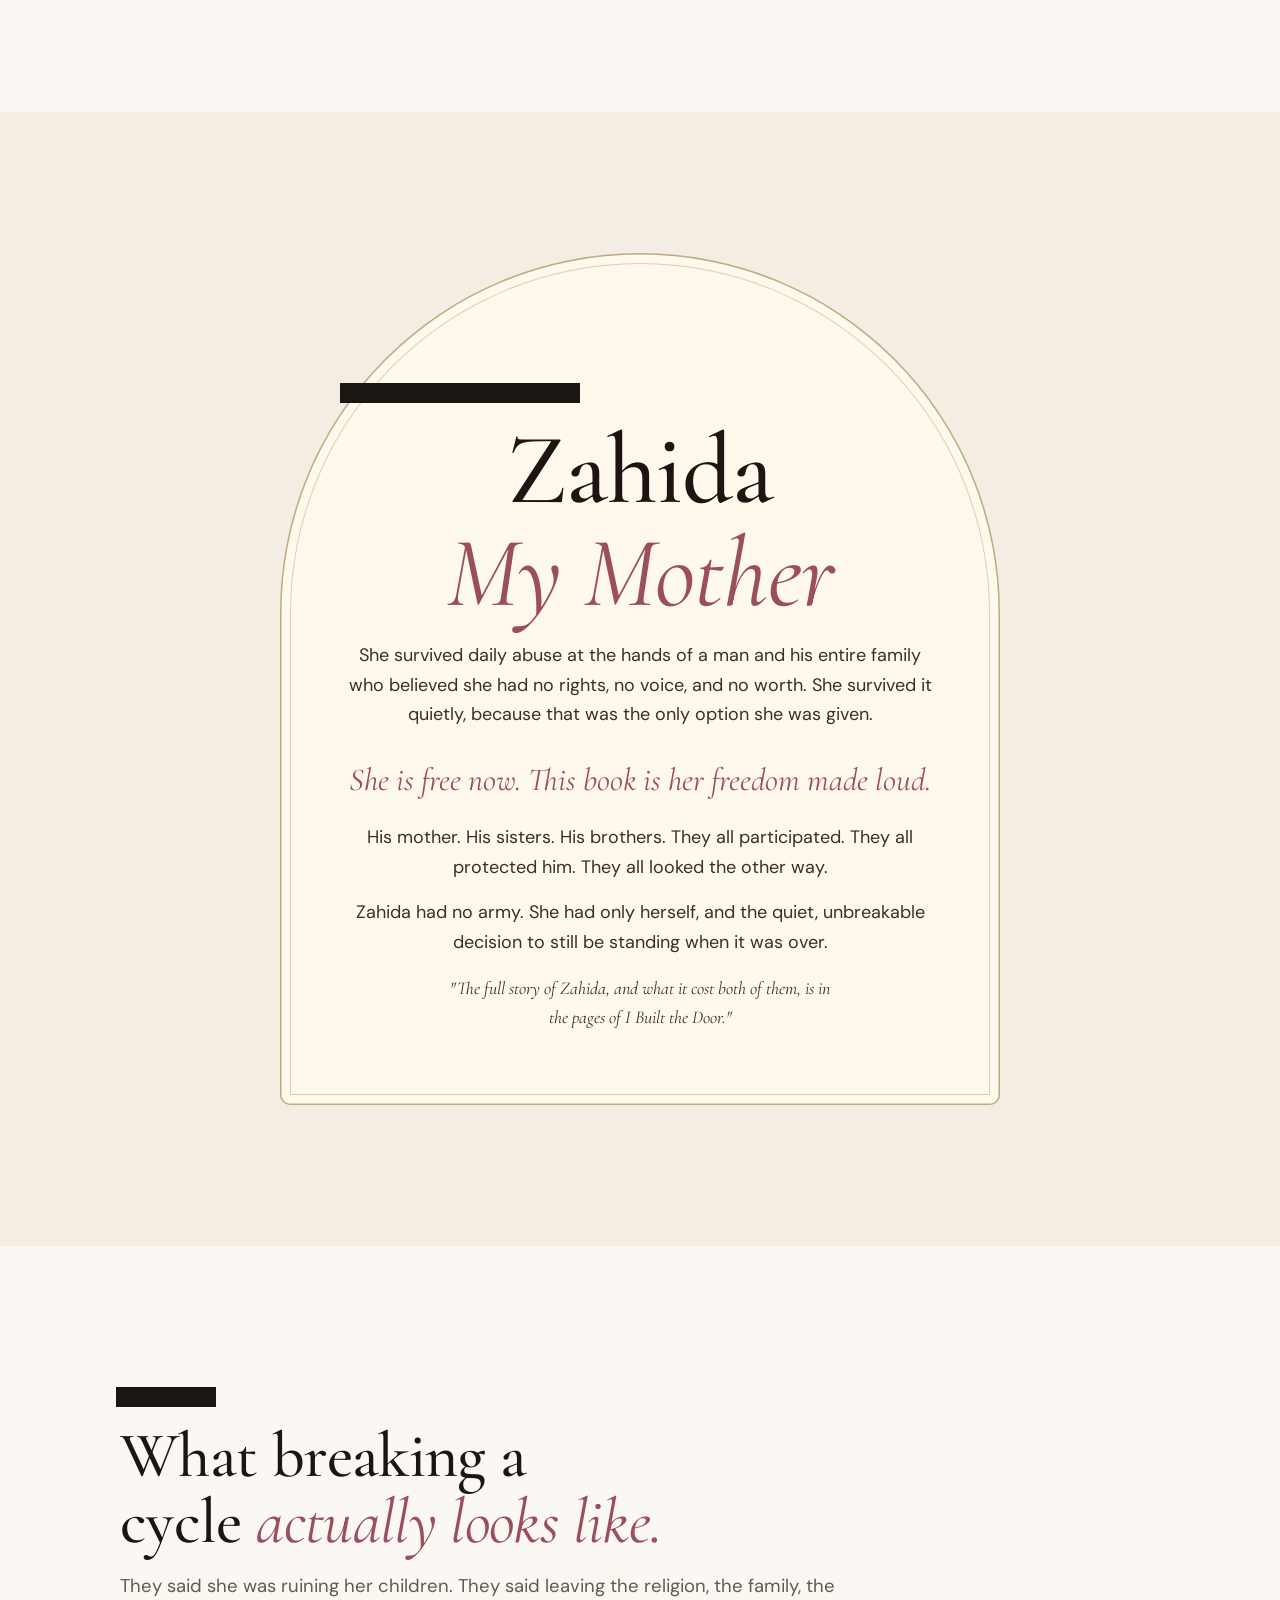
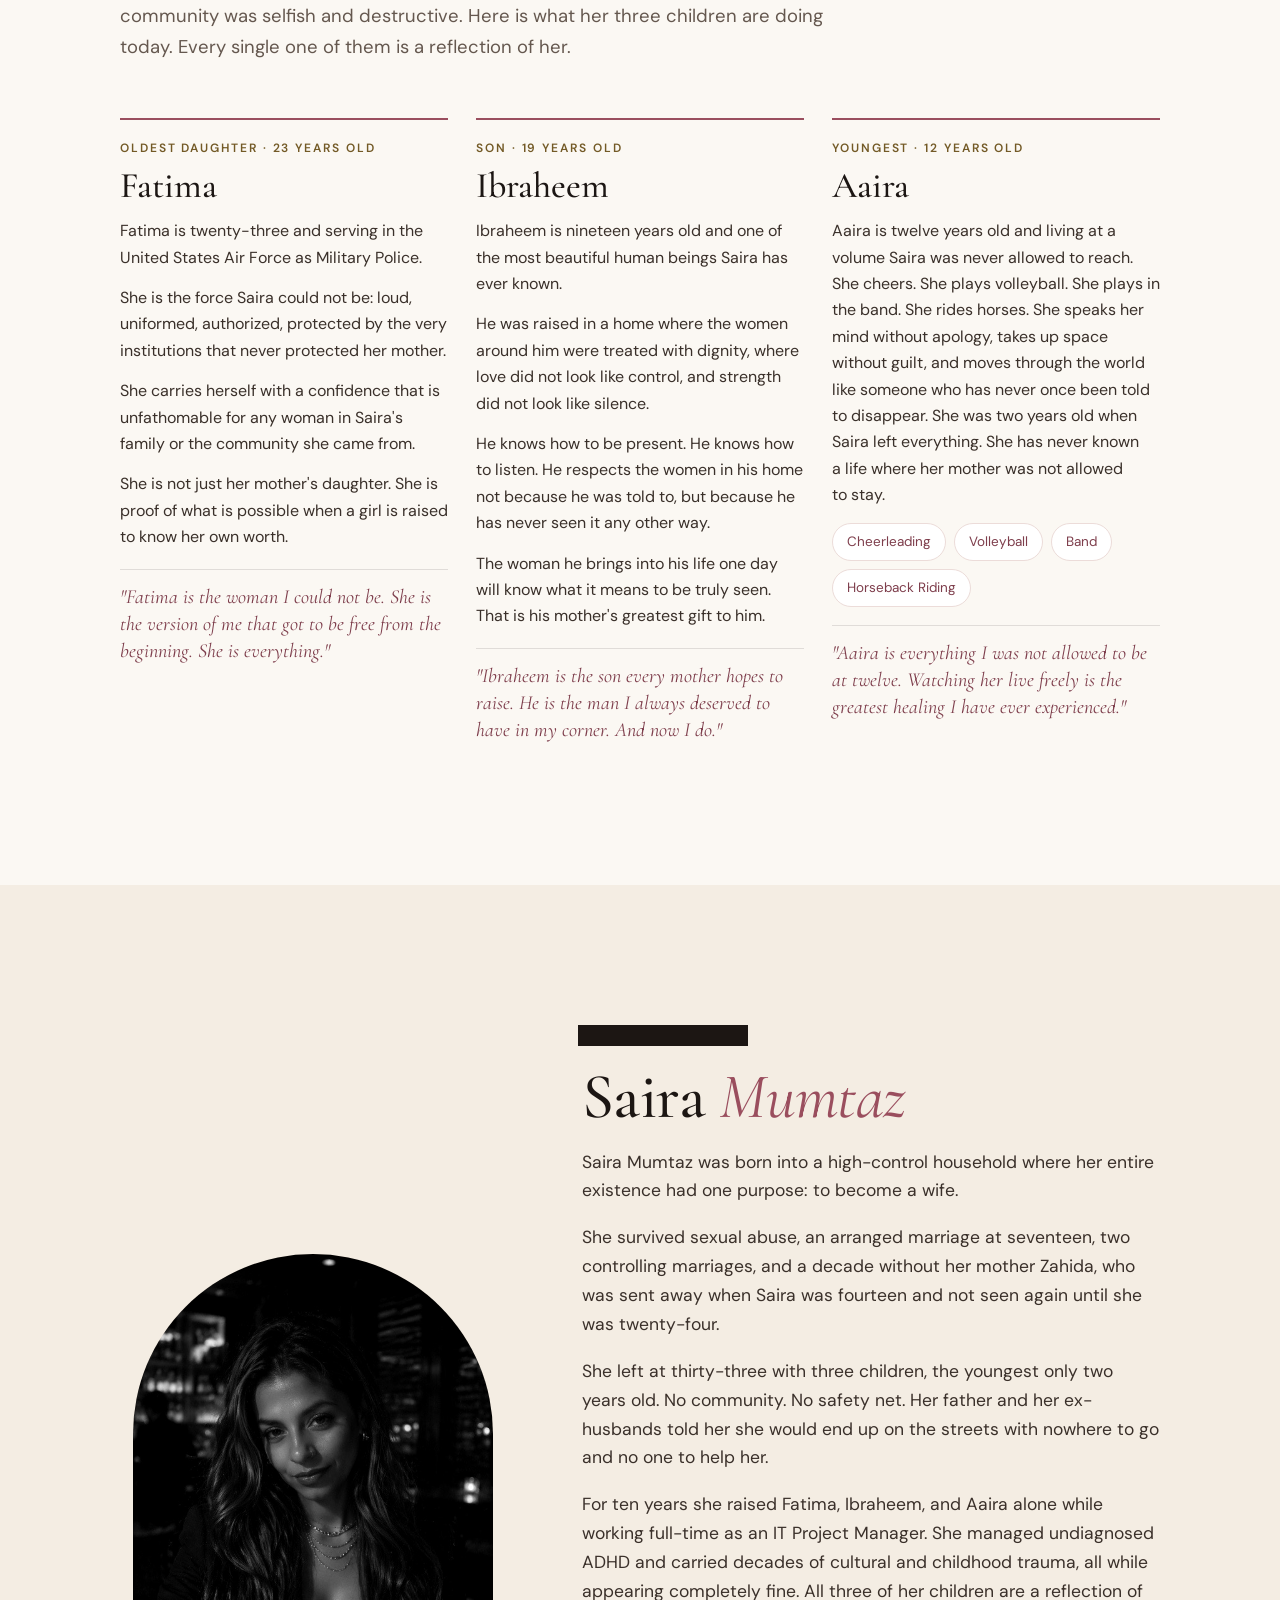
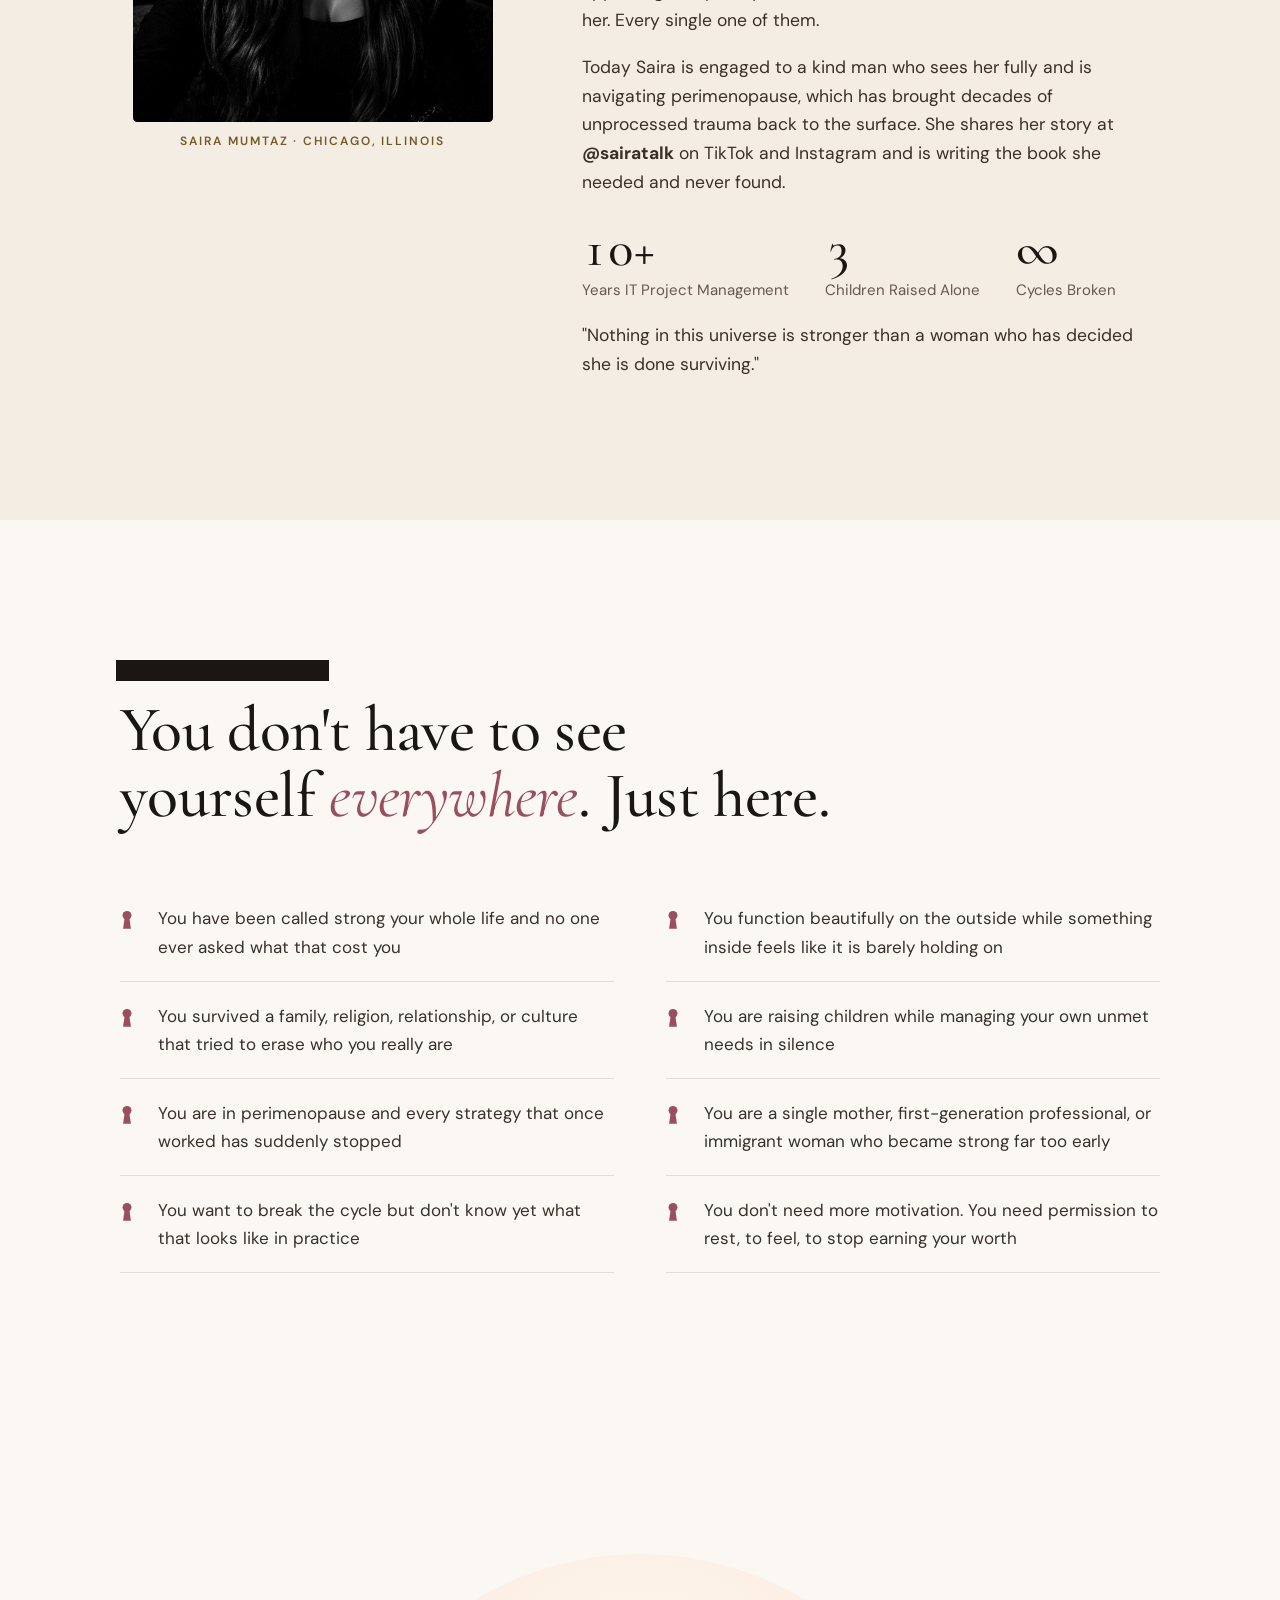
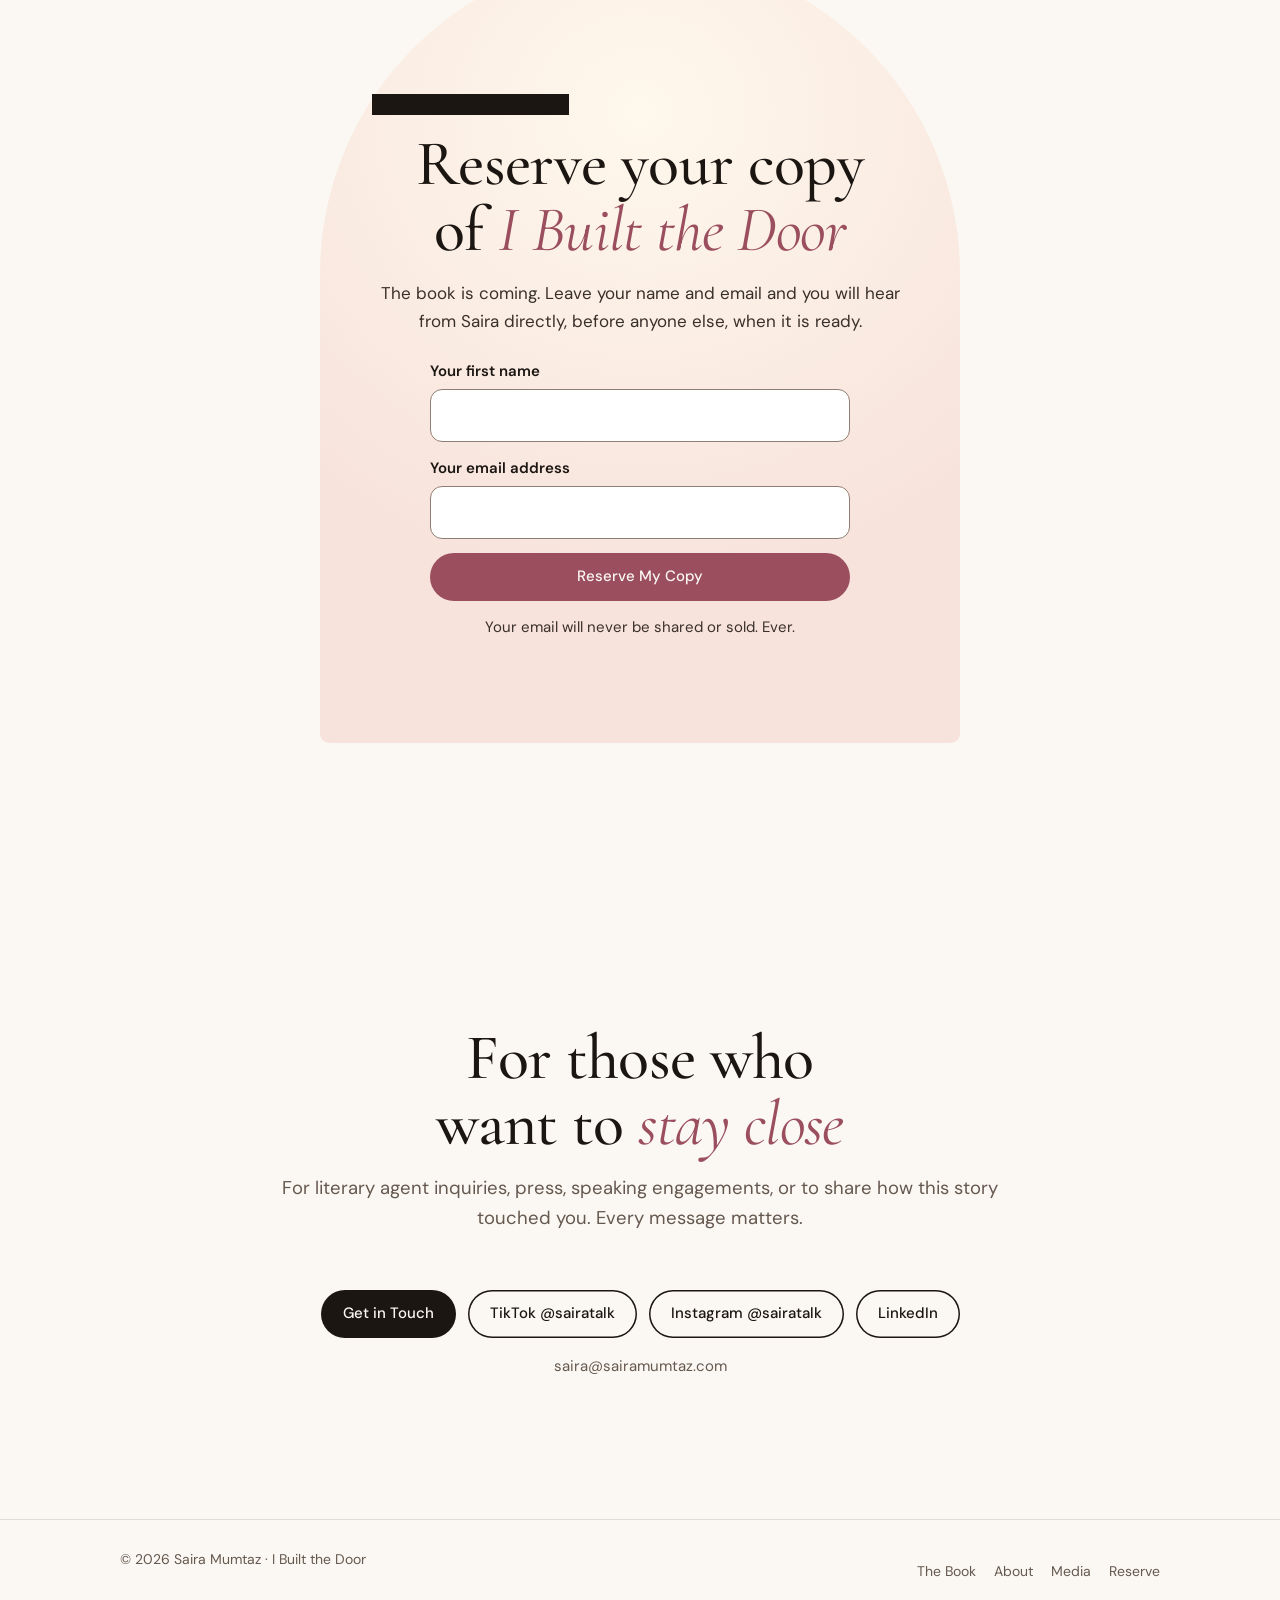
==== commit c82f14db: "Update index.htmlHero: book title as headline, Saira Mumtaz as byline" ====
--- a/index.html
+++ b/index.html
@@ -61,13 +61,13 @@
       <canvas class="plaster" id="plaster" aria-hidden="true"></canvas>
       <div class="halo" aria-hidden="true"></div>
       <div class="door-light" id="doorLight" aria-hidden="true"><div class="scene"><span class="sun"></span><span class="sea"></span></div></div>
-      <div class="wall-text top" aria-hidden="true">Saira Mumtaz · I Built the Door<br>Scroll to open</div>
+      <div class="wall-text top" aria-hidden="true">Scroll to open</div>
       <div class="wall-text bottom" aria-hidden="true">They Built the Cage. I Built the Door.</div>
       <div class="room" id="room">
         <span class="label">Debut Memoir · Coming Soon</span>
-        <h1>Saira Mumtaz</h1>
-        <p class="door-line">Author of I Built the Door</p>
-        <p class="meta">A Memoir of Survival, Defiance &amp; the Courage to Break Free</p>
+        <h1>I Built the Door</h1>
+        <p class="door-line">A Memoir of a Girl Raised to Be a Wife</p>
+        <p class="byline">Saira Mumtaz</p>
         <div class="cta"><a class="pill rose" href="#reserve">Reserve Your Copy</a><a class="textlink" href="#told">Discover the Book <span aria-hidden="true">→</span></a></div>
       </div>
     </div>
--- a/site.css
+++ b/site.css
@@ -86,7 +86,7 @@
 .door-light .sun { position: absolute; left: 50%; top: calc(53% - var(--sun, 0) * 16%); width: 40%; aspect-ratio: 1; border-radius: 50%; transform: translate(-50%, -50%);
   background: radial-gradient(circle, #FFF6E4 0 38%, #FCDDB0 60%, rgba(252, 221, 176, 0) 71%); }
 .door-light .sea { position: absolute; left: 0; right: 0; top: 53%; bottom: 0;
-  background: linear-gradient(180deg, rgba(255, 236, 214, .35), transparent 30%), repeating-linear-gradient(180deg, rgba(255, 240, 222, .16) 0 1px, transparent 1px 6px); }
+  background: linear-gradient(180deg, rgba(255, 236, 214, .35), transparent 30%); }
 .halo { position: absolute; left: 50%; top: 46%; width: 340px; height: 340px; margin: -170px 0 0 -170px; border-radius: 50%;
   background: radial-gradient(closest-side, rgba(255, 236, 205, .9), rgba(255, 236, 205, 0)); opacity: var(--halo, .9); transform: scale(var(--hs, 1)); pointer-events: none; }
 .wall-text { position: absolute; left: 16px; right: 16px; text-align: center; color: var(--text); opacity: var(--wt, 1); }
@@ -290,3 +290,10 @@
   .kh-stage { background: linear-gradient(180deg, #FBE7D8 0%, #F1BCA6 50%, #A3826F 100%); }
 }
 @media (max-width: 700px) { .room { padding-inline: 30px; } }
+
+/* Hero hierarchy: the book title leads, her name signs it */
+.room { gap: 14px; }
+.room h1 { font-size: clamp(56px, 11vw, 140px); line-height: .92; font-weight: 600; letter-spacing: -.015em; }
+.room .door-line { font-size: clamp(22px, 3vw, 34px); text-wrap: balance; max-width: 22ch; line-height: 1.25; }
+.room .byline { display: flex; align-items: center; gap: 14px; margin-top: 6px; font: 600 13px/1 var(--body); letter-spacing: .32em; text-transform: uppercase; color: var(--ink); }
+.room .byline::before, .room .byline::after { content: ""; width: 36px; height: 1px; background: var(--gold); }
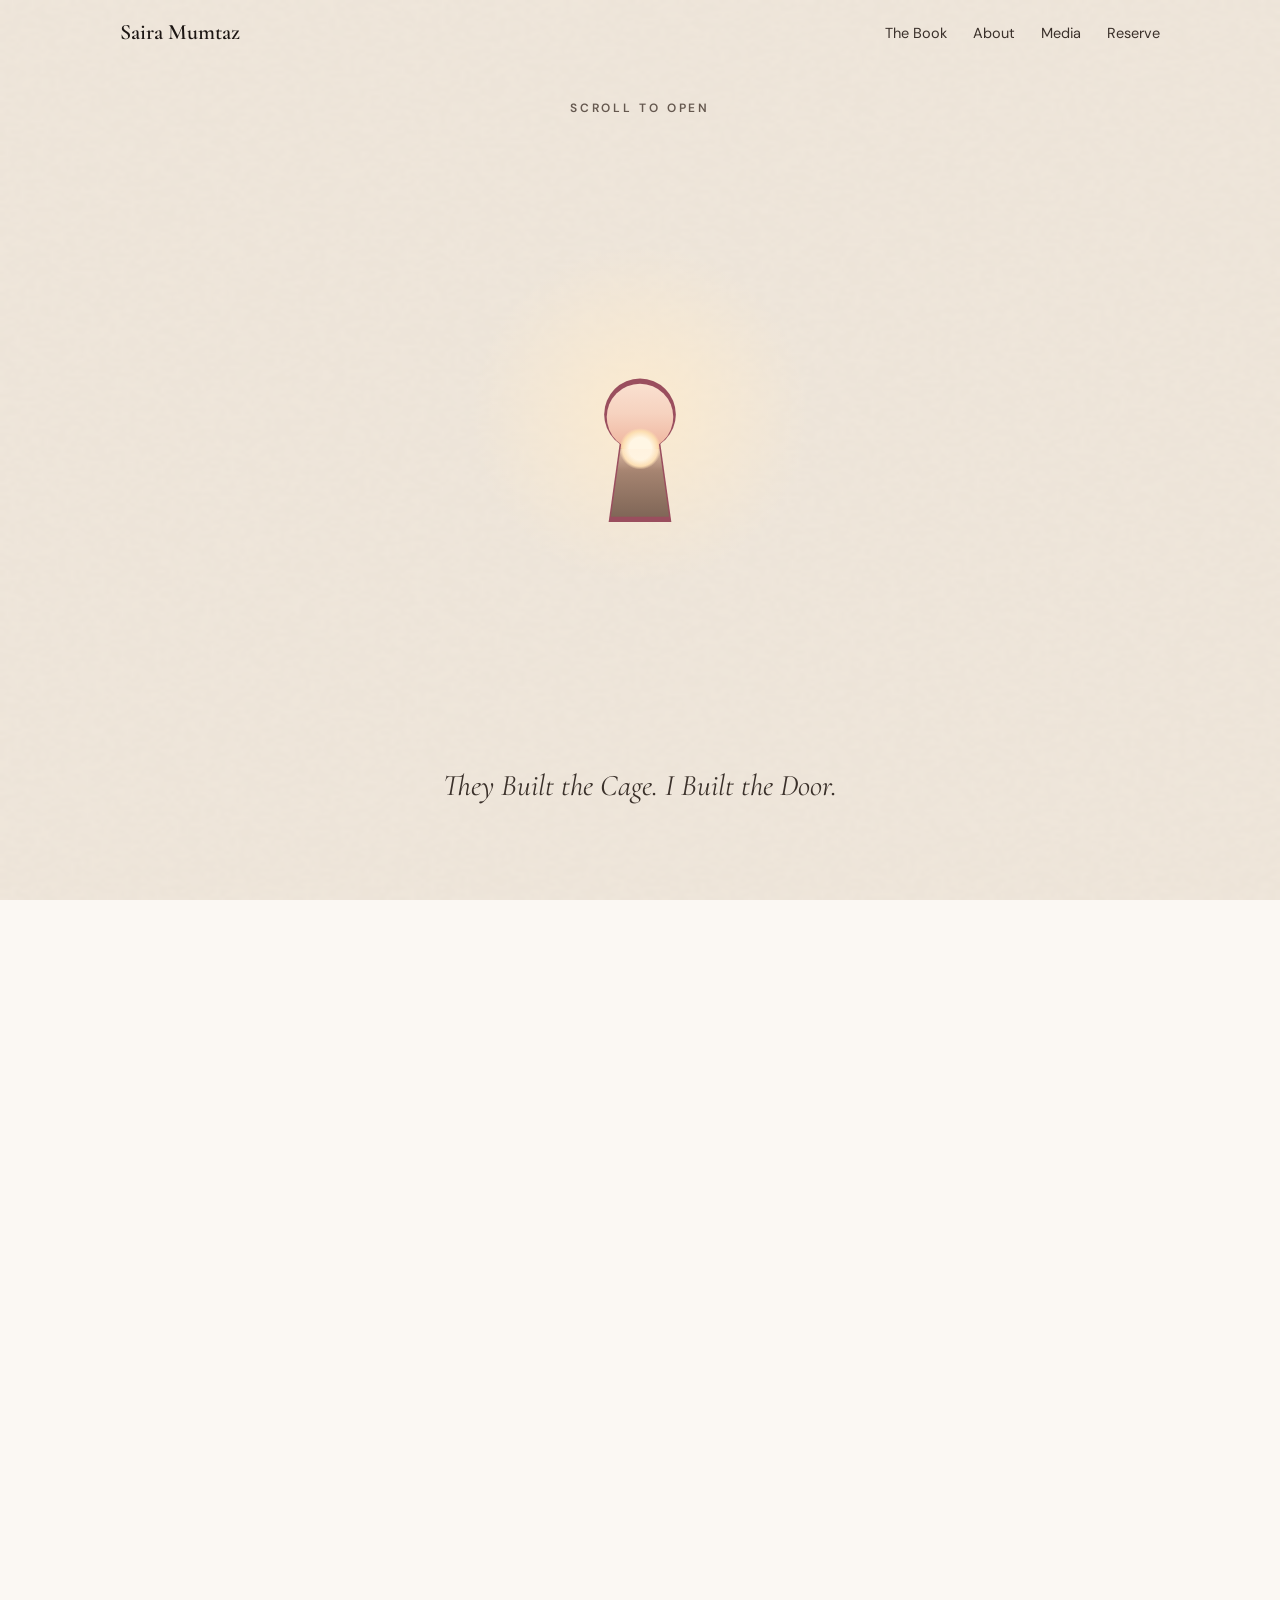
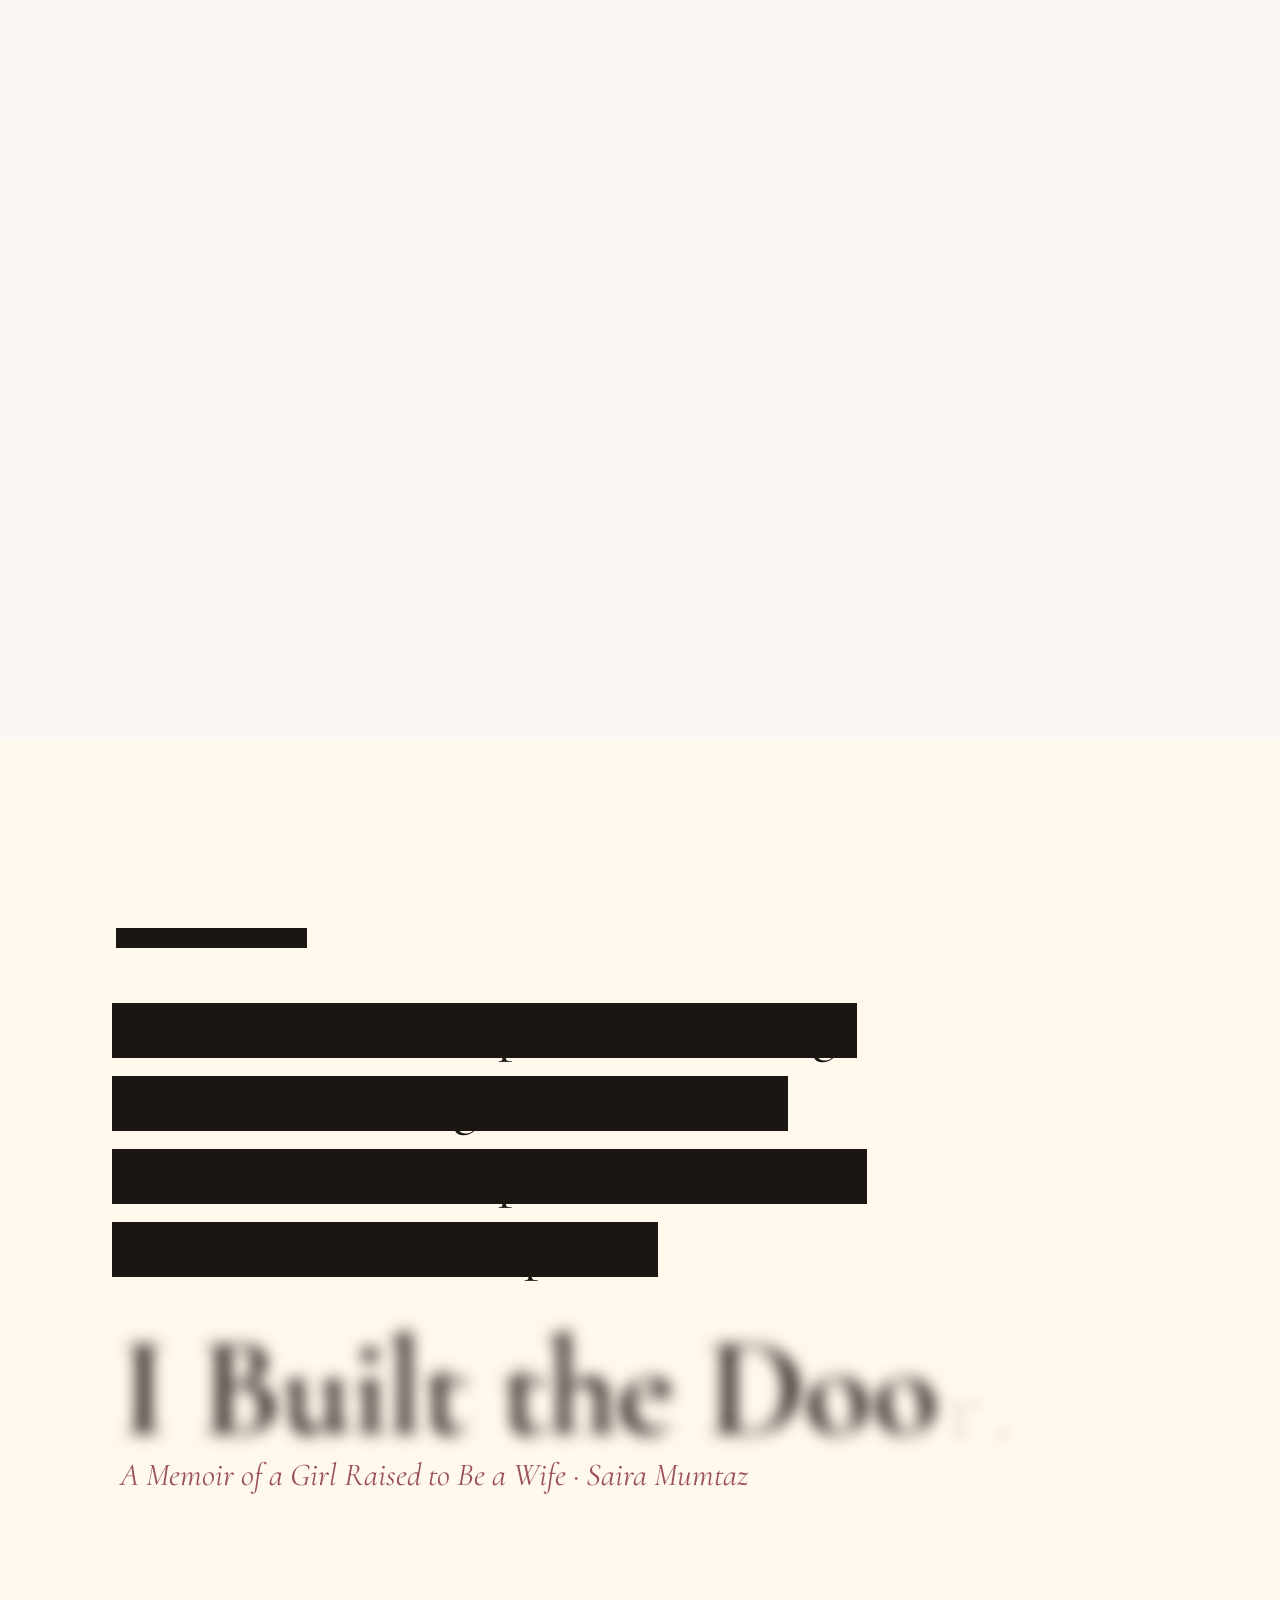
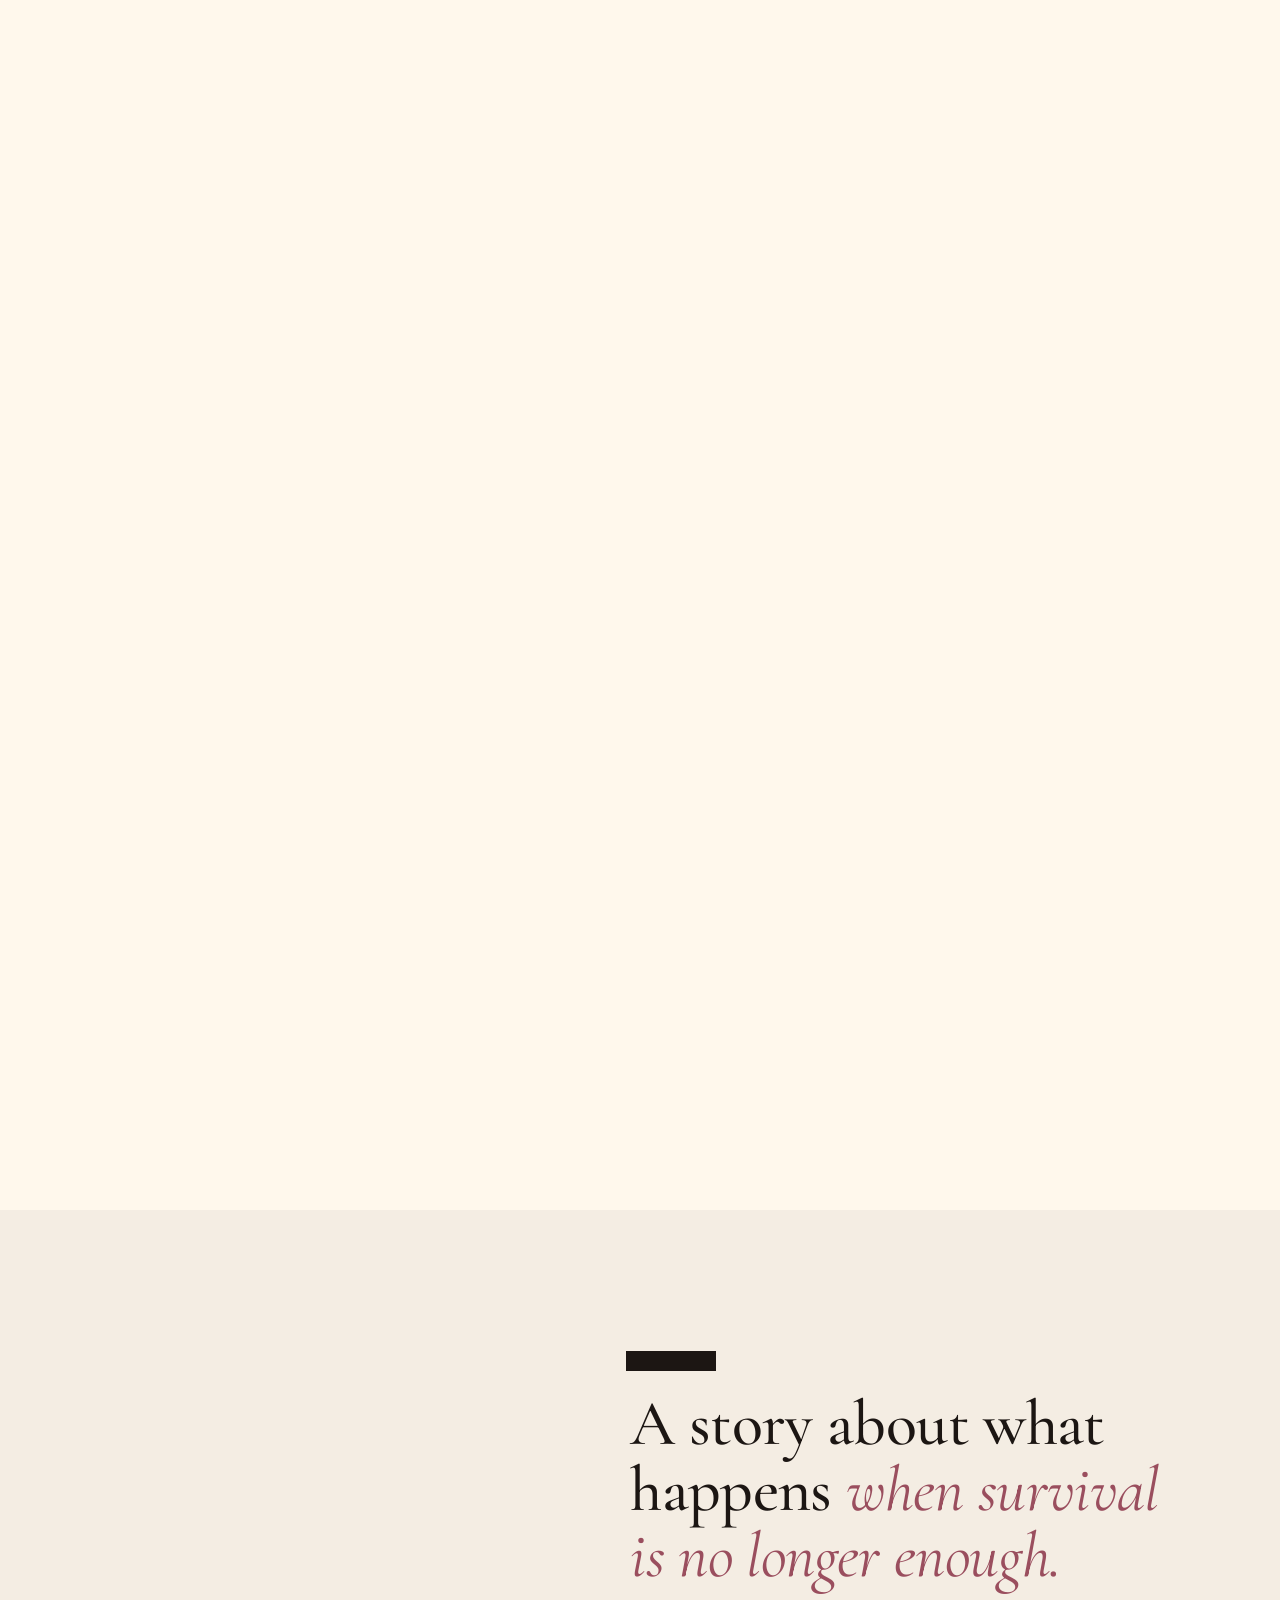
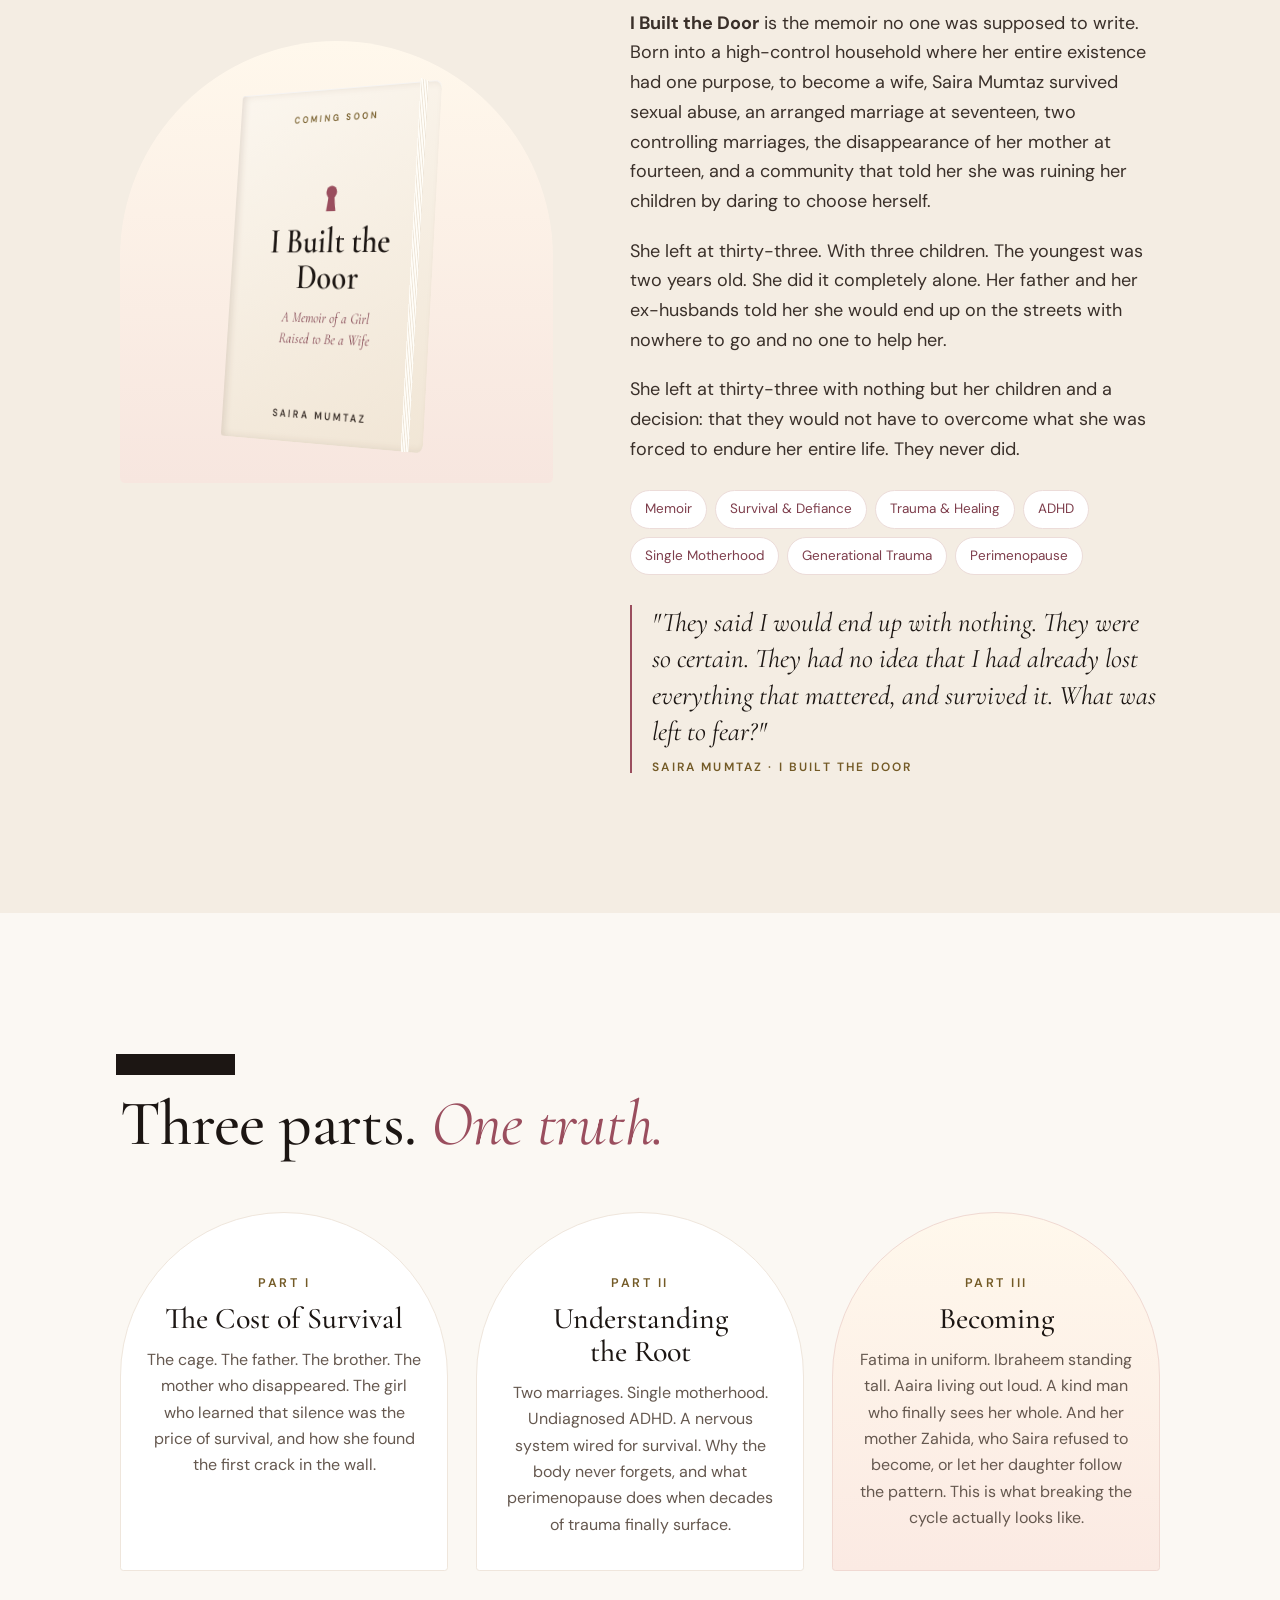
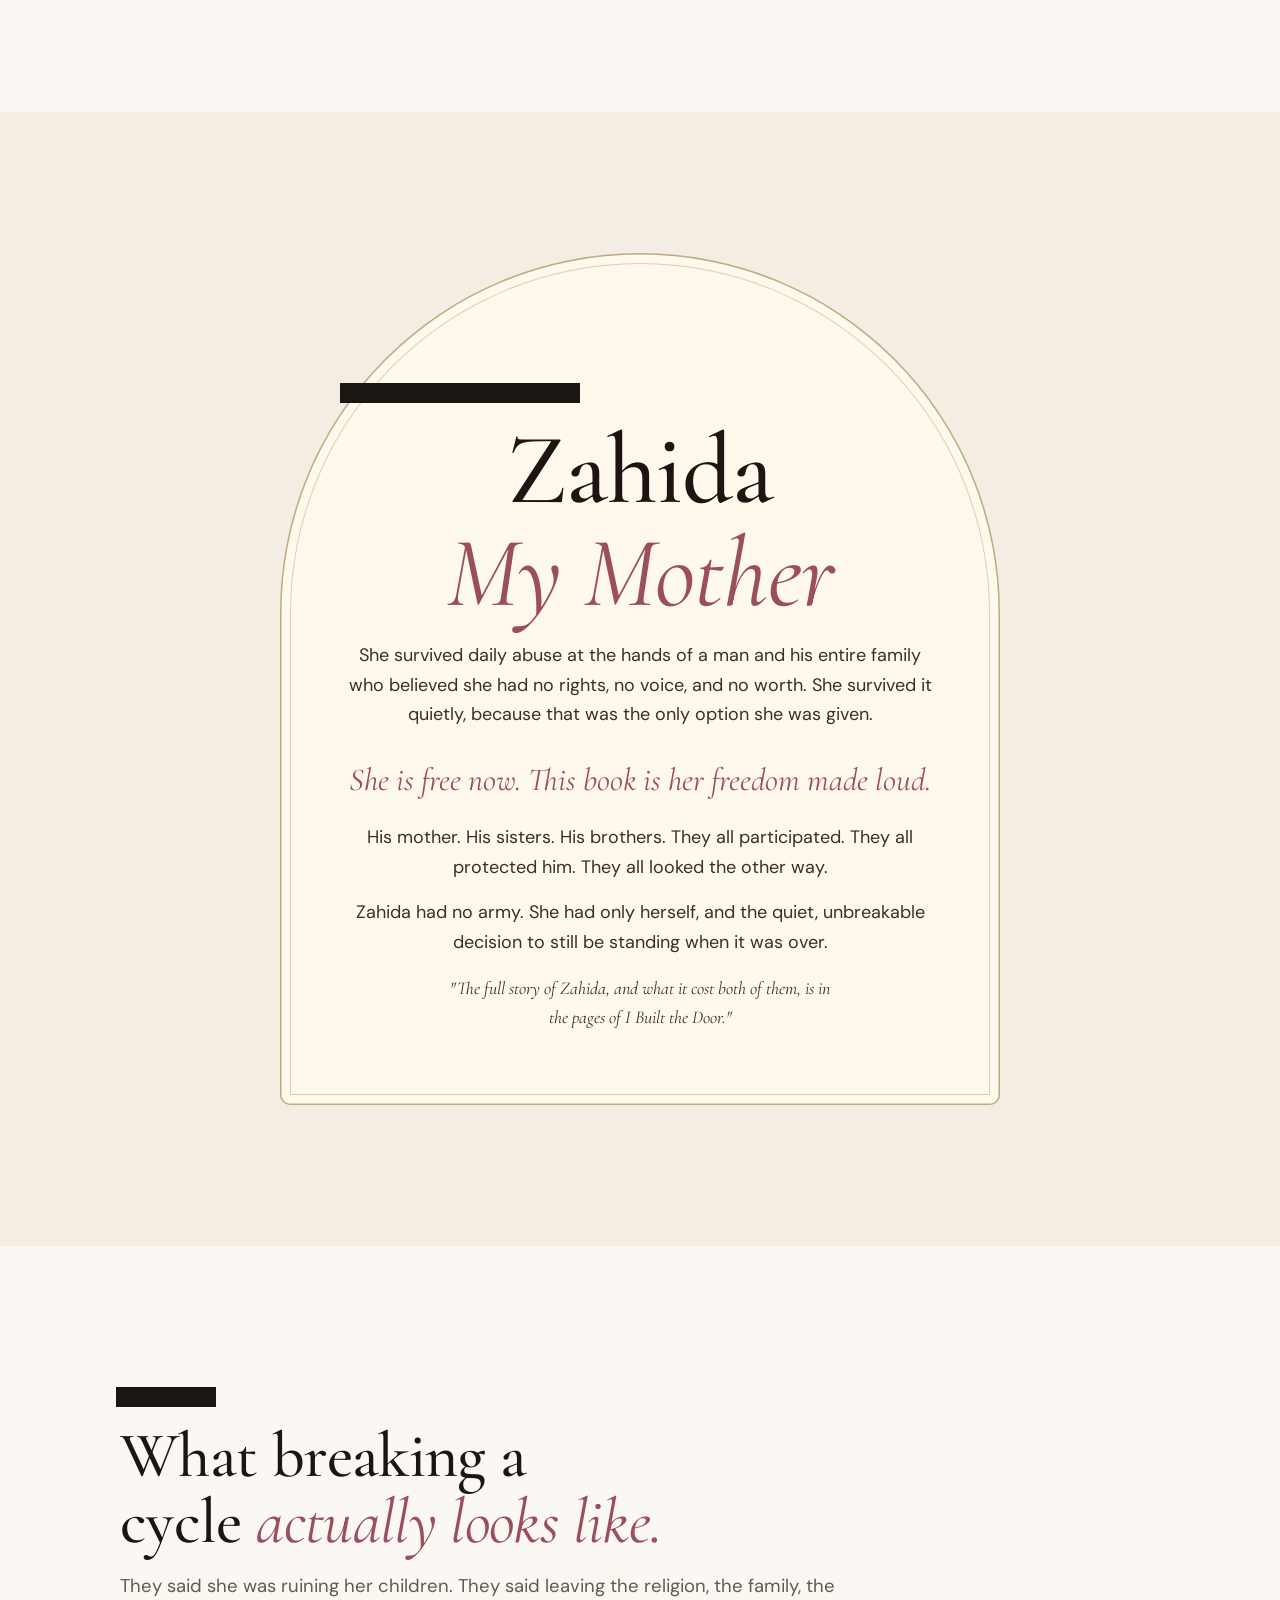
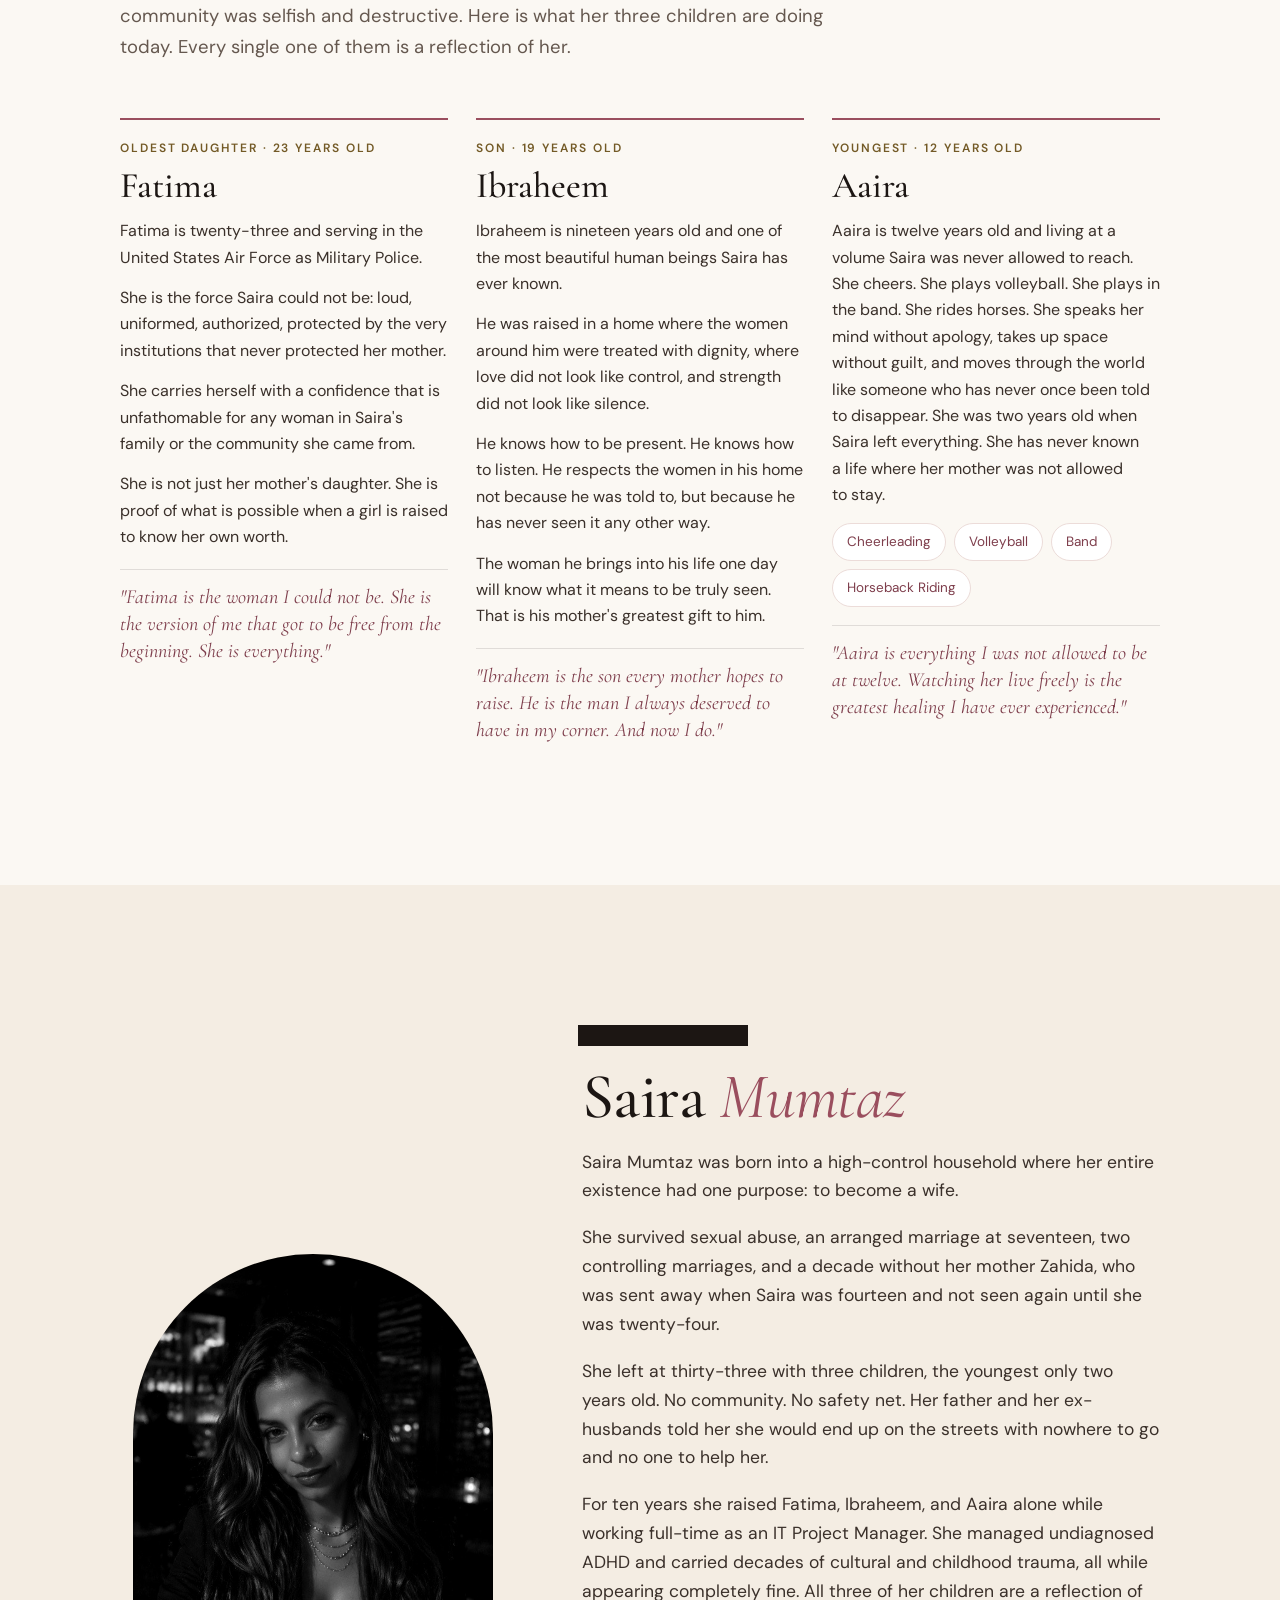
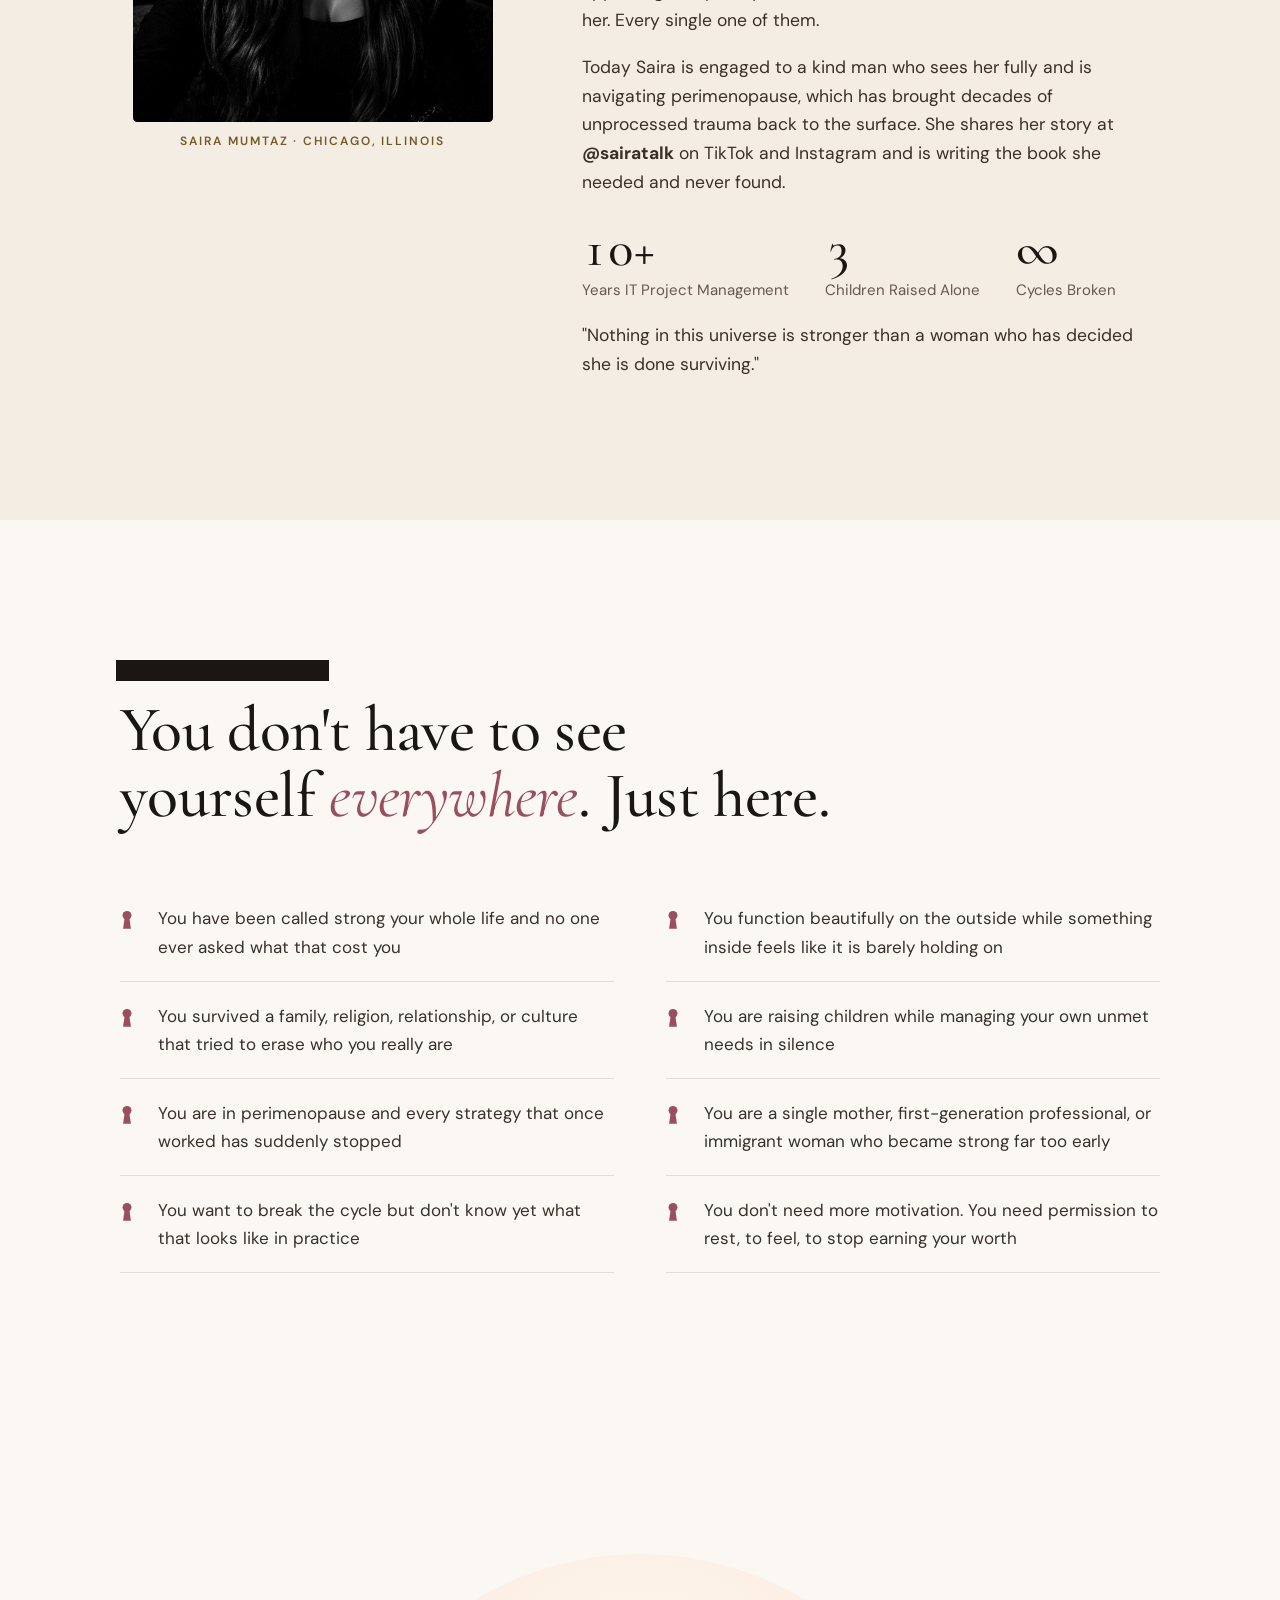
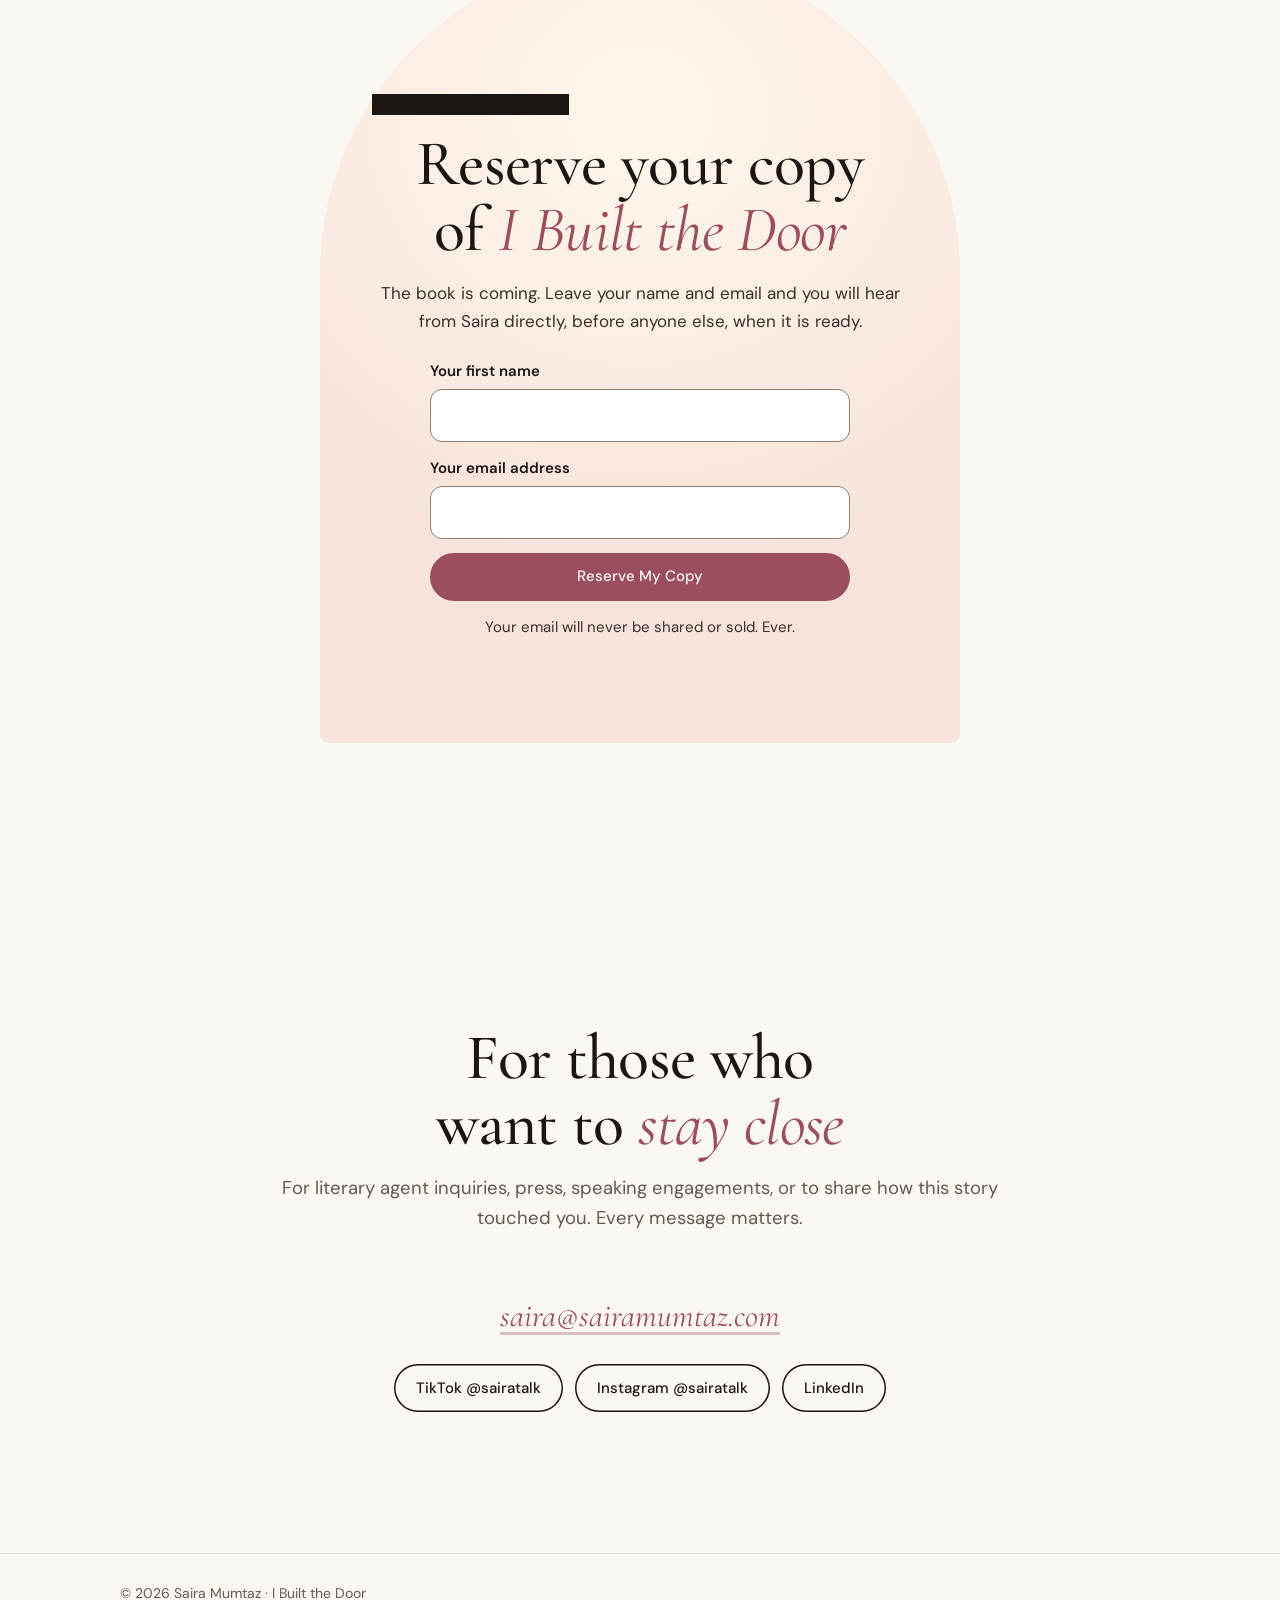
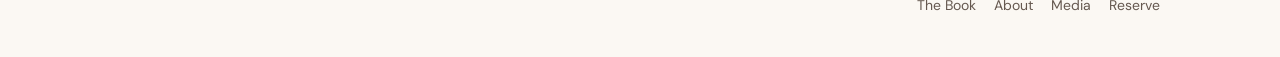
==== commit e34ed001: "Update index.htmlConnect: replace Get in Touch bubble with email as text link on top" ====
--- a/index.html
+++ b/index.html
@@ -36,6 +36,11 @@
 <link rel="apple-touch-icon" href="/apple-touch-icon.png">
 
 
+<style>
+/* Connect: the email sits on top as a plain text link, no bubble */
+.mail-link { display: inline-block; margin-bottom: 22px; font-family: var(--display); font-style: italic; font-size: clamp(24px, 3vw, 32px); color: var(--rose); text-decoration: underline; text-decoration-color: rgba(154, 78, 94, .35); text-underline-offset: 6px; overflow-wrap: anywhere; }
+.mail-link:hover { text-decoration-color: currentColor; }
+</style>
 </head>
 <body>
 
@@ -220,13 +225,12 @@
   <section class="connect" id="contact" aria-labelledby="c-h">
     <div class="container">
       <div class="head"><h2 id="c-h">For those who want to <em>stay close</em></h2><p>For literary agent inquiries, press, speaking engagements, or to share how this story touched you. Every message matters.</p></div>
+      <a class="mail-link" href="mailto:saira@sairamumtaz.com">saira@sairamumtaz.com</a>
       <div class="socials">
-        <a class="pill" href="mailto:saira@sairamumtaz.com">Get in Touch</a>
         <a class="pill ghost" href="https://www.tiktok.com/@sairatalk" aria-label="TikTok @sairatalk, opens in a new tab">TikTok @sairatalk</a>
         <a class="pill ghost" href="https://www.instagram.com/sairatalk" aria-label="Instagram @sairatalk, opens in a new tab">Instagram @sairatalk</a>
         <a class="pill ghost" href="https://linkedin.com/in/saira-mumtaz" aria-label="LinkedIn, opens in a new tab">LinkedIn</a>
       </div>
-      <p class="mail">saira@sairamumtaz.com</p>
     </div>
   </section>
 </main>
--- a/site.css
+++ b/site.css
@@ -297,3 +297,6 @@
 .room .door-line { font-size: clamp(22px, 3vw, 34px); text-wrap: balance; max-width: 22ch; line-height: 1.25; }
 .room .byline { display: flex; align-items: center; gap: 14px; margin-top: 6px; font: 600 13px/1 var(--body); letter-spacing: .32em; text-transform: uppercase; color: var(--ink); }
 .room .byline::before, .room .byline::after { content: ""; width: 36px; height: 1px; background: var(--gold); }
+
+/* Top bar: no reserve prompts, just the name and the pages */
+.nav > .container > .pill { display: none !important; }
